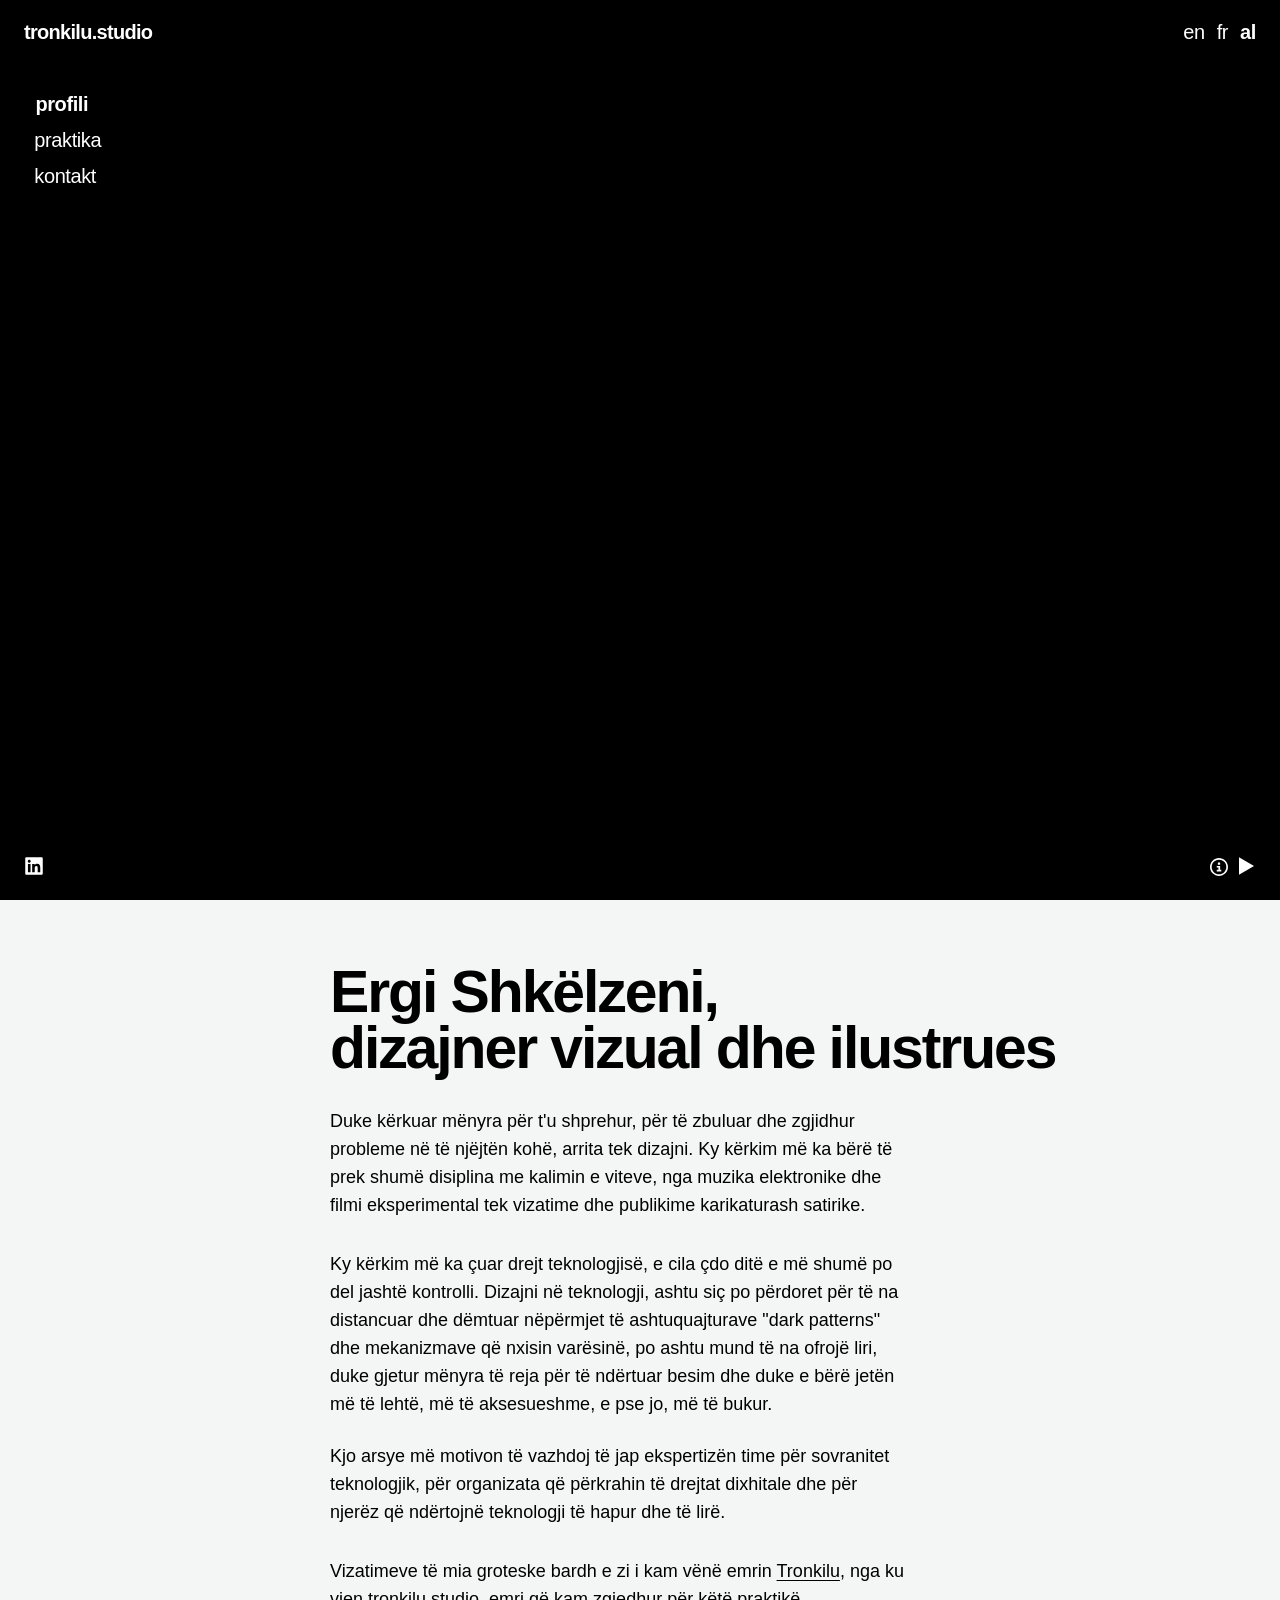
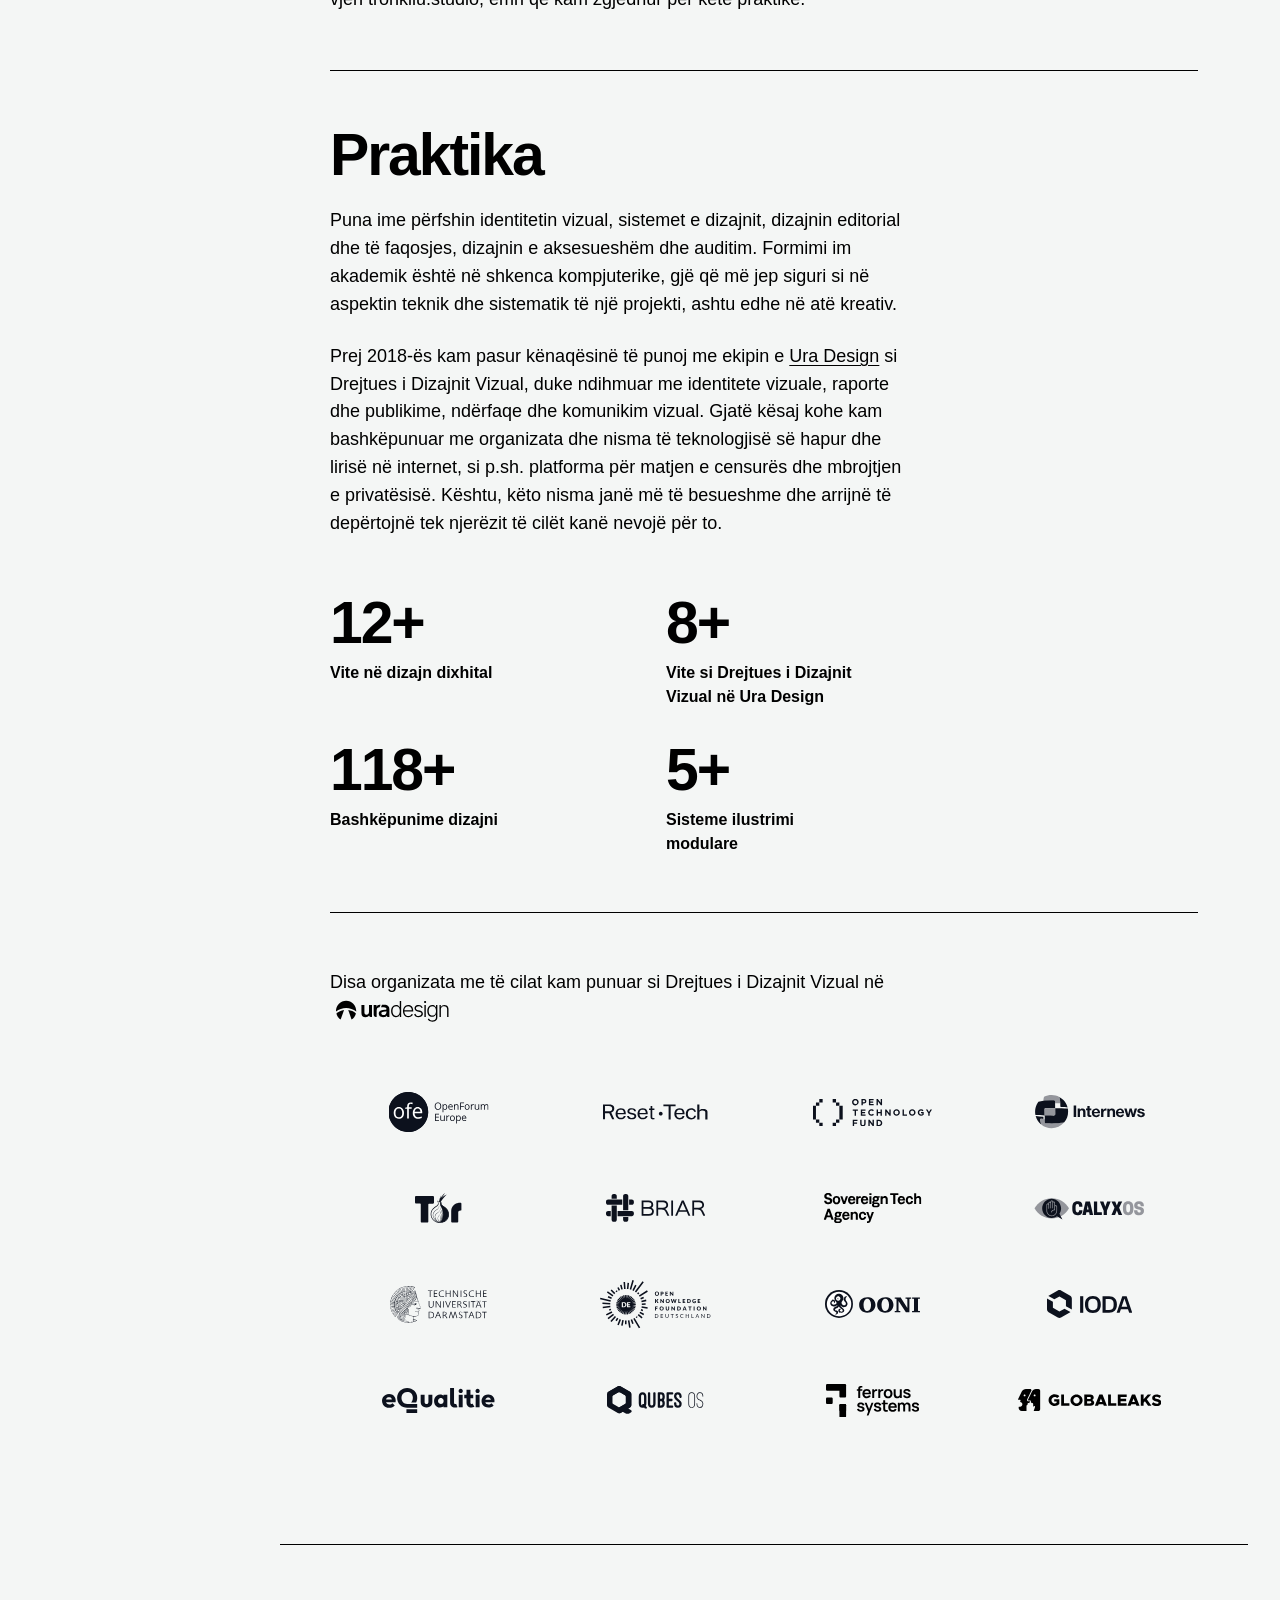
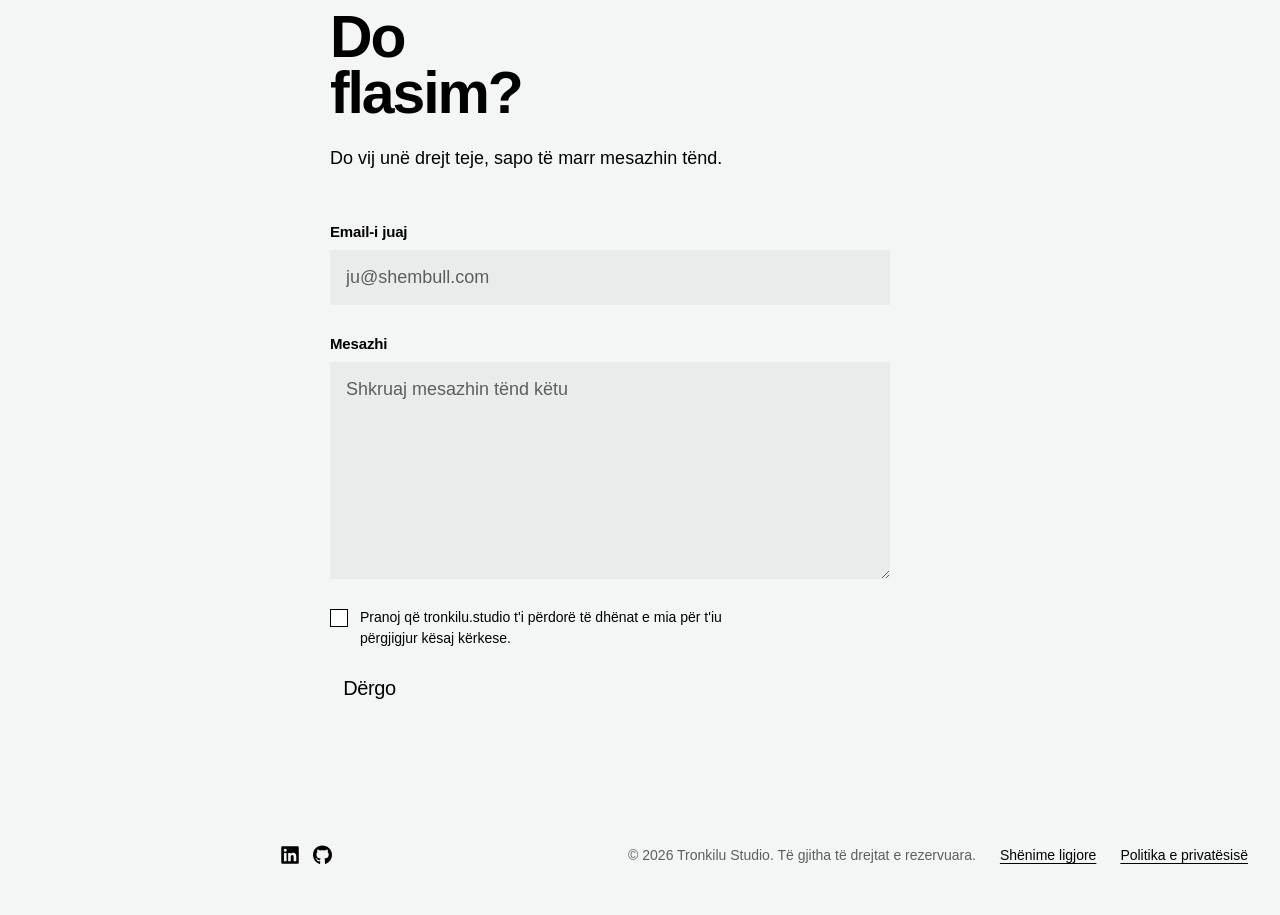
==== al/index.html @ 5b5ed20d "final-final" ====
<!DOCTYPE html>
<html lang="sq"><head>
<meta charset="utf-8">
<meta name="viewport" content="width=device-width, initial-scale=1">
<title>Ergi Shkëlzeni — Visual Designer &amp; Illustrator · tronkilu.studio</title>
<meta name="description" content="Ergi Shkëlzeni (Tronkilu) is a visual designer and illustrator based in Grenoble, France, working on brand identity, editorial design, and open source and digital rights projects.">
<meta name="keywords" content="Ergi Shkëlzeni, Ergi Shkelzeni, Ergi, Tronkilu, tronkilu studio, Tron Kilu Studio, open source design, open source designer, visual designer, illustrator, design France, Grenoble designer, digital rights design">
<meta name="robots" content="index,follow,max-image-preview:large,max-snippet:-1">
<meta name="author" content="Ergi Shkëlzeni">
<link rel="icon" href="../assets/favicon.svg" type="image/svg+xml">
<link rel="icon" href="../assets/favicon-32.png" sizes="32x32" type="image/png">
<link rel="apple-touch-icon" href="../assets/apple-touch-icon.png">
<link rel="canonical" href="https://tronkilu.studio/al/">
<link rel="alternate" hreflang="en" href="https://tronkilu.studio/en/">
<link rel="alternate" hreflang="fr" href="https://tronkilu.studio/fr/">
<link rel="alternate" hreflang="sq" href="https://tronkilu.studio/al/">
<link rel="alternate" hreflang="x-default" href="https://tronkilu.studio/en/">
<link rel="sitemap" type="application/xml" href="/sitemap.xml">
<meta property="og:type" content="website">
<meta property="og:title" content="Ergi Shkëlzeni — Visual Designer &amp; Illustrator · tronkilu.studio">
<meta property="og:description" content="Visual designer and illustrator based in Grenoble, France, working on brand identity, editorial design, and open source and digital rights projects.">
<meta property="og:url" content="https://tronkilu.studio/al/">
<meta property="og:site_name" content="tronkilu.studio">
<meta property="og:locale" content="sq_AL">
<meta property="og:locale:alternate" content="fr_FR">
<meta property="og:locale:alternate" content="sq_AL">
<meta property="og:image" content="https://tronkilu.studio/assets/share.png">
<meta property="og:image:width" content="1200">
<meta property="og:image:height" content="630">
<meta property="og:image:type" content="image/png">
<meta property="og:image:alt" content="Ergi Shkëlzeni — visual designer and illustrator, tronkilu.studio">
<meta name="twitter:card" content="summary_large_image">
<meta name="twitter:image" content="https://tronkilu.studio/assets/share.png">
<meta name="twitter:title" content="Ergi Shkëlzeni — Visual Designer &amp; Illustrator">
<meta name="twitter:description" content="Visual designer and illustrator based in Grenoble, France.">
<script type="application/ld+json">{"@context":"https://schema.org","@graph":[{"@type":"ProfilePage","@id":"https://tronkilu.studio/al/#page","url":"https://tronkilu.studio/al/","name":"Ergi Shkëlzeni — Visual Designer & Illustrator","inLanguage":"en","isPartOf":{"@id":"https://tronkilu.studio/#website"},"about":{"@id":"https://tronkilu.studio/#ergi"},"mainEntity":{"@id":"https://tronkilu.studio/#ergi"},"primaryImageOfPage":{"@id":"https://tronkilu.studio/#shareimage"}},{"@type":"Person","@id":"https://tronkilu.studio/#ergi","name":"Ergi Shkëlzeni","alternateName":["Ergi Shkelzeni","Ergi Shkelzeni Tronkilu","Tronkilu"],"givenName":"Ergi","familyName":"Shkëlzeni","url":"https://tronkilu.studio/","image":{"@id":"https://tronkilu.studio/#shareimage"},"jobTitle":"Visual Designer and Illustrator","description":"Visual designer and illustrator working with open source technology, internet freedom and digital rights organisations.","knowsAbout":["Open source design","Brand identity","Visual identity","Editorial design","Design systems","Accessible design","Illustration","Digital rights"],"knowsLanguage":["English","French","Albanian"],"address":{"@type":"PostalAddress","addressLocality":"Grenoble","addressCountry":"FR"},"worksFor":{"@id":"https://tronkilu.studio/#studio"},"sameAs":["https://www.linkedin.com/in/ergishkëlzeni","https://github.com/tronkilu-studio"]},{"@type":"Organization","@id":"https://tronkilu.studio/#studio","name":"Tronkilu Studio","legalName":"Tronkilu Studio","alternateName":["tronkilu.studio","Tron Kilu Studio","Tronkilu"],"url":"https://tronkilu.studio/","logo":{"@id":"https://tronkilu.studio/#shareimage"},"image":{"@id":"https://tronkilu.studio/#shareimage"},"description":"Design practice of Ergi Shkëlzeni, working on visual identity, design systems and editorial design for open source and digital rights projects.","founder":{"@id":"https://tronkilu.studio/#ergi"},"email":"hi@tronkilu.studio","areaServed":"Worldwide","address":{"@type":"PostalAddress","addressLocality":"Grenoble","addressCountry":"FR"},"sameAs":["https://github.com/tronkilu-studio/tronkilu-studio-website"]},{"@type":"WebSite","@id":"https://tronkilu.studio/#website","url":"https://tronkilu.studio/","name":"tronkilu.studio","alternateName":"Tronkilu Studio","inLanguage":["en","fr","sq"],"publisher":{"@id":"https://tronkilu.studio/#studio"}},{"@type":"ImageObject","@id":"https://tronkilu.studio/#shareimage","url":"https://tronkilu.studio/assets/share.png","contentUrl":"https://tronkilu.studio/assets/share.png","width":1200,"height":630}]}</script>
<style>
:root{
/* Ink — the only real colour in the system */
--ink-900:#000000;--ink-800:#101010;--ink-700:#1c1c1c;--ink-600:#3a3a3a;--ink-500:#5e5e5e;--ink-400:#8a8a8a;--ink-300:#b4b4b4;--ink-200:#d6d6d6;--ink-100:#e8e8e8;--ink-050:#f2f2f1;--paper:#ffffff;
/* Semantic */
--text-primary:var(--ink-900);--text-secondary:var(--ink-500);--text-muted:var(--ink-400);--text-inverse:var(--paper);
--surface-page:var(--paper);--surface-card:var(--paper);--surface-sunken:var(--ink-050);--surface-inverse:var(--ink-900);
--border-hairline:var(--ink-200);--border-strong:var(--ink-900);--border-subtle:var(--ink-100);
--action-fill:var(--ink-900);--action-fill-hover:var(--ink-700);--action-text:var(--paper);
--focus-ring:var(--ink-900);
/* Semantic status: expressed as ink + pattern, never hue. Kept as aliases so consumers
   have a single place to opt into colour if a product ever needs it. */
--status-info:var(--ink-900);--status-success:var(--ink-900);--status-warning:var(--ink-900);--status-danger:var(--ink-900);
--selection-bg:var(--ink-900);--selection-text:var(--paper)}
[data-theme="inverse"]{--text-primary:var(--paper);--text-secondary:var(--ink-300);--text-muted:var(--ink-400);--text-inverse:var(--ink-900);--surface-page:var(--ink-900);--surface-card:var(--ink-900);--surface-sunken:var(--ink-800);--surface-inverse:var(--paper);--border-hairline:var(--ink-600);--border-strong:var(--paper);--border-subtle:var(--ink-700);--action-fill:var(--paper);--action-fill-hover:var(--ink-100);--action-text:var(--ink-900);--focus-ring:var(--paper)}

:root{
--space-0:0px;--space-1:4px;--space-2:8px;--space-3:12px;--space-4:16px;--space-5:24px;--space-6:32px;--space-7:48px;--space-8:64px;--space-9:96px;--space-10:128px;
--gutter:24px;--page-margin:32px;--section-y:96px;--max-width:1280px;--rail:280px}

:root{
--ease-standard:cubic-bezier(0.2,0,0,1); /* @kind other */
--ease-out:cubic-bezier(0,0,0,1); /* @kind other */
--ease-step:steps(3,end); /* @kind other */
--dur-instant:80ms; /* @kind other */
--dur-fast:120ms; /* @kind other */
--dur-base:180ms; /* @kind other */
--dur-slow:320ms /* @kind other */}

:root{
/* Grain: a tiled SVG fractal-noise mask. Applied as an ::after overlay, never baked into art. */
--grain-url:url("data:image/svg+xml,%3Csvg xmlns='http://www.w3.org/2000/svg' width='160' height='160'%3E%3Cfilter id='n'%3E%3CfeTurbulence type='fractalNoise' baseFrequency='0.8' numOctaves='3' stitchTiles='stitch'/%3E%3C/filter%3E%3Crect width='160' height='160' filter='url(%23n)' opacity='0.55'/%3E%3C/svg%3E"); /* @kind other */
--grain-opacity:0.28; /* @kind other */
--grain-opacity-strong:0.45; /* @kind other */
--grain-size:160px; /* @kind spacing */
--halftone-url:url("data:image/svg+xml,%3Csvg xmlns='http://www.w3.org/2000/svg' width='6' height='6'%3E%3Ccircle cx='1.5' cy='1.5' r='1' fill='%23000'/%3E%3C/svg%3E"); /* @kind other */
--image-filter:grayscale(1) contrast(1.12); /* @kind other */
--image-filter-hard:grayscale(1) contrast(1.6) brightness(1.05) /* @kind other */}

</style>
<style>
@font-face{font-family:"Geist";src:url("../assets/fonts/Geist.woff2") format("woff2-variations"),url("../assets/fonts/Geist.woff2") format("woff2");font-weight:100 900;font-style:normal;font-display:swap}
</style>
<style>
*{box-sizing:border-box}
html{scroll-behavior:smooth;overflow-x:hidden}
/* Type audit — four sizes only:
   --t-label 11px mono uppercase · --t-body 16px · --t-nav 20px mono · --t-mid clamp 28-44 · --t-head clamp 40-88
   Two weights only: 400 and 600. Two families: Geist, Geist Mono. */
:root{--t-label:11px;--t-body:15px;--t-nav:20px;--t-mid:clamp(28px,3.4vw,44px);--t-head:clamp(40px,4.6vw,64px)}
body{margin:0;background:#F4F6F5;color:var(--ink-900);font-family:Geist,-apple-system,"Segoe UI",Roboto,Helvetica,Arial,sans-serif;font-size:var(--t-body);font-weight:400;line-height:1.6;-webkit-font-smoothing:antialiased}
.mono,button,input,textarea{font-family:Geist,-apple-system,"Segoe UI",Roboto,Helvetica,Arial,sans-serif}
.mono{font-size:var(--t-label);font-weight:400;letter-spacing:.14em;text-transform:uppercase;line-height:1.4;font-family:ui-monospace,"SF Mono","Cascadia Mono","Roboto Mono",Consolas,monospace}
a{color:var(--ink-900);text-decoration:underline;text-decoration-thickness:1px;text-underline-offset:3px}
a:hover{text-decoration-thickness:2px}
.quiet-hover:hover{text-decoration:none}
h1,h2,.mark,.name,.stats b,.wordmark{font-weight:600;letter-spacing:-.035em;line-height:.95;margin:0}
h1,h2{font-size:var(--t-head);text-wrap:balance}
.name,.stats b{font-size:var(--t-mid);line-height:1}
.bio{font-size:18px;line-height:1.55;max-width:58ch}
p{max-width:58ch;margin:0}
.layout{display:block;padding-left:280px}
/* sidebar overlaid on the hero, inverting against whatever is behind it */
.rail{position:fixed;top:0;left:0;width:280px;height:100vh;color:#fff;mix-blend-mode:difference;padding:88px 24px 24px;display:flex;flex-direction:column;gap:clamp(16px,4vh,48px);z-index:20;pointer-events:none;overflow-y:auto;overflow-x:hidden;scrollbar-width:none}
.rail::-webkit-scrollbar{display:none}
@media(max-height:700px){.rail{padding-top:64px}.rail nav a{font-size:18px}}
.rail a{color:inherit;pointer-events:auto}
.rail nav{display:flex;flex-direction:column;gap:4px}
.rail nav a{font-family:Geist,-apple-system,"Segoe UI",Roboto,Helvetica,Arial,sans-serif;font-size:var(--t-nav);letter-spacing:-.02em;white-space:nowrap;text-decoration:none;transition:font-weight 120ms cubic-bezier(.2,0,0,1),opacity 120ms cubic-bezier(.2,0,0,1)}
.rail nav a::before{content:"[ ";opacity:0;transition:opacity 120ms cubic-bezier(.2,0,0,1)}
.rail nav a::after{content:" ]";opacity:0;transition:opacity 120ms cubic-bezier(.2,0,0,1)}
.rail nav a:hover{text-decoration:none}
.rail nav a:hover::before,.rail nav a:hover::after{opacity:1}
.rail nav a:hover{font-weight:600}
.rail nav:not(:hover) a.active{font-weight:600}
.rail nav a:active{opacity:.6}
/* top bar: wordmark + languages on one level; inverts over the video, turns to paper below it */
.topbar{position:fixed;top:0;left:0;right:0;z-index:30;height:64px;display:flex;align-items:center;justify-content:space-between;padding:0 24px;color:#fff;mix-blend-mode:difference;transition:none}
.topbar.solid{color:var(--ink-900);background:#F4F6F5;mix-blend-mode:normal}
.topbar .mark{font-size:var(--t-nav);color:inherit;text-decoration:none}
.lang{display:flex;gap:12px}
.lang button{background:none;border:0;padding:0;color:inherit;font-family:Geist,-apple-system,"Segoe UI",Roboto,Helvetica,Arial,sans-serif;font-size:var(--t-nav);font-weight:400;letter-spacing:-.02em;cursor:pointer}
.lang button[aria-pressed=true]{font-weight:600}
.reel .li-btn{position:absolute;bottom:24px;left:24px;z-index:2;width:20px;height:20px;background:var(--paper);-webkit-mask:var(--i) center/contain no-repeat;mask:var(--i) center/contain no-repeat;mix-blend-mode:difference}
/* main */
main{min-width:0;container-type:inline-size}
section{border-bottom:0}
section::after{content:"";display:block;border-top:1px solid var(--ink-900);margin-right:32px}
#about::after,section:last-of-type::after{display:none}
.sechead{display:flex;justify-content:space-between;align-items:baseline;gap:24px;padding:16px 32px 16px 0;border-bottom:1px solid var(--ink-900)}
.body{padding:64px 32px 96px 0;max-width:900px;margin:0 auto}
.indent{padding-left:0}
/* full-bleed video header */
.reel{position:relative;margin:0;overflow:hidden;background:var(--ink-900);width:100%;height:100vh;cursor:pointer}
@supports(height:100svh){@media(max-width:860px){.reel{height:100svh}.rail{height:100svh}}}
.reel-cursor{position:fixed;z-index:15;width:52px;height:52px;border-radius:50%;border:1px solid var(--paper);display:flex;align-items:center;justify-content:center;pointer-events:none;mix-blend-mode:difference;opacity:0;transform:translate(-50%,-50%) scale(.5);transition:opacity 260ms cubic-bezier(.2,0,0,1),transform 260ms cubic-bezier(.34,1.56,.64,1)}
.reel-cursor.show{opacity:1;transform:translate(-50%,-50%) scale(1)}
.reel-cursor svg{width:18px;height:18px}
.reel video{width:100%;height:100%;object-fit:cover;object-position:50% 0%;display:block;filter:var(--image-filter-hard)}
.reel::after{content:"";position:absolute;inset:0;background-image:var(--grain-url);background-size:var(--grain-size);mix-blend-mode:multiply;opacity:var(--grain-opacity-strong);pointer-events:none}
.reel button{position:absolute;bottom:24px;right:24px;z-index:2;border:0;padding:0;width:20px;height:20px;background:var(--paper);-webkit-mask:var(--i) center/contain no-repeat;mask:var(--i) center/contain no-repeat;cursor:pointer;mix-blend-mode:difference;transition:opacity 200ms cubic-bezier(.2,0,0,1)}
.reel button.hide{opacity:0;pointer-events:none}
.reel .li-btn{transition:opacity 200ms cubic-bezier(.2,0,0,1)}
.reel .li-btn.hide{opacity:0;pointer-events:none}
.reel button:focus-visible{outline:2px solid var(--paper);outline-offset:2px}
.reel .credit-toggle{right:52px;width:18px;height:18px;background:var(--paper);-webkit-mask:var(--ci) center/contain no-repeat;mask:var(--ci) center/contain no-repeat;border:0;padding:0;cursor:pointer;mix-blend-mode:difference}
.reel .credit{position:absolute;left:24px;right:24px;bottom:54px;z-index:2;font-size:13px;line-height:1.6;max-width:520px;margin-left:auto;text-align:right;opacity:0;transform:translateY(6px);pointer-events:none;transition:opacity 180ms cubic-bezier(.2,0,0,1),transform 180ms cubic-bezier(.2,0,0,1);text-wrap:balance}
.reel .credit .hl{background:var(--credit-hl,#F4F6F5);color:var(--ink-900);padding:2px 6px;box-decoration-break:clone;-webkit-box-decoration-break:clone}
.reel .credit.show{opacity:1;transform:translateY(0);pointer-events:auto}
/* about */
.about{margin-top:32px}
.lead{font-size:var(--t-mid);line-height:1.25;letter-spacing:-.01em;max-width:44ch}
.stats{display:grid;grid-template-columns:repeat(2,minmax(0,1fr));gap:32px;margin-top:56px;max-width:640px}
.stats b{display:block;font-size:var(--t-head)}
.stat-label{margin-top:8px;display:block;max-width:22ch;line-height:1.5;font-family:Geist,-apple-system,"Segoe UI",Roboto,Helvetica,Arial,sans-serif;font-size:16px;font-weight:600;text-transform:none;letter-spacing:0}
/* worked with */
.clients{margin-top:40px;display:grid;grid-template-columns:repeat(4,minmax(0,1fr));gap:0}
.clients>div{display:flex;align-items:center;justify-content:center;min-height:96px;padding:16px}
.clients>div svg{height:28px;width:auto;max-width:100%}
.orgs-logo{display:inline-flex;align-items:center;height:0.558em;vertical-align:middle;margin:0 0 0 6px}
.orgs-logo svg{height:100%;width:auto;display:block}
@media(max-width:860px){.orgs-logo{margin:0 0 0 6px}}
/* contact */
form{display:flex;flex-direction:column;gap:28px;max-width:560px;margin-top:48px}
.field{display:flex;flex-direction:column;gap:8px}
.consent{display:grid;grid-template-columns:18px 1fr;gap:12px;align-items:start;font-size:14px;line-height:1.5;max-width:58ch;cursor:pointer}
.consent input{width:18px;height:18px;margin:2px 0 0;padding:0;appearance:none;border:1px solid var(--ink-900);background:var(--paper);flex:none;cursor:pointer;display:grid;place-content:center;transition:background 260ms cubic-bezier(.2,0,0,1)}
.consent:hover input{background:var(--ink-100,#E8E8E8)}
.consent input:active{transform:translateY(1px)}
.consent input:checked{background:var(--ink-900)}
.consent input:checked:hover{background:var(--ink-900)}
.consent input::after{content:"";width:9px;height:5px;border-left:1.5px solid var(--paper);border-bottom:1.5px solid var(--paper);transform:translateY(-1px) rotate(-45deg) scale(.4);opacity:0;transition:opacity 200ms cubic-bezier(.2,0,0,1),transform 260ms cubic-bezier(.2,0,0,1)}
.consent input:checked::after{opacity:1;transform:translateY(-1px) rotate(-45deg) scale(1)}
.consent input:focus{outline:none;box-shadow:none}.consent input:focus-visible{outline:2px solid var(--ink-900);outline-offset:2px}
.field .flabel{font-size:15px;font-weight:600;font-family:Geist,-apple-system,"Segoe UI",Roboto,Helvetica,Arial,sans-serif;letter-spacing:-.01em;text-transform:none;line-height:1.4}
input,textarea{width:100%;border:0;border-radius:0;padding:14px 16px;font-size:18px;line-height:1.5;font-family:Geist,-apple-system,"Segoe UI",Roboto,Helvetica,Arial,sans-serif;background:#E9ECEA;color:var(--ink-900);resize:vertical;transition:background 260ms cubic-bezier(.2,0,0,1)}
textarea{min-height:168px;display:block}
input::placeholder,textarea::placeholder{color:var(--ink-500,#5e5e5e)}
input:not([type=checkbox]):focus,textarea:focus{outline:none;box-shadow:inset 0 0 0 2px var(--ink-900);background:#E2E5E3}
button[type=submit]{align-self:start;font-family:Geist,-apple-system,"Segoe UI",Roboto,Helvetica,Arial,sans-serif;font-size:var(--t-nav);letter-spacing:-.02em;text-transform:none;background:none;color:var(--ink-900);padding:0;display:flex;align-items:center;gap:8px;border:0;cursor:pointer;font-weight:400;transition:font-weight 120ms cubic-bezier(.2,0,0,1),opacity 120ms cubic-bezier(.2,0,0,1)}
button[type=submit]::before{content:"[ ";opacity:0}
button[type=submit]::after{content:" ]";opacity:0}
button[type=submit] svg{width:16px;height:16px;transition:transform 220ms cubic-bezier(.2,0,0,1)}
button[type=submit]:hover{font-weight:600}
button[type=submit]:hover::before,button[type=submit]:hover::after{opacity:1}
button[type=submit]:hover svg{transform:translateX(3px)}
button[type=submit]:active{opacity:.6}
.toast-overlay{position:fixed;inset:0;z-index:40;display:flex;align-items:center;justify-content:center;background:rgba(0,0,0,0);pointer-events:none;transition:background 240ms cubic-bezier(.2,0,0,1)}
.toast-overlay.show{background:rgba(0,0,0,.12);pointer-events:auto}
.toast-card{background:var(--paper);border-radius:16px;box-shadow:0 12px 40px rgba(0,0,0,.18);padding:32px 36px;max-width:340px;text-align:center;display:flex;flex-direction:column;align-items:center;gap:14px;position:relative;opacity:0;transform:translateY(12px) scale(.96);transition:opacity 260ms cubic-bezier(.2,0,0,1),transform 260ms cubic-bezier(.2,0,0,1)}
.toast-overlay.show .toast-card{opacity:1;transform:translateY(0) scale(1)}
.toast-text{font-family:Geist,-apple-system,"Segoe UI",Roboto,Helvetica,Arial,sans-serif;font-size:15px;font-weight:500;line-height:1.5;color:var(--ink-900)}
.toast-close{position:absolute;top:14px;right:14px;background:none;border:0;padding:4px;cursor:pointer;color:var(--ink-900)}
.toast-close:hover svg path{stroke-width:3}
.direct{margin-top:24px}
.wordmark{padding:48px 32px 32px;letter-spacing:-.045em;line-height:.85;font-size:min(13.2cqw,220px)}
.privacy-link{display:flex;justify-content:space-between;align-items:center;padding:48px 32px 48px 0}
.privacy-link .icons{display:flex;align-items:center;gap:12px;margin-right:auto}
.privacy-link .legal-links{display:flex;flex-wrap:wrap;align-items:center;gap:8px 24px}
.privacy-link .legal-links a{white-space:nowrap}
.copyright{font-size:14px;color:var(--ink-500);margin-right:24px}
@media(max-width:860px){.privacy-link{flex-wrap:wrap;gap:12px}.copyright{width:100%;margin-right:0;order:2}}
.privacy-link .gh-icon{order:1;width:20px;height:20px;background:currentColor;-webkit-mask:var(--i) center/contain no-repeat;mask:var(--i) center/contain no-repeat;transition:-webkit-mask-size 200ms cubic-bezier(.2,0,0,1),mask-size 200ms cubic-bezier(.2,0,0,1)}
.privacy-link .gh-icon:hover{-webkit-mask-size:85%;mask-size:85%}
.privacy-link .li-icon{width:20px;height:20px;background:currentColor;-webkit-mask:var(--i) center/contain no-repeat;mask:var(--i) center/contain no-repeat}
.privacy-link .li-icon:hover{-webkit-mask-size:85%;mask-size:85%}
.privacy-link a{font-family:Geist,-apple-system,"Segoe UI",Roboto,Helvetica,Arial,sans-serif;font-size:14px;text-decoration:underline;text-decoration-thickness:1px;text-underline-offset:3px;transition:none}
.privacy-link a:hover{font-weight:400;text-decoration:none}
.mobile-menu-row{position:fixed;top:8px;right:16px;z-index:35;display:flex;align-items:center;gap:0}
.mobile-menu-btn{display:none;background:none;border:0;padding:0;cursor:pointer;width:auto;height:auto;align-items:center;justify-content:center;font-family:Geist,-apple-system,"Segoe UI",Roboto,Helvetica,Arial,sans-serif;font-size:16px;font-weight:600;letter-spacing:0;color:var(--ink-900);transition:transform 200ms cubic-bezier(.2,0,0,1)}
.mobile-menu-btn.spin{transform:rotate(180deg)}
.mobile-menu-row .lang{display:flex;gap:0;overflow:hidden;max-width:0;opacity:0;transition:max-width 260ms cubic-bezier(.2,0,0,1),opacity 200ms cubic-bezier(.2,0,0,1)}
.mobile-menu-row .lang.open{max-width:140px;opacity:1;margin-right:12px}
.mobile-menu-row .lang button{font-family:Geist,-apple-system,"Segoe UI",Roboto,Helvetica,Arial,sans-serif;font-size:14px;font-weight:400;letter-spacing:0;background:none;border:0;padding:0 8px;cursor:pointer;color:var(--ink-900);white-space:nowrap}
.mobile-menu-row .lang button[aria-pressed=true]{font-weight:600}
/* mobile */
@media(max-width:860px){
.clients{grid-template-columns:repeat(2,minmax(0,1fr))}
section::after{margin:0 32px}
:root{--t-nav:22px}
.layout{padding-left:0}
.rail{width:auto;padding:16px;gap:32px;height:100vh;transition:opacity 200ms cubic-bezier(.2,0,0,1)}
.rail.hide{opacity:0;pointer-events:none;visibility:hidden}
.rail.hide a,.rail.hide button{pointer-events:none}
.topbar{height:52px;padding:0 16px}
.rail{padding-top:72px}
.reel video{object-position:90% 0%}
.sechead,.wordmark{padding-left:0;padding-right:20px}
.privacy-link{padding-left:32px;padding-right:32px}
.body{padding-left:32px;padding-right:32px;padding-top:40px;padding-bottom:64px}
h1,h2{line-height:1.08}
.topbar .lang{display:flex}
.topbar .lang button{display:none}
.topbar .lang button[aria-pressed=true]{display:inline-block}
.topbar .lang.expanded button{display:inline-block}
}
@media(prefers-reduced-motion:reduce){*,*::before,*::after{transition-duration:1ms!important;animation-duration:1ms!important;scroll-behavior:auto!important}}
</style>
<script>if(location.pathname.endsWith("/index.html"))history.replaceState(null,"",location.pathname.slice(0,-10)+location.search+location.hash);</script>
</head>
<body>
<figure class="reel" id="reel">
<div class="reel-cursor" id="reelCursor"><svg xmlns="http://www.w3.org/2000/svg" viewBox="0 0 24 24" fill="none"><path id="cursorIcon" d="M8 5v14l11-7z" fill="var(--paper)"></path></svg></div>
<video role="img" aria-label="Portret bardh e zi i Ergi Shkëlzenit, i bërë në Grenoble dhe i animuar me efekt glitch" src="../assets/video/hero.mp4" autoplay="" loop="" muted="" playsinline=""></video>
<button type="button" class="credit-toggle" id="creditBtn" aria-label="Photo credit" aria-expanded="false" style="--ci:url('data:image/svg+xml;utf8,%3Csvg%20xmlns%3D%22http%3A%2F%2Fwww.w3.org%2F2000%2Fsvg%22%20viewBox%3D%220%200%2032%2032%22%3E%3Cpath%20d%3D%22M16%203C19.4478%203%2022.7544%204.36964%2025.1924%206.80761C27.6304%209.24558%2029%2012.5522%2029%2016C29%2019.4478%2027.6304%2022.7544%2025.1924%2025.1924C22.7544%2027.6304%2019.4478%2029%2016%2029C12.5522%2029%209.24558%2027.6304%206.80761%2025.1924C4.36964%2022.7544%203%2019.4478%203%2016C3%2012.5522%204.36964%209.24558%206.80761%206.80761C9.24558%204.36964%2012.5522%203%2016%203ZM16%2032C20.2435%2032%2024.3131%2030.3143%2027.3137%2027.3137C30.3143%2024.3131%2032%2020.2435%2032%2016C32%2011.7565%2030.3143%207.68687%2027.3137%204.68629C24.3131%201.68571%2020.2435%200%2016%200C11.7565%200%207.68687%201.68571%204.68629%204.68629C1.68571%207.68687%200%2011.7565%200%2016C0%2020.2435%201.68571%2024.3131%204.68629%2027.3137C7.68687%2030.3143%2011.7565%2032%2016%2032ZM13.5%2021H12V24H13.5H18.5H20V21H18.5H18V15.5V14H16.5H13.5H12V17H13.5H15V21H13.5ZM18%2012V8H14V12H18Z%22%2F%3E%3C%2Fsvg%3E')"></button>
<a href="https://www.linkedin.com/in/ergishkëlzeni" target="_blank" rel="me noopener" aria-label="LinkedIn" class="li-btn" style="--i:url('data:image/svg+xml;utf8,%3Csvg%20xmlns%3D%22http%3A%2F%2Fwww.w3.org%2F2000%2Fsvg%22%20viewBox%3D%220%200%2028%2032%22%3E%3Cpath%20d%3D%22M26%202H1.99375C0.89375%202%200%202.90625%200%204.01875V27.9813C0%2029.0938%200.89375%2030%201.99375%2030H26C27.1%2030%2028%2029.0938%2028%2027.9813V4.01875C28%202.90625%2027.1%202%2026%202ZM8.4625%2026H4.3125V12.6375H8.46875V26H8.4625ZM6.3875%2010.8125C5.05625%2010.8125%203.98125%209.73125%203.98125%208.40625C3.98125%207.08125%205.05625%206%206.3875%206C7.7125%206%208.79375%207.08125%208.79375%208.40625C8.79375%209.7375%207.71875%2010.8125%206.3875%2010.8125ZM24.0187%2026H19.8687V19.5C19.8687%2017.95%2019.8375%2015.9563%2017.7125%2015.9563C15.55%2015.9563%2015.2188%2017.6438%2015.2188%2019.3875V26H11.0688V12.6375H15.05V14.4625H15.1062C15.6625%2013.4125%2017.0188%2012.3062%2019.0375%2012.3062C23.2375%2012.3062%2024.0187%2015.075%2024.0187%2018.675V26Z%22%2F%3E%3C%2Fsvg%3E')"></a>
<button type="button" id="reelBtn" aria-label="Pause video" style="--i:url('data:image/svg+xml;utf8,%3Csvg%20xmlns%3D%22http%3A%2F%2Fwww.w3.org%2F2000%2Fsvg%22%20viewBox%3D%220%200%2020%2032%22%3E%3Cpath%20d%3D%22M8%204H0V28H8V4ZM20%204H12V28H20V4Z%22%2F%3E%3C%2Fsvg%3E')"></button>
<p class="credit mono" id="creditBox" style="text-transform:none;letter-spacing:0;max-width:400px"><span class="hl" id="creditText">Faleminderit mikut tim Jérémie Pontin, <a href="https://www.theblackbearstudio.fr/" target="_blank" rel="noopener" class="quiet-hover" style="color:inherit">Black Bear Studio</a>, për fotografinë e bukur të përdorur këtu, të bërë në Grenoble, Francë.<br>E kthyer në video duke përdorur <a href="https://moshpro.app/lite/" target="_blank" rel="noopener" class="quiet-hover" style="color:inherit">Mosh</a>.</span></p>
</figure>
<header class="topbar" id="topbar">
<a class="mark" href="#">tronkilu.studio</a>
<div class="lang"><noscript><style>.lang button{display:none!important}.nojs-lang{display:flex;gap:12px}.nojs-lang a{color:inherit;text-decoration:none;font-size:var(--t-nav);letter-spacing:-.02em}.nojs-lang a[aria-current]{font-weight:600}@media(max-width:860px){.rail{position:absolute}}</style><div class="nojs-lang"><a href="../en/">en</a><a href="../fr/">fr</a><a href="../al/" aria-current="page">al</a></div></noscript>
<button type="button" data-lang="en" aria-pressed="false">en</button>
<button type="button" data-lang="fr" aria-pressed="false">fr</button>
<button type="button" data-lang="al" aria-pressed="true">al</button>
</div>
</header>
<div class="layout">
<aside class="rail">
<nav>
<a href="#about" data-en="profile" data-fr="profil" data-al="profili">profili</a>
<a href="#work" data-en="practice" data-fr="pratique" data-al="praktika">praktika</a>
<a href="#contact" data-en="contact" data-fr="contact" data-al="kontakt">kontakt</a>
</nav>
</aside>
<main id="top">
<section id="about" data-screen-label="01 About">
<div class="body" style="padding-bottom:0">
<h1 id="heroH1">Ergi Shkëlzeni,<br>dizajner vizual dhe ilustrues</h1>
<div class="about" style="margin-top:32px">
<p class="bio" id="bio1">Duke kërkuar mënyra për t'u shprehur, për të zbuluar dhe zgjidhur probleme në të njëjtën kohë, arrita tek dizajni. Ky kërkim më ka bërë të prek shumë disiplina me kalimin e viteve, nga muzika elektronike dhe filmi eksperimental tek vizatime dhe publikime karikaturash satirike.</p>
<p class="bio" id="bio2" style="margin-top:32px">Ky kërkim më ka çuar drejt teknologjisë, e cila çdo ditë e më shumë po del jashtë kontrolli. Dizajni në teknologji, ashtu siç po përdoret për të na distancuar dhe dëmtuar nëpërmjet të ashtuquajturave "dark patterns" dhe mekanizmave që nxisin varësinë, po ashtu mund të na ofrojë liri, duke gjetur mënyra të reja për të ndërtuar besim dhe duke e bërë jetën më të lehtë, më të aksesueshme, e pse jo, më të bukur.</p>
<p class="bio" id="bio3" style="margin-top:24px">Kjo arsye më motivon të vazhdoj të jap ekspertizën time për sovranitet teknologjik, për organizata që përkrahin të drejtat dixhitale dhe për njerëz që ndërtojnë teknologji të hapur dhe të lirë.</p>
<p class="bio" id="bio4" style="margin-top:32px">Vizatimeve të mia groteske bardh e zi i kam vënë emrin <a href="https://www.instagram.com/tronkilu" target="_blank" rel="me noopener" class="quiet-hover">Tronkilu</a>, nga ku vjen tronkilu.studio, emri që kam zgjedhur për këtë praktikë.</p>
</div>
</div>
</section>
<section id="work" data-screen-label="02 Worked with">
<div class="body" style="padding-top:0">
<hr style="margin:56px 0;border:0;border-top:1px solid var(--ink-900)">
<h2 id="practiceLabel" style="margin-bottom:24px">Praktika</h2>
<p class="bio" id="workBio1">Puna ime përfshin identitetin vizual, sistemet e dizajnit, dizajnin editorial dhe të faqosjes, dizajnin e aksesueshëm dhe auditim. Formimi im akademik është në shkenca kompjuterike, gjë që më jep siguri si në aspektin teknik dhe sistematik të një projekti, ashtu edhe në atë kreativ.</p>
<p class="bio" id="workBio2" style="margin-top:24px">Prej 2018-ës kam pasur kënaqësinë të punoj me ekipin e <a href="https://ura.design" target="_blank" rel="noopener" class="quiet-hover">Ura Design</a> si Drejtues i Dizajnit Vizual, duke ndihmuar me identitete vizuale, raporte dhe publikime, ndërfaqe dhe komunikim vizual. Gjatë kësaj kohe kam bashkëpunuar me organizata dhe nisma të teknologjisë së hapur dhe lirisë në internet, si p.sh. platforma për matjen e censurës dhe mbrojtjen e privatësisë. Kështu, këto nisma janë më të besueshme dhe arrijnë të depërtojnë tek njerëzit të cilët kanë nevojë për to.</p>
<div class="stats">
<div><b data-count="12">12+</b><span class="stat-label" id="stat1">Vite në dizajn dixhital</span></div>
<div><b data-count="8">8+</b><span class="stat-label" id="stat3">Vite si Drejtues i Dizajnit Vizual në Ura Design</span></div>
<div><b data-count="120">120+</b><span class="stat-label" id="stat2">Bashkëpunime dizajni</span></div>
<div><b data-count="5">5+</b><span class="stat-label" id="stat4">Sisteme ilustrimi modulare</span></div>
</div>
<hr style="margin:56px 0;border:0;border-top:1px solid var(--ink-900)">
<p class="bio" style="margin-top:24px"><span id="orgsLine">Disa organizata me të cilat kam punuar si Drejtues i Dizajnit Vizual në</span> <span class="orgs-logo"><svg width="666" height="124" viewBox="0 0 666 124" fill="none" xmlns="http://www.w3.org/2000/svg" style="width:112.5px;height:22.5px">
<path d="M174.604 97.2825C186.308 97.2825 189.842 95.5159 196.246 87.5659C196.246 92.2005 200.003 95.9575 204.637 95.9575H213.029V25.5122H195.362V64.8203C195.362 76.3035 189.4 82.9285 180.125 82.9285C171.513 82.9285 168.2 78.0702 168.2 68.5744V25.5122H150.534V72.1077C150.754 89.1117 158.704 97.2825 174.604 97.2825Z" fill="black"></path>
<path d="M284.873 24.1908L272.213 24.1906L266.433 38.5175C266.433 38.5175 266.845 38.4837 267.616 38.4401C273.533 38.1062 299.154 37.2015 298.555 46.6323V48.1782C298.334 51.4906 296.126 53.2573 289.501 53.6989L277.355 55.024C259.689 56.3489 253.064 64.9614 253.064 75.7821C253.064 88.8112 261.897 97.2028 278.46 97.2028C289.943 97.2028 294.801 95.8778 298.555 88.8112C298.776 88.5904 298.997 88.1487 299.218 87.7071C299.218 92.2197 302.876 95.8778 307.388 95.8778H316.001V49.724C316.222 35.3699 306.514 24.4116 284.873 24.1908ZM298.555 66.2864C298.555 76.4446 292.372 84.8362 281.551 84.8362C272.497 84.8362 268.522 80.6404 268.522 74.2363C268.522 69.1572 272.055 65.403 280.889 64.7405L289.28 64.078C294.139 63.6364 297.23 62.7531 298.555 61.4281V66.2864Z" fill="black"></path>
<path d="M263.819 24.1922H259.541C249.824 24.1922 242.659 29.257 239.788 37.207V25.5029H223.005V83.4315C223.005 90.3443 228.609 95.9482 235.522 95.9482H240.672V57.9651C240.672 43.1599 247.518 38.5319 258.061 38.5319L263.819 24.1922Z" fill="black"></path>
<path d="M27.5134 111.039L47.6578 54.5367C30.7071 56.7477 15.2303 63.8719 2.2101 74.6811C5.40373 89.6666 14.7389 102.441 27.5134 111.039Z" fill="black"></path>
<path d="M92.1228 111.039C105.143 102.932 114.478 89.9122 117.917 74.6811C104.897 63.3806 89.4205 56.2563 72.4698 54.5367L92.1228 111.039Z" fill="black"></path>
<path d="M119.884 63.1355V60.4332C119.884 26.7773 93.1065 0 60.1876 0C27.2686 0 0 26.7773 0 60.4332V63.1355C17.4421 50.1154 38.3235 42.9911 60.1876 42.9911C81.5603 42.9911 102.442 50.1154 119.884 63.1355Z" fill="black"></path>
<path d="M620.848 51.8554V95.9063H612.68V25.4248H620.618V36.4835H621.352C623.004 32.8737 625.574 29.9829 629.061 27.8109C632.579 25.6084 636.923 24.5071 642.093 24.5071C646.835 24.5071 650.995 25.5013 654.574 27.4897C658.184 29.4475 660.983 32.3384 662.971 36.1623C664.99 39.9861 666 44.6818 666 50.2494V95.9063H657.832V50.7541C657.832 44.9724 656.211 40.3991 652.968 37.0341C649.756 33.6691 645.443 31.9866 640.028 31.9866C636.327 31.9866 633.038 32.782 630.163 34.3727C627.287 35.9634 625.008 38.2577 623.325 41.2556C621.674 44.223 620.848 47.7562 620.848 51.8554Z" fill="black"></path>
<path d="M571.008 123.805C566.205 123.805 561.999 123.178 558.389 121.924C554.78 120.7 551.736 119.018 549.258 116.876C546.78 114.735 544.853 112.334 543.476 109.672L550.176 105.267C551.185 107.041 552.531 108.785 554.214 110.498C555.927 112.211 558.145 113.634 560.867 114.766C563.621 115.897 567.001 116.463 571.008 116.463C577.249 116.463 582.281 114.903 586.105 111.783C589.959 108.663 591.887 103.814 591.887 97.237V81.3603H591.152C590.204 83.5016 588.843 85.643 587.068 87.7844C585.294 89.8951 582.969 91.6541 580.094 93.0613C577.249 94.4685 573.716 95.1721 569.494 95.1721C563.865 95.1721 558.864 93.7802 554.489 90.9964C550.145 88.2126 546.719 84.2358 544.211 79.066C541.733 73.8655 540.494 67.6708 540.494 60.482C540.494 53.3543 541.702 47.0832 544.119 41.6686C546.566 36.254 549.977 32.0324 554.351 29.0039C558.726 25.9754 563.819 24.4612 569.632 24.4612C573.945 24.4612 577.524 25.2259 580.369 26.7555C583.214 28.2544 585.493 30.1205 587.206 32.3536C588.95 34.5868 590.311 36.7587 591.29 38.8695H592.116V25.4248H600.1V97.7417C600.1 103.707 598.831 108.617 596.292 112.471C593.753 116.326 590.296 119.171 585.921 121.006C581.547 122.872 576.576 123.805 571.008 123.805ZM570.458 87.6926C574.985 87.6926 578.855 86.6066 582.067 84.4347C585.279 82.2321 587.741 79.0813 589.455 74.9821C591.168 70.8829 592.024 66.0036 592.024 60.3443C592.024 54.838 591.183 49.9587 589.5 45.7066C587.818 41.4238 585.371 38.0588 582.159 35.6116C578.977 33.1337 575.077 31.8948 570.458 31.8948C565.747 31.8948 561.77 33.1643 558.527 35.7033C555.285 38.2424 552.837 41.6686 551.185 45.9819C549.533 50.2646 548.707 55.0521 548.707 60.3443C548.707 65.7283 549.549 70.4852 551.231 74.615C552.914 78.7142 555.376 81.9262 558.619 84.2511C561.862 86.5454 565.808 87.6926 570.458 87.6926Z" fill="black"></path>
<path d="M523.349 95.9063V25.4248H531.563V95.9063H523.349ZM527.525 13.3108C525.842 13.3108 524.404 12.7449 523.211 11.613C522.018 10.4506 521.422 9.05867 521.422 7.43735C521.422 5.81603 522.018 4.43944 523.211 3.30758C524.404 2.14512 525.842 1.56389 527.525 1.56389C529.207 1.56389 530.645 2.14512 531.838 3.30758C533.031 4.43944 533.627 5.81603 533.627 7.43735C533.627 9.05867 533.031 10.4506 531.838 11.613C530.645 12.7449 529.207 13.3108 527.525 13.3108Z" fill="black"></path>
<path d="M513.409 40.8885L505.929 42.9993C505.195 40.8885 504.155 38.9766 502.809 37.2635C501.463 35.5504 499.704 34.1891 497.532 33.1796C495.391 32.1701 492.729 31.6653 489.548 31.6653C484.776 31.6653 480.86 32.7972 477.801 35.0609C474.742 37.3247 473.212 40.2461 473.212 43.8252C473.212 46.8537 474.253 49.3163 476.333 51.2129C478.443 53.079 481.686 54.5626 486.061 55.6639L496.706 58.2794C502.61 59.7172 507.031 61.9962 509.967 65.1165C512.935 68.2368 514.418 72.1524 514.418 76.8634C514.418 80.8402 513.317 84.3735 511.115 87.4632C508.912 90.5528 505.838 92.9848 501.891 94.7591C497.976 96.5028 493.433 97.3746 488.263 97.3746C481.38 97.3746 475.706 95.8298 471.239 92.7401C466.773 89.6198 463.913 85.123 462.659 79.2495L470.505 77.3223C471.515 81.5132 473.488 84.6794 476.424 86.8208C479.392 88.9621 483.292 90.0328 488.126 90.0328C493.54 90.0328 497.869 88.8245 501.111 86.4078C504.354 83.9605 505.975 80.9014 505.975 77.2305C505.975 74.3855 505.027 71.9995 503.13 70.0722C501.234 68.1144 498.358 66.6766 494.504 65.7589L482.986 63.0057C476.868 61.5374 472.341 59.2125 469.404 56.031C466.467 52.8495 464.999 48.9033 464.999 44.1923C464.999 40.3073 466.054 36.8964 468.165 33.9596C470.276 30.9923 473.182 28.6674 476.883 26.9849C480.585 25.3024 484.806 24.4612 489.548 24.4612C496.003 24.4612 501.157 25.9295 505.012 28.8663C508.897 31.7724 511.696 35.7798 513.409 40.8885Z" fill="black"></path>
<path d="M428.514 97.3746C421.937 97.3746 416.247 95.8451 411.444 92.786C406.641 89.6963 402.925 85.4289 400.294 79.9837C397.694 74.5079 396.393 68.2062 396.393 61.0785C396.393 53.9814 397.694 47.6797 400.294 42.1733C402.925 36.6364 406.55 32.3077 411.169 29.1875C415.819 26.0366 421.187 24.4612 427.275 24.4612C431.099 24.4612 434.785 25.1648 438.334 26.5719C441.882 27.9485 445.064 30.0746 447.878 32.9502C450.723 35.7951 452.971 39.3895 454.623 43.7334C456.275 48.0468 457.101 53.1555 457.101 59.0595V63.0975H402.037V55.8933H448.75C448.75 51.3659 447.832 47.2973 445.997 43.6876C444.192 40.0472 441.668 37.1717 438.425 35.0609C435.213 32.9502 431.497 31.8948 427.275 31.8948C422.809 31.8948 418.878 33.0878 415.482 35.4739C412.087 37.86 409.425 41.0109 407.498 44.9265C405.601 48.8421 404.638 53.1249 404.607 57.7747V62.088C404.607 67.6861 405.571 72.5807 407.498 76.7716C409.456 80.932 412.224 84.1593 415.803 86.4537C419.383 88.748 423.619 89.8951 428.514 89.8951C431.848 89.8951 434.77 89.3751 437.278 88.335C439.817 87.2949 441.943 85.903 443.656 84.1593C445.4 82.3851 446.715 80.4426 447.603 78.3318L455.357 80.8555C454.287 83.8228 452.528 86.5607 450.081 89.0692C447.664 91.5776 444.635 93.5966 440.995 95.1262C437.385 96.6251 433.225 97.3746 428.514 97.3746Z" fill="black"></path>
<path d="M355.192 97.3748C349.411 97.3748 344.348 95.8452 340.004 92.7861C335.66 89.7271 332.265 85.4596 329.817 79.9838C327.401 74.5081 326.192 68.1299 326.192 60.8492C326.192 53.5992 327.401 47.2516 329.817 41.8064C332.265 36.3306 335.675 32.0785 340.05 29.05C344.424 25.9909 349.518 24.4613 355.33 24.4613C359.613 24.4613 363.177 25.2261 366.022 26.7557C368.867 28.2546 371.146 30.1207 372.859 32.3538C374.572 34.5869 375.902 36.7589 376.851 38.8697H377.585V1.93112H385.799V95.9064H377.814V82.8288H376.851C375.902 84.9702 374.556 87.1727 372.813 89.4364C371.069 91.6696 368.76 93.5509 365.884 95.0805C363.039 96.61 359.475 97.3748 355.192 97.3748ZM356.156 89.8953C360.714 89.8953 364.599 88.6564 367.811 86.1785C371.023 83.6701 373.471 80.2286 375.153 75.8541C376.866 71.449 377.723 66.4015 377.723 60.7116C377.723 55.0828 376.881 50.1118 375.199 45.7985C373.516 41.4546 371.069 38.059 367.857 35.6117C364.645 33.1339 360.745 31.8949 356.156 31.8949C351.445 31.8949 347.468 33.1797 344.226 35.7494C341.014 38.2884 338.566 41.7299 336.884 46.0738C335.232 50.4177 334.406 55.297 334.406 60.7116C334.406 66.1873 335.247 71.1278 336.93 75.5329C338.612 79.938 341.059 83.4406 344.271 86.0408C347.514 88.6105 351.476 89.8953 356.156 89.8953Z" fill="black"></path>
</svg></span></p>
<div class="clients">
<div title="OpenForum Europe" role="img" aria-label="OpenForum Europe"><svg aria-hidden="true" width="145" height="58" viewBox="0 0 145 58" fill="none" xmlns="http://www.w3.org/2000/svg" style="width:101px;height:40px">
<g clip-path="url(#clip0_1332_1775)">
<mask id="mask0_1332_1775" style="mask-type:luminance" maskUnits="userSpaceOnUse" x="0" y="0" width="134" height="58">
<path d="M133.952 0H0V58H133.952V0Z" fill="white"></path>
</mask>
<g mask="url(#mask0_1332_1775)">
<path d="M28.7547 58C44.6355 58 57.5094 45.0163 57.5094 29C57.5094 12.9837 44.6355 0 28.7547 0C12.8739 0 0 12.9837 0 29C0 45.0163 12.8739 58 28.7547 58Z" fill="#0C111D"></path>
<path d="M22.4426 30.3278C22.4426 32.9854 21.7784 35.0607 20.4499 36.5535C19.7505 37.3094 18.8951 37.9016 17.944 38.2885C16.9929 38.6751 15.9693 38.847 14.9452 38.792C13.5917 38.8169 12.258 38.4616 11.0936 37.7658C9.95724 37.0652 9.05305 36.0401 8.49575 34.8207C7.85852 33.4121 7.54572 31.8764 7.58078 30.3287C7.58078 27.6712 8.24008 25.6009 9.55868 24.1182C10.257 23.3657 11.1104 22.7767 12.0589 22.3926C13.0074 22.0084 14.0278 21.8384 15.0485 21.8947C16.0586 21.8487 17.0662 22.0291 17.9989 22.4226C18.9316 22.8162 19.766 23.4131 20.4425 24.1706C21.8483 25.8995 22.5617 28.0958 22.4426 30.3278ZM10.1191 30.3278C10.0074 32.0083 10.4427 33.6796 11.3589 35.0882C11.8196 35.6027 12.3823 36.0141 13.0105 36.2959C13.6388 36.5779 14.3187 36.7239 15.0064 36.7246C15.694 36.7253 16.3742 36.5807 17.0031 36.3001C17.6319 36.0195 18.1953 35.6091 18.6571 35.0957C19.5803 33.6871 20.0184 32.0119 19.9044 30.3278C20.0177 28.658 19.5792 26.9973 18.6571 25.6051C18.2155 25.0598 17.6507 24.6287 17.0103 24.3481C16.3697 24.0673 15.6719 23.945 14.9749 23.9916C14.2876 23.9452 13.5992 24.0656 12.9674 24.3425C12.3357 24.6196 11.779 25.0451 11.344 25.5835C10.431 26.987 10.0006 28.6538 10.1191 30.3278Z" fill="white"></path>
<path d="M33.607 24.1108H29.4892V38.4955H27.0394V24.1108H24.1465V22.9952L27.0394 22.1031V21.1958C27.0394 17.1892 28.7751 15.1859 32.2466 15.1859C33.2697 15.2137 34.2837 15.3891 35.2576 15.7066L34.6229 17.6852C33.8442 17.408 33.0281 17.2524 32.2028 17.2236C31.8113 17.1944 31.4188 17.2642 31.0609 17.4265C30.7029 17.5888 30.3908 17.8388 30.1529 18.1533C29.6404 19.058 29.4102 20.0973 29.4918 21.1357V22.1921H33.6095L33.607 24.1108Z" fill="white"></path>
<path d="M42.9695 38.7916C41.9255 38.8466 40.8817 38.6789 39.9064 38.2995C38.9309 37.9202 38.0461 37.3375 37.3093 36.5898C35.8486 34.9052 35.1038 32.7092 35.2357 30.4758C35.1157 28.2237 35.7987 26.0025 37.1614 24.2135C37.7892 23.4524 38.5824 22.8471 39.4795 22.4446C40.3766 22.0423 41.3536 21.8533 42.3348 21.8925C43.2346 21.8496 44.1326 22.008 44.9645 22.3565C45.7963 22.7048 46.5413 23.2347 47.146 23.9077C48.3766 25.3939 49.0088 27.2917 48.9173 29.2254V30.7874H37.7749C37.7086 32.3689 38.2206 33.9199 39.2138 35.1461C39.712 35.6562 40.3129 36.0528 40.9761 36.3096C41.6391 36.5661 42.3489 36.6767 43.0581 36.6339C44.8364 36.6264 46.5945 36.2519 48.2239 35.5335V37.7352C47.4336 38.0874 46.6104 38.3589 45.7665 38.5458C44.8448 38.7233 43.9077 38.8057 42.9695 38.7916ZM42.3084 23.9627C41.7294 23.9366 41.1518 24.0374 40.6153 24.2583C40.0788 24.4793 39.5964 24.8149 39.2014 25.2424C38.3713 26.2385 37.8912 27.4833 37.836 28.783H46.2922C46.377 27.5051 46.0112 26.2379 45.2589 25.2056C44.8935 24.785 44.4375 24.4541 43.9256 24.2383C43.4137 24.0226 42.8597 23.9277 42.3058 23.9611L42.3084 23.9627Z" fill="white"></path>
<path d="M28.7725 1.46872C30.6219 1.46817 32.4667 1.65544 34.2789 2.02772C37.772 2.74892 41.0901 4.15637 44.0436 6.16979C48.4359 9.15824 51.8739 13.3664 53.9414 18.2845C54.6395 19.949 55.1725 21.6791 55.5324 23.4496C56.2723 27.112 56.2723 30.8872 55.5324 34.5495C54.8171 38.0703 53.4209 41.4146 51.4237 44.3916C48.4587 48.8186 44.2835 52.284 39.4043 54.3678C37.7528 55.0714 36.0361 55.6086 34.2797 55.9714C30.6461 56.7172 26.9006 56.7172 23.267 55.9714C19.7739 55.2503 16.4558 53.8428 13.5023 51.8294C9.11006 48.8409 5.67197 44.6327 3.60454 39.7147C2.90634 38.0501 2.37339 36.32 2.01348 34.5495C1.27346 30.8872 1.27346 27.112 2.01348 23.4496C2.72878 19.9288 4.1249 16.5846 6.12219 13.6075C9.08731 9.18067 13.2624 5.71535 18.1416 3.63139C19.7932 2.92771 21.5097 2.39054 23.2661 2.02772C25.0783 1.65544 26.923 1.46817 28.7725 1.46872ZM28.7725 0C23.0819 0 17.5189 1.70084 12.7874 4.88745C8.05577 8.07405 4.36792 12.6033 2.19019 17.9025C0.0124733 23.2016 -0.557326 29.0326 0.552866 34.6581C1.66306 40.2837 4.40339 45.4511 8.4273 49.5067C12.4512 53.5626 17.578 56.3246 23.1593 57.4435C28.7406 58.5626 34.5259 57.9883 39.7833 55.7934C45.0408 53.5983 49.5344 49.8812 52.6959 45.1122C55.8576 40.3431 57.545 34.7361 57.545 29.0004C57.545 21.309 54.5136 13.9326 49.1177 8.49402C43.7218 3.05538 36.4035 0 28.7725 0Z" fill="#0C111D"></path>
</g>
<path d="M76.4867 20.5125C76.5676 21.9334 76.1207 23.3336 75.2333 24.4405C74.7931 24.9231 74.2525 25.3016 73.6502 25.5487C73.0477 25.7961 72.3987 25.906 71.7493 25.8706C71.0965 25.9107 70.4429 25.8056 69.835 25.5627C69.2268 25.3199 68.6791 24.945 68.2308 24.465C67.343 23.344 66.9015 21.9297 66.9921 20.4982C66.903 19.075 67.3465 17.6698 68.2346 16.5598C68.6862 16.0814 69.2361 15.7084 69.846 15.467C70.4557 15.2255 71.1104 15.1213 71.7643 15.1619C72.411 15.126 73.0574 15.2346 73.6576 15.4799C74.2576 15.7251 74.7967 16.101 75.236 16.5806C76.1238 17.6886 76.5699 19.0905 76.4867 20.5125ZM68.2626 20.5125C68.1832 21.653 68.4989 22.786 69.1559 23.718C69.4951 24.0634 69.8988 24.3377 70.3438 24.5249C70.7889 24.7122 71.2663 24.8085 71.7484 24.8085C72.2306 24.8085 72.708 24.7122 73.153 24.5249C73.5981 24.3377 74.0018 24.0634 74.3408 23.718C74.9127 22.7511 75.2146 21.6465 75.2146 20.521C75.2146 19.3955 74.9127 18.2907 74.3408 17.3241C74.0239 16.9537 73.6257 16.6628 73.1779 16.4745C72.73 16.2862 72.2447 16.2056 71.7605 16.2392C71.2717 16.2067 70.7821 16.2884 70.3297 16.4779C69.8773 16.6674 69.4742 16.9595 69.1521 17.3316C68.4982 18.2555 68.1837 19.3802 68.2626 20.5125Z" fill="#0C111D"></path>
<path d="M82.0066 25.8706C81.5317 25.8756 81.0611 25.779 80.6263 25.5869C80.2072 25.3974 79.8454 25.099 79.5782 24.7223H79.4937C79.5485 25.1518 79.5766 25.5843 79.5782 26.0173V29.233H78.4062V17.9284H79.3596L79.5219 18.9963H79.5782C79.8431 18.6009 80.2056 18.2822 80.6301 18.0713C81.0623 17.875 81.5326 17.7781 82.0066 17.7875C82.4574 17.7626 82.9078 17.8457 83.3207 18.03C83.7336 18.2142 84.0975 18.4945 84.3823 18.8477C84.9312 19.7435 85.2209 20.7762 85.2183 21.8291C85.2159 22.8821 84.9214 23.9134 84.3682 24.8066C84.0849 25.1582 83.7236 25.4378 83.3133 25.6226C82.903 25.8074 82.4554 25.8924 82.0066 25.8706ZM81.8367 18.7901C81.5196 18.7605 81.1999 18.8047 80.9025 18.9195C80.6051 19.0343 80.3379 19.2166 80.1214 19.4521C79.7166 20.0755 79.5259 20.8154 79.5782 21.5586V21.8214C79.5079 22.6437 79.6981 23.4673 80.1214 24.1738C80.3356 24.4225 80.6054 24.6164 80.9085 24.7395C81.2117 24.8628 81.5395 24.9116 81.8648 24.8822C82.1742 24.8923 82.4809 24.8224 82.7559 24.6792C83.0307 24.5361 83.2648 24.3243 83.4355 24.0641C83.8496 23.3884 84.0483 22.6012 84.0041 21.8082C84.054 21.0204 83.8548 20.2371 83.4355 19.5704C83.2541 19.3168 83.0131 19.1126 82.734 18.9764C82.4549 18.8402 82.1466 18.7761 81.8367 18.7901Z" fill="#0C111D"></path>
<path d="M90.3328 25.8706C89.8335 25.8967 89.3342 25.8164 88.8678 25.6349C88.4014 25.4534 87.9781 25.1746 87.6258 24.817C86.9272 24.0111 86.5709 22.9606 86.6341 21.8924C86.5768 20.8152 86.9036 19.7527 87.5554 18.897C87.8556 18.5328 88.235 18.2433 88.664 18.0507C89.0931 17.8582 89.5605 17.7678 90.0297 17.7864C90.4602 17.7661 90.8899 17.8418 91.2878 18.0087C91.6858 18.1756 92.0423 18.4292 92.3314 18.7512C92.9192 19.4627 93.2206 20.3708 93.1757 21.2955V22.0427H87.8463C87.8155 22.7978 88.0603 23.538 88.5341 24.1236C88.7725 24.3676 89.0601 24.5573 89.3772 24.6801C89.6945 24.8027 90.034 24.8555 90.3731 24.8349C91.2237 24.8311 92.0644 24.6519 92.8436 24.3081V25.3608C92.4655 25.5292 92.0718 25.6591 91.668 25.7486C91.2282 25.8349 90.7808 25.8756 90.3328 25.8706ZM90.0147 18.7768C89.738 18.7643 89.4618 18.8125 89.2053 18.9182C88.9489 19.024 88.7183 19.1844 88.5295 19.3889C88.1309 19.8649 87.8999 20.4605 87.8725 21.0827H91.9176C91.9579 20.4715 91.7828 19.8656 91.4231 19.3718C91.2488 19.171 91.0312 19.013 90.7872 18.9097C90.5431 18.8066 90.279 18.7608 90.0147 18.7759V18.7768Z" fill="#0C111D"></path>
<path d="M100.266 25.728V20.6828C100.305 20.1722 100.151 19.6657 99.8356 19.2642C99.6564 19.0944 99.4436 18.9646 99.2114 18.8831C98.979 18.8018 98.7324 18.7704 98.4872 18.7911C98.1601 18.762 97.8304 18.8061 97.5223 18.9207C97.214 19.0352 96.9347 19.217 96.7046 19.4533C96.271 20.0936 96.0721 20.8661 96.1415 21.6382V25.7299H94.9688V17.9305H95.9219L96.1096 18.9984H96.166C96.411 18.6096 96.7614 18.2998 97.1757 18.1054C97.6278 17.8901 98.1225 17.7818 98.6224 17.7886C99.3847 17.7309 100.139 17.9748 100.726 18.4687C100.984 18.7638 101.18 19.109 101.301 19.483C101.423 19.8571 101.467 20.2521 101.432 20.6442V25.7318L100.266 25.728Z" fill="#0C111D"></path>
<path d="M105.02 25.7289H103.82V15.3246H109.574V16.3991H105.02V20.206H109.298V21.2805H105.02V25.7289Z" fill="#0C111D"></path>
<path d="M117.58 21.8217C117.645 22.9 117.304 23.9632 116.627 24.8003C116.292 25.1619 115.883 25.4452 115.428 25.6302C114.973 25.8152 114.483 25.8974 113.993 25.8709C113.346 25.8829 112.707 25.7129 112.15 25.3799C111.607 25.0446 111.175 24.5542 110.908 23.9707C110.603 23.2968 110.454 22.5621 110.471 21.8217C110.406 20.7469 110.743 19.6867 111.417 18.8508C111.751 18.4906 112.159 18.2088 112.613 18.0249C113.067 17.8411 113.555 17.7598 114.044 17.7868C114.527 17.7648 115.009 17.8511 115.455 18.0393C115.901 18.2276 116.301 18.5131 116.624 18.8754C117.297 19.7029 117.637 20.7539 117.58 21.8217ZM111.686 21.8217C111.632 22.6257 111.841 23.4255 112.279 24.0994C112.5 24.3451 112.769 24.5418 113.069 24.6763C113.37 24.8107 113.695 24.8802 114.024 24.8802C114.353 24.8802 114.678 24.8107 114.979 24.6763C115.28 24.5418 115.549 24.3451 115.769 24.0994C116.211 23.4257 116.421 22.6245 116.366 21.8189C116.42 21.02 116.211 20.2254 115.769 19.5594C115.558 19.2985 115.288 19.0924 114.982 18.9581C114.675 18.8238 114.341 18.7653 114.008 18.7874C113.679 18.7655 113.35 18.8231 113.048 18.9555C112.746 19.0881 112.48 19.2915 112.271 19.5489C111.834 20.2211 111.627 21.0196 111.684 21.8217H111.686Z" fill="#0C111D"></path>
<path d="M122.962 17.7877C123.272 17.7846 123.581 17.813 123.886 17.8729L123.724 18.969C123.447 18.9031 123.164 18.8674 122.879 18.8622C122.571 18.8615 122.267 18.9303 121.99 19.0634C121.712 19.1964 121.467 19.3903 121.273 19.6312C120.821 20.1627 120.583 20.8457 120.606 21.5455V25.7299H119.434V17.9305H120.401L120.535 19.3748H120.592C120.843 18.9078 121.198 18.506 121.629 18.201C122.021 17.9298 122.486 17.7856 122.962 17.7877Z" fill="#0C111D"></path>
<path d="M126.234 17.9292V22.9886C126.195 23.4993 126.349 24.0058 126.664 24.4073C126.844 24.5771 127.056 24.7069 127.288 24.7884C127.521 24.8699 127.768 24.9011 128.012 24.8802C128.339 24.9093 128.668 24.8643 128.975 24.7485C129.282 24.6328 129.56 24.4494 129.788 24.2115C130.219 23.57 130.418 22.7984 130.351 22.0267V17.9275H131.523V25.7268H130.55L130.38 24.6807H130.316C130.075 25.066 129.728 25.3726 129.318 25.5631C128.861 25.774 128.362 25.8787 127.86 25.8697C127.095 25.9292 126.337 25.6866 125.746 25.1933C125.489 24.8999 125.294 24.5567 125.173 24.1849C125.052 23.8128 125.008 23.4201 125.043 23.0303V17.9284L126.234 17.9292Z" fill="#0C111D"></path>
<path d="M143.663 25.7278V20.6545C143.7 20.1557 143.56 19.6598 143.268 19.2555C143.111 19.0908 142.919 18.9634 142.706 18.8828C142.494 18.8021 142.266 18.7703 142.04 18.7893C141.74 18.7645 141.439 18.8088 141.159 18.9185C140.879 19.0284 140.628 19.2008 140.423 19.4229C140.032 19.9928 139.847 20.6813 139.901 21.3724V25.7231H138.729V20.6545C138.766 20.1557 138.626 19.6598 138.334 19.2555C138.175 19.0904 137.982 18.9627 137.768 18.8821C137.554 18.8014 137.325 18.7698 137.098 18.7893C136.796 18.7631 136.493 18.8095 136.212 18.9246C135.932 19.0397 135.683 19.2202 135.485 19.4513C135.089 20.105 134.909 20.8691 134.973 21.6325V25.7242H133.801V17.9248H134.754L134.942 18.9927H134.998C135.221 18.6123 135.546 18.304 135.936 18.1035C136.354 17.8862 136.818 17.7761 137.289 17.7829C137.772 17.7216 138.262 17.8168 138.689 18.0549C139.115 18.2929 139.455 18.6614 139.661 19.1071H139.717C139.952 18.6945 140.301 18.3587 140.72 18.1394C141.18 17.8989 141.693 17.7784 142.212 17.7886C142.569 17.7601 142.928 17.8057 143.267 17.9227C143.606 18.0396 143.917 18.2255 144.182 18.4686C144.672 19.0808 144.907 19.8606 144.839 20.644V25.7317L143.663 25.7278Z" fill="#0C111D"></path>
<path d="M73.2809 42.0364H67.5273V31.6323H73.2809V32.7068H68.7274V36.0588H73.0051V37.1266H68.7274V40.9555H73.2809V42.0364Z" fill="#0C111D"></path>
<path d="M76.2877 34.2373V39.2965C76.249 39.8072 76.4028 40.3139 76.7182 40.7152C76.8975 40.885 77.1102 41.0147 77.3425 41.0962C77.5747 41.1776 77.8216 41.2089 78.0667 41.1882C78.3933 41.2171 78.7221 41.1722 79.0292 41.0564C79.3365 40.9407 79.614 40.7573 79.8419 40.5194C80.2728 39.8779 80.4714 39.1063 80.4048 38.3345V34.2354H81.5767V42.0347H80.6121L80.4423 40.9886H80.3786C80.1372 41.3741 79.7901 41.6806 79.3793 41.871C78.9224 42.0819 78.4243 42.1866 77.922 42.1775C77.157 42.2371 76.3992 41.9945 75.8081 41.5012C75.5513 41.2077 75.3564 40.8646 75.2354 40.4927C75.1145 40.1207 75.0704 39.7279 75.1054 39.3381V34.2362L76.2877 34.2373Z" fill="#0C111D"></path>
<path d="M87.3902 34.0942C87.7006 34.0911 88.0106 34.1197 88.3155 34.1794L88.153 35.2757C87.876 35.2098 87.5931 35.1739 87.3086 35.1689C87.001 35.1682 86.697 35.237 86.4189 35.3699C86.141 35.5029 85.8962 35.697 85.7022 35.9379C85.2504 36.4694 85.0124 37.1524 85.035 37.8522V42.0366H83.8633V34.2371H84.8306L84.9648 35.6815H85.0209C85.272 35.2145 85.6273 34.8125 86.0588 34.5077C86.4505 34.2367 86.915 34.0925 87.3902 34.0942Z" fill="#0C111D"></path>
<path d="M96.2347 38.1262C96.2989 39.2042 95.9585 40.2672 95.2813 41.1037C94.9468 41.4653 94.5377 41.7485 94.0828 41.9335C93.628 42.1187 93.1382 42.2009 92.6485 42.1746C92.0009 42.1864 91.3628 42.0164 90.8056 41.6836C90.2621 41.3483 89.8297 40.8578 89.5633 40.2743C89.2585 39.6004 89.1086 38.8658 89.1252 38.1254C89.0598 37.0505 89.3974 35.9902 90.071 35.1545C90.4052 34.7943 90.8136 34.5123 91.2674 34.3284C91.7214 34.1446 92.2097 34.0633 92.6982 34.0904C93.1814 34.0685 93.6633 34.1547 94.1096 34.343C94.5556 34.5311 94.9549 34.8167 95.2785 35.179C95.9512 36.0065 96.2922 37.058 96.2347 38.1262ZM90.3403 38.1262C90.2869 38.93 90.4951 39.7293 90.9332 40.4029C91.1538 40.6488 91.4233 40.8453 91.7238 40.9797C92.0243 41.1144 92.3495 41.1839 92.6784 41.1839C93.0074 41.1839 93.3326 41.1144 93.6333 40.9797C93.9338 40.8453 94.2031 40.6488 94.4237 40.4029C94.8649 39.729 95.0745 38.928 95.0205 38.1224C95.0747 37.3235 94.8648 36.5291 94.4237 35.8628C94.2124 35.6021 93.9423 35.3959 93.6359 35.2618C93.3297 35.1275 92.9958 35.069 92.6625 35.0911C92.3338 35.0691 92.0046 35.1268 91.7024 35.2591C91.4003 35.3917 91.134 35.5951 90.9258 35.8526C90.4884 36.525 90.2826 37.3242 90.3403 38.1262Z" fill="#0C111D"></path>
<path d="M101.688 42.178C101.213 42.1831 100.743 42.0864 100.308 41.8943C99.8888 41.7046 99.5272 41.4064 99.2598 41.0299H99.1752C99.2299 41.4592 99.2582 41.8917 99.2598 42.3247V45.5338H98.0879V34.2359H99.0411L99.2035 35.3027H99.2598C99.5246 34.9075 99.8871 34.5887 100.312 34.3778C100.744 34.1815 101.214 34.0845 101.688 34.0939C102.139 34.069 102.589 34.1523 103.002 34.3365C103.415 34.5208 103.779 34.8011 104.064 35.1543C104.613 36.0501 104.903 37.0827 104.9 38.1356C104.898 39.1887 104.603 40.22 104.05 41.113C103.767 41.4648 103.405 41.7447 102.995 41.9297C102.585 42.1146 102.137 42.1996 101.688 42.178ZM101.518 35.0975C101.201 35.0679 100.882 35.1121 100.584 35.2271C100.287 35.3419 100.019 35.5241 99.803 35.7597C99.3982 36.3829 99.2075 37.1228 99.2598 37.866V38.129C99.1895 38.9513 99.3798 39.7748 99.803 40.4812C100.017 40.73 100.287 40.924 100.59 41.0471C100.893 41.1703 101.221 41.219 101.546 41.1896C101.856 41.1997 102.163 41.1299 102.437 40.9867C102.712 40.8435 102.946 40.6317 103.117 40.3715C103.531 39.6961 103.73 38.9086 103.686 38.1156C103.735 37.328 103.536 36.5445 103.117 35.8778C102.936 35.6246 102.694 35.4206 102.415 35.2846C102.136 35.1485 101.828 35.0836 101.518 35.0975Z" fill="#0C111D"></path>
<path d="M110.012 42.1784C109.513 42.2047 109.014 42.1244 108.547 41.9427C108.081 41.7612 107.658 41.4825 107.305 41.1248C106.607 40.319 106.251 39.2684 106.314 38.2002C106.256 37.123 106.583 36.0605 107.235 35.2048C107.535 34.8407 107.915 34.5511 108.344 34.3586C108.773 34.166 109.24 34.0756 109.709 34.0944C110.14 34.0737 110.569 34.1494 110.967 34.3161C111.365 34.4828 111.722 34.7362 112.011 35.0581C112.599 35.7698 112.9 36.6778 112.856 37.6025V38.3497H107.526C107.496 39.1049 107.74 39.8451 108.215 40.4305C108.453 40.6745 108.741 40.8644 109.058 40.987C109.375 41.1096 109.715 41.1626 110.054 41.1418C110.904 41.138 111.745 40.9586 112.524 40.615V41.6677C112.146 41.8361 111.752 41.966 111.349 42.0556C110.909 42.1421 110.461 42.1832 110.012 42.1784ZM109.694 35.0846C109.417 35.072 109.141 35.1203 108.885 35.226C108.628 35.3316 108.397 35.4922 108.208 35.6966C107.81 36.1727 107.579 36.7683 107.551 37.3907H111.596C111.637 36.7793 111.462 36.1734 111.102 35.6796C110.928 35.4791 110.711 35.3211 110.467 35.218C110.223 35.1147 109.959 35.0687 109.695 35.0837L109.694 35.0846Z" fill="#0C111D"></path>
</g>
<defs>
<clipPath id="clip0_1332_1775">
<rect width="145" height="58" fill="white"></rect>
</clipPath>
</defs>
</svg></div>
<div title="Reset Tech" role="img" aria-label="Reset Tech"><svg aria-hidden="true" width="167" height="24" viewBox="0 0 167 24" fill="none" xmlns="http://www.w3.org/2000/svg" style="width:104.8px;height:16px">
<path d="M0 23.7231V0H9.76275C11.5758 0 13.0925 0.262497 14.3129 0.787489C15.5332 1.30155 16.4455 2.04529 17.0499 3.01871C17.6543 3.9812 17.9565 5.13509 17.9565 6.48039C17.9565 7.77099 17.7124 8.84285 17.2243 9.69597C16.7477 10.5491 16.1376 11.2381 15.3938 11.7631C14.6499 12.2772 13.8771 12.6764 13.0751 12.9608L18.0262 23.7231H14.6093L10.0068 14.1356H3.22519V23.7231H0ZM3.22519 10.992H8.71674C10.6112 10.992 12.0756 10.6311 13.1099 9.90925C14.1443 9.17644 14.6616 8.09365 14.6616 6.66086C14.6616 5.26087 14.1967 4.21636 13.2669 3.5273C12.3487 2.82731 11.0877 2.47731 9.48381 2.47731H3.22519V10.992Z" fill="#0C111D"></path>
<path d="M28.5868 23.7231C26.9034 23.7231 25.4186 23.3746 24.1326 22.6777C22.8466 21.9806 21.8413 20.9793 21.1163 19.6739C20.3915 18.3685 20.0291 16.803 20.0291 14.9775C20.0291 13.1742 20.3565 11.5921 21.0112 10.2313C21.6659 8.87054 22.6128 7.80846 23.8521 7.04508C25.103 6.28172 26.6052 5.90003 28.3589 5.90003C30.0657 5.90003 31.5096 6.24852 32.6903 6.94552C33.8711 7.64251 34.7654 8.62715 35.3733 9.89943C35.993 11.1607 36.3028 12.6598 36.3028 14.3967V15.5252H23.3084C23.3084 16.6094 23.4954 17.594 23.8696 18.4791C24.2554 19.3531 24.8341 20.05 25.6056 20.5701C26.3772 21.09 27.3534 21.35 28.5343 21.35C29.6917 21.35 30.6854 21.0956 31.5153 20.5866C32.3572 20.0777 32.895 19.342 33.1287 18.3796H36.18C35.9696 19.5412 35.4786 20.5203 34.707 21.3169C33.9471 22.1134 33.0294 22.7164 31.9539 23.1257C30.8899 23.5239 29.7677 23.7231 28.5868 23.7231ZM23.3259 13.4507H33.1814C33.1814 12.4662 33.006 11.5811 32.6552 10.7956C32.3045 9.999 31.7667 9.37393 31.0419 8.92033C30.3287 8.45567 29.4286 8.22333 28.3413 8.22333C27.2073 8.22333 26.2662 8.48332 25.518 9.00331C24.7698 9.51222 24.2145 10.1705 23.8521 10.9781C23.4897 11.7747 23.3143 12.5989 23.3259 13.4507Z" fill="#0C111D"></path>
<path d="M63.5126 23.7231C61.8292 23.7231 60.3444 23.3746 59.0584 22.6777C57.7724 21.9806 56.767 20.9793 56.0421 19.6739C55.3173 18.3685 54.9549 16.803 54.9549 14.9775C54.9549 13.1742 55.2823 11.5921 55.937 10.2313C56.5917 8.87054 57.5385 7.80846 58.7778 7.04508C60.0288 6.28172 61.531 5.90003 63.2846 5.90003C64.9915 5.90003 66.4354 6.24852 67.6161 6.94552C68.7969 7.64251 69.6912 8.62715 70.2991 9.89943C70.9188 11.1607 71.2286 12.6598 71.2286 14.3967V15.5252H58.2342C58.2342 16.6094 58.4212 17.594 58.7954 18.4791C59.1812 19.3531 59.7599 20.05 60.5314 20.5701C61.303 21.09 62.2792 21.35 63.46 21.35C64.6175 21.35 65.6112 21.0956 66.4411 20.5866C67.283 20.0777 67.8207 19.342 68.0545 18.3796H71.1058C70.8953 19.5412 70.4044 20.5203 69.6328 21.3169C68.8729 22.1134 67.9552 22.7164 66.8796 23.1257C65.8157 23.5239 64.6934 23.7231 63.5126 23.7231ZM58.2517 13.4507H68.1072C68.1072 12.4662 67.9318 11.5811 67.581 10.7956C67.2303 9.999 66.6925 9.37393 65.9677 8.92033C65.2545 8.45567 64.3543 8.22333 63.2671 8.22333C62.1331 8.22333 61.192 8.48332 60.4438 9.00331C59.6956 9.51222 59.1402 10.1705 58.7778 10.9781C58.4154 11.7747 58.2401 12.5989 58.2517 13.4507Z" fill="#0C111D"></path>
<path d="M45.9119 23.7231C44.6383 23.7231 43.4532 23.5406 42.3565 23.1755C41.2715 22.7993 40.3694 22.2185 39.65 21.433C38.9307 20.6364 38.4826 19.6241 38.3057 18.3961H41.2774C41.4307 19.0709 41.7255 19.6352 42.1618 20.0888C42.5982 20.5314 43.1347 20.8688 43.7715 21.1011C44.4201 21.3223 45.1276 21.433 45.8942 21.433C47.1324 21.433 48.1289 21.2173 48.8836 20.7857C49.6383 20.3543 50.0156 19.6905 50.0156 18.7944C50.0156 18.1638 49.8152 17.6603 49.4142 17.2842C49.025 16.897 48.4119 16.6149 47.5746 16.4378L43.7892 15.5583C42.3151 15.2264 41.1359 14.7065 40.2514 13.9984C39.3788 13.2904 38.9366 12.3002 38.9248 11.0279C38.9248 10.0211 39.1842 9.13607 39.7031 8.37269C40.222 7.60932 40.9944 7.00636 42.0203 6.56383C43.0581 6.12129 44.3494 5.90003 45.8942 5.90003C47.8871 5.90003 49.4908 6.32044 50.7055 7.16126C51.9201 7.99101 52.5569 9.21351 52.6159 10.8288H49.7149C49.597 10.0101 49.2079 9.36286 48.5475 8.88714C47.8871 8.40035 46.9908 8.15695 45.8588 8.15695C44.7031 8.15695 43.7539 8.37823 43.0109 8.82076C42.2797 9.25223 41.9142 9.9271 41.9142 10.8454C41.9142 11.4538 42.1737 11.9351 42.6924 12.2891C43.2232 12.6321 43.9897 12.9197 44.992 13.1521L48.6713 14.015C49.5086 14.2253 50.2044 14.5018 50.7586 14.8448C51.3129 15.1877 51.7491 15.5694 52.0676 15.9899C52.3859 16.4102 52.61 16.8528 52.7397 17.3174C52.8813 17.771 52.952 18.208 52.952 18.6285C52.952 19.6794 52.6748 20.5866 52.1207 21.35C51.5664 22.1023 50.7644 22.6886 49.7149 23.1091C48.6654 23.5184 47.3977 23.7231 45.9119 23.7231Z" fill="#0C111D"></path>
<path d="M79.7656 23.7846C78.7266 23.7846 77.9207 23.6311 77.3477 23.3244C76.7748 23.0175 76.3718 22.5627 76.1387 21.9596C75.9154 21.3566 75.8037 20.616 75.8037 19.7378V8.66568H73.3567V6.37454H75.8766V2.58124H78.5131V6.35867H81.9069V8.66568H78.5131V19.6427C78.5131 20.2245 78.5664 20.653 78.6732 20.9281C78.7897 21.1925 78.9791 21.3619 79.2412 21.4359C79.5035 21.51 79.8725 21.547 80.3484 21.547H81.9943V23.5148C81.8097 23.5889 81.5282 23.6523 81.1494 23.7052C80.7805 23.7581 80.3192 23.7846 79.7656 23.7846Z" fill="#0C111D"></path>
<path d="M92.0088 17.6228C93.6694 17.6228 95.0132 16.2969 95.0132 14.667C95.0132 13.0372 93.6655 11.7074 92.0088 11.7074C90.3522 11.7074 89.0045 13.0333 89.0045 14.667C89.0045 16.3007 90.3522 17.6228 92.0088 17.6228Z" fill="#0C111D"></path>
<path d="M104.548 23.7846V2.79625H96.265V0H115.668V2.79625H107.847V23.7846H104.548Z" fill="#0C111D"></path>
<path d="M140.636 23.7846C138.931 23.7846 137.421 23.4463 136.107 22.7696C134.804 22.093 133.781 21.0947 133.037 19.7748C132.307 18.4548 131.942 16.8354 131.942 14.9165C131.942 13.1196 132.276 11.5501 132.946 10.2079C133.628 8.85469 134.615 7.80096 135.905 7.04669C137.208 6.29244 138.786 5.91531 140.636 5.91531C141.988 5.91531 143.2 6.15379 144.27 6.63075C145.354 7.09662 146.243 7.76213 146.937 8.62731C147.631 9.49249 148.058 10.513 148.216 11.6887H145.22C145.111 11.0897 144.854 10.5407 144.453 10.0415C144.063 9.5424 143.546 9.14309 142.9 8.8436C142.267 8.54413 141.518 8.39438 140.655 8.39438C139.035 8.39438 137.714 8.9268 136.69 9.99163C135.68 11.0565 135.174 12.687 135.174 14.8832C135.174 16.8687 135.637 18.4604 136.562 19.6584C137.5 20.8451 138.876 21.4386 140.691 21.4386C141.555 21.4386 142.309 21.2889 142.955 20.9893C143.601 20.6788 144.118 20.2739 144.508 19.7748C144.897 19.2645 145.147 18.721 145.256 18.1443H148.197C148.039 19.2978 147.607 20.2961 146.9 21.1392C146.206 21.9821 145.318 22.6365 144.234 23.1025C143.162 23.5572 141.963 23.7846 140.636 23.7846Z" fill="#0C111D"></path>
<path d="M150.219 23.7846V0H153.608V9.66749C153.935 9.20866 154.375 8.78184 154.928 8.38703C155.48 7.98156 156.152 7.6561 156.943 7.41068C157.733 7.15459 158.651 7.02654 159.692 7.02654C160.96 7.02654 162.11 7.22928 163.14 7.63476C164.169 8.02957 164.985 8.59511 165.588 9.33137C166.19 10.0676 166.492 10.9426 166.492 11.9563V23.7846H163.007V12.5485C163.007 11.5562 162.605 10.7932 161.802 10.2597C161.012 9.71551 159.975 9.44341 158.695 9.44341C157.828 9.44341 157.012 9.56613 156.246 9.81155C155.48 10.0463 154.858 10.4091 154.381 10.8999C153.916 11.3801 153.685 11.9937 153.685 12.7407V23.7846H150.219Z" fill="#0C111D"></path>
<path d="M122.223 23.7846C120.54 23.7846 119.055 23.4352 117.769 22.7363C116.483 22.0376 115.478 21.0337 114.753 19.7249C114.028 18.416 113.665 16.8465 113.665 15.0163C113.665 13.2083 113.993 11.6222 114.647 10.2578C115.302 8.89352 116.249 7.82869 117.488 7.06333C118.739 6.29799 120.241 5.91531 121.995 5.91531C123.702 5.91531 125.146 6.26471 126.326 6.96351C127.507 7.66231 128.402 8.64949 129.01 9.92507C129.63 11.1896 129.939 12.6926 129.939 14.434V15.5653H116.945C116.945 16.6524 117.132 17.6396 117.506 18.5269C117.892 19.4033 118.47 20.102 119.242 20.6233C120.013 21.1447 120.99 21.4054 122.17 21.4054C123.328 21.4054 124.322 21.1503 125.152 20.64C125.993 20.1298 126.532 19.3922 126.764 18.4271H129.816C129.606 19.5918 129.115 20.5734 128.343 21.3721C127.583 22.1707 126.666 22.7751 125.59 23.1856C124.526 23.5849 123.404 23.7846 122.223 23.7846ZM116.962 13.4856H126.817C126.817 12.4985 126.642 11.6111 126.291 10.8235C125.941 10.0249 125.402 9.3982 124.678 8.94344C123.965 8.47757 123.065 8.24464 121.978 8.24464C120.844 8.24464 119.902 8.50529 119.154 9.02662C118.406 9.53686 117.851 10.1968 117.488 11.0065C117.126 11.8052 116.951 12.6316 116.962 13.4856Z" fill="#0C111D"></path>
</svg></div>
<div title="Open Technology Fund" role="img" aria-label="Open Technology Fund"><svg aria-hidden="true" width="178" height="40" viewBox="0 0 178 40" fill="none" xmlns="http://www.w3.org/2000/svg" style="width:119.7px;height:27px">
<g clip-path="url(#clip0_1332_1716)">
<path d="M14.3427 0.0394287H9.36914V5.09081H14.3427V0.0394287Z" fill="#0C111D"></path>
<path d="M14.3427 35.4034H9.36914V40.4548H14.3427V35.4034Z" fill="#0C111D"></path>
<path d="M9.36809 5.09216H4.39453V10.1428H9.36809V5.09216Z" fill="#0C111D"></path>
<path d="M9.36809 30.3508H4.39453V35.4022H9.36809V30.3508Z" fill="#0C111D"></path>
<path d="M4.39418 10.142H-0.580078V30.3503H4.39418V10.142Z" fill="#0C111D"></path>
<path d="M65.8018 4.57924V4.55221C65.8018 2.94303 64.6398 1.60204 63.0015 1.60204C61.3638 1.60204 60.2277 2.916 60.2277 4.52657V4.55221C60.2277 6.16278 61.3898 7.50446 63.0281 7.50446C64.6664 7.50446 65.8018 6.18842 65.8018 4.57924ZM58.1016 4.57924V4.55221C58.1016 1.88271 60.1752 -0.302368 63.0287 -0.302368C65.8809 -0.302368 67.9286 1.85776 67.9286 4.52657V4.55221C67.9286 7.2231 65.855 9.40956 63.0021 9.40956C60.1486 9.40956 58.1016 7.24874 58.1016 4.57924Z" fill="#0C111D"></path>
<path d="M75.6965 4.62332C76.7132 4.62332 77.3068 4.00654 77.3068 3.20125V3.17353C77.3068 2.24835 76.6736 1.75285 75.6563 1.75285H74.0842V4.62332H75.6965ZM72.0508 -0.112061H75.8282C78.0335 -0.112061 79.3682 1.21576 79.3682 3.13472V3.16036C79.3682 5.33505 77.7033 6.46189 75.6303 6.46189H74.0842V9.27831H72.0508V-0.112061Z" fill="#0C111D"></path>
<path d="M83.1738 -0.112061H90.1473V1.72651H85.1949V3.63092H89.553V5.4688H85.1949V7.43974H90.2135V9.27762H83.1738V-0.112061Z" fill="#0C111D"></path>
<path d="M94.4746 -0.112061H96.3504L100.681 5.66977V-0.112061H102.689V9.27762H100.959L96.4814 3.30867V9.27762H94.4746V-0.112061Z" fill="#0C111D"></path>
<path d="M61.9324 17.2991H59.1191V15.394H66.7798V17.2991H63.9658V24.7851H61.9324V17.2991Z" fill="#0C111D"></path>
<path d="M71.1152 15.3937H78.0894V17.2322H73.1363V19.138H77.4944V20.9745H73.1363V22.9469H78.1549V24.7847H71.1152V15.3937Z" fill="#0C111D"></path>
<path d="M82.0332 20.1167V20.0883C82.0332 17.4195 84.014 15.233 86.8539 15.233C88.5973 15.233 89.6413 15.8242 90.4997 16.6828L89.2046 18.1984C88.4922 17.5422 87.7649 17.1388 86.841 17.1388C85.2825 17.1388 84.1601 18.4528 84.1601 20.064V20.089C84.1601 21.6996 85.2559 23.0412 86.841 23.0412C87.8979 23.0412 88.5448 22.6123 89.2715 21.9407L90.5652 23.2699C89.6147 24.3018 88.5577 24.9463 86.7748 24.9463C84.0543 24.9457 82.0332 22.8119 82.0332 20.1167Z" fill="#0C111D"></path>
<path d="M94.6328 15.3937H96.6669V19.111H100.418V15.3937H102.452V24.7847H100.418V21.0147H96.6669V24.7847H94.6328V15.3937Z" fill="#0C111D"></path>
<path d="M107.303 15.3937H109.178L113.511 21.1755V15.3937H115.518V24.7847H113.788L109.311 18.8158V24.7847H107.303V15.3937Z" fill="#0C111D"></path>
<path d="M127.05 20.1167V20.0883C127.05 18.4798 125.887 17.1381 124.249 17.1381C122.612 17.1381 121.475 18.4521 121.475 20.0634V20.0883C121.475 21.6989 122.638 23.0406 124.276 23.0406C125.913 23.0406 127.05 21.7259 127.05 20.1167ZM119.35 20.1167V20.0883C119.35 17.4195 121.423 15.233 124.276 15.233C127.128 15.233 129.175 17.3939 129.175 20.0634V20.0883C129.175 22.7592 127.102 24.9457 124.249 24.9457C121.397 24.9457 119.35 22.7855 119.35 20.1167Z" fill="#0C111D"></path>
<path d="M133.189 15.394H135.223V22.907H139.833V24.7851H133.189V15.394Z" fill="#0C111D"></path>
<path d="M150.366 20.1167V20.0883C150.366 18.4798 149.204 17.1381 147.565 17.1381C145.928 17.1381 144.792 18.4521 144.792 20.0634V20.0883C144.792 21.6989 145.954 23.0406 147.592 23.0406C149.23 23.0406 150.366 21.7259 150.366 20.1167ZM142.666 20.1167V20.0883C142.666 17.4195 144.74 15.233 147.593 15.233C150.445 15.233 152.493 17.3939 152.493 20.0634V20.0883C152.493 22.7592 150.419 24.9457 147.566 24.9457C144.712 24.9457 142.666 22.7855 142.666 20.1167Z" fill="#0C111D"></path>
<path d="M155.828 20.117V20.0885C155.828 17.4197 157.876 15.2333 160.675 15.2333C162.34 15.2333 163.343 15.69 164.308 16.5202L163.027 18.0906C162.313 17.4877 161.679 17.1384 160.61 17.1384C159.13 17.1384 157.954 18.4662 157.954 20.0636V20.0885C157.954 21.8065 159.117 23.0671 160.755 23.0671C161.494 23.0671 162.155 22.8793 162.67 22.5044V21.162H160.623V19.3789H164.638V23.4566C163.687 24.2751 162.379 24.9459 160.689 24.9459C157.809 24.9459 155.828 22.8932 155.828 20.117Z" fill="#0C111D"></path>
<path d="M171.434 21.0826L167.881 15.3937H170.259L172.464 19.1644L174.71 15.3937H177.021L173.468 21.0431V24.7847H171.434V21.0826Z" fill="#0C111D"></path>
<path d="M59.1152 30.917H66.1543V32.7951H61.1486V34.7944H65.5606V36.6725H61.1486V40.3081H59.1152V30.917Z" fill="#0C111D"></path>
<path d="M70.1895 36.283V30.917H72.2228V36.2303C72.2228 37.7578 72.9754 38.5499 74.2173 38.5499C75.4592 38.5499 76.2118 37.7862 76.2118 36.2976V30.917H78.2452V36.2158C78.2452 39.0599 76.6737 40.455 74.1907 40.455C71.7083 40.455 70.1895 39.0468 70.1895 36.283Z" fill="#0C111D"></path>
<path d="M82.3496 30.917H84.2247L88.5575 36.6995V30.917H90.5643V40.3081H88.8346L84.3571 34.337V40.3081H82.3496V30.917Z" fill="#0C111D"></path>
<path d="M98.1048 38.4425C99.769 38.4425 100.892 37.3018 100.892 35.6406V35.6115C100.892 33.9503 99.769 32.7812 98.1048 32.7812H96.5334V38.4425H98.1048V38.4425ZM94.5 30.917H98.1055C101.012 30.917 103.019 32.9441 103.019 35.5858V35.6115C103.019 38.2547 101.012 40.3074 98.1055 40.3074H94.5V30.917Z" fill="#0C111D"></path>
<path d="M34.2379 0.0394287H29.2637V5.09081H34.2379V0.0394287Z" fill="#0C111D"></path>
<path d="M39.2118 30.353H34.2383V35.4044H39.2118V30.353Z" fill="#0C111D"></path>
<path d="M34.2379 35.4058H29.2637V40.4564H34.2379V35.4058Z" fill="#0C111D"></path>
<path d="M39.2118 5.09216H34.2383V10.1435H39.2118V5.09216Z" fill="#0C111D"></path>
<path d="M44.1891 10.1445H39.2148V30.3529H44.1891V10.1445Z" fill="#0C111D"></path>
</g>
<defs>
<clipPath id="clip0_1332_1716">
<rect width="178" height="40" fill="white"></rect>
</clipPath>
</defs>
</svg></div>
<div title="Internews" role="img" aria-label="Internews"><svg aria-hidden="true" width="155" height="48" viewBox="0 0 155 48" fill="none" xmlns="http://www.w3.org/2000/svg" style="width:110px;height:34px">
<path d="M54.4512 14.7211H58.0032V31.0284H54.4512V14.7211ZM60.1064 19.2221H63.1577V20.8937H63.2275C63.6084 20.2848 64.136 19.7846 64.7604 19.4404C65.3848 19.0961 66.0853 18.9193 66.7958 18.9266C70.2438 18.9266 71.1064 20.8677 71.1064 23.7933V31.0544H67.8649V24.3765C67.8649 22.4353 67.2958 21.477 65.8044 21.477C64.0808 21.477 63.3215 22.4613 63.3215 24.8644V31.0457H60.1064V19.2221ZM77.0031 19.2221H79.3556V21.3643H77.0031V27.2059C77.0031 28.303 77.2702 28.5733 78.3564 28.5733C78.6888 28.5772 79.0209 28.5482 79.3478 28.4866V31.0197C78.7275 31.1064 78.1025 31.1434 77.4767 31.1332C75.5117 31.1332 73.7873 30.68 73.7873 28.3298V21.3643H71.8479V19.2221H73.7966V15.67H77.0109L77.0031 19.2221ZM83.2872 25.9173C83.382 27.9728 84.3734 28.9122 86.1576 28.9122C86.6822 28.9409 87.2033 28.8105 87.6547 28.5377C88.1061 28.2649 88.4673 27.8619 88.6925 27.3801H91.5201C90.8812 29.8627 88.5776 31.5296 86.0458 31.3421C82.3649 31.3421 80.0714 28.7822 80.0714 25.1252C80.0298 24.3482 80.1399 23.5705 80.3955 22.8369C80.651 22.1032 81.047 21.4281 81.5605 20.8504C82.6008 19.6802 84.0551 18.9758 85.6056 18.8911H86.0458C90.0287 18.8911 91.951 22.2698 91.7181 25.9087L83.2872 25.9173ZM88.5116 23.8627C88.2181 22.217 87.5202 21.3469 85.9254 21.3469C85.2536 21.3085 84.5941 21.5421 84.0916 21.9963C83.8436 22.2207 83.6418 22.4927 83.4979 22.7967C83.354 23.1007 83.2708 23.4305 83.2531 23.7673V23.8627H88.5116ZM93.1498 19.2655H96.201V21.4596H96.2437C96.5663 20.7093 97.0982 20.0712 97.7739 19.6242C98.4495 19.1771 99.2393 18.9406 100.046 18.9439C100.283 18.9455 100.519 18.9833 100.744 19.0566V22.0696C100.364 21.9926 99.9766 21.9546 99.5884 21.9562C97.236 21.9562 96.4254 23.6979 96.4254 25.7439V31.0638H93.149L93.1498 19.2655ZM101.908 19.2836H104.959V20.8937H105.029C105.416 20.2874 105.95 19.7916 106.579 19.4534C107.208 19.1152 107.912 18.9458 108.623 18.9612C112.071 18.9612 112.934 20.9024 112.934 23.828V31.0891H109.727V24.3765C109.727 22.4353 109.157 21.477 107.666 21.477C105.942 21.477 105.184 22.4613 105.184 24.8557V31.0457H101.968L101.908 19.2836ZM117.287 25.9173C117.373 27.9728 118.373 28.9122 120.157 28.9122C120.682 28.9421 121.204 28.8122 121.655 28.5392C122.107 28.2662 122.468 27.8626 122.692 27.3801H125.519C124.881 29.8627 122.578 31.5296 120.046 31.3421C116.365 31.3421 114.08 28.7822 114.08 25.1252C114.038 24.3482 114.148 23.5705 114.404 22.8369C114.659 22.1032 115.055 21.4281 115.569 20.8504C116.609 19.6802 118.064 18.9758 119.614 18.8911H120.046C124.029 18.8911 125.951 22.2698 125.727 25.9087L117.287 25.9173ZM122.511 23.8627C122.218 22.217 121.511 21.3469 119.925 21.3469C119.253 21.3181 118.598 21.5606 118.102 22.0216C117.857 22.2491 117.659 22.5235 117.519 22.8291C117.379 23.1346 117.3 23.4653 117.286 23.802V23.854L122.511 23.8627H122.511ZM140.244 31.0284H136.942L134.865 23.106H134.822L132.831 31.0292H129.503L125.796 19.2229H129.193L131.339 27.2422H131.383L133.322 19.2229H136.443L138.434 27.2154H138.486L140.633 19.2237H143.934L140.244 31.0284ZM147.097 27.1886C147.097 28.608 148.296 29.1747 149.563 29.1747C150.494 29.1747 151.667 28.8082 151.667 27.6678C151.667 26.6842 150.33 26.3437 148.028 25.8393C146.174 25.4295 144.321 24.7682 144.321 22.6875C144.321 19.6753 146.907 18.8911 149.407 18.8911C151.907 18.8911 154.313 19.762 154.58 22.6615H151.528C151.442 21.4076 150.485 21.0593 149.339 21.0593C148.615 21.0593 147.553 21.1988 147.553 22.1563C147.553 23.3228 149.364 23.4804 151.201 23.8981C153.037 24.3158 154.907 25.0212 154.907 27.2146C154.907 30.323 152.244 31.3247 149.571 31.3247C146.899 31.3247 144.209 30.297 144.08 27.1634L147.097 27.1886Z" fill="#0C111D"></path>
<path d="M9.2763 33.6668L11.7421 33.893C11.7421 31.899 11.8027 30.6278 11.8027 30.6278C8.11855 30.5554 4.44348 30.2297 0.802734 29.6528C2.08309 34.4342 4.81954 38.6823 8.62103 41.7901C6.62958 32.7266 7.17305 33.4233 9.2763 33.6668Z" fill="#0C111D"></path>
<path d="M34.1722 2.73248C30.8531 0.958705 27.1623 0.0216319 23.4114 0.000370083C19.6604 -0.0208917 15.9595 0.874282 12.6211 2.61032C12.0258 4.39819 11.7088 6.26938 11.6816 8.15642C15.9637 7.54151 20.2898 7.29972 24.6125 7.4337C27.6125 7.4337 27.8112 7.53853 28.2072 8.58359V11.6132C30.8454 11.6132 33.3795 11.6132 35.5868 11.744C35.5868 8.68369 35.1086 5.64227 34.1722 2.73248Z" fill="#94969C"></path>
<path d="M15.5183 39.9884C13.6565 39.7362 13.7341 38.9607 13.7248 38.4208C13.7248 38.2553 13.7248 36.4623 13.6472 34.0679C12.1952 33.9502 10.7441 33.8225 9.29391 33.6849C7.17358 33.4327 6.63088 32.7439 8.62155 41.7901C18.5128 49.8913 33.0135 48.4593 41.1649 38.5777C37.4576 39.5092 29.7511 40.667 15.5183 39.9884Z" fill="#94969C"></path>
<path d="M34.1738 2.73206C35.899 7.17241 35.6055 14.9214 35.649 15.3824C35.6917 15.8443 35.3299 17.1242 38.1055 17.0627C40.705 17.053 43.3006 17.2687 45.864 17.7074C45.0522 14.5217 43.5929 11.5436 41.5797 8.96458C39.5666 6.38552 37.0434 4.26254 34.1738 2.73206Z" fill="#0C111D"></path>
<path d="M14.8812 18.7524C15.8129 18.7524 21.4853 18.6476 28.3036 18.6909L28.1918 8.63434C27.7865 7.59006 27.597 7.51203 24.597 7.48603C17.9013 7.30713 11.2088 7.95312 4.66622 9.40986C2.68995 12.0684 1.29355 15.1234 0.569763 18.3718C-0.154024 21.6203 -0.188627 24.9879 0.468254 28.251C3.65768 28.5032 8.72676 28.6774 13.5365 28.7736L13.3906 20.067C13.3906 20.067 13.1406 18.7524 14.8812 18.7524Z" fill="#0C111D"></path>
<path d="M46.1849 19.1528C40.8914 18.7871 34.1764 18.6563 28.2968 18.6129L28.3915 27.0412C28.3915 27.0412 28.6244 28.7822 26.039 28.7822C24.7021 28.7822 19.3053 28.7822 13.5391 28.6774C13.6167 33.2833 13.7021 38.046 13.7021 38.3242C13.7021 38.8648 13.633 39.6309 15.4956 39.8926C29.7541 40.5798 37.4691 39.4134 41.1678 38.4991C44.6584 34.3049 46.5813 28.9962 46.5987 23.5057C46.5937 22.0448 46.4552 20.5876 46.1849 19.1528Z" fill="#0C111D"></path>
<path d="M28.3874 27.0846L28.2927 18.6562C21.4744 18.6562 15.802 18.6562 14.8704 18.7169C13.1468 18.7169 13.3797 20.0323 13.3797 20.0323L13.5256 28.7389C19.2927 28.8602 24.6809 28.8776 26.0256 28.8429C28.6289 28.7995 28.3874 27.0846 28.3874 27.0846Z" fill="#94969C"></path>
</svg></div>
<div title="Tor" role="img" aria-label="Tor"><svg aria-hidden="true" width="71" height="45" viewBox="0 0 71 45" fill="none" xmlns="http://www.w3.org/2000/svg" style="width:47px;height:30px">
<path d="M39.5201 3.33808L38.4029 8.05066C39.9855 4.71258 42.5457 2.20902 45.4783 0C43.3371 2.60174 41.382 5.20347 40.2183 7.8543C42.2199 4.85985 44.9197 3.2399 47.9454 2.11084C43.8956 5.89072 40.6838 10.0142 38.2632 14.0886L36.3082 13.205C36.634 9.91605 37.7978 6.57798 39.5201 3.33808Z" fill="#0C111D"></path>
<path d="M38.0312 13.8931L39.3812 14.6295C39.2415 15.5622 39.4277 17.6239 40.3121 18.1148C44.2222 20.6674 47.853 23.4164 49.296 26.2145C54.4164 35.9833 45.7118 45.0648 38.1243 44.1812C42.2206 40.9904 43.4309 34.4125 41.8948 27.1963C41.2897 24.3982 40.3121 21.8456 38.5898 18.9493C37.845 17.6239 38.1243 15.8567 38.0312 13.8931Z" fill="#0C111D"></path>
<path d="M36.5414 18.5556C36.2621 20.0774 35.9362 22.8264 34.6794 23.8572C34.1674 24.25 33.6088 24.6427 33.0502 25.0354C30.7693 26.6553 28.535 28.1771 27.5109 32.0552C27.2782 32.8897 27.4644 33.7733 27.6506 34.6078C28.2091 37.0132 29.7918 39.5658 31.0486 41.0876C31.0486 41.1367 31.2814 41.3331 31.2814 41.3821C32.3054 42.6585 32.6313 43.0512 36.5414 43.9839L36.4483 44.4257C34.0743 43.7875 32.1658 43.1494 30.909 41.6767C30.909 41.6276 30.6762 41.4312 30.6762 41.4312C29.3729 39.8604 27.7437 37.2095 27.1851 34.706C26.9523 33.7242 26.7661 32.9388 27.0454 31.9079C28.116 27.8826 30.4435 26.2626 32.7709 24.5936C33.283 24.25 33.9346 23.9063 34.4467 23.4645C35.5173 22.7282 36.0293 20.421 36.5414 18.5556Z" fill="#0C111D"></path>
<path d="M37.5654 24.937C37.612 26.6551 37.4258 27.5387 37.8447 28.7659C38.0774 29.5023 38.9619 30.4841 39.1946 31.4659C39.5204 32.7422 39.8928 34.1658 39.8928 35.0494C39.8928 36.0312 39.8463 37.8966 39.4274 39.8601C39.1015 41.4801 38.4033 42.9037 37.193 43.6891C35.9362 43.4437 34.4932 42.9528 33.6553 42.1673C31.9796 40.6456 30.5365 38.0929 30.3503 35.8839C30.2107 34.0676 31.7934 31.3677 34.0277 30.0423C35.8897 28.8641 36.3551 27.5878 36.7741 25.4279C36.2155 27.2933 35.6569 28.815 33.8415 29.8459C31.1882 31.3186 29.8383 33.724 29.978 36.0803C30.1642 39.0747 31.2813 41.0874 33.5157 42.7073C34.4466 43.3946 36.2155 44.1309 37.3327 44.3273V44.18C38.1705 44.0327 39.2412 42.5601 39.7997 40.6456C40.2652 38.8784 40.4514 36.6693 40.4049 35.2457C40.3583 34.4112 40.0325 32.644 39.3808 31.0241C39.055 30.1404 38.4964 29.2568 38.1705 28.6187C37.7516 27.8823 37.7516 26.5078 37.5654 24.937Z" fill="#0C111D"></path>
<path d="M37.2856 31.6628C37.3322 32.841 37.7511 34.3137 37.9373 35.8354C38.077 36.9645 38.0304 38.0935 37.9839 39.0753C37.9373 40.2044 37.6115 42.2661 37.0994 43.297C36.634 43.0516 36.4478 42.8061 36.1219 42.4134C35.7495 41.8734 35.4702 41.2843 35.2375 40.6462C35.0513 40.1553 34.8186 39.5662 34.7255 38.9281C34.5858 37.9463 34.6324 36.3754 35.703 34.8045C36.5409 33.5282 36.7271 33.43 37.0063 32.0065C36.634 33.2828 36.3547 33.43 35.4702 34.51C34.4927 35.6882 34.3531 37.4554 34.3531 38.879C34.3531 39.468 34.5858 40.1553 34.8186 40.7444C35.0513 41.3825 35.284 42.0698 35.6099 42.5607C36.1219 43.3461 36.7736 43.837 37.0994 43.8861V43.837C37.7046 43.1007 38.077 42.4134 38.2166 41.6771C38.3563 40.7934 38.4028 39.9589 38.4959 38.9281C38.589 38.0444 38.5425 36.9154 38.3097 35.7372C38.0304 34.2646 37.5184 32.7428 37.2856 31.6628Z" fill="#0C111D"></path>
<path d="M37.4727 17.1803C37.5192 18.8984 37.6123 22.0892 38.0778 23.3656C38.2175 23.8074 39.3812 25.6728 40.1725 27.98C40.7311 29.5508 40.8708 31.0235 40.9639 31.4653C41.3363 33.3307 40.8708 36.5215 40.2656 39.516C39.9398 41.1359 38.8692 43.1486 37.6589 43.934L37.4261 44.3758C38.1244 44.3267 39.8001 42.6086 40.4053 40.3996C41.4294 36.7179 41.8017 34.9997 41.3363 30.8762C41.2897 30.4835 41.1035 29.109 40.4984 27.6854C39.6139 25.4764 38.3571 23.3656 38.2175 22.9238C37.8916 22.2365 37.5192 19.193 37.4727 17.1803Z" fill="#0C111D"></path>
<path d="M38.0305 14.0385C37.9374 15.8057 37.9374 17.1802 38.2167 18.5056C38.5426 19.9292 40.3114 21.991 41.0562 24.3473C42.4527 28.8635 42.0803 34.7542 41.1028 39.3195C40.7304 40.9395 38.9615 43.2958 37.1461 44.0321L38.4495 44.3757C39.1477 44.3266 41.0097 42.5103 41.7544 40.4486C42.9181 37.1596 43.1509 33.2815 42.6854 29.158C42.6389 28.7653 42.0337 25.2309 41.4286 23.7582C40.5907 21.5492 39.2408 19.9783 38.7753 18.6038C38.4029 17.573 38.2633 14.8239 38.496 14.284L38.0305 14.0385Z" fill="#0C111D"></path>
<path d="M1.76885 4.31971H26.9517C27.8827 4.31971 28.7206 5.15423 28.7206 6.18511V14.0394C28.7206 15.0703 27.8827 15.9048 26.9517 15.9048H21.7848C20.6211 15.9048 20.109 16.5921 20.109 17.3775V43.0512C20.109 43.9348 19.4574 44.573 18.666 44.573H10.1011C9.30974 44.573 8.70461 43.9348 8.70461 43.0512V17.132C8.70461 16.3466 8.00638 15.8557 7.49434 15.8557H1.76885C0.791328 15.8557 0 15.0212 0 13.9903V6.13602C0 5.15423 0.791328 4.31971 1.76885 4.31971Z" fill="#0C111D"></path>
<path d="M66.378 14.7257H68.6124C69.4502 14.7257 70.1019 15.413 70.1019 16.2475V24.6418C70.1019 25.7217 70.1485 26.1635 68.8917 26.1635C66.4246 26.1635 65.3074 27.5381 65.3074 29.0598V43.2466C65.3074 43.8848 64.7023 44.4739 64.004 44.4739H55.9977C55.2994 44.4739 54.6943 43.9339 54.6943 43.2466V27.0962C54.6943 26.8017 54.6943 26.409 54.7408 26.1635C55.1598 20.1746 59.6285 15.413 65.2609 14.7748C65.4005 14.7748 66.0522 14.7257 66.378 14.7257Z" fill="#0C111D"></path>
<path d="M47.3389 22.728C45.989 21.4517 44.3132 20.3717 42.5444 19.3408C41.7531 18.899 39.3325 16.8863 40.1704 14.0392L34.0725 11.3883L33.6536 11.732C35.7017 15.61 34.6311 17.6718 33.607 18.359C31.5589 19.8317 28.5798 21.6971 27.1368 23.317C24.2973 26.4097 23.4594 29.355 23.7387 33.184C24.018 38.142 27.4161 42.2655 32.0244 43.8855C34.026 44.5727 35.8879 44.6709 37.9361 44.6709C41.241 44.6709 44.6856 43.7382 47.1527 41.5783C49.806 39.2711 51.3421 35.7857 51.3421 32.2022C51.3421 28.6187 49.8991 25.1824 47.3389 22.728ZM46.4545 40.8419C44.1736 42.8055 40.0773 44.18 37.8895 44.0818C35.469 43.9346 33.095 43.5419 31.0003 42.4619C27.323 40.5965 24.9024 36.5221 24.7162 33.2331C24.3904 26.5079 27.4626 24.5934 30.3021 22.1389C31.8847 20.7644 34.1191 20.0772 35.3759 17.6227C35.6086 17.0827 35.7483 15.9046 35.469 14.6773C35.3293 14.2355 34.7708 12.7628 34.538 12.4192L39.0998 14.5301C38.5412 16.7391 40.2635 19.0463 41.66 19.8808C43.0564 20.7153 45.2442 22.2862 46.5941 23.5625C48.9681 25.7715 50.1784 28.9132 50.1784 32.2022C50.1784 35.4912 48.875 38.7311 46.4545 40.8419Z" fill="#0C111D"></path>
</svg></div>
<div title="Briar" role="img" aria-label="Briar"><svg aria-hidden="true" width="132" height="37" viewBox="0 0 132 37" fill="none" xmlns="http://www.w3.org/2000/svg">
<path d="M47.1014 8.66824V28.6435H56.5296C60.9253 28.6435 63.2609 26.4469 63.2859 22.9724C63.2859 20.7509 62.2272 19.0599 60.1527 18.1379V18.0952C61.7193 17.1268 62.406 15.9164 62.406 14.051C62.406 11.2172 60.4854 8.66824 56.3114 8.66824H47.1014ZM66.6015 8.66824V28.6435H68.9621V20.6477L68.7189 20.4056H73.4866C76.137 20.4056 77.6606 21.3526 78.6299 23.396L81.1264 28.647H83.7732L80.7258 22.4063C80.0642 21.0001 79.0484 20.1208 78.097 19.7256V19.6794C80.3038 19.1062 82.1172 17.1731 82.1172 14.5601C82.1172 10.6262 79.0484 8.6718 75.3823 8.6718L66.6015 8.66824ZM86.2304 8.66824V28.6435H88.5946V8.66824H86.2304ZM100.183 8.66824L91.3486 28.6435H93.931L96.0519 23.8303L95.9196 23.5883H106.914L106.782 23.8303L108.903 28.6435H111.485L102.676 8.66824H100.183ZM114.053 8.66824V28.6435H116.414V20.6477L116.171 20.4056H120.942C123.592 20.4056 125.116 21.3526 126.085 23.396L128.578 28.647H131.229L128.181 22.4063C127.52 21.0001 126.504 20.1208 125.552 19.7256V19.6794C127.759 19.1062 129.573 17.1731 129.573 14.5601C129.573 10.6262 126.504 8.6718 122.838 8.6718L114.053 8.66824ZM49.2438 10.8897H56.0646C58.6255 10.8897 59.9739 11.9221 59.9739 14.0296C59.9739 15.8096 58.9331 17.2407 56.0646 17.2407H49.2438L49.4871 16.9987V11.1318L49.2438 10.8897ZM68.7189 10.8897H75.4073C77.8788 10.8897 79.7136 11.9007 79.7351 14.5351C79.7351 16.6462 78.0362 18.1628 75.1426 18.1628H68.7153L68.9585 17.9207V11.1318C68.9621 11.1318 68.7189 10.8897 68.7189 10.8897ZM116.192 10.8897H122.881C125.331 10.8897 127.187 11.9007 127.187 14.5351C127.187 16.6462 125.51 18.1628 122.616 18.1628H116.189L116.432 17.9207V11.1318C116.436 11.1318 116.192 10.8897 116.192 10.8897ZM101.421 11.1068H101.467L102.061 13.1076L105.595 21.1283L105.838 21.3704H97.0284L97.2716 21.1283L100.805 13.1076L101.421 11.1068ZM49.2224 19.4622H56.5117C59.4696 19.4622 60.8395 20.8221 60.8395 22.9546C60.8395 25.176 59.6019 26.4042 56.5331 26.4042H49.2224L49.4656 26.1621V19.7007L49.2224 19.4622Z" fill="#0C111D"></path>
<path d="M10.1768 0C8.65556 0 7.40143 1.24828 7.40143 2.76242V6.27396H14.2382V2.76242C14.2382 1.24828 12.9993 0 11.4781 0H10.1768ZM25.3876 0C23.8664 0 22.6122 1.24828 22.6122 2.76242V21.4139H29.449V2.76242C29.449 1.24828 28.2101 0 26.6889 0H25.3876ZM7.40143 15.2641V33.9156C7.40143 35.4297 8.64034 36.678 10.1768 36.678H11.4781C12.9993 36.678 14.2535 35.4297 14.2535 33.9156V15.2641H7.40143ZM22.6115 30.404V33.9156C22.6115 35.4297 23.8664 36.678 25.3868 36.678H26.6882C28.2094 36.678 29.4635 35.4297 29.4635 33.9156V30.404C29.4643 30.404 22.6115 30.404 22.6115 30.404Z" fill="#0C111D"></path>
<path d="M2.77536 7.36601C1.25412 7.36601 0 8.59914 0 10.1284V11.4237C0 12.9378 1.2389 14.1861 2.77536 14.1861H21.5142V7.36601H2.77536ZM30.5464 7.36601V14.1868H34.0744C35.5957 14.1868 36.8498 12.9537 36.8498 11.4244V10.1292C36.8498 8.5999 35.5957 7.36677 34.0744 7.36677L30.5464 7.36601ZM2.77536 22.5059C1.25412 22.5059 0 23.739 0 25.2683V26.5636C0 28.0777 1.2389 29.326 2.77536 29.326H6.30334V22.5059H2.77536ZM15.3356 22.5059V29.3267H34.0744C35.5957 29.3267 36.8498 28.0777 36.8498 26.5643V25.2691C36.8498 23.7398 35.5957 22.5067 34.0744 22.5067L15.3356 22.5059Z" fill="#0C111D"></path>
</svg></div>
<div title="Sovereign Tech Agency" role="img" aria-label="Sovereign Tech Agency"><svg aria-hidden="true" width="166" height="51" viewBox="0 0 166 51" fill="none" xmlns="http://www.w3.org/2000/svg" style="width:99px;height:30px">
<g clip-path="url(#clip0_1332_1952)">
<path d="M3.83236 18.3648C2.91544 17.8758 2.18102 17.1823 1.62909 16.2843C1.07716 15.3862 0.783386 14.3682 0.747778 13.2301H4.45996C4.49557 13.7636 4.6291 14.2304 4.86056 14.6305C5.09201 15.0306 5.39468 15.3462 5.76857 15.5774C6.14246 15.8086 6.58757 15.9242 7.10389 15.9242H8.33238C8.72407 15.9242 9.10241 15.8353 9.4674 15.6574C9.83239 15.4796 10.1262 15.2218 10.3487 14.8839C10.5713 14.546 10.6825 14.137 10.6825 13.6569C10.6825 13.1412 10.5268 12.7233 10.2152 12.4032C9.90361 12.0832 9.50746 11.8342 9.02675 11.6564C8.54603 11.4786 7.86947 11.2652 6.99706 11.0162C5.76857 10.7139 4.74928 10.3938 3.93919 10.056C3.12909 9.7181 2.43473 9.17129 1.85609 8.41553C1.27745 7.65978 0.988135 6.64174 0.988135 5.3614C0.988135 4.33002 1.2463 3.40533 1.76262 2.58734C2.27894 1.76935 2.97776 1.13363 3.85907 0.680178C4.74038 0.226726 5.69735 0 6.73 0H8.06532C9.09796 0 10.046 0.208944 10.9095 0.626831C11.773 1.04472 12.4719 1.66266 13.006 2.48065C13.5401 3.29864 13.8517 4.26778 13.9407 5.38808H10.2552C10.1484 4.67678 9.89915 4.12997 9.50746 3.74765C9.11577 3.36532 8.59054 3.17416 7.93179 3.17416H6.75671C6.41843 3.17416 6.08905 3.25418 5.76857 3.41423C5.4481 3.57427 5.19439 3.80099 5.00744 4.0944C4.8205 4.38781 4.72702 4.73013 4.72702 5.12134C4.72702 5.61925 4.88281 6.0238 5.19439 6.33499C5.50596 6.64618 5.8932 6.89069 6.35611 7.06851C6.81902 7.24634 7.48668 7.45084 8.35909 7.68201C9.62319 7.96653 10.6558 8.28217 11.457 8.62892C12.2582 8.97568 12.957 9.53583 13.5535 10.3094C14.1499 11.0829 14.4481 12.1365 14.4481 13.4702C14.4481 14.6083 14.1811 15.5996 13.6469 16.4443C13.1128 17.289 12.3784 17.9425 11.4437 18.4048C10.5089 18.8672 9.43624 19.0983 8.22556 19.0983H6.91694C5.77747 19.0983 4.74928 18.8538 3.83236 18.3648ZM18.2137 18.2048C17.3057 17.609 16.5935 16.7822 16.0772 15.7241C15.5609 14.6661 15.3027 13.4791 15.3027 12.1632C15.3027 10.8473 15.5609 9.6603 16.0772 8.60225C16.5935 7.54419 17.3057 6.71731 18.2137 6.1216C19.1217 5.52589 20.1366 5.22803 21.2583 5.22803H22.3265C23.4482 5.22803 24.463 5.52589 25.371 6.1216C26.279 6.71731 26.9912 7.54419 27.5075 8.60225C28.0239 9.6603 28.282 10.8473 28.282 12.1632C28.282 13.4791 28.0239 14.6661 27.5075 15.7241C26.9912 16.7822 26.2835 17.609 25.3844 18.2048C24.4853 18.8005 23.4749 19.0983 22.3532 19.0983H21.285C20.1455 19.0983 19.1217 18.8005 18.2137 18.2048ZM23.5283 15.6174C23.92 15.2707 24.2316 14.7905 24.463 14.177C24.6945 13.5635 24.8102 12.8923 24.8102 12.1632C24.8102 11.4341 24.6945 10.7628 24.463 10.1493C24.2316 9.53583 23.9155 9.0557 23.5149 8.70894C23.1143 8.36219 22.6737 8.18881 22.193 8.18881H21.3918C20.9111 8.18881 20.4704 8.35774 20.0698 8.69561C19.6692 9.03347 19.3532 9.50915 19.1217 10.1226C18.8903 10.7361 18.7746 11.4163 18.7746 12.1632C18.7746 12.91 18.8903 13.5902 19.1217 14.2037C19.3532 14.8172 19.6692 15.2929 20.0698 15.6308C20.4704 15.9686 20.9111 16.1376 21.3918 16.1376H22.2197C22.7004 16.1376 23.1366 15.9642 23.5283 15.6174ZM28.2976 5.44142H31.8228L34.4401 13.3635C34.5291 13.6302 34.6671 13.7636 34.854 13.7636C35.041 13.7636 35.1789 13.6302 35.268 13.3635L37.8051 5.44142H41.3303L36.5766 18.8849H33.0513L28.2976 5.44142ZM45.0425 13.1368C44.9179 13.2701 44.8822 13.4524 44.9357 13.6836C45.0069 14.1104 45.1493 14.5149 45.363 14.8972C45.5766 15.2795 45.8481 15.5952 46.1775 15.8441C46.5069 16.0931 46.8941 16.2176 47.3392 16.2176H48.3007C48.8526 16.2176 49.3289 16.0397 49.7295 15.6841C50.13 15.3285 50.3838 14.8839 50.4906 14.3504H53.7755C53.6864 15.2573 53.3838 16.0709 52.8674 16.7911C52.3511 17.5112 51.6924 18.0758 50.8912 18.4848C50.09 18.8938 49.2176 19.0983 48.274 19.0983H47.3125C46.1909 19.0983 45.176 18.8049 44.268 18.2181C43.36 17.6313 42.6478 16.8044 42.1315 15.7374C41.6152 14.6705 41.357 13.4702 41.357 12.1365C41.357 10.8028 41.633 9.55361 42.1849 8.49555C42.7368 7.4375 43.4624 6.6284 44.3615 6.06825C45.2606 5.50811 46.2265 5.22803 47.2591 5.22803H48.2472C49.3155 5.22803 50.2769 5.517 51.1315 6.09493C51.9861 6.67286 52.6582 7.45973 53.1479 8.45554C53.6375 9.45136 53.8823 10.545 53.8823 11.7364C53.8823 12.0387 53.8645 12.3588 53.8289 12.6967V12.9367H45.6033C45.3541 12.9367 45.1671 13.0034 45.0425 13.1368ZM45.2828 10.2293C45.3897 10.3983 45.5944 10.4827 45.8971 10.4827H49.6093C49.8941 10.4827 50.0989 10.4027 50.2235 10.2427C50.3481 10.0826 50.357 9.86925 50.2502 9.60251C50.1256 9.1046 49.8808 8.69561 49.5158 8.37552C49.1508 8.05544 48.7369 7.8954 48.274 7.8954H47.3392C46.9297 7.8954 46.538 8.04655 46.1642 8.34885C45.7903 8.65115 45.4965 9.06015 45.2828 9.57584C45.176 9.84257 45.176 10.0604 45.2828 10.2293ZM59.958 8.76229C59.5752 9.0557 59.2814 9.44247 59.0767 9.92259C58.8719 10.4027 58.7696 10.9095 58.7696 11.443V18.8849H55.3244V5.44142H58.7696V5.9749C58.7696 6.2772 58.8541 6.45058 59.0233 6.49503C59.1924 6.53949 59.4016 6.44613 59.6509 6.21496C59.9001 5.94822 60.1894 5.75262 60.5188 5.62814C60.8482 5.50366 61.2443 5.44142 61.7072 5.44142H63.1494V8.32218H61.3334C60.7992 8.32218 60.3408 8.46888 59.958 8.76229ZM66.915 13.1368C66.7904 13.2701 66.7548 13.4524 66.8082 13.6836C66.8794 14.1104 67.0218 14.5149 67.2355 14.8972C67.4491 15.2795 67.7206 15.5952 68.05 15.8441C68.3794 16.0931 68.7666 16.2176 69.2117 16.2176H70.1732C70.7251 16.2176 71.2014 16.0397 71.602 15.6841C72.0026 15.3285 72.2563 14.8839 72.3631 14.3504H75.648C75.5589 15.2573 75.2563 16.0709 74.7399 16.7911C74.2236 17.5112 73.5649 18.0758 72.7637 18.4848C71.9625 18.8938 71.0901 19.0983 70.1465 19.0983H69.185C68.0634 19.0983 67.0485 18.8049 66.1405 18.2181C65.2325 17.6313 64.5203 16.8044 64.004 15.7374C63.4877 14.6705 63.2295 13.4702 63.2295 12.1365C63.2295 10.8028 63.5055 9.55361 64.0574 8.49555C64.6093 7.4375 65.3349 6.6284 66.234 6.06825C67.1331 5.50811 68.099 5.22803 69.1316 5.22803H70.1198C71.188 5.22803 72.1494 5.517 73.004 6.09493C73.8586 6.67286 74.5307 7.45973 75.0204 8.45554C75.51 9.45136 75.7548 10.545 75.7548 11.7364C75.7548 12.0387 75.737 12.3588 75.7014 12.6967V12.9367H67.4758C67.2266 12.9367 67.0396 13.0034 66.915 13.1368ZM67.1553 10.2293C67.2622 10.3983 67.4669 10.4827 67.7696 10.4827H71.4818C71.7666 10.4827 71.9714 10.4027 72.096 10.2427C72.2207 10.0826 72.2296 9.86925 72.1227 9.60251C71.9981 9.1046 71.7533 8.69561 71.3883 8.37552C71.0233 8.05544 70.6094 7.8954 70.1465 7.8954H69.2117C68.8022 7.8954 68.4105 8.04655 68.0367 8.34885C67.6628 8.65115 67.369 9.06015 67.1553 9.57584C67.0485 9.84257 67.0485 10.0604 67.1553 10.2293ZM81.283 0.213389V3.30753H77.5975V0.213389H81.283ZM77.7044 5.44142H81.1495V18.8849H77.7044V5.44142ZM83.3661 23.2994C82.4759 22.6148 82.0308 21.6946 82.0308 20.5387C82.0308 20.0586 82.1109 19.6096 82.2711 19.1917C82.4314 18.7738 82.6628 18.4137 82.9655 18.1114C83.1079 17.9514 83.1881 17.7958 83.2059 17.6446C83.2237 17.4935 83.1703 17.3379 83.0456 17.1778C82.8676 16.9644 82.7341 16.7288 82.645 16.471C82.556 16.2131 82.5115 15.9508 82.5115 15.6841C82.5115 15.2395 82.6539 14.8217 82.9388 14.4304C83.2237 14.0392 83.5887 13.7369 84.0338 13.5235C84.2474 13.4168 84.372 13.2924 84.4076 13.1501C84.4433 13.0078 84.3809 12.8478 84.2207 12.67C83.8824 12.2788 83.6287 11.8475 83.4596 11.3763C83.2904 10.9051 83.2059 10.4116 83.2059 9.89592C83.2059 8.98902 83.424 8.18436 83.8602 7.48196C84.2964 6.77955 84.8795 6.22829 85.6094 5.82819C86.3394 5.42809 87.1673 5.22803 88.0931 5.22803H88.9744C89.2237 5.22803 89.4551 5.23692 89.6688 5.25471C89.8825 5.27249 90.105 5.29916 90.3365 5.33473C91.1911 5.40586 91.832 5.44142 92.2593 5.44142H95.2771V7.81538H94.0486C93.7816 7.81538 93.608 7.87762 93.5279 8.00209C93.4477 8.12657 93.4522 8.31328 93.5412 8.56224C93.6658 8.79341 93.7504 9.03347 93.7949 9.28243C93.8394 9.53138 93.8617 9.79812 93.8617 10.0826C93.8617 10.9006 93.6347 11.6564 93.1807 12.3499C92.7267 13.0434 92.1302 13.5902 91.3914 13.9903C90.6525 14.3904 89.8646 14.5905 89.0278 14.5905H86.7578C86.4907 14.5905 86.2637 14.6616 86.0768 14.8039C85.8898 14.9461 85.7964 15.1417 85.7964 15.3907C85.7964 15.6396 85.8943 15.8353 86.0901 15.9775C86.286 16.1198 86.5353 16.1909 86.8379 16.1909H90.924C92.2415 16.1909 93.292 16.551 94.0753 17.2712C94.8587 17.9914 95.2504 18.9294 95.2504 20.0853C95.2504 20.9388 95.0234 21.6857 94.5694 22.3258C94.1154 22.966 93.4967 23.4595 92.7133 23.8062C91.9299 24.153 91.0486 24.3264 90.0694 24.3264H87.0783C85.4937 24.3264 84.2563 23.984 83.3661 23.2994ZM91.4314 21.2322C91.7163 20.9655 91.8587 20.6098 91.8587 20.1653C91.8587 19.7563 91.7207 19.4273 91.4448 19.1783C91.1688 18.9294 90.7905 18.8049 90.3098 18.8049H87.0249C86.4373 18.8049 86.0278 18.9472 85.7964 19.2317C85.5649 19.5162 85.4492 19.8452 85.4492 20.2186C85.4492 20.6454 85.5961 20.9877 85.8898 21.2456C86.1836 21.5034 86.5976 21.6323 87.1317 21.6323H90.2296C90.746 21.6323 91.1465 21.499 91.4314 21.2322ZM89.7356 11.6297C89.9937 11.4341 90.1896 11.1851 90.3231 10.8828C90.4566 10.5805 90.5234 10.2516 90.5234 9.89592C90.5234 9.54027 90.4566 9.23797 90.3231 8.93567C90.1896 8.63337 89.9937 8.38441 89.7356 8.18881C89.4774 7.9932 89.1881 7.8954 88.8676 7.8954H88.1732C87.8884 7.8954 87.6258 7.97986 87.3854 8.1488C87.145 8.31773 86.9358 8.55335 86.7578 8.85565C86.5798 9.15795 86.4907 9.50471 86.4907 9.89592C86.4907 10.2871 86.5798 10.6606 86.7578 10.9629C86.9358 11.2652 87.145 11.5008 87.3854 11.6697C87.6258 11.8387 87.8795 11.9231 88.1465 11.9231H88.8676C89.1881 11.9231 89.4774 11.8253 89.7356 11.6297ZM96.7393 5.44142H100.184V6.00157C100.184 6.28609 100.278 6.45947 100.465 6.52171C100.652 6.58394 100.888 6.49948 101.173 6.26831C101.529 5.94822 101.916 5.69482 102.334 5.50811C102.753 5.32139 103.202 5.22803 103.683 5.22803H104.644C105.41 5.22803 106.118 5.45476 106.768 5.90821C107.417 6.36166 107.938 6.9796 108.33 7.76203C108.722 8.54446 108.917 9.4158 108.917 10.376V18.8849H105.472V10.9362C105.472 10.4561 105.392 10.0115 105.232 9.60251C105.072 9.19351 104.84 8.87343 104.538 8.64226C104.235 8.41109 103.879 8.2955 103.469 8.2955H102.615C102.152 8.2955 101.738 8.44665 101.373 8.74895C101.008 9.05126 100.719 9.46025 100.505 9.97594C100.291 10.4916 100.184 11.0696 100.184 11.7097V18.8849H96.7393V5.44142ZM117.944 3.60094C117.802 3.45868 117.606 3.38755 117.357 3.38755H113.03V0.213389H126.944V3.38755H122.671C122.422 3.38755 122.226 3.45868 122.084 3.60094C121.941 3.7432 121.87 3.93881 121.87 4.18776V18.8849H118.158V4.18776C118.158 3.93881 118.087 3.7432 117.944 3.60094ZM129.437 13.1368C129.312 13.2701 129.277 13.4524 129.33 13.6836C129.401 14.1104 129.544 14.5149 129.757 14.8972C129.971 15.2795 130.242 15.5952 130.572 15.8441C130.901 16.0931 131.288 16.2176 131.734 16.2176H132.695C133.247 16.2176 133.723 16.0397 134.124 15.6841C134.524 15.3285 134.778 14.8839 134.885 14.3504H138.17C138.081 15.2573 137.778 16.0709 137.262 16.7911C136.745 17.5112 136.087 18.0758 135.285 18.4848C134.484 18.8938 133.612 19.0983 132.668 19.0983H131.707C130.585 19.0983 129.57 18.8049 128.662 18.2181C127.754 17.6313 127.042 16.8044 126.526 15.7374C126.009 14.6705 125.751 13.4702 125.751 12.1365C125.751 10.8028 126.027 9.55361 126.579 8.49555C127.131 7.4375 127.857 6.6284 128.756 6.06825C129.655 5.50811 130.621 5.22803 131.653 5.22803H132.642C133.71 5.22803 134.671 5.517 135.526 6.09493C136.38 6.67286 137.053 7.45973 137.542 8.45554C138.032 9.45136 138.277 10.545 138.277 11.7364C138.277 12.0387 138.259 12.3588 138.223 12.6967V12.9367H129.998C129.748 12.9367 129.561 13.0034 129.437 13.1368ZM129.677 10.2293C129.784 10.3983 129.989 10.4827 130.291 10.4827H134.004C134.288 10.4827 134.493 10.4027 134.618 10.2427C134.742 10.0826 134.751 9.86925 134.645 9.60251C134.52 9.1046 134.275 8.69561 133.91 8.37552C133.545 8.05544 133.131 7.8954 132.668 7.8954H131.734C131.324 7.8954 130.932 8.04655 130.558 8.34885C130.185 8.65115 129.891 9.06015 129.677 9.57584C129.57 9.84257 129.57 10.0604 129.677 10.2293ZM142.352 18.1781C141.444 17.5646 140.745 16.7288 140.255 15.6708C139.765 14.6127 139.521 13.4435 139.521 12.1632C139.521 10.8828 139.77 9.69142 140.268 8.64226C140.767 7.5931 141.475 6.76177 142.392 6.14827C143.309 5.53478 144.372 5.22803 145.583 5.22803H146.438C147.452 5.22803 148.369 5.46365 149.188 5.93489C150.007 6.40612 150.657 7.05962 151.138 7.8954C151.619 8.73117 151.886 9.68253 151.939 10.7495H148.494C148.423 10.0026 148.196 9.38912 147.813 8.909C147.43 8.42887 146.954 8.18881 146.384 8.18881H145.583C145.049 8.18881 144.59 8.37108 144.208 8.73562C143.825 9.10016 143.531 9.58028 143.326 10.176C143.122 10.7717 143.019 11.4341 143.019 12.1632C143.019 12.8923 143.122 13.5591 143.326 14.1637C143.531 14.7683 143.82 15.2484 144.194 15.6041C144.568 15.9597 145.013 16.1376 145.53 16.1376H146.331C146.918 16.1376 147.403 15.9064 147.786 15.444C148.169 14.9817 148.423 14.3771 148.547 13.6302H151.966C151.859 14.6616 151.556 15.5952 151.058 16.431C150.559 17.2667 149.909 17.9202 149.108 18.3915C148.307 18.8627 147.39 19.0983 146.357 19.0983H145.53C144.319 19.0983 143.26 18.7916 142.352 18.1781ZM153.822 0.213389H157.267V6.00157C157.267 6.28609 157.36 6.45947 157.547 6.52171C157.734 6.58394 157.97 6.49948 158.255 6.26831C158.611 5.94822 158.998 5.69482 159.417 5.50811C159.835 5.32139 160.285 5.22803 160.766 5.22803H161.727C162.493 5.22803 163.2 5.45476 163.85 5.90821C164.5 6.36166 165.021 6.9796 165.412 7.76203C165.804 8.54446 166 9.4158 166 10.376V18.8849H162.555V10.9362C162.555 10.4561 162.475 10.0115 162.315 9.60251C162.154 9.19351 161.923 8.87343 161.62 8.64226C161.317 8.41109 160.961 8.2955 160.552 8.2955H159.697C159.234 8.2955 158.82 8.44665 158.455 8.74895C158.09 9.05126 157.801 9.46025 157.588 9.97594C157.374 10.4916 157.267 11.0696 157.267 11.7097V18.8849H153.822V0.213389ZM6.64988 26.887H10.4155L17.0921 45.5586H13.1929L12.0179 42.091C11.9288 41.8421 11.8087 41.6642 11.6573 41.5575C11.506 41.4508 11.3057 41.3975 11.0564 41.3975H6.00893C5.51041 41.3975 5.18993 41.6287 5.0475 42.091L3.87242 45.5586H0L6.64988 26.887ZM6.503 37.9966C6.61872 38.13 6.79232 38.1967 7.02377 38.1967H10.0149C10.2463 38.1967 10.4155 38.13 10.5223 37.9966C10.6291 37.8632 10.6469 37.6721 10.5757 37.4231L8.97333 32.7019C8.91992 32.5063 8.83535 32.3774 8.71962 32.3151C8.6039 32.2529 8.48372 32.2573 8.35909 32.3285C8.23446 32.3996 8.14544 32.5241 8.09202 32.7019L6.46294 37.4231C6.37392 37.6721 6.38727 37.8632 6.503 37.9966ZM19.0327 49.9731C18.1425 49.2884 17.6974 48.3682 17.6974 47.2123C17.6974 46.7322 17.7775 46.2832 17.9378 45.8653C18.098 45.4474 18.3295 45.0873 18.6321 44.785C18.7746 44.625 18.8547 44.4694 18.8725 44.3183C18.8903 44.1671 18.8369 44.0115 18.7123 43.8515C18.5342 43.6381 18.4007 43.4025 18.3117 43.1446C18.2226 42.8868 18.1781 42.6245 18.1781 42.3577C18.1781 41.9132 18.3206 41.4953 18.6054 41.1041C18.8903 40.7129 19.2553 40.4106 19.7004 40.1972C19.914 40.0905 20.0387 39.966 20.0743 39.8237C20.1099 39.6815 20.0476 39.5214 19.8873 39.3436C19.549 38.9524 19.2953 38.5212 19.1262 38.0499C18.9571 37.5787 18.8725 37.0853 18.8725 36.5696C18.8725 35.6627 19.0906 34.858 19.5268 34.1556C19.963 33.4532 20.5461 32.9019 21.2761 32.5018C22.006 32.1017 22.8339 31.9017 23.7598 31.9017H24.6411C24.8903 31.9017 25.1218 31.9106 25.3354 31.9283C25.5491 31.9461 25.7716 31.9728 26.0031 32.0084C26.8577 32.0795 27.4986 32.1151 27.9259 32.1151H30.9438V34.489H29.7153C29.4482 34.489 29.2746 34.5513 29.1945 34.6757C29.1144 34.8002 29.1188 34.9869 29.2078 35.2359C29.3325 35.4671 29.417 35.7071 29.4616 35.9561C29.5061 36.205 29.5283 36.4718 29.5283 36.7563C29.5283 37.5743 29.3013 38.33 28.8473 39.0235C28.3933 39.7171 27.7969 40.2639 27.058 40.664C26.3191 41.0641 25.5313 41.2641 24.6945 41.2641H22.4244C22.1574 41.2641 21.9304 41.3353 21.7434 41.4775C21.5565 41.6198 21.463 41.8154 21.463 42.0643C21.463 42.3133 21.5609 42.5089 21.7568 42.6512C21.9526 42.7934 22.2019 42.8645 22.5046 42.8645H26.5906C27.9081 42.8645 28.9586 43.2246 29.742 43.9448C30.5254 44.665 30.9171 45.603 30.9171 46.7589C30.9171 47.6124 30.69 48.3593 30.236 48.9995C29.782 49.6396 29.1633 50.1331 28.3799 50.4799C27.5966 50.8266 26.7153 51 25.736 51H22.7449C21.1603 51 19.9229 50.6577 19.0327 49.9731ZM27.098 47.9059C27.3829 47.6391 27.5253 47.2835 27.5253 46.8389C27.5253 46.4299 27.3874 46.1009 27.1114 45.852C26.8354 45.603 26.4571 45.4786 25.9764 45.4786H22.6915C22.104 45.4786 21.6945 45.6208 21.463 45.9053C21.2315 46.1899 21.1158 46.5188 21.1158 46.8923C21.1158 47.319 21.2627 47.6614 21.5565 47.9192C21.8502 48.177 22.2642 48.306 22.7983 48.306H25.8963C26.4126 48.306 26.8132 48.1726 27.098 47.9059ZM25.4022 38.3033C25.6604 38.1077 25.8562 37.8588 25.9897 37.5565C26.1233 37.2542 26.19 36.9252 26.19 36.5696C26.19 36.2317 26.1233 35.9116 25.9897 35.6093C25.8562 35.307 25.6604 35.0581 25.4022 34.8624C25.144 34.6668 24.8547 34.569 24.5342 34.569H23.8399C23.555 34.569 23.2924 34.6535 23.052 34.8224C22.8117 34.9914 22.6025 35.227 22.4244 35.5293C22.2464 35.8316 22.1574 36.1783 22.1574 36.5696C22.1574 36.9608 22.2464 37.3342 22.4244 37.6365C22.6025 37.9388 22.8117 38.1744 23.052 38.3434C23.2924 38.5123 23.5461 38.5968 23.8132 38.5968H24.5342C24.8547 38.5968 25.144 38.499 25.4022 38.3033ZM35.1233 39.8104C34.9987 39.9438 34.9631 40.126 35.0165 40.3572C35.0877 40.784 35.2301 41.1885 35.4438 41.5709C35.6574 41.9532 35.9289 42.2688 36.2583 42.5178C36.5877 42.7667 36.9749 42.8912 37.42 42.8912H38.3815C38.9334 42.8912 39.4097 42.7134 39.8103 42.3577C40.2109 42.0021 40.4646 41.5575 40.5714 41.0241H43.8563C43.7673 41.931 43.4646 42.7445 42.9483 43.4647C42.4319 44.1849 41.7732 44.7495 40.972 45.1585C40.1708 45.5675 39.2984 45.772 38.3548 45.772H37.3933C36.2717 45.772 35.2568 45.4786 34.3488 44.8917C33.4408 44.3049 32.7286 43.478 32.2123 42.4111C31.696 41.3441 31.4378 40.1438 31.4378 38.8101C31.4378 37.4765 31.7138 36.2272 32.2657 35.1692C32.8177 34.1111 33.5432 33.302 34.4423 32.7419C35.3414 32.1817 36.3073 31.9017 37.3399 31.9017H38.3281C39.3963 31.9017 40.3577 32.1906 41.2123 32.7686C42.067 33.3465 42.7391 34.1334 43.2287 35.1292C43.7183 36.125 43.9631 37.2186 43.9631 38.41C43.9631 38.7123 43.9453 39.0324 43.9097 39.3703V39.6104H35.6841C35.4349 39.6104 35.2479 39.677 35.1233 39.8104ZM35.3637 36.903C35.4705 37.0719 35.6752 37.1564 35.9779 37.1564H39.6901C39.975 37.1564 40.1797 37.0764 40.3043 36.9163C40.429 36.7563 40.4379 36.5429 40.331 36.2762C40.2064 35.7782 39.9616 35.3692 39.5966 35.0492C39.2316 34.7291 38.8177 34.569 38.3548 34.569H37.42C37.0106 34.569 36.6189 34.7202 36.245 35.0225C35.8711 35.3248 35.5773 35.7338 35.3637 36.2495C35.2568 36.5162 35.2568 36.734 35.3637 36.903ZM45.8993 32.1151H49.3444V32.6752C49.3444 32.9597 49.4379 33.1331 49.6249 33.1953C49.8118 33.2576 50.0477 33.1731 50.3326 32.9419C50.6887 32.6219 51.0759 32.3685 51.4943 32.1817C51.9127 31.995 52.3623 31.9017 52.843 31.9017H53.8044C54.57 31.9017 55.2777 32.1284 55.9276 32.5819C56.5774 33.0353 57.0982 33.6532 57.4899 34.4357C57.8816 35.2181 58.0774 36.0894 58.0774 37.0497V45.5586H54.6323V37.6098C54.6323 37.1297 54.5522 36.6851 54.3919 36.2762C54.2317 35.8672 54.0002 35.5471 53.6976 35.3159C53.3949 35.0847 53.0388 34.9691 52.6293 34.9691H51.7747C51.3118 34.9691 50.8979 35.1203 50.5329 35.4226C50.1679 35.7249 49.8786 36.1339 49.6649 36.6496C49.4513 37.1653 49.3444 37.7432 49.3444 38.3834V45.5586H45.8993V32.1151ZM62.6798 44.8517C61.7718 44.2382 61.073 43.4025 60.5834 42.3444C60.0937 41.2864 59.8489 40.1172 59.8489 38.8368C59.8489 37.5565 60.0982 36.3651 60.5967 35.3159C61.0952 34.2667 61.8029 33.4354 62.7199 32.8219C63.6368 32.2084 64.7006 31.9017 65.9113 31.9017H66.7659C67.7807 31.9017 68.6976 32.1373 69.5166 32.6085C70.3356 33.0798 70.9855 33.7333 71.4662 34.569C71.9469 35.4048 72.214 36.3562 72.2674 37.4231H68.8223C68.751 36.6763 68.524 36.0628 68.1413 35.5826C67.7585 35.1025 67.2822 34.8624 66.7125 34.8624H65.9113C65.3771 34.8624 64.9187 35.0447 64.5359 35.4093C64.1531 35.7738 63.8593 36.2539 63.6546 36.8496C63.4498 37.4453 63.3475 38.1077 63.3475 38.8368C63.3475 39.5659 63.4498 40.2327 63.6546 40.8373C63.8593 41.4419 64.1487 41.9221 64.5225 42.2777C64.8964 42.6334 65.3415 42.8112 65.8579 42.8112H66.659C67.2466 42.8112 67.7318 42.58 68.1145 42.1177C68.4973 41.6553 68.7511 41.0507 68.8757 40.3039H72.2941C72.1873 41.3353 71.8846 42.2688 71.3861 43.1046C70.8876 43.9404 70.2377 44.5939 69.4365 45.0651C68.6353 45.5364 67.7184 45.772 66.6858 45.772H65.8579C64.6472 45.772 63.5878 45.4652 62.6798 44.8517ZM76.24 47.7058C76.5248 47.4302 76.7296 47.1012 76.8542 46.7189C76.9788 46.3366 77.0411 45.9676 77.0411 45.6119C77.0411 45.3452 77.0189 45.0873 76.9744 44.8384C76.9299 44.5894 76.8364 44.2782 76.694 43.9048V43.8781L72.3942 32.1151H75.9195L78.5634 39.9838C78.6524 40.215 78.7771 40.3305 78.9373 40.3305C79.0975 40.3305 79.2133 40.215 79.2845 39.9838L81.9017 32.1151H85.4269L79.8186 47.6391C79.3913 48.795 78.8305 49.6441 78.1361 50.1865C77.4417 50.7288 76.5782 51 75.5456 51H73.6761V48.1192H75.145C75.5901 48.1192 75.9551 47.9814 76.24 47.7058Z" fill="black"></path>
</g>
<defs>
<clipPath id="clip0_1332_1952">
<rect width="166" height="51" fill="white"></rect>
</clipPath>
</defs>
</svg></div>
<div title="CalyxOS" role="img" aria-label="CalyxOS"><svg aria-hidden="true" width="187" height="57" viewBox="0 0 187 57" fill="none" xmlns="http://www.w3.org/2000/svg" style="width:126.5px;height:38.5px">
<path d="M76.0218 34.6691H76.2751C77.9676 34.6691 78.5494 33.3808 78.5494 31.5772H83.3506V31.8092C83.3506 36.989 80.8479 38.8955 76.0216 38.8955C70.7155 38.8955 68.3906 35.9585 68.3906 29V27.97C68.3906 21.0131 70.7155 18.0741 76.0216 18.0741C80.8479 18.0741 83.3506 19.9824 83.3506 25.1599V26.1662H78.5494C78.5494 23.8468 78.1697 22.3009 76.2751 22.3009H76.0218C73.6223 22.3009 73.2675 24.4917 73.2675 27.97V29C73.2677 32.4795 73.6223 34.6691 76.0218 34.6691Z" fill="#0C111D"></path>
<path d="M90.0648 30.2371H92.4911L91.2779 24.1041L90.0648 30.2371ZM94.5627 18.4348L99.2631 38.5354H94.1327L93.3245 34.4632H89.2313L88.4476 38.5354H83.293L87.9927 18.4348H94.5627Z" fill="#0C111D"></path>
<path d="M100.428 38.5358V18.4344H105.229V34.3093H112.178V38.5358H100.428Z" fill="#0C111D"></path>
<path d="M119.634 38.5358H114.832V32.3502L109.248 18.4344H114.504L117.233 26.3202L119.962 18.4344H125.218L119.634 32.3502V38.5358Z" fill="#0C111D"></path>
<path d="M130.927 27.8924L126.379 18.4348H131.938L134.339 24.568L136.739 18.4348H142.298L137.724 27.8924L142.298 38.5358H136.992L134.339 31.7057L131.685 38.5358H126.379L130.927 27.8924Z" fill="#0C111D"></path>
<path d="M63.517 28.6178C58.4556 37.6409 48.9246 43.7216 38.0007 43.7216C27.077 43.7216 17.546 37.6407 12.4844 28.6178C17.546 19.5941 27.077 13.5132 38.0007 13.5132C48.9246 13.5132 58.4556 19.5941 63.517 28.6178Z" fill="#94969C"></path>
<path d="M53.8331 45.0829L49.3612 36.6948C50.9083 34.3975 51.8138 31.6158 51.8138 28.6186C51.8138 20.7306 45.5438 14.3364 37.8093 14.3364C30.0747 14.3364 23.8047 20.7304 23.8047 28.6186C23.8047 36.5066 30.0747 42.9005 37.8093 42.9005C40.7368 42.9005 43.4546 41.9844 45.7022 40.4175L53.8313 45.085L53.8331 45.0829Z" fill="#0C111D"></path>
<path d="M151.243 34.6489C153.517 34.6489 153.997 32.4584 153.997 28.9793V27.9488C153.997 24.4705 153.517 22.2802 151.243 22.2802H150.99C148.716 22.2802 148.236 24.4705 148.236 27.9488V28.9793C148.236 32.4584 148.716 34.6489 150.99 34.6489H151.243ZM143.359 28.9791V27.9486C143.359 20.9912 145.81 18.0532 151.116 18.0532C156.423 18.0532 158.874 20.9912 158.874 27.9486V28.9791C158.874 35.9371 156.423 38.875 151.116 38.875C145.81 38.875 143.359 35.9372 143.359 28.9791Z" fill="#94969C"></path>
<path d="M160.02 24.5213V24.2381C160.02 20.5013 162.472 18.0533 167.222 18.0533C172.2 18.0533 174.423 20.218 174.423 25.0883V25.6299H169.623C169.623 23.3615 168.991 22.2794 167.222 22.2794H166.969C165.58 22.2794 164.897 23.0781 164.897 24.1088V24.2123C164.897 25.4487 165.301 26.0672 167.955 26.428C172.25 27.021 174.549 28.4124 174.549 32.3551V32.6385C174.549 36.581 172.048 38.8742 167.222 38.8742C162.421 38.8742 159.895 36.8386 159.895 31.7877V31.5555H164.695C164.695 33.7721 165.454 34.6483 167.096 34.6483H167.349C168.991 34.6483 169.673 33.7467 169.673 32.767V32.6645C169.673 31.5043 169.143 30.8091 166.489 30.448C162.194 29.8556 160.02 28.4643 160.02 24.5213Z" fill="#94969C"></path>
<path d="M44.872 32.1605C44.872 36.0257 41.7892 39.1693 37.9996 39.1693C34.2095 39.1693 31.1266 36.0255 31.1266 32.1605V29.9008V24.0004V23.5397C31.1266 23.0038 31.5543 22.568 32.0798 22.568C32.6051 22.568 33.0326 23.0038 33.0326 23.5397V28.7582C33.0326 29.0409 33.2569 29.2695 33.5346 29.2695C33.5401 29.2695 33.5455 29.2681 33.5514 29.2681C33.5569 29.2681 33.5621 29.2695 33.5678 29.2695C33.845 29.2695 34.0694 29.0409 34.0694 28.7582V20.8458C34.0694 20.3095 34.4968 19.8734 35.0226 19.8734C35.5485 19.8734 35.9758 20.3095 35.9758 20.8458V28.1444V28.2978C35.9758 28.5807 36.2005 28.8092 36.4776 28.8092C36.7541 28.8092 36.979 28.5805 36.979 28.2978V28.1444V20.8458V19.0376C36.979 18.5017 37.4069 18.0662 37.932 18.0662C38.4579 18.0662 38.8854 18.5017 38.8854 19.0376V20.6409V28.2295C38.8854 28.5125 39.11 28.7414 39.387 28.7414C39.6639 28.7414 39.8886 28.5124 39.8886 28.2295V20.6409C39.8886 20.1049 40.3163 19.6689 40.8418 19.6689C41.3675 19.6689 41.7946 20.105 41.7946 20.6409V25.9788V29.8326V30.3548C40.6536 30.463 37.9651 31.0532 36.8583 34.1737C36.7643 34.4393 36.899 34.7327 37.1596 34.8293C37.2157 34.85 37.2735 34.8597 37.3298 34.8597C37.5352 34.8597 37.7274 34.7297 37.8018 34.5224C38.9623 31.2502 42.1388 31.3493 42.2723 31.3548L42.7982 31.3805V29.8326V25.9788C42.7982 25.4429 43.2636 25.0067 43.835 25.0067C44.4069 25.0067 44.8716 25.4429 44.8716 25.9788V26.635V30.5492V32.1605H44.872ZM43.8353 23.9831C43.4567 23.9831 43.1029 24.0869 42.7985 24.2631V20.6408C42.7985 19.5405 41.921 18.6452 40.8421 18.6452C40.4932 18.6452 40.1663 18.7404 39.8824 18.9039C39.8143 17.8662 38.9668 17.0426 37.9322 17.0426C36.8535 17.0426 35.976 17.9375 35.976 19.0374V19.1042C35.6934 18.9431 35.3689 18.8499 35.0228 18.8499C33.9443 18.8499 33.0666 19.7448 33.0666 20.8454V21.8194C32.7764 21.6457 32.4399 21.5443 32.0798 21.5443C31.0009 21.5443 30.123 22.4389 30.123 23.5393V24V29.9004V32.1601C30.123 36.5889 33.6563 40.1922 37.9996 40.1922C42.3423 40.1922 45.8752 36.5889 45.8752 32.1601V30.5485V26.6342V25.9781C45.8752 24.878 44.9603 23.9831 43.8353 23.9831Z" fill="#94969C"></path>
</svg></div>
<div title="Technische Universitat Darmstadt" role="img" aria-label="Technische Universitat Darmstadt"><svg aria-hidden="true" width="149" height="57" viewBox="0 0 149 57" fill="none" xmlns="http://www.w3.org/2000/svg" style="width:97px;height:37px">
<path d="M38.554 54.1043C37.9039 53.8147 36.8203 53.5251 35.6645 53.2355C35.7367 53.8871 35.809 54.4663 35.8812 54.9731C36.8203 54.6835 37.6872 54.3939 38.554 54.1043ZM35.6645 52.6563C37.1093 53.0183 38.6263 53.4527 39.2042 53.8147C39.7099 53.5975 40.2155 53.3803 40.7212 53.1631C39.8544 52.6563 37.6872 52.0047 35.7367 51.4255C35.6645 51.8599 35.6645 52.2943 35.6645 52.6563ZM39.3487 54.3939C39.2764 54.3939 39.2764 54.3939 39.3487 54.3939C37.6872 55.0455 36.0979 55.48 34.5087 55.842H34.4364C32.9916 56.1316 31.5468 56.3488 30.1021 56.4212H30.0298C25.262 56.7108 20.7832 55.7696 17.388 54.2491L17.2435 54.1767C17.2435 54.1767 17.1712 54.1767 17.1712 54.1043C11.4644 51.4255 8.86374 46.7194 14.4984 42.9545C13.9205 42.0133 13.1981 41.072 12.4035 40.1308C12.1867 39.8412 11.8978 39.4792 11.6811 39.1896C11.2476 40.348 11.1754 41.1444 11.8978 42.1581C11.97 42.3029 11.97 42.3753 11.8978 42.5201L7.92463 47.2986C7.85239 47.4434 7.63567 47.4434 7.56343 47.2986C-12.3746 25.3609 10.3808 -7.87144 37.8317 1.68557C37.9761 1.75797 38.0484 1.90278 37.9761 2.04758L33.6418 9.21534C33.5695 9.28774 33.4973 9.36014 33.3528 9.36014C31.9803 9.14293 31.1856 9.21534 30.6077 9.72215C31.8358 9.93935 33.1361 10.229 34.4364 10.7358C35.5922 9.43254 36.8925 8.20171 38.1929 7.11569C38.1929 7.11569 38.2651 7.11569 38.2651 7.04329C38.3373 6.97089 38.4096 6.97089 38.4818 7.04329C38.554 7.04329 38.6263 7.11569 38.6263 7.18809V7.26049L41.0824 14.6455C41.0824 14.7179 41.0824 14.7903 41.0824 14.8627C41.0824 14.9351 41.0102 15.0075 40.9379 15.0075C40.8657 15.0799 40.7935 15.0799 40.7212 15.1523C41.2269 16.6727 44.7666 27.3881 45.8502 30.2842C46.2114 31.153 46.9338 32.8183 46.9338 33.7595C46.9338 34.7007 46.2836 35.2075 44.9111 35.2799C44.1887 35.9315 44.1165 36.2211 44.4777 36.6555C45.2001 37.6692 44.8389 38.1036 43.972 38.7552C44.7666 39.4068 44.6221 40.5652 44.1887 40.5652C43.6108 40.5652 43.3941 40.7824 43.0329 41.2168C45.5612 43.6785 43.4663 45.8505 40.0711 46.5746C38.9875 46.7918 37.7594 46.9366 36.4591 46.8642C36.4591 46.8642 36.4591 46.8642 36.4591 46.9366C36.0257 48.3846 35.7367 49.7602 35.6645 50.9911C37.9039 51.6427 40.5767 52.4391 41.2991 53.0183L41.3714 53.0907C41.4436 53.1631 41.4436 53.2355 41.4436 53.3079C41.4436 53.3803 41.3714 53.4527 41.2991 53.4527C41.2991 53.4527 41.2269 53.4527 41.2269 53.5251C40.649 53.8147 39.9988 54.1043 39.3487 54.3939ZM15.7265 44.5473V44.6197C15.8709 45.2713 15.9432 45.9229 15.9432 46.647C17.5324 45.5609 17.099 43.7509 16.6656 42.8821C16.2321 43.1717 15.8709 43.3889 15.4375 43.6785C15.5097 43.9681 15.582 44.2577 15.7265 44.5473ZM15.293 45.0541C14.1372 45.7781 13.6315 46.5746 13.5593 47.4434C14.2817 47.371 14.9318 47.1538 15.3653 46.9366C15.4375 46.285 15.3653 45.6333 15.293 45.0541ZM13.487 47.9502C13.487 48.3122 13.6315 48.6018 13.776 48.9638C17.388 48.8914 20.0608 45.3437 18.1104 41.7961C17.7492 42.0857 17.388 42.3753 17.0268 42.5925C17.7492 43.9681 18.3993 47.4434 13.487 47.9502ZM14.1372 49.4706C14.4262 49.905 14.7874 50.267 15.2208 50.629C20.4942 49.1086 21.5778 44.6921 19.4829 40.71C19.1939 40.9996 18.905 41.2168 18.5438 41.5064C20.7832 45.3437 17.8936 49.181 14.1372 49.4706ZM15.7265 50.9911C16.2321 51.2807 16.8101 51.5703 17.388 51.7875C23.8895 48.5294 22.3002 41.7961 20.8554 39.4792C20.5665 39.7688 20.2053 40.0584 19.9163 40.348C22.0835 44.5473 21.0722 49.2534 15.7265 50.9911ZM35.9534 24.6369C38.1929 23.7681 41.0102 23.3336 43.1774 23.9853C42.2382 21.0892 41.2269 18.1207 40.649 16.3831C40.649 19.2792 39.2764 22.0304 36.4591 23.1888C36.3146 23.6957 36.1702 24.2025 35.9534 24.6369ZM35.1588 25.0713C35.1588 25.0713 35.1588 24.9989 35.231 24.9989C35.5922 24.4197 35.8812 23.7681 36.0257 23.044V22.9716C36.1702 22.3924 36.1702 21.7408 36.1702 21.0892V21.0168C36.1702 20.5824 36.0979 20.0756 35.9534 19.5688C35.5922 19.9308 35.3033 20.2928 35.0143 20.7272C35.1588 22.3924 34.7976 24.2025 32.9916 25.7953C33.0639 26.3021 33.0639 26.8089 32.9916 27.3157C33.9307 26.5917 34.6531 25.8677 35.1588 25.0713ZM21.8668 40.4204C22.0113 39.8412 22.3002 39.4068 22.7337 38.9724C22.5169 38.6104 22.4447 38.176 22.3725 37.814C22.0113 38.2484 21.6501 38.6104 21.2166 39.0448C21.4334 39.4792 21.6501 39.9136 21.8668 40.4204ZM23.0949 38.6828C23.3838 38.4656 23.745 38.3208 24.1062 38.176C23.8895 37.6692 23.745 37.0175 23.6728 36.2935C23.3838 36.6555 23.0226 37.0175 22.7337 37.3796C22.8059 37.814 22.9504 38.2484 23.0949 38.6828ZM10.8142 40.6376C10.8142 40.0584 11.0309 39.4068 11.3199 38.6828C10.0196 36.8003 8.86374 34.3387 8.50254 30.7186V30.6462C8.50254 30.2842 8.4303 29.9222 8.4303 29.5602V29.4878C8.4303 29.343 8.4303 29.2706 8.4303 29.1258C8.35806 27.9673 8.4303 26.7365 8.64702 25.5781V25.5057C8.71926 25.1437 8.7915 24.7817 8.86374 24.4197V24.3473C9.65837 21.0168 11.3199 17.8311 13.7038 15.2247L13.776 15.1523C14.4984 14.4283 15.293 13.7042 16.0877 13.0526C17.388 12.039 18.8327 11.2426 20.422 10.6634C20.422 10.6634 20.422 10.6634 20.4942 10.6634C22.4447 9.93935 24.6119 9.50494 26.9235 9.50494C27.068 9.50494 27.2125 9.50494 27.357 9.50494C28.2238 9.50494 29.0907 9.57734 30.0298 9.72215C30.4633 9.21534 30.8967 8.92573 31.5468 8.85333C31.4746 8.85333 31.4746 8.85333 31.4024 8.78093C30.2465 8.49132 29.163 8.27412 28.0071 8.20171C22.0835 7.83971 16.3044 10.4462 12.4035 14.7903C11.6088 15.6591 10.8864 16.6003 10.2363 17.6139C10.2363 17.6139 10.2363 17.6139 10.2363 17.6863C9.65837 18.6275 9.1527 19.6412 8.71926 20.6548C8.28583 21.6684 7.92463 22.7544 7.70791 23.8405C6.69656 28.1122 7.05776 32.8183 9.36941 37.5968C9.58613 38.6104 10.164 39.624 10.8142 40.6376ZM11.7533 38.4656L11.8255 38.538C12.0423 38.8276 12.1867 39.0448 12.4035 39.3344C13.4148 38.538 14.3539 37.7416 15.293 36.8727C14.8596 36.6555 14.4262 36.4383 14.065 36.2211C13.3426 36.9451 12.9091 37.2348 11.6811 37.2348C11.4643 37.2348 11.3921 37.0899 11.4644 36.8727C11.6811 36.2211 11.4644 34.5559 11.4644 33.6871C11.3921 33.5423 11.2476 33.3251 11.1754 33.1803C10.8864 33.2527 10.453 33.2527 9.94733 33.2527C9.65837 33.2527 9.58613 33.0355 9.80285 32.8183C10.5975 32.0942 10.453 31.0806 10.6697 29.705C10.2363 29.9222 9.36941 30.5014 9.08046 30.7186C9.36941 34.2663 10.5252 36.6555 11.7533 38.4656ZM14.2817 41.7961C24.8286 34.7007 29.0185 21.8856 38.4818 13.7766L37.1093 13.487C36.8203 13.4146 36.8203 13.4146 36.8925 13.125L37.1093 11.1702C28.2961 20.0756 23.4561 34.7007 13.6315 40.9272C13.8482 41.2168 14.065 41.5064 14.2817 41.7961ZM38.7708 9.50494C38.3373 9.86695 37.9761 10.229 37.6149 10.591L37.326 13.0526L38.9152 13.4146C39.2042 13.1974 39.4932 12.9078 39.8544 12.6906L39.6376 11.9666C39.2042 12.1114 38.6985 11.8942 38.4818 11.3874C38.3373 10.953 38.554 10.4462 39.0597 10.229L38.7708 9.50494ZM15.8709 37.0175C14.8596 37.9588 13.8482 38.9 12.6924 39.7688L12.7647 39.8412C12.9091 40.0584 13.1259 40.2756 13.2703 40.4928C18.4716 37.2348 22.228 31.5874 25.9844 25.6505C29.2352 20.4376 32.7027 14.6455 37.1093 10.3014L37.1815 10.229C37.6149 9.79455 38.1206 9.36014 38.554 8.92573L38.1929 7.83971C36.4591 9.28774 34.9421 10.8806 33.4251 12.6182C33.4251 12.6182 33.4251 12.6906 33.3528 12.6906C30.5355 16.0935 28.1516 19.9308 25.9122 23.4784C24.6841 25.3609 23.5283 27.2433 22.228 29.1258C22.228 29.1258 22.228 29.1982 22.1558 29.1982C21.6501 29.9222 21.0722 30.6462 20.5665 31.4426C20.5665 31.4426 20.5665 31.515 20.4942 31.515C20.1331 32.0218 19.6996 32.5287 19.2662 33.0355C19.2662 33.0355 19.2662 33.1079 19.1939 33.1079C18.616 33.8319 17.9659 34.5559 17.3157 35.2799C17.3157 35.2799 17.3157 35.3523 17.2435 35.3523C16.9545 35.8591 16.3766 36.4383 15.8709 37.0175ZM15.6542 36.5107C16.0154 36.1487 16.4489 35.7143 16.8101 35.3523C14.4262 34.9903 13.0536 33.8319 12.5479 32.3838C12.1867 32.6735 11.97 32.8907 11.6811 33.0355C11.7533 33.1803 11.8255 33.3251 11.8978 33.4699C11.8978 33.4699 11.97 33.5423 11.97 33.6147C12.9091 35.1351 13.9927 35.6419 15.6542 36.5107ZM17.1712 34.8455C17.5324 34.4111 17.9659 33.9767 18.3271 33.5423C13.9205 34.7731 11.1032 27.8225 18.6883 24.9989C18.1104 24.7817 17.6047 24.6369 17.099 24.3473C12.1867 26.5193 10.5252 33.9767 17.1712 34.8455ZM19.0495 32.6735C19.4107 32.1666 19.8441 31.7322 20.2053 31.2254C20.3498 29.9222 20.0608 28.4742 18.3993 27.7501C17.9659 27.9673 17.5324 28.257 17.1712 28.619C19.5551 28.981 19.4829 32.0218 17.3157 32.0218C15.5097 32.0218 15.582 29.7774 16.3766 28.6914C16.3766 28.6914 16.3766 28.619 16.4489 28.619C16.8101 28.1121 17.388 27.6777 18.1826 27.2433C18.1826 27.2433 18.2548 27.2433 18.2548 27.1709C18.8327 26.8813 19.5551 26.6641 20.3498 26.4469H20.422C20.9277 26.3021 21.4334 26.2297 22.0835 26.1573C21.6501 25.9401 21.0722 25.7953 20.5665 25.5781C20.2053 25.4333 19.8441 25.3609 19.4107 25.2161C11.3921 27.8225 14.6429 34.9903 19.0495 32.6735ZM20.711 30.429C21.0722 29.9222 21.4334 29.4154 21.7946 28.9086C21.7223 28.4018 21.1444 27.4605 20.4942 26.9537C19.9886 27.0985 19.4829 27.2433 18.9772 27.4605C20.2775 28.1846 20.711 29.343 20.711 30.429ZM22.1558 28.4018C22.5169 27.8225 22.8781 27.3157 23.2393 26.7365C23.1671 26.6641 23.0226 26.5917 22.9504 26.5193C22.4447 26.5917 21.7946 26.6641 21.0722 26.8089C21.5778 27.3157 21.939 27.8949 22.1558 28.4018ZM23.5283 26.3745C23.8895 25.7953 24.2507 25.2161 24.6841 24.6369C23.2393 24.2749 20.711 24.4921 19.0495 24.4921C19.6274 24.7093 20.2053 24.8541 20.7832 25.0713C21.6501 25.3609 22.4447 25.6505 23.1671 26.0849C23.1671 26.0849 23.2393 26.0849 23.2393 26.1573C23.3116 26.2297 23.4561 26.3021 23.5283 26.3745ZM24.9731 24.1301C25.262 23.6957 25.4788 23.2612 25.7677 22.8992C24.1784 22.3924 21.6501 22.5372 20.0608 22.5372C18.1826 22.5372 16.1599 22.6096 14.6429 22.1752C15.4375 22.8992 16.4489 23.4784 17.5324 23.9129C18.3271 24.0577 20.2775 23.9129 20.9277 23.9129C22.3725 23.9129 23.9617 23.9129 24.9731 24.1301ZM26.0567 22.4648C26.2734 22.1028 26.4901 21.7408 26.7068 21.3788C24.6841 20.5824 21.4334 20.872 19.3384 20.872C16.9545 20.872 14.4984 20.7272 12.9091 19.424C13.1259 20.2204 13.487 20.872 13.9205 21.4512C16.2321 22.4648 20.711 21.958 23.3838 22.0304C24.3952 22.1028 25.3343 22.1752 26.0567 22.4648ZM26.9958 20.9444C27.2125 20.5824 27.4292 20.2204 27.7182 19.8584C26.9235 19.5688 26.1289 19.424 25.3343 19.2792H25.262C23.2393 18.9896 21.2166 19.062 19.0495 19.062C17.6769 19.062 16.4489 18.9896 15.293 18.6999H15.2208C14.2817 18.4103 13.487 17.9035 12.8369 16.9623C12.7647 17.0347 12.6924 17.1071 12.6202 17.2519C12.6202 17.6863 12.6924 18.0483 12.7647 18.4827C14.065 20.2204 16.5933 20.4376 19.4107 20.4376C21.5778 20.3652 24.9008 20.0756 26.9958 20.9444ZM33.2806 12.1114C33.4973 11.8218 33.7863 11.5322 34.003 11.2426C32.6304 10.8082 31.3301 10.4462 30.0298 10.3014H29.9576C29.3797 10.229 28.8018 10.1566 28.2238 10.0842C28.4406 10.3738 28.585 10.8806 28.585 11.4598C28.874 11.7494 29.0907 12.1114 29.0907 12.4734C29.4519 12.2562 29.9576 12.1838 30.5355 12.3286C30.9689 11.315 32.4137 11.0978 33.2806 12.1114ZM4.67387 42.8821L9.36941 39.3344C9.1527 38.9 8.93598 38.538 8.71926 38.1036L4.74611 40.4928C4.45715 40.6376 4.16819 40.2032 4.45715 40.0584L8.4303 37.5968C8.28583 37.2348 8.14135 36.9451 7.99687 36.5831L2.57893 39.1172C3.22908 40.4204 3.95148 41.6513 4.67387 42.8821ZM9.65837 39.7688L4.96282 43.3165C5.75745 44.4749 6.62433 45.6333 7.63567 46.7918L11.3199 42.3753C11.1032 42.0133 10.8142 41.7237 10.5975 41.3616L7.05776 44.8369C6.84104 45.0541 6.47985 44.6921 6.69656 44.4749L10.3085 40.9272C10.0918 40.5652 9.87509 40.1308 9.65837 39.7688ZM2.50669 38.6828L7.92463 36.1487C7.78015 35.7867 7.63567 35.4247 7.56343 35.0627L3.15684 36.3659C2.79565 36.4383 2.65117 35.9315 3.01236 35.8591L7.41896 34.5559C7.27448 34.0491 7.13 33.6147 7.05776 33.1079L1.20639 34.3387C1.4231 35.8591 1.92878 37.2348 2.50669 38.6828ZM0.989668 33.9043L6.84104 32.6735C6.7688 32.239 6.69656 31.8046 6.62432 31.4426L1.92878 31.877C1.56758 31.877 1.56758 31.3702 1.85654 31.3702L6.55209 30.9358C6.47985 30.5014 6.47985 29.9946 6.40761 29.5602L0.411755 29.4154C0.483994 30.8634 0.700711 32.3838 0.989668 33.9043ZM0.411755 28.8362L6.40761 28.981C6.40761 28.5466 6.40761 28.1846 6.40761 27.7501L1.7843 27.2433C1.4231 27.1709 1.49534 26.6641 1.85654 26.7365L6.47985 27.2433C6.47985 26.7365 6.55208 26.2297 6.62432 25.7229L0.772951 24.4921C0.556233 25.9401 0.411755 27.3881 0.411755 28.8362ZM0.845189 23.9853L6.69656 25.2161C6.7688 24.7817 6.84104 24.4197 6.91328 24.0577L2.43445 22.6096C2.07326 22.5372 2.28997 22.0304 2.57893 22.1028L6.98552 23.4784C7.05776 23.1164 7.20224 22.682 7.27448 22.32L1.85654 19.6412C1.49534 21.0168 1.06191 22.4648 0.845189 23.9853ZM2.1455 19.1344L7.49119 21.8132C7.63567 21.4512 7.78015 21.0168 7.92463 20.6548L3.807 18.1207C3.51804 17.9759 3.807 17.4691 4.09595 17.6863L8.14135 20.148C8.28583 19.7136 8.50254 19.3516 8.71926 18.9172L3.87924 15.2247C3.22908 16.5279 2.65117 17.8311 2.1455 19.1344ZM4.09595 14.8627L8.93598 18.5551C9.08046 18.2655 9.29717 17.9035 9.51389 17.6139L5.97417 14.211C5.75745 13.9938 6.11865 13.6318 6.33537 13.849L9.80285 17.1795C10.0918 16.7451 10.3085 16.3831 10.5975 16.0211L6.55209 11.315C5.68522 12.401 4.81834 13.5594 4.09595 14.8627ZM6.84104 10.8806L10.8864 15.5867C11.1754 15.2971 11.3921 14.9351 11.6811 14.6455L8.64702 10.5186C8.4303 10.229 8.86374 9.93935 9.08046 10.229L12.0423 14.2834C12.3312 13.9938 12.6202 13.6318 12.9814 13.3422L9.80285 7.83971C8.71926 8.70853 7.78015 9.72215 6.84104 10.8806ZM10.164 7.4053L13.3426 12.9078C13.6315 12.6906 13.9205 12.401 14.2094 12.1838L12.1145 7.3329C11.97 7.04329 12.4757 6.82608 12.6202 7.11569L14.6429 11.8218C15.0041 11.5322 15.3653 11.2426 15.7987 11.0254L13.7038 4.72644C12.4757 5.59526 11.2476 6.46408 10.164 7.4053ZM14.1372 4.50924L16.2321 10.8082C16.5933 10.591 16.8823 10.3738 17.2435 10.229L16.0154 4.94364C15.9432 4.58164 16.4489 4.50923 16.5211 4.79884L17.7492 9.86695C18.1104 9.64975 18.4716 9.50494 18.8327 9.28774L17.8936 2.48199C16.5933 3.1336 15.3653 3.78522 14.1372 4.50924ZM18.3993 2.33719L19.3384 9.14294C19.6996 8.99813 20.1331 8.85333 20.5665 8.70853L20.3498 3.0612C20.3498 2.6992 20.8554 2.6992 20.8554 3.0612L20.9999 8.56372C21.3611 8.41892 21.7946 8.34652 22.228 8.20171L22.7337 1.10636C21.2166 1.39597 19.7719 1.83038 18.3993 2.33719ZM23.2393 1.03396L22.7337 8.12931C23.1671 8.05691 23.6728 7.91211 24.1062 7.91211L24.9731 2.33719C25.0453 1.97518 25.551 2.04758 25.4788 2.40959L24.6841 7.83971C25.0453 7.76731 25.4065 7.76731 25.7677 7.76731L27.5737 0.671949C26.1289 0.599547 24.6841 0.74435 23.2393 1.03396ZM28.1516 0.599548L26.3456 7.6949C26.7791 7.6949 27.2847 7.6949 27.7182 7.6949L29.4519 2.11998C29.5241 1.75797 30.0298 1.97518 29.9576 2.26478L28.2238 7.6949C28.6573 7.7673 29.0907 7.76731 29.5241 7.83971L32.486 0.889156C31.0412 0.671951 29.5964 0.599548 28.1516 0.599548ZM32.9916 1.03396L30.0298 7.98451C30.391 8.05691 30.8245 8.12931 31.1857 8.27412L34.0752 2.62679C34.2197 2.33719 34.7254 2.55439 34.5087 2.844L31.6191 8.34652C32.1248 8.49132 32.6304 8.63613 33.1361 8.85333L37.1815 2.11998C35.809 1.61317 34.4364 1.25116 32.9916 1.03396ZM23.6728 16.6003C23.6728 16.6727 23.6728 16.6727 23.6005 16.7451C23.6005 16.8175 23.5283 16.8175 23.4561 16.8175C23.4561 16.8175 23.4561 16.8175 23.3838 16.8175C22.9504 16.8899 22.5169 16.8899 22.0835 16.8175C22.0113 16.8899 22.0113 16.8899 21.939 16.9623C22.0113 17.4691 22.228 18.0483 22.8059 18.6275C23.1671 18.6275 23.6005 18.6275 23.9617 18.6999L25.1176 13.9938C23.8173 13.6318 23.5283 11.3874 25.1898 11.0978C25.1898 10.7358 25.3343 10.3738 25.551 10.1566C24.6841 10.229 23.8173 10.3014 22.9504 10.5186L23.1671 13.1974V13.2698V13.5594C23.1671 13.9214 22.6614 13.9214 22.6614 13.6318V13.4146L21.5778 12.6906C21.2889 12.9078 21.1444 13.2698 21.1444 13.6318C21.1444 14.3558 21.7223 14.9351 22.4447 14.9351C22.5892 14.9351 22.6614 14.9351 22.8059 14.8627V14.7903C22.8059 14.4283 23.3116 14.4283 23.3116 14.7179V15.0075V15.0799L23.6728 16.6003C23.6728 16.6003 23.6728 16.5279 23.6728 16.6003ZM21.7946 11.8218L21.939 11.8942C21.939 11.8942 21.939 11.8942 22.0113 11.8942L22.8781 12.4734L22.6614 10.3738C22.0113 10.5186 21.3611 10.7358 20.711 10.953C19.3384 12.401 19.5551 13.9938 20.3498 15.0075L20.422 15.0799C21.0722 15.8763 22.1558 16.3107 23.1671 16.1659L23.0226 15.2247C22.8781 15.2247 22.7337 15.2971 22.5892 15.2971C21.5778 15.2971 20.7832 14.5007 20.7832 13.487C20.7832 12.9802 20.9999 12.5458 21.3611 12.1838C21.2889 11.9666 21.5056 11.677 21.7946 11.8218ZM21.5056 16.6003C20.9277 16.3831 20.422 16.0211 20.0608 15.6591C18.2548 16.0935 16.6656 14.7903 16.0877 13.6318C15.4375 14.1386 14.8596 14.6455 14.3539 15.1523L15.4375 15.4419C15.4375 15.4419 15.4375 15.4419 15.5097 15.4419L15.7987 15.5143C15.8709 15.5143 15.8709 15.5143 15.9432 15.5867C16.0154 15.5867 16.0154 15.6591 16.0154 15.6591C17.2435 17.1795 20.3498 17.1795 21.5056 16.6003ZM19.6996 15.1523C18.9772 14.1386 18.8327 12.8354 19.6996 11.4598C18.5438 11.9666 17.4602 12.6182 16.5211 13.3422C16.9545 14.2834 18.2548 15.3695 19.6996 15.1523ZM15.582 16.0211C15.3653 16.5279 15.3653 17.6139 15.5097 18.1931C16.5211 18.4827 17.6769 18.5551 18.9772 18.5551C20.0608 18.5551 21.1444 18.5551 22.1558 18.5551C21.7946 18.1207 21.5778 17.6139 21.5056 17.1795C19.9886 17.7587 16.9545 17.5415 15.582 16.0211ZM16.4489 24.0577C16.0877 23.9129 15.7987 23.6957 15.5097 23.4784C15.1485 23.7681 14.7874 24.0577 14.4262 24.2749C14.4262 24.2749 14.4262 24.2749 14.3539 24.2749C13.7038 24.8541 13.1259 25.3609 12.6924 25.8677C12.6924 25.8677 12.6924 25.8677 12.6202 25.9401C12.4035 26.1573 12.259 26.3745 12.1145 26.6641C12.1145 26.6641 12.1145 26.7365 12.0423 26.7365C11.4643 27.6777 11.1754 28.4742 11.0309 29.2706C10.8142 30.3566 10.9587 31.8046 10.3085 32.7459C11.3199 32.6735 11.6088 32.3838 12.1867 31.8046C11.7533 29.0534 13.7038 25.5057 16.4489 24.0577ZM16.8101 29.0534C16.7378 29.1258 16.6656 29.2706 16.5933 29.343C16.0154 30.5014 16.6656 31.4426 17.3157 31.4426C18.9772 31.4426 18.8327 29.1982 16.8101 29.0534ZM13.8482 24.1301C12.9814 23.406 11.97 22.682 11.4644 21.596C11.3921 22.1752 11.3921 22.7544 11.5366 23.2612C11.7533 24.1301 12.1867 24.8541 12.5479 25.3609C12.9091 24.9989 13.3426 24.5645 13.8482 24.1301ZM11.97 34.5559C12.0423 35.2799 12.1145 36.0039 11.97 36.7279C12.7647 36.6555 13.1259 36.4383 13.5593 36.0039C12.9814 35.5695 12.4757 35.1351 11.97 34.5559ZM11.6811 24.9265L10.742 25.4333L11.2476 26.5193C11.4644 26.4469 11.6088 26.3745 11.8255 26.3021C11.97 26.1573 12.1145 25.9401 12.259 25.7229C12.0423 25.5057 11.8978 25.2161 11.6811 24.9265ZM8.86374 29.5602C8.86374 29.7774 8.86374 29.9946 8.93598 30.2118C9.44165 29.8498 10.2363 29.343 10.6697 29.1982C10.8142 28.5466 11.0309 27.8949 11.3921 27.1709C11.3199 27.1709 11.3199 27.2433 11.2476 27.2433C10.0918 27.8225 9.08046 29.1258 8.86374 29.5602ZM8.93598 26.2297C8.86374 27.0261 8.7915 27.8225 8.7915 28.619C9.00822 28.257 9.36941 27.8949 9.73061 27.5329L8.93598 26.2297ZM9.22494 24.5645C9.1527 24.8541 9.08046 25.2161 9.08046 25.5057L10.164 27.3157C10.3808 27.1709 10.5252 27.0261 10.742 26.8813C9.87509 24.9989 9.65837 25.4333 11.4644 24.5645C11.3199 24.2749 11.2476 23.9853 11.1032 23.6957C10.6697 23.7681 9.87509 24.0577 9.22494 24.5645ZM12.1145 17.9035C10.8864 19.7136 9.94733 21.7408 9.44165 23.8405C10.0196 23.4784 10.5975 23.2612 11.0309 23.1164C10.8864 22.32 10.8864 21.5236 11.2476 20.5824C11.3921 20.2928 11.6811 20.2928 11.7533 20.6548C11.97 21.958 13.2703 22.9716 14.2817 23.7681C14.4984 23.5509 14.7874 23.3336 15.0763 23.1888C13.5593 22.1028 12.4035 20.51 12.1145 17.9035ZM13.9205 15.5867C13.6315 15.8763 13.3426 16.1659 13.1259 16.5279C13.6315 17.2519 14.2817 17.6863 15.0041 18.0483C14.9318 17.3967 14.9318 16.5279 15.0763 15.9487L13.9205 15.5867ZM28.4406 13.9214C28.2238 14.0662 27.9349 14.1386 27.5737 14.1386C27.5015 14.8627 27.357 15.6591 27.5015 16.3831L28.874 14.9351C28.585 14.5731 28.4406 14.211 28.4406 13.9214ZM26.8513 15.4419C26.4901 15.3695 26.0567 15.2247 25.9122 14.7903C25.8399 14.6455 26.4179 14.7179 26.4901 14.7179C26.6346 14.7179 26.7791 14.7179 26.9235 14.6455C26.9235 14.3559 26.9958 14.0662 27.068 13.7766C27.068 13.7042 27.068 13.5594 27.1403 13.487C27.2125 13.125 27.7182 13.1974 27.6459 13.5594C29.163 13.4146 28.874 11.2426 27.2847 11.6046C26.9235 11.677 26.8513 11.1702 27.2125 11.0978C27.5737 11.0254 27.8626 11.0254 28.1516 11.0978C28.0071 8.92573 24.6119 10.229 26.5623 11.8942C26.8513 12.1114 26.4901 12.5458 26.2011 12.2562C25.84 11.9666 25.6232 11.677 25.551 11.3874C24.3952 11.6046 24.6841 13.0526 25.4788 13.2698V13.1974C25.551 12.8354 26.0567 12.9802 25.9844 13.3422L25.9122 13.6318L24.6119 18.6999C24.8286 18.6999 25.0453 18.7723 25.262 18.7723L27.068 16.8175C26.9235 16.3831 26.8513 15.9487 26.8513 15.4419ZM29.4519 17.2519C29.163 16.8899 29.0907 16.3107 29.163 15.8039C29.2352 15.5867 29.4519 15.9487 29.5241 16.0211C29.6686 16.1659 29.8853 16.2383 30.1021 16.3831C30.5355 15.7315 30.9689 15.1523 31.4024 14.5007C31.908 13.849 32.4137 13.125 32.9916 12.4734C32.1248 11.3874 30.6077 12.039 31.0412 13.7042C31.1134 14.0662 30.6077 14.1386 30.5355 13.849C30.4633 13.487 30.391 13.125 30.4633 12.8354C29.3074 12.4734 28.5128 13.487 29.2352 14.5007C29.4519 14.2834 29.8131 14.6455 29.5964 14.8627L27.5737 17.0347L27.5015 17.1071L25.9122 18.8447C26.6346 18.9895 27.357 19.1344 28.0794 19.424C28.4406 18.6999 28.9462 17.9759 29.4519 17.2519ZM27.1403 31.7322C30.0298 30.5738 30.8967 28.257 30.7522 26.4469C30.1021 27.3881 29.4519 28.3294 28.874 29.2706C28.2961 30.067 27.7182 30.8634 27.1403 31.7322ZM32.8471 25.1437C34.0752 23.9129 34.4364 22.5372 34.4364 21.3064C33.7863 22.1752 33.1361 23.044 32.486 23.9129C32.6304 24.3473 32.7749 24.7093 32.8471 25.1437ZM36.6036 20.51C37.9039 19.424 38.4096 18.3379 38.4096 16.9623C37.6872 17.6139 37.037 18.2655 36.3869 18.9896C36.4591 19.5688 36.5314 20.0756 36.6036 20.51ZM36.5313 22.6096C39.2042 21.3788 40.2878 18.4827 40.0711 15.5143C39.6376 15.8039 39.2042 16.1659 38.843 16.5279C38.9875 18.3379 38.3373 19.786 36.6036 21.0892C36.6036 21.6684 36.6036 22.1752 36.5313 22.6096ZM26.1289 33.7595C29.163 33.4699 31.8358 31.0806 32.4137 27.8225V27.7501C32.486 27.0985 32.5582 26.4469 32.486 25.7229V25.6505C32.4137 25.2161 32.3415 24.8541 32.197 24.4197C31.908 24.8541 31.5468 25.2885 31.2579 25.7953C31.6913 28.1122 30.68 31.2978 26.7068 32.4562C26.4179 32.8907 26.0567 33.3251 25.6955 33.7595C25.8399 33.7595 25.9844 33.7595 26.1289 33.7595ZM15.0041 42.9545C15.0763 43.0993 15.1485 43.1717 15.1485 43.2441C16.1599 42.6649 17.099 42.0133 18.0381 41.2168C18.0381 41.2168 18.0381 41.2168 18.1104 41.2168C18.5438 40.8548 18.9772 40.4928 19.4107 40.1308L19.4829 40.0584C19.9163 39.6964 20.2775 39.262 20.711 38.9C20.711 38.9 20.711 38.8276 20.7832 38.8276C21.2889 38.3208 21.8668 37.7416 22.3725 37.1624L22.4447 37.09C22.8781 36.5831 23.3838 36.0039 23.8173 35.4971C23.8173 35.4247 23.8895 35.4247 23.8895 35.4247C24.2507 34.9179 24.6841 34.4111 25.0453 33.9043C25.0453 33.8319 25.0453 33.9043 25.1176 33.8319C25.551 33.2527 25.9844 32.6735 26.3456 32.0942C26.3456 32.0942 26.3456 32.0218 26.4179 32.0218C27.9349 29.9222 29.3797 27.7501 30.8245 25.5781C30.8245 25.5781 30.8245 25.5057 30.8967 25.5057C31.3301 24.9265 31.6913 24.2749 32.1248 23.6957C32.1248 23.6957 32.1248 23.6233 32.197 23.6233C32.9194 22.6096 33.6418 21.6684 34.3642 20.7272C34.4364 20.6548 34.5087 20.5824 34.5809 20.4376C34.5809 20.4376 34.5809 20.3652 34.6531 20.3652C35.0866 19.8584 35.52 19.2792 35.9534 18.7723C35.9534 18.7723 35.9534 18.6999 36.0257 18.6999C36.8203 17.8311 37.6872 16.9623 38.4818 16.1659L38.554 16.0935C39.132 15.5867 39.6376 15.1523 40.2156 14.7903L40.2878 14.7179L40.36 14.6455C40.36 14.6455 40.36 14.6455 40.4323 14.6455C40.5045 14.5731 40.5767 14.5007 40.649 14.5007L40.1433 13.0526C39.8544 13.2698 39.5654 13.487 39.3487 13.7042C39.3487 13.7042 39.3487 13.7042 39.2764 13.7766C29.4519 21.958 25.3343 35.0627 14.5706 42.2305C14.7151 42.4477 14.8596 42.6649 15.0041 42.9545ZM24.2507 43.8957C24.2507 43.8957 24.3229 43.8957 24.2507 43.8957C24.5396 43.9681 24.7564 43.9681 24.9731 43.9681C25.6232 43.9681 26.2011 43.7509 26.7068 43.3889C27.2847 42.8821 27.6459 42.1581 27.6459 41.3616C27.6459 40.9272 27.5737 40.5652 27.4292 40.2756V40.2032C26.9958 39.3344 26.0567 38.6828 25.0453 38.6828C24.9008 38.6828 24.7564 38.6828 24.6841 38.6828H24.6119C24.1062 38.7552 23.6728 38.9724 23.3116 39.262H23.2393C22.6614 39.7688 22.3002 40.4928 22.3002 41.2892C22.3002 42.5201 23.0949 43.6061 24.2507 43.8957ZM17.3157 53.6699C18.1104 53.3803 18.8327 53.0183 19.4107 52.6563L19.4829 52.5839C20.0608 52.2219 20.5665 51.7875 21.0722 51.3531C21.0722 51.3531 21.0722 51.2807 21.1444 51.2807C23.4561 48.9638 24.1062 45.9953 24.034 44.3301C23.5283 44.1853 23.0226 43.8233 22.6614 43.4613C22.9504 46.4298 22.0113 50.0498 17.6047 52.2219C17.5324 52.2943 17.5324 52.2943 17.4602 52.2943C17.4602 52.2943 17.388 52.2943 17.3157 52.2943C16.5933 52.0771 15.7987 51.6427 15.1485 51.2083C15.0763 51.1359 15.0763 51.1359 15.0041 51.0635C14.4262 50.629 13.9205 50.0498 13.5593 49.4706C13.487 49.3982 13.487 49.3982 13.487 49.3258C12.6202 47.8054 12.7647 46.0677 15.2208 44.6197C15.0763 44.2577 14.9318 43.8957 14.7874 43.5337C9.73061 46.8642 11.6811 51.0635 17.3157 53.6699ZM19.6274 53.0907C19.1217 53.3803 18.5438 53.6699 17.9659 53.9595C20.9277 55.1903 24.7564 55.9868 28.8018 55.9144C26.4179 54.9731 21.939 53.5975 19.6274 53.0907ZM21.3611 51.7875C20.9999 52.0771 20.6387 52.4391 20.2775 52.6563C23.1671 53.3079 28.2961 54.9731 30.1021 55.7696C31.1856 55.6972 32.3415 55.5524 33.4251 55.4075C30.3188 54.4663 24.1062 52.5115 21.3611 51.7875ZM24.4674 44.4749C24.4674 46.2125 23.8895 49.1086 21.7223 51.4255C24.9008 52.2219 31.8358 54.3939 34.3642 55.3351C34.7254 55.2627 35.0866 55.1903 35.3755 55.1179C34.9421 53.0907 34.9421 50.1222 35.9534 46.8642C33.0639 46.647 29.8131 45.7781 26.7791 43.8957C26.2734 44.2577 25.6232 44.5473 24.9008 44.5473C24.8286 44.4749 24.6119 44.4749 24.4674 44.4749ZM24.4674 37.452C24.5396 37.6692 24.6119 37.8864 24.6841 38.1036C24.7564 38.1036 24.9008 38.1036 24.9731 38.1036C25.4788 38.1036 25.9844 38.2484 26.4179 38.4656C26.7068 37.0175 25.3343 36.4383 24.4674 37.452ZM26.3456 34.8455C28.6573 35.4247 29.4519 38.3208 28.0071 40.0584C28.1516 40.4204 28.2238 40.8548 28.2238 41.2892C28.2238 42.1581 27.8626 42.9545 27.357 43.5337C31.8358 46.285 36.8925 46.7918 40.2156 46.0677C43.683 45.3437 44.9111 43.4613 42.7439 41.434C42.3827 41.072 43.3941 40.1308 44.1887 40.0584C44.2609 39.5516 44.0442 39.1896 43.683 38.9724C42.5994 38.9 40.8657 39.4068 39.7099 39.6964C39.6376 39.9136 39.2764 39.986 39.2042 39.6964C39.0597 39.3344 39.4209 38.7552 39.4932 38.6104C39.6376 38.2484 40.0711 38.4656 39.9266 38.8276C39.8544 38.9 39.7821 39.0448 39.7821 39.1896C40.9379 38.9 42.5272 38.3932 43.683 38.4656C43.972 38.2484 44.6944 37.7416 44.5499 37.3072C44.4777 37.2347 44.4054 37.0899 44.2609 36.8727C43.683 36.1487 43.972 35.6419 44.4777 35.0627C43.6108 34.9179 42.455 35.0627 41.877 35.7143C41.5159 36.0763 40.9379 35.0627 40.8657 34.9179C40.649 34.3387 40.649 33.6147 41.5159 32.8183C41.7326 32.6011 42.0938 32.9631 41.877 33.1803C41.2269 33.8319 41.0102 34.4835 41.6603 35.1351C42.5994 34.4111 43.8997 34.2663 44.9833 34.5559C46.9338 34.4111 46.7893 33.6147 46.2836 32.239C46.0669 31.6598 45.778 31.0082 45.5612 30.2842C45.1278 29.1982 44.3332 26.9537 43.5386 24.4921C41.2991 23.6233 38.1206 24.1301 35.7367 25.2161C35.1588 26.1573 34.2919 27.0261 33.0639 27.8949C32.486 31.2254 29.7409 33.7595 26.5623 34.1215L26.3456 34.8455ZM25.7677 34.7731L25.84 34.2663C25.6232 34.2663 25.4788 34.2663 25.262 34.2663C24.9008 34.7731 24.5396 35.2075 24.1784 35.6419C24.1784 36.0763 24.2507 36.4383 24.3229 36.8003C25.4065 35.8591 27.5015 36.5107 26.8513 38.6828C27.2125 38.9 27.5015 39.262 27.7182 39.5516C28.874 37.9588 27.8626 35.3523 25.6232 35.2799C25.262 35.2799 25.262 34.7731 25.6232 34.7731C25.6955 34.7731 25.7677 34.7731 25.7677 34.7731ZM34.7254 16.2383C34.7254 16.5279 34.5087 16.7451 34.2197 16.7451C33.9307 16.7451 33.714 16.5279 33.714 16.2383C33.714 15.9487 33.9307 15.7315 34.2197 15.7315C34.5087 15.8039 34.7254 16.0211 34.7254 16.2383ZM36.0979 14.6455C36.0979 14.9351 35.8812 15.1523 35.5922 15.1523C35.3033 15.1523 35.0866 14.9351 35.0866 14.6455C35.0866 14.3559 35.3033 14.1386 35.5922 14.1386C35.8812 14.1386 36.0979 14.3559 36.0979 14.6455ZM33.4251 17.9759C33.4251 18.1931 33.2083 18.4103 32.9916 18.4103C32.7749 18.4103 32.5582 18.1931 32.5582 17.9759C32.5582 17.7587 32.7749 17.5415 32.9916 17.5415C33.2083 17.5415 33.4251 17.7587 33.4251 17.9759ZM18.6883 13.3422C18.6883 13.6318 18.4716 13.849 18.1826 13.849C17.8936 13.849 17.6769 13.6318 17.6769 13.3422C17.6769 13.0526 17.8936 12.8354 18.1826 12.8354C18.4716 12.8354 18.6883 13.0526 18.6883 13.3422ZM24.9731 42.2305C25.4788 42.2305 25.9122 41.7961 25.9122 41.2892C25.9122 40.7824 25.4788 40.348 24.9731 40.348C24.4674 40.348 24.034 40.7824 24.034 41.2892C24.034 41.7961 24.4674 42.2305 24.9731 42.2305ZM24.9731 42.7373C24.1784 42.7373 23.5283 42.0857 23.5283 41.2892C23.5283 40.4928 24.1784 39.8412 24.9731 39.8412C25.7677 39.8412 26.4179 40.4928 26.4179 41.2892C26.4179 42.0857 25.7677 42.7373 24.9731 42.7373ZM37.2537 28.9086C37.1093 28.4742 37.037 27.9673 37.1093 27.3881C36.3146 27.6053 35.5922 27.9673 34.9421 28.4742C35.1588 28.5466 35.52 28.619 35.9534 28.7638C36.3146 28.8362 36.7481 28.9086 37.2537 28.9086ZM37.6149 27.2433C37.5427 27.9674 37.6149 28.4742 37.7594 28.9086C38.1206 28.9086 38.4096 28.9086 38.7708 28.8362C38.6263 28.619 38.4818 28.257 38.4818 27.9674C38.4818 27.6053 38.4818 27.3157 38.6263 27.0261C38.3373 27.0985 37.9761 27.1709 37.6149 27.2433ZM39.7821 26.4469C40.1433 26.4469 40.5045 26.3745 40.7212 26.4469C40.8657 26.4469 40.9379 26.5917 40.9379 26.7365C40.9379 27.0261 40.5045 27.2433 40.2156 27.3157C40.2878 27.4605 40.2878 27.6053 40.2878 27.8225C40.36 28.5466 40.0711 29.1982 39.5654 29.343C39.5654 29.343 39.5654 29.343 39.4932 29.343C38.9152 29.4154 38.2651 29.4878 37.5427 29.4878C37.4705 29.4878 37.4705 29.4878 37.3982 29.4878C36.3146 29.4878 35.231 29.2706 34.3642 28.9086C34.1475 29.1982 33.714 28.8362 34.003 28.5466C34.003 28.5466 34.0752 28.4742 34.1475 28.4018C34.1475 28.4018 34.1475 28.4018 34.2197 28.3294C34.8698 27.8225 36.6036 26.5193 39.7821 26.4469Z" fill="#0C111D"></path>
<path d="M58.2031 6.89787V7.83909H61.0927V16.8169H62.1763V7.83909H65.0658V6.89787H58.2031ZM67.3053 6.89787V16.8169H72.651V15.8757H68.3889V12.1832H72.2898V11.242H68.3889V7.83909H72.651V6.89787H67.3053ZM80.0194 7.54948C80.9585 7.54948 81.8253 7.76669 82.5477 8.2735L82.9812 7.47708C82.0421 6.97027 81.1029 6.75306 80.0194 6.75306C77.1298 6.75306 74.8181 8.85271 74.8181 11.8936C74.8181 15.1516 77.1298 17.0341 80.0194 17.0341C81.0307 17.0341 82.1143 16.6721 82.9812 16.1653L82.62 15.4413C81.8253 15.8757 80.9585 16.1653 80.0916 16.1653C77.7077 16.1653 75.974 14.2828 75.974 11.8936C75.9017 9.43192 77.5632 7.54948 80.0194 7.54948ZM85.5095 6.89787V16.8169H86.5931V12.0384H92.0111V16.8169H93.0947V6.89787H92.0111V11.1696H86.5931V6.89787H85.5095ZM97.7902 6.68066L96.6344 6.97027V16.8169H97.718V8.2735L103.497 17.0341L104.653 16.7445V6.89787H103.642V15.3689L97.7902 6.68066ZM108.626 6.89787V16.8169H109.71V6.89787H108.626ZM115.417 16.2377C114.622 16.2377 113.827 15.8757 113.322 15.5137L112.888 16.2377C113.683 16.7445 114.477 16.9617 115.489 16.9617C117.656 16.9617 118.667 15.5861 118.667 14.138C118.667 12.6176 117.584 11.966 116.5 11.4592L115.633 11.0248C114.911 10.6628 114.116 10.1559 114.116 9.28712C114.116 7.98389 115.2 7.40468 116.067 7.40468C117.006 7.40468 117.584 7.69429 118.162 8.1287L118.523 7.40468C117.728 6.97027 116.934 6.68066 115.994 6.68066C114.261 6.68066 113.033 7.76669 113.033 9.21472C113.033 11.3144 114.55 11.6764 115.994 12.4004C116.789 12.7624 117.439 13.2692 117.439 14.2828C117.512 15.4413 116.572 16.2377 115.417 16.2377ZM126.252 7.54948C127.192 7.54948 128.058 7.76669 128.781 8.2735L129.214 7.47708C128.275 6.97027 127.336 6.75306 126.252 6.75306C123.363 6.75306 121.051 8.85271 121.051 11.8936C121.051 15.1516 123.363 17.0341 126.252 17.0341C127.264 17.0341 128.347 16.6721 129.214 16.1653L128.853 15.4413C128.058 15.8757 127.192 16.1653 126.325 16.1653C123.941 16.1653 122.207 14.2828 122.207 11.8936C122.135 9.43192 123.869 7.54948 126.252 7.54948ZM132.032 6.89787V16.8169H133.115V12.0384H138.533V16.8169H139.617V6.89787H138.533V11.1696H133.115V6.89787H132.032ZM143.156 6.89787V16.8169H148.574V15.8757H144.312V12.1832H148.213V11.242H144.312V7.83909H148.574V6.89787H143.156ZM67.0163 29.7768V23.2606H65.9327V29.632C65.9327 31.8764 64.8491 32.528 63.1876 32.528C61.3094 32.528 60.5148 31.5144 60.5148 29.632V23.2606H59.359V29.8492C59.359 32.0936 60.6593 33.3244 63.1154 33.3244C64.9936 33.3968 67.0163 32.8176 67.0163 29.7768ZM71.2784 23.1158L70.1226 23.4054V33.252H71.2062V24.7087L76.9853 33.4693L78.1411 33.1796V23.333H77.1298V31.804L71.2784 23.1158ZM81.6809 23.333V33.252H82.7644V23.333H81.6809ZM85.943 23.1882L84.8594 23.5502L88.6158 33.252H89.6994L93.5281 23.5502L92.4445 23.1882L89.1937 32.0936L85.943 23.1882ZM95.6953 23.333V33.252H101.041V32.3108H96.7789V28.5459H100.608V27.6047H96.7789V24.2018H101.041V23.2606H95.6953V23.333ZM106.098 28.1115H104.797V24.1294H106.387C108.12 24.1294 108.626 24.9983 108.626 26.0843C108.626 27.7495 107.398 28.1115 106.098 28.1115ZM106.676 23.333H103.714V33.252H104.797V28.9804H105.737C106.459 28.9804 106.82 29.27 107.254 29.7768L107.687 30.356L109.999 33.5417L110.938 32.9624L108.987 30.2836C108.626 29.7768 108.048 28.908 107.47 28.6908V28.4735C108.843 28.2563 109.637 27.5323 109.637 25.8671C109.637 24.3467 108.554 23.333 106.676 23.333ZM114.911 32.6728C114.116 32.6728 113.322 32.3108 112.816 31.9488L112.383 32.6728C113.177 33.1796 113.972 33.3969 114.983 33.3969C117.15 33.3969 118.162 32.0212 118.162 30.5732C118.162 29.0528 117.078 28.4011 115.994 27.8943L115.128 27.4599C114.405 27.0979 113.611 26.5911 113.611 25.7223C113.611 24.4191 114.694 23.8398 115.561 23.8398C116.5 23.8398 117.078 24.2018 117.656 24.5639L118.017 23.8398C117.223 23.4054 116.428 23.1158 115.489 23.1158C113.755 23.1158 112.527 24.2018 112.527 25.6499C112.527 27.7495 114.044 28.1115 115.489 28.8356C116.283 29.1976 116.934 29.7044 116.934 30.718C117.006 31.9488 116.139 32.6728 114.911 32.6728ZM121.123 23.333V33.252H122.207V23.333H121.123ZM124.374 23.333V24.2742H127.264V33.252H128.347V24.2018H131.237V23.2606H124.374V23.333ZM136.294 24.2742L138.1 29.1976H134.415L136.294 24.2742ZM140.773 33.1072L136.872 23.333H135.716L131.67 33.1072L132.754 33.4693L134.054 29.994H138.389L139.689 33.4693L140.773 33.1072ZM139.111 22.6814H138.1V23.9846H139.111V22.6814ZM134.488 23.9846V22.6814H133.476V23.9846H134.488ZM141.784 23.333V24.2742H144.673V33.252H145.757V24.2742H148.647V23.333H141.784ZM61.8873 48.746H60.4425V40.5646H62.104C64.8491 40.5646 66.6551 41.9402 66.6551 44.6191C66.7274 47.2256 64.8491 48.746 61.8873 48.746ZM62.393 39.6958H59.359V49.6148H62.0318C65.427 49.6148 67.7387 47.8772 67.7387 44.5467C67.7387 42.085 66.3662 39.6958 62.393 39.6958ZM73.879 40.7094L75.685 45.6327H72.0008L73.879 40.7094ZM78.3579 49.47L74.4569 39.6958H73.3011L69.2557 49.47L70.3393 49.832L71.6396 46.3567H75.974L77.2743 49.832L78.3579 49.47ZM83.4146 44.5467H82.1143V40.5646H83.7036C85.4373 40.5646 85.943 41.4334 85.943 42.5195C85.943 44.1123 84.7149 44.5467 83.4146 44.5467ZM83.9925 39.6958H81.0307V49.6148H82.1143V45.3431H83.0534C83.7758 45.3431 84.137 45.6327 84.5704 46.1395L85.0039 46.7187L87.3155 49.9044L88.2546 49.3252L86.3042 46.7187C85.943 46.2119 85.3651 45.3431 84.7871 45.1983V44.9811C86.1597 44.7639 86.9543 44.0399 86.9543 42.3746C86.9543 40.7818 85.8707 39.6958 83.9925 39.6958ZM94.395 39.6958H93.1669L90.4218 49.47L91.5054 49.7596L93.817 41.1438L96.3454 49.5424H97.5735L100.102 41.0714L102.414 49.6872L103.497 49.3976L100.68 39.6958H99.4517L96.9233 48.3116L94.395 39.6958ZM108.193 49.0356C107.398 49.0356 106.603 48.6736 106.098 48.3116L105.664 49.0356C106.459 49.5424 107.254 49.7596 108.265 49.7596C110.432 49.7596 111.443 48.384 111.443 46.9359C111.443 45.4155 110.36 44.7639 109.276 44.2571L108.409 43.8227C107.687 43.4607 106.892 42.9539 106.892 42.085C106.892 40.7818 107.976 40.2026 108.843 40.2026C109.782 40.2026 110.36 40.4922 110.938 40.9266L111.299 40.2026C110.504 39.7682 109.71 39.4786 108.771 39.4786C107.037 39.4786 105.809 40.5646 105.809 42.0126C105.809 44.1123 107.326 44.4743 108.771 45.1983C109.565 45.5603 110.215 46.0671 110.215 47.0808C110.288 48.3116 109.421 49.0356 108.193 49.0356ZM113.249 39.6958V40.637H116.139V49.6148H117.223V40.637H120.112V39.6958H113.249ZM125.313 40.7094L127.119 45.6327H123.435L125.313 40.7094ZM129.792 49.5424L125.891 39.6958H124.735L120.69 49.47L121.774 49.832L123.074 46.3567H127.408L128.709 49.832L129.792 49.5424ZM134.632 48.746H133.187V40.5646H134.849C137.594 40.5646 139.4 41.9402 139.4 44.6191C139.4 47.2256 137.522 48.746 134.632 48.746ZM135.066 39.6958H132.032V49.6148H134.704C138.1 49.6148 140.411 47.8772 140.411 44.5467C140.411 42.085 139.039 39.6958 135.066 39.6958ZM141.784 39.6958V40.637H144.673V49.6148H145.757V40.637H148.647V39.6958H141.784Z" fill="#0C111D"></path>
</svg></div>
<div title="Open Knowledge Foundation Deutschland" role="img" aria-label="Open Knowledge Foundation Deutschland"><svg aria-hidden="true" width="172" height="75" viewBox="0 0 172 75" fill="none" xmlns="http://www.w3.org/2000/svg" style="height:48.38px;width:auto">
<path d="M88.2519 24.3444C86.3117 24.3444 85.0277 22.9759 85.0277 21.1797C85.0277 19.3835 86.3117 18.0149 88.2519 18.0149C90.1922 18.0149 91.4762 19.3835 91.4762 21.1797C91.4762 22.9759 90.1636 24.3444 88.2519 24.3444ZM88.2519 19.1839C87.1392 19.1839 86.5114 19.9252 86.5114 21.1511C86.5114 22.4056 87.1677 23.1184 88.2519 23.1184C89.3362 23.1184 89.9925 22.3771 89.9925 21.1511C89.9925 19.9537 89.3362 19.1839 88.2519 19.1839ZM95.4422 22.206V24.2874H94.0156V18.1005H96.2126C97.9531 18.1005 98.695 18.9843 98.695 20.1247C98.695 21.3507 97.9246 22.2346 96.2126 22.2346H95.4422V22.206ZM95.4422 21.1226H96.1841C96.9259 21.1226 97.2398 20.752 97.2398 20.0962C97.2398 19.526 96.8974 19.1554 96.1841 19.1554H95.4422V21.1226ZM101.32 24.2588H105.315V23.1469H102.775V21.6643H104.715V20.6094H102.775V19.1554H105.315V18.0434H101.32V24.2588ZM109.566 18.3C109.395 18.1005 109.338 18.0719 109.081 18.0719H108.311V24.2588H109.566V20.9516C109.566 20.7805 109.537 20.5524 109.537 20.3528L112.448 24.0308C112.59 24.2018 112.733 24.2588 112.961 24.2588H113.703V18.0719H112.448V21.3507C112.448 21.5503 112.448 21.7784 112.476 22.0065L109.566 18.3ZM86.7968 29.5619H85.3701V35.7488H86.7968V33.1258H87.1392C87.396 33.1258 87.5386 33.1828 87.6528 33.3539L89.0509 35.5207C89.165 35.6918 89.2791 35.7773 89.6215 35.7773H90.9055L89.0223 32.8977C88.8797 32.6696 88.7085 32.5271 88.4802 32.4415C88.6229 32.356 88.7655 32.2419 88.9082 32.0709L90.7343 29.5619H89.4789C89.1935 29.5619 89.0223 29.6189 88.8511 29.847L87.453 31.8713C87.3674 32.0139 87.1962 32.0709 86.9965 32.0709H86.7682V29.5619H86.7968ZM94.8716 29.79C94.7004 29.5904 94.6433 29.5619 94.3865 29.5619H93.6161V35.7488H94.8716V32.4415C94.8716 32.2705 94.8716 32.0424 94.843 31.8428L97.7534 35.5207C97.896 35.6918 98.0387 35.7488 98.267 35.7488H99.0088V29.5619H97.7534V32.8407C97.7534 33.0403 97.7534 33.2683 97.7819 33.4964L94.8716 29.79ZM105.001 35.8343C103.06 35.8343 101.776 34.4658 101.776 32.6696C101.776 30.8734 103.06 29.5049 105.001 29.5049C106.941 29.5049 108.225 30.8734 108.225 32.6696C108.225 34.4373 106.941 35.8343 105.001 35.8343ZM105.001 30.6738C103.888 30.6738 103.26 31.4151 103.26 32.6411C103.26 33.8956 103.916 34.6084 105.001 34.6084C106.085 34.6084 106.741 33.8671 106.741 32.6411C106.741 31.4436 106.085 30.6738 105.001 30.6738ZM111.706 35.7488H113.018L114.188 31.8998C114.217 31.7858 114.274 31.6432 114.302 31.4721C114.331 31.6432 114.388 31.7858 114.417 31.8998L115.586 35.7488H116.899L118.811 29.5619H117.669C117.441 29.5619 117.241 29.7045 117.213 29.8755L116.357 33.0973C116.3 33.2969 116.271 33.5249 116.214 33.7815C116.157 33.5249 116.1 33.2969 116.014 33.0973L115.016 29.8755C114.959 29.676 114.787 29.5619 114.531 29.5619H114.103C113.874 29.5619 113.675 29.7045 113.646 29.8755L112.647 33.0973C112.59 33.2969 112.505 33.5535 112.448 33.8101C112.419 33.5535 112.362 33.2969 112.305 33.0973L111.449 29.8755C111.392 29.676 111.221 29.5619 110.964 29.5619H109.766L111.706 35.7488ZM122.862 29.5619H121.436V35.7488H125.173V34.6084H122.862V29.5619ZM128.198 35.7488H132.192V34.6369H129.653V33.1543H131.593V32.0994H129.653V30.6453H132.192V29.5334H128.198V35.7488ZM137.614 35.7488H135.217V29.5619H137.614C139.554 29.5619 140.838 30.8734 140.838 32.6696C140.838 34.4373 139.554 35.7488 137.614 35.7488ZM137.614 30.6738H136.644V34.6654H137.614C138.698 34.6654 139.354 33.8956 139.354 32.6696C139.354 31.4436 138.726 30.6738 137.614 30.6738ZM147.286 34.5228C147.001 34.6369 146.716 34.7224 146.316 34.7224C145.289 34.7224 144.519 33.9811 144.519 32.6696C144.519 31.4721 145.203 30.7023 146.259 30.7023C146.83 30.7023 147.144 30.8164 147.6 31.1015C147.686 31.1585 147.771 31.187 147.857 31.187C148 31.187 148.085 31.1015 148.171 30.9875L148.599 30.3602C148.114 29.8755 147.343 29.5334 146.288 29.5334C144.29 29.5334 143.006 30.8449 143.006 32.6981C143.006 34.5228 144.347 35.8629 146.174 35.8629C147.201 35.8629 147.914 35.6633 148.542 35.2071V32.5556H146.345V33.3539C146.345 33.4964 146.459 33.6105 146.63 33.6105H147.229V34.5228H147.286ZM151.481 35.7488H155.475V34.6369H152.936V33.1543H154.876V32.0994H152.936V30.6453H155.475V29.5334H151.481V35.7488ZM85.3416 41.0519V47.2388H86.7968V44.8438H88.9082V43.7319H86.7968V42.1638H89.3362V41.0519H85.3416ZM98.752 44.1596C98.752 44.6158 98.6664 45.0149 98.5237 45.4141C98.3811 45.8132 98.1528 46.1268 97.8675 46.412C97.5822 46.6971 97.2398 46.9251 96.8403 47.0677C96.4409 47.2388 96.0129 47.3243 95.5278 47.3243C95.0427 47.3243 94.6148 47.2388 94.2153 47.0677C93.8158 46.8966 93.4735 46.6971 93.1881 46.412C92.9028 46.1268 92.6745 45.7847 92.5319 45.4141C92.3892 45.0149 92.3036 44.6158 92.3036 44.1596C92.3036 43.7034 92.3892 43.3042 92.5319 42.9051C92.6745 42.5059 92.9028 42.1923 93.1881 41.9072C93.4735 41.6221 93.8158 41.394 94.2153 41.2514C94.6148 41.0804 95.0427 41.0234 95.5278 41.0234C96.0129 41.0234 96.4409 41.1089 96.8403 41.28C97.2398 41.451 97.5822 41.6791 97.8675 41.9642C98.1528 42.2493 98.3526 42.5915 98.5237 42.9621C98.6664 43.2757 98.752 43.7034 98.752 44.1596ZM97.2968 44.1596C97.2968 43.846 97.2683 43.5893 97.1827 43.3327C97.0971 43.0761 96.983 42.8766 96.8403 42.7055C96.6977 42.5344 96.4979 42.3919 96.2982 42.3064C96.0985 42.2208 95.8417 42.1638 95.5564 42.1638C95.271 42.1638 95.0427 42.2208 94.8145 42.3064C94.5862 42.3919 94.415 42.5344 94.2724 42.7055C94.1297 42.8766 94.0156 43.0761 93.93 43.3327C93.8444 43.5893 93.8158 43.846 93.8158 44.1596C93.8158 44.4732 93.8444 44.7583 93.93 44.9864C94.0156 45.243 94.1297 45.4426 94.2724 45.6136C94.415 45.7847 94.6148 45.9273 94.8145 46.0128C95.0427 46.0983 95.271 46.1554 95.5564 46.1554C95.8417 46.1554 96.0699 46.0983 96.2982 46.0128C96.5265 45.9273 96.6977 45.7847 96.8403 45.6136C96.983 45.4426 97.0971 45.243 97.1827 44.9864C97.2398 44.7298 97.2968 44.4447 97.2968 44.1596ZM104.573 46.0983C104.373 46.0983 104.202 46.0698 104.059 46.0128C103.916 45.9558 103.774 45.8702 103.66 45.7277C103.546 45.6136 103.488 45.4711 103.431 45.3C103.374 45.129 103.346 44.9294 103.346 44.7298V41.0519H101.919V44.7298C101.919 45.1004 101.976 45.4711 102.09 45.7847C102.204 46.0983 102.404 46.3834 102.632 46.6115C102.861 46.8396 103.146 47.0107 103.46 47.1532C103.774 47.2958 104.173 47.3528 104.573 47.3528C104.972 47.3528 105.343 47.2958 105.685 47.1532C105.999 47.0392 106.285 46.8396 106.513 46.6115C106.741 46.3834 106.912 46.0983 107.055 45.7847C107.169 45.4711 107.255 45.129 107.255 44.7298V41.0519H105.828V44.7298C105.828 44.9579 105.8 45.129 105.743 45.3C105.685 45.4711 105.6 45.6136 105.514 45.7277C105.4 45.8417 105.286 45.9273 105.115 46.0128C104.944 46.0698 104.772 46.0983 104.573 46.0983ZM111.649 41.0519C111.592 41.0519 111.563 41.0519 111.478 41.0519H110.736V47.2388H111.991V43.9315C111.991 43.8459 111.991 43.7319 111.991 43.6464C111.991 43.5323 111.991 43.4468 111.963 43.3327L114.873 47.0107C114.93 47.0962 115.016 47.1532 115.101 47.2103C115.187 47.2388 115.273 47.2673 115.387 47.2673H116.128V41.0804H114.873V44.3592C114.873 44.4447 114.873 44.5587 114.873 44.6728C114.873 44.7868 114.873 44.9009 114.902 45.0149L111.963 41.3085C111.934 41.2514 111.877 41.2229 111.849 41.1944C111.82 41.1659 111.792 41.1374 111.763 41.1374C111.734 41.0804 111.677 41.0519 111.649 41.0519ZM125.345 44.1596C125.345 44.6158 125.259 45.0149 125.116 45.3855C124.974 45.7562 124.745 46.0983 124.46 46.3549C124.175 46.64 123.832 46.8396 123.433 47.0107C123.033 47.1532 122.605 47.2388 122.12 47.2388H119.724V41.0519H122.12C122.605 41.0519 123.033 41.1374 123.433 41.28C123.832 41.4225 124.175 41.6506 124.46 41.9357C124.745 42.2208 124.945 42.5344 125.116 42.9051C125.259 43.3042 125.345 43.7034 125.345 44.1596ZM123.861 44.1596C123.861 43.846 123.832 43.5893 123.747 43.3327C123.661 43.0761 123.547 42.8766 123.404 42.7055C123.262 42.5344 123.062 42.3919 122.862 42.3064C122.634 42.2208 122.406 42.1638 122.12 42.1638H121.15V46.1554H122.12C122.406 46.1554 122.634 46.0983 122.862 46.0128C123.062 45.9273 123.262 45.7847 123.404 45.6136C123.547 45.4426 123.661 45.243 123.747 44.9864C123.832 44.7298 123.861 44.4447 123.861 44.1596ZM134.361 47.2388H133.248C133.134 47.2388 133.02 47.2103 132.934 47.1532C132.849 47.0962 132.792 47.0107 132.763 46.9251L132.392 45.8417H130.024L129.653 46.9251C129.625 47.0107 129.567 47.0677 129.482 47.1532C129.396 47.2103 129.311 47.2388 129.168 47.2388H128.055L130.452 41.0519H131.907L134.361 47.2388ZM130.366 44.8724H132.05L131.479 43.1617C131.451 43.0476 131.394 42.9336 131.336 42.791C131.279 42.6485 131.251 42.4774 131.194 42.3064C131.137 42.4774 131.108 42.6485 131.051 42.791C130.994 42.9336 130.966 43.0762 130.908 43.1617L130.366 44.8724ZM136.986 41.0519V42.1923H138.726V47.2388H140.153V42.1923H141.894V41.0519H136.986ZM146.63 41.0519H145.175V47.2388H146.63V41.0519ZM156.445 44.1596C156.445 44.6158 156.36 45.0149 156.217 45.4141C156.074 45.8132 155.846 46.1268 155.561 46.412C155.275 46.6971 154.933 46.9251 154.534 47.0677C154.134 47.2388 153.706 47.3243 153.221 47.3243C152.736 47.3243 152.308 47.2388 151.909 47.0677C151.509 46.8966 151.167 46.6971 150.881 46.412C150.596 46.1268 150.368 45.7847 150.225 45.4141C150.054 45.0149 149.997 44.6158 149.997 44.1596C149.997 43.7034 150.083 43.3042 150.225 42.9051C150.368 42.5059 150.596 42.1923 150.881 41.9072C151.167 41.6221 151.509 41.394 151.909 41.2514C152.308 41.0804 152.736 41.0234 153.221 41.0234C153.706 41.0234 154.134 41.1089 154.534 41.28C154.933 41.451 155.275 41.6791 155.561 41.9642C155.846 42.2493 156.046 42.5915 156.217 42.9621C156.36 43.2757 156.445 43.7034 156.445 44.1596ZM154.962 44.1596C154.962 43.846 154.933 43.5893 154.847 43.3327C154.762 43.0761 154.648 42.8766 154.505 42.7055C154.362 42.5344 154.163 42.3919 153.963 42.3064C153.763 42.2208 153.506 42.1638 153.221 42.1638C152.936 42.1638 152.708 42.2208 152.479 42.3064C152.251 42.3919 152.08 42.5344 151.937 42.7055C151.794 42.8766 151.68 43.0761 151.595 43.3327C151.509 43.5893 151.481 43.846 151.481 44.1596C151.481 44.4732 151.509 44.7583 151.595 44.9864C151.68 45.243 151.794 45.4426 151.937 45.6136C152.08 45.7847 152.28 45.9273 152.479 46.0128C152.708 46.0983 152.936 46.1554 153.221 46.1554C153.506 46.1554 153.735 46.0983 153.963 46.0128C154.191 45.9273 154.362 45.7847 154.505 45.6136C154.648 45.4426 154.762 45.243 154.847 44.9864C154.933 44.7298 154.962 44.4447 154.962 44.1596ZM160.611 41.0519C160.554 41.0519 160.526 41.0519 160.44 41.0519H159.67V47.2388H160.925V43.9315C160.925 43.8459 160.925 43.7319 160.925 43.6464C160.925 43.5323 160.925 43.4468 160.896 43.3327L163.807 47.0107C163.864 47.0962 163.949 47.1532 164.035 47.2103C164.121 47.2388 164.206 47.2673 164.32 47.2673H165.062V41.0804H163.807V44.3592C163.807 44.4447 163.807 44.5587 163.807 44.6728C163.807 44.7868 163.835 44.9009 163.835 45.0149L160.896 41.3085C160.868 41.2514 160.811 41.2229 160.782 41.1944C160.754 41.1659 160.725 41.1374 160.697 41.1374C160.668 41.0804 160.64 41.0519 160.611 41.0519ZM67.8795 3.47835L65.9393 2.0528L54.0411 17.9905L55.9528 19.416L67.8795 3.47835ZM56.6091 8.35374L54.4691 7.27032L50.1892 15.8522L52.3292 16.9356L56.6091 8.35374ZM52.5289 0.655756L50.2177 0L46.0234 14.4551L48.3346 15.1394L52.5289 0.655756ZM45.0533 4.53326L42.6565 4.27666L41.6864 13.8279L44.0832 14.0845L45.0533 4.53326ZM39.6891 13.7994L38.8617 3.1077L36.4649 3.27877L37.2924 13.9704L39.6891 13.7994ZM35.3236 14.3126L33.469 7.2133L31.1293 7.81203L32.9839 14.9113L35.3236 14.3126ZM31.1008 15.5956L29.0179 11.1478L26.8494 12.1457L28.9323 16.622L31.1008 15.5956ZM27.2203 17.5913L26.1075 16.0232L24.1387 17.4203L25.2515 18.9884L27.2203 17.5913ZM23.7108 20.2714L18.0898 14.7402L16.4064 16.4509L22.0559 21.982L23.7108 20.2714ZM20.7719 23.5216L12.0408 17.5343L10.6998 19.5301L19.4308 25.5174L20.7719 23.5216ZM18.4607 27.2566L12.9539 24.8331L11.9838 27.0285L17.4906 29.4519L18.4607 27.2566ZM0 29.737L16.2637 33.6716L16.8344 31.3337L0.570656 27.3991L0 29.737ZM15.9784 35.6388L3.85193 34.9261L3.70927 37.321L15.8357 38.0338L15.9784 35.6388ZM16.1781 42.4245L15.8928 40.0295L4.13726 41.4551L4.42259 43.85L16.1781 42.4245ZM17.3194 46.6726L16.6061 44.3917L13.9811 45.2185L14.6944 47.4994L17.3194 46.6726ZM19.174 50.6357L18.0613 48.4973L9.21609 53.0876L10.3289 55.2259L19.174 50.6357ZM21.7135 54.2281L20.2298 52.3178L11.727 58.9039L13.2107 60.8141L21.7135 54.2281ZM24.8806 57.2787L23.083 55.6821L16.0925 63.4656L17.8901 65.0623L24.8806 57.2787ZM28.5328 59.7307L26.4784 58.4762L23.939 62.5818L25.9934 63.8363L28.5328 59.7307ZM32.5559 61.4984L30.3304 60.6145L26.9064 69.3674L29.132 70.2513L32.5559 61.4984ZM36.8073 62.5248L34.4391 62.0686L32.7842 70.5364L35.1524 70.9926L36.8073 62.5248ZM41.2014 62.7529L38.8046 62.7244L38.719 68.7402L41.1158 68.7687L41.2014 62.7529ZM47.5071 73.6726L45.5954 62.2112L43.2272 62.6103L45.1389 74.0718L47.5071 73.6726ZM52.158 67.5142L49.7897 60.8996L47.5356 61.7265L49.9039 68.341L52.158 67.5142ZM51.5588 60.0443L60.2898 74.8986L62.3727 73.7011L53.6417 58.8468L51.5588 60.0443ZM58.4066 57.4498L57.0656 56.0813L55.3251 57.7349L56.6661 59.1035L58.4066 57.4498ZM66.0249 57.7634L60.033 52.8595L58.5208 54.7127L64.5127 59.6166L66.0249 57.7634ZM68.4502 52.5174L62.3156 49.1246L61.1458 51.2344L67.2803 54.6272L68.4502 52.5174ZM66.8809 46.0169L63.9135 45.019L63.1431 47.2999L66.1105 48.2978L66.8809 46.0169ZM73.9855 42.0823L64.7124 40.7138L64.37 43.0802L73.6431 44.4488L73.9855 42.0823ZM70.7899 38.547L70.7043 36.152L64.7695 36.3516L64.8551 38.7465L70.7899 38.547ZM71.9026 32.7592L71.3891 30.4213L64.0276 31.9894L64.5412 34.3273L71.9026 32.7592ZM68.1934 28.1404L67.2803 25.9166L62.5439 27.8553L63.4569 30.0792L68.1934 28.1404ZM74.1568 18.0475L72.8442 16.0232L60.2898 24.0633L61.5738 26.0876L74.1568 18.0475ZM61.0031 20.7275L59.3768 18.9599L57.4936 20.7275L59.12 22.4952L61.0031 20.7275ZM38.4907 36.4657C38.291 36.2376 38.0628 36.0665 37.7774 35.9525C37.4921 35.8384 37.1782 35.7814 36.8358 35.7814H35.6089V40.9134H36.8358C37.1782 40.9134 37.5206 40.8564 37.7774 40.7423C38.0628 40.6283 38.291 40.4572 38.4907 40.2291C38.6905 40.001 38.8331 39.7444 38.9473 39.4308C39.0614 39.1172 39.0899 38.7465 39.0899 38.3474C39.0899 37.9482 39.0329 37.6061 38.9473 37.264C38.8331 36.9503 38.6905 36.6652 38.4907 36.4657ZM55.4678 38.7751L55.4107 37.0074L50.0751 37.1784L55.2966 36.0665L54.9256 34.3558L49.7041 35.4678L54.6403 33.4435L53.9841 31.8184L49.0479 33.8426L53.5561 30.963L52.6145 29.4804L48.1063 32.3601L51.9868 28.7106L50.7884 27.4276L46.8794 31.0486L50.0751 26.7719L48.677 25.717L45.4813 29.9936L47.878 25.2038L46.3087 24.4055L43.912 29.1953L45.4242 24.0633L43.6837 23.5787L42.2 28.7106L42.7707 23.4076L41.0302 23.2365L40.4595 28.7392L40.0315 23.2365L38.2625 23.3791L38.6905 28.7106L37.3209 23.5501L35.6089 24.0063L36.9785 29.1668L34.7244 24.3199L33.1266 25.0612L35.3807 29.9081L32.2706 25.4889L30.844 26.5153L33.9255 30.8775L30.1021 27.1425L28.8752 28.397L32.6986 32.132L28.276 29.1383L27.2774 30.5924L31.6999 33.586L26.8208 31.4192L26.1075 33.0158L30.9866 35.1827L25.7937 33.9282L25.3942 35.6388L30.5872 36.8933L25.2515 36.5797L25.1374 38.3474L30.473 38.661L25.1659 39.3168L25.3942 41.0559L30.7013 40.4002L25.5939 41.9968L26.1075 43.679L31.2149 42.0823L26.4784 44.5628L27.3059 46.1309L32.0423 43.6504L27.8195 46.9292L28.9037 48.3263L33.1266 45.0475L29.56 49.0105L30.8725 50.1795L34.4391 46.2164L31.6429 50.7497L33.1551 51.6621L35.9513 47.1003L34.0111 52.0612L35.666 52.6885L37.6062 47.7275L36.579 52.9736L38.3195 53.3157L39.3467 48.0697L39.2897 53.4012L41.0587 53.4297L41.1158 48.0982L42.0003 53.3727L43.7408 53.0876L42.8563 47.8131L44.6538 52.831L46.3087 52.2323L44.4541 47.2428L47.1362 51.8616L48.6484 50.9778L45.9663 46.3875L49.4188 50.4646L50.7598 49.3241L47.3074 45.2471L51.4446 48.6399L52.5574 47.2714L48.4202 43.8785L53.0995 46.473L53.9555 44.9334L49.2761 42.3389L54.3265 44.0496L54.8971 42.396L49.8468 40.6853L55.1254 41.4836L55.3822 39.7444L50.1036 38.9461L55.4678 38.7751ZM40.6878 39.944C40.488 40.4287 40.2027 40.8564 39.8603 41.1985C39.4894 41.5691 39.0614 41.8257 38.5478 42.0253C38.0342 42.2249 37.4636 42.3389 36.8358 42.3389H33.7258V34.3558H36.8358C37.4636 34.3558 38.0342 34.4699 38.5478 34.6695C39.0614 34.869 39.4894 35.1541 39.8603 35.4963C40.2312 35.8384 40.5166 36.2661 40.6878 36.7508C40.8875 37.2355 41.0016 37.7772 41.0016 38.3474C41.0016 38.9176 40.8875 39.4593 40.6878 39.944ZM43.7408 35.7529V37.6061H46.2517V38.9746H43.7408V40.8849H47.0221V42.3104H41.8862V34.3273H47.0506V35.7529H43.7408ZM90.4775 55.7221C90.4775 56.1783 90.4204 56.5774 90.2492 56.9481C90.1066 57.3187 89.9068 57.6323 89.6501 57.9174C89.3933 58.174 89.0794 58.3736 88.7085 58.5447C88.3375 58.6872 87.9381 58.7728 87.4816 58.7728H85.1989V52.6999H87.4816C87.9381 52.6999 88.3375 52.7854 88.7085 52.928C89.0794 53.0706 89.3933 53.2701 89.6501 53.5552C89.9068 53.8118 90.1066 54.154 90.2492 54.5246C90.3919 54.8668 90.4775 55.2659 90.4775 55.7221ZM89.6215 55.7221C89.6215 55.3514 89.5645 55.0093 89.4789 54.7242C89.3647 54.4391 89.2221 54.1825 89.0509 53.9829C88.8511 53.7833 88.6514 53.6123 88.3661 53.5267C88.1093 53.4127 87.7954 53.3557 87.4816 53.3557H86.0264V58.0885H87.4816C87.7954 58.0885 88.1093 58.0315 88.3661 57.9174C88.6229 57.8034 88.8511 57.6608 89.0509 57.4613C89.2506 57.2617 89.3933 57.0051 89.4789 56.72C89.593 56.4349 89.6215 56.0927 89.6215 55.7221ZM94.1012 52.6999V58.7728H97.839V58.117H94.9286V56.0357H97.2968V55.38H94.9286V53.3557H97.839V52.6999H94.1012ZM103.888 58.117C103.631 58.117 103.403 58.06 103.203 57.9745C103.003 57.8889 102.832 57.7749 102.69 57.6323C102.547 57.4898 102.461 57.2902 102.376 57.0906C102.319 56.891 102.262 56.6345 102.262 56.3779V52.6999H101.434V56.3779C101.434 56.72 101.491 57.0621 101.605 57.3472C101.719 57.6323 101.891 57.9174 102.09 58.117C102.29 58.3451 102.547 58.5162 102.861 58.6302C103.146 58.7443 103.488 58.8298 103.859 58.8298C104.23 58.8298 104.573 58.7728 104.858 58.6302C105.172 58.5162 105.4 58.3451 105.628 58.117C105.828 57.8889 105.999 57.6323 106.113 57.3472C106.228 57.0336 106.285 56.72 106.285 56.3779V52.6999H105.457V56.3779C105.457 56.6345 105.429 56.8625 105.343 57.0621C105.286 57.2617 105.172 57.4613 105.029 57.6038C104.887 57.7464 104.715 57.8889 104.516 57.946C104.344 58.06 104.145 58.117 103.888 58.117ZM109.594 52.6999V53.3842H111.563V58.7443H112.391V53.3842H114.359V52.6999H109.594ZM121.008 53.2416C120.808 53.042 120.551 52.871 120.266 52.7854C119.98 52.6714 119.667 52.6144 119.353 52.6144C119.039 52.6144 118.782 52.6714 118.554 52.7569C118.326 52.8425 118.126 52.985 117.983 53.1276C117.812 53.2701 117.698 53.4697 117.612 53.6693C117.527 53.8689 117.498 54.0685 117.498 54.2965C117.498 54.5531 117.527 54.7812 117.612 54.9808C117.698 55.1519 117.812 55.3229 117.926 55.437C118.069 55.551 118.211 55.6651 118.383 55.7221C118.554 55.8076 118.725 55.8646 118.925 55.9217C119.096 55.9787 119.296 56.0357 119.467 56.0927C119.638 56.1498 119.781 56.2068 119.923 56.2923C120.066 56.3779 120.18 56.4634 120.266 56.5774C120.351 56.6915 120.38 56.834 120.38 57.0336C120.38 57.2047 120.351 57.3472 120.294 57.4898C120.237 57.6323 120.152 57.7464 120.066 57.8319C119.952 57.9174 119.838 58.003 119.667 58.06C119.524 58.117 119.353 58.1455 119.153 58.1455C118.925 58.1455 118.725 58.117 118.554 58.06C118.383 58.003 118.24 57.9175 118.126 57.8604C118.012 57.7749 117.926 57.7179 117.84 57.6608C117.755 57.6038 117.698 57.5753 117.641 57.5753C117.612 57.5753 117.555 57.5753 117.527 57.6038C117.498 57.6323 117.47 57.6608 117.441 57.6894L117.213 58.0885C117.441 58.3451 117.726 58.5162 118.04 58.6587C118.354 58.8013 118.725 58.8583 119.124 58.8583C119.438 58.8583 119.724 58.8013 119.98 58.7158C120.237 58.6302 120.437 58.4877 120.608 58.3166C120.779 58.1455 120.922 57.946 121.008 57.7179C121.093 57.4898 121.15 57.2332 121.15 56.9766C121.15 56.72 121.093 56.5204 121.036 56.3493C120.951 56.1783 120.836 56.0357 120.722 55.9217C120.58 55.8076 120.437 55.6936 120.266 55.6366C120.095 55.551 119.923 55.494 119.724 55.437C119.552 55.38 119.353 55.3229 119.181 55.2659C119.01 55.2089 118.868 55.1519 118.725 55.0663C118.582 54.9808 118.468 54.8953 118.383 54.7812C118.297 54.6672 118.268 54.5246 118.268 54.3536C118.268 54.211 118.297 54.097 118.326 53.9829C118.383 53.8689 118.44 53.7833 118.525 53.6978C118.611 53.6123 118.725 53.5552 118.868 53.4982C119.01 53.4412 119.182 53.4127 119.353 53.4127C119.552 53.4127 119.724 53.4412 119.838 53.4982C119.98 53.5552 120.095 53.5838 120.18 53.6693C120.266 53.7263 120.351 53.7833 120.408 53.8404C120.465 53.8974 120.523 53.8974 120.58 53.8974C120.637 53.8974 120.665 53.8974 120.694 53.8689C120.722 53.8404 120.751 53.8118 120.779 53.7833L121.008 53.2416ZM128.968 57.5183C128.911 57.5183 128.883 57.5468 128.826 57.5753C128.711 57.6608 128.626 57.7464 128.512 57.8319C128.398 57.8889 128.283 57.946 128.169 58.003C128.055 58.06 127.913 58.0885 127.77 58.0885C127.627 58.117 127.456 58.117 127.285 58.117C126.999 58.117 126.714 58.06 126.457 57.946C126.201 57.8319 125.972 57.6894 125.801 57.4898C125.601 57.2902 125.459 57.0336 125.345 56.7485C125.23 56.4634 125.173 56.1212 125.173 55.7506C125.173 55.38 125.23 55.0378 125.345 54.7527C125.459 54.4676 125.601 54.211 125.801 54.0114C126.001 53.8118 126.229 53.6408 126.486 53.5267C126.743 53.4127 127.057 53.3557 127.37 53.3557C127.542 53.3557 127.713 53.3557 127.855 53.3842C127.998 53.4127 128.112 53.4412 128.226 53.4697C128.341 53.4982 128.426 53.5553 128.512 53.5838C128.597 53.6408 128.654 53.6693 128.711 53.6978C128.769 53.7263 128.826 53.7548 128.854 53.7833C128.883 53.8118 128.94 53.8118 128.968 53.8118C129.025 53.8118 129.054 53.8118 129.082 53.7833C129.111 53.7548 129.139 53.7548 129.139 53.7263L129.396 53.3557C129.139 53.1276 128.854 52.928 128.54 52.7854C128.226 52.6429 127.827 52.5859 127.399 52.5859C126.942 52.5859 126.543 52.6714 126.172 52.814C125.801 52.9565 125.487 53.1846 125.202 53.4412C124.945 53.7263 124.717 54.0399 124.574 54.4106C124.432 54.7812 124.346 55.2089 124.346 55.6651C124.346 56.1213 124.403 56.5489 124.546 56.9196C124.688 57.2902 124.888 57.6323 125.116 57.8889C125.373 58.174 125.658 58.3736 126.029 58.5162C126.372 58.6587 126.771 58.7443 127.228 58.7443C127.713 58.7443 128.141 58.6587 128.512 58.5162C128.854 58.3451 129.168 58.117 129.425 57.8319L129.111 57.4898C129.054 57.5183 129.025 57.5183 128.968 57.5183ZM137.928 52.6999H137.1V55.4085H133.847V52.6999H132.991V58.7728H133.819V56.0072H137.072V58.7728H137.899V52.6999H137.928ZM142.721 52.6999H141.894V58.7728H145.346V58.0885H142.721V52.6999ZM153.763 58.7443H153.136C153.05 58.7443 152.993 58.7158 152.964 58.6872C152.907 58.6587 152.879 58.6017 152.85 58.5447L152.28 57.0906H149.569L148.998 58.5447C148.97 58.6017 148.941 58.6302 148.884 58.6872C148.827 58.7158 148.77 58.7443 148.713 58.7443H148.085L150.511 52.6714H151.338L153.763 58.7443ZM149.797 56.5204H152.051L151.11 54.0399C151.053 53.8974 150.996 53.6978 150.938 53.4697C150.91 53.5838 150.881 53.6978 150.853 53.7833C150.824 53.8689 150.796 53.9544 150.767 54.0399L149.797 56.5204ZM157.615 52.7284C157.587 52.6999 157.53 52.6999 157.444 52.6999H157.016V58.7728H157.729V54.4676C157.729 54.4106 157.729 54.3536 157.729 54.268C157.729 54.211 157.729 54.1255 157.729 54.0684L161.239 58.6302C161.296 58.6872 161.324 58.7157 161.381 58.7443C161.439 58.7728 161.467 58.7728 161.553 58.7728H161.981V52.6999H161.239V57.0051C161.239 57.0621 161.239 57.1476 161.239 57.2047C161.239 57.2617 161.239 57.3472 161.267 57.4042L157.758 52.8425C157.701 52.7854 157.644 52.7284 157.615 52.7284ZM171.197 55.7221C171.197 56.1783 171.111 56.5774 170.969 56.9481C170.826 57.3187 170.626 57.6323 170.369 57.9174C170.113 58.174 169.799 58.3736 169.428 58.5447C169.057 58.6872 168.657 58.7728 168.201 58.7728H165.918V52.6999H168.201C168.657 52.6999 169.057 52.7854 169.428 52.928C169.799 53.0706 170.113 53.2701 170.369 53.5552C170.626 53.8118 170.826 54.154 170.969 54.5246C171.111 54.8668 171.197 55.2659 171.197 55.7221ZM170.341 55.7221C170.341 55.3514 170.284 55.0093 170.198 54.7242C170.084 54.4391 169.941 54.1825 169.77 53.9829C169.57 53.7833 169.371 53.6123 169.085 53.5267C168.829 53.4127 168.515 53.3557 168.201 53.3557H166.746V58.0885H168.201C168.515 58.0885 168.829 58.0315 169.085 57.9174C169.342 57.8034 169.57 57.6608 169.77 57.4613C169.97 57.2617 170.084 57.0051 170.198 56.72C170.312 56.4349 170.341 56.0927 170.341 55.7221Z" fill="#0C111D"></path>
</svg></div>
<div title="OONI" role="img" aria-label="OONI"><svg aria-hidden="true" width="146" height="43" viewBox="0 0 146 43" fill="none" xmlns="http://www.w3.org/2000/svg">
<circle cx="21.4664" cy="21.4664" r="21.4664" fill="#0C111D"></circle>
<path d="M52.4277 22.5899C52.4277 19.0842 53.5567 16.2914 55.8741 14.1524C58.1914 12.0133 61.2218 10.9437 65.0246 10.9437C66.495 10.9438 67.9571 11.1641 69.3622 11.5973C70.867 12.0391 72.2628 12.7906 73.4601 13.8037C74.6573 14.8167 75.6295 16.0689 76.3142 17.4798C77.1046 19.1091 77.5112 20.8979 77.5026 22.7087C77.5533 24.3243 77.2619 25.9324 76.6475 27.4275C76.0331 28.9225 75.1095 30.2708 73.9375 31.3839C71.5607 33.6418 68.5303 34.7708 64.7275 34.7708C61.0435 34.7708 58.0131 33.6418 55.8146 31.4433C53.5567 29.1854 52.4277 26.2739 52.4277 22.5899ZM64.9652 13.4988C64.0937 13.4889 63.2368 13.7229 62.4913 14.1744C61.7458 14.6259 61.1414 15.2769 60.7464 16.0538C59.6769 17.7769 59.2015 20.0943 59.2015 23.0652C59.2015 25.8579 59.7363 28.0564 60.8058 29.7796C61.8754 31.5027 63.3014 32.3346 65.0246 32.3346C66.7478 32.3346 68.1144 31.4433 69.1245 29.7202C70.1941 27.997 70.6694 25.6203 70.6694 22.7087C70.6694 19.916 70.1346 17.6581 69.0651 15.9944C68.055 14.3306 66.6883 13.4988 64.9652 13.4988ZM80.0576 22.5899C80.0576 19.0842 81.1866 16.2914 83.504 14.1524C85.8213 12.0133 88.8517 10.9437 92.6545 10.9437C94.1249 10.9438 95.587 11.1641 96.9921 11.5973C98.4969 12.0391 99.8927 12.7906 101.09 13.8037C102.287 14.8167 103.259 16.0689 103.944 17.4798C104.735 19.1091 105.141 20.8979 105.133 22.7087C105.183 24.3243 104.892 25.9324 104.277 27.4275C103.663 28.9225 102.739 30.2708 101.567 31.3839C99.1906 33.6418 96.1602 34.7708 92.3574 34.7708C88.6734 34.7708 85.643 33.6418 83.4445 31.4433C81.1866 29.1854 80.0576 26.2739 80.0576 22.5899ZM92.5951 13.4988C91.7236 13.4889 90.8667 13.7229 90.1212 14.1744C89.3757 14.6259 88.7713 15.2769 88.3763 16.0538C87.3068 17.7769 86.8314 20.0943 86.8314 23.0652C86.8314 25.8579 87.3662 28.0564 88.4357 29.7796C89.5053 31.5027 90.9313 32.3346 92.6545 32.3346C94.3777 32.3346 95.7443 31.4433 96.7544 29.7202C97.824 27.997 98.2993 25.6203 98.2993 22.7087C98.2993 19.916 97.7645 17.6581 96.695 15.9944C95.6849 14.3306 94.3182 13.4988 92.5951 13.4988ZM107.093 34.1766V32.2752L109.173 32.0969L109.827 31.4433V14.0335L109.351 13.5582L107.093 13.3205V11.4785H116.719V12.3698L126.464 27.4623V14.2118L125.87 13.5582L123.671 13.3205V11.4785H132.287V13.3205L130.267 13.5582L129.613 14.2118V34.236H124.206L112.916 16.8856V31.4433L113.392 32.0969L115.65 32.2752V34.1766H107.093ZM133.713 34.1766V32.2158L136.149 32.0969L136.684 31.4433V14.0335L136.149 13.5582L133.713 13.4393V11.4785H145.835V13.4393L143.339 13.5582L142.804 14.0335V31.4433L143.339 32.0969L145.835 32.2158V34.1766H133.713Z" fill="#0C111D"></path>
<path d="M21.5742 2.78601C25.2908 2.78601 28.9244 3.88816 32.0146 5.953C35.1048 8.01784 37.5133 10.9529 38.9355 14.3866C40.3577 17.8201 40.7298 21.5981 40.0049 25.243C39.2798 28.8882 37.4903 32.2371 34.8623 34.8651C32.2343 37.4932 28.8854 39.2826 25.2402 40.0077C21.5951 40.7327 17.8165 40.3606 14.3828 38.9384C10.9493 37.5161 8.01495 35.1075 5.9502 32.0175C3.88535 28.9272 2.7832 25.2937 2.7832 21.577C2.78331 16.5933 4.7631 11.8139 8.28711 8.28992C11.8111 4.76592 16.5905 2.78608 21.5742 2.78601ZM21.3574 5.68054C19.5177 5.68064 17.7531 6.41094 16.4521 7.71179C15.1512 9.01283 14.4199 10.7781 14.4199 12.618C14.4442 14.3898 15.1717 16.0794 16.4414 17.3153C17.7522 18.6262 18.0802 19.8283 17.5342 20.8661C16.9333 22.0132 15.6214 22.6688 13.3818 22.6688C11.4706 22.6687 10.9243 21.7405 10.542 21.1942C9.77725 20.1564 10.1591 18.8994 10.8691 18.08C11.7431 17.0968 12.3446 16.9876 13.0547 17.37C13.3368 17.5128 13.5732 17.7325 13.7373 18.0028C13.9013 18.273 13.9869 18.5842 13.9834 18.9003C13.9196 19.365 13.8094 19.8224 13.6553 20.2655C13.6553 20.3746 13.7102 20.4294 13.8193 20.3749C14.2677 20.1572 14.6606 19.8394 14.9668 19.4462C15.3325 18.7316 15.5549 17.9521 15.6221 17.1522C15.5675 16.9339 15.0224 16.4969 14.9668 16.2782C14.9631 16.1263 14.9256 15.9765 14.8574 15.8407C14.8028 15.7314 14.6933 15.6219 14.6387 15.6219C14.4747 15.5129 14.0379 15.6762 13.874 15.4579C13.7103 15.2939 13.655 14.8573 13.4912 14.8573C13.347 14.8298 13.1989 14.8298 13.0547 14.8573C12.8784 14.9295 12.6948 14.9846 12.5078 15.0214C12.2349 14.9664 12.0708 14.584 11.7432 14.6385C11.4155 14.6389 10.9788 15.2399 10.542 15.7313C9.83499 16.3597 9.21069 17.0761 8.68457 17.8622C8.14434 18.7039 7.93082 19.7146 8.08398 20.703C8.17448 21.8401 8.70306 22.8977 9.55859 23.6522C10.2496 24.3193 11.0935 24.8077 12.0166 25.0731C12.5564 25.3014 13.1271 25.4482 13.71 25.5096H14.584C14.9663 25.455 14.9118 25.2909 15.2939 25.2362C16.4888 25.0624 17.5884 24.484 18.4082 23.5975C18.6423 23.376 18.8613 23.1387 19.0635 22.8876V23.4335C18.9542 24.0889 18.5715 24.4173 17.916 24.7997C16.8252 25.3572 15.7674 25.9776 14.748 26.6571C13.9288 27.2579 13.1638 27.8039 12.8906 28.787C12.6277 29.4766 12.6474 30.2426 12.9453 30.9178C13.2808 31.6181 13.812 32.2064 14.4746 32.6112C15.1301 32.9936 15.7312 33.3215 16.3867 33.6493C16.8237 33.8678 17.5887 34.25 17.5342 35.0692C17.5173 35.3663 17.4225 35.6541 17.2598 35.9032C17.0968 36.1524 16.8711 36.3555 16.6055 36.4901C16.1228 36.65 15.6294 36.7772 15.1299 36.8719C15.2993 37.0746 15.5078 37.2423 15.7422 37.3641C15.9765 37.4859 16.233 37.5596 16.4961 37.5819C17.0195 37.6025 17.5414 37.5099 18.0254 37.3094C18.5714 37.1457 18.7901 36.6537 18.8994 36.6532C18.9587 36.6605 19.0195 36.6545 19.0762 36.6356C19.1327 36.6167 19.1846 36.5851 19.2275 36.5438C19.3372 36.4344 19.7187 36.1617 19.7734 35.9979C19.828 35.8342 19.8283 35.5613 19.8828 35.3973C19.9936 35.0981 20.0673 34.7859 20.1016 34.4686C20.1488 34.0428 20.0923 33.6113 19.9375 33.2118C19.7192 32.9388 19.8278 32.775 19.6641 32.6112C19.6094 32.6104 19.5006 32.3925 19.3916 32.3378C19.2278 32.2832 19.118 32.3377 19.0088 32.2831C18.8449 32.1735 18.5718 31.464 18.2988 31.4637H17.9707C17.499 31.5184 17.0225 31.5184 16.5508 31.4637C16.2777 31.3545 15.3489 30.8084 15.458 29.9344C15.4981 29.5921 15.6389 29.2692 15.8623 29.0067C16.0859 28.7442 16.3831 28.5539 16.7148 28.4598C17.3155 28.2414 17.5339 28.2408 17.9707 28.077C18.4076 27.8586 18.6811 27.6403 19.0088 27.4764C19.3852 27.3106 19.7353 27.0898 20.0469 26.8212C20.2423 26.653 20.4246 26.4697 20.5928 26.2743C20.7566 26.1105 21.0298 25.5642 21.3574 25.3456C21.6946 25.8876 22.0789 26.3994 22.5049 26.8749C23.1824 27.5636 23.955 28.1525 24.7988 28.6229C25.5689 29.1272 26.2677 29.7339 26.875 30.4257C27.065 30.7384 27.166 31.0978 27.166 31.4637C27.166 31.8297 27.065 32.1891 26.875 32.5018C26.6905 32.742 26.4492 32.9326 26.1729 33.0565C25.8964 33.1804 25.5932 33.2339 25.291 33.2118C24.8941 33.2105 24.5023 33.1219 24.1436 32.952C23.7848 32.7821 23.4673 32.5347 23.2148 32.2284C22.7235 31.6274 22.5602 30.4264 22.9424 30.1532C23.2879 29.9491 23.7 29.8899 24.0889 29.9891C24.3073 29.9891 24.5262 29.8795 24.5264 29.7157C24.5535 29.6073 24.5411 29.4925 24.4912 29.3925C24.4411 29.2923 24.3562 29.2132 24.2529 29.1698C24.0731 29.005 23.8413 28.908 23.5977 28.8964C23.2914 28.9515 22.9795 28.9699 22.6689 28.951C22.4238 28.9304 22.1767 28.9581 21.9424 29.0331C21.7081 29.1081 21.4904 29.2294 21.3027 29.3885C21.002 29.6645 20.7601 29.9987 20.5928 30.371C20.5654 30.6068 20.5654 30.846 20.5928 31.0819C20.5683 31.248 20.5316 31.4123 20.4834 31.5731C20.4967 31.8307 20.5335 32.0868 20.5928 32.3378C20.6522 32.68 20.7631 33.0117 20.9209 33.3212C20.9655 33.4527 21.0205 33.581 21.085 33.704C21.2203 33.8259 21.3665 33.9354 21.5215 34.0311C21.7887 34.3333 22.1024 34.5915 22.4502 34.7958C22.778 34.905 23.4885 34.6874 23.6523 34.7421C23.8707 34.797 24.0893 35.1238 24.3623 35.0692C25.2812 35.0494 26.1962 34.9402 27.0938 34.7421C27.8585 34.4143 29.2238 33.5941 29.4971 32.3925C29.6312 31.8209 29.6166 31.2242 29.4541 30.66C29.2915 30.0957 28.9862 29.5825 28.5684 29.1698C27.5651 28.1082 26.4683 27.1389 25.291 26.2743C24.8272 25.9773 24.4499 25.563 24.1982 25.0731C23.9621 24.6794 23.8655 24.2168 23.9248 23.7616C24.4065 24.0908 24.8314 24.4972 25.1816 24.9637C25.3783 25.2286 25.6425 25.436 25.9463 25.5643C26.1572 25.6345 26.382 25.6532 26.6016 25.619C26.82 25.6737 26.6567 25.8379 27.0391 25.9471C27.7893 26.1496 28.5577 26.2772 29.333 26.329C29.5458 26.2968 29.7508 26.2222 29.9346 26.1102C30.5339 25.9872 31.1199 25.8045 31.6826 25.5643C32.3005 25.3316 32.8601 24.9665 33.3223 24.495C33.7846 24.0232 34.1391 23.4556 34.3594 22.8329C34.7182 21.7444 34.6793 20.5635 34.25 19.5009C33.8004 18.6281 33.2884 17.7884 32.7197 16.9882C32.1189 16.0595 31.3549 15.0757 31.6826 13.1639C32.0104 11.2524 33.4843 10.6509 33.7031 10.3231C33.8667 10.0502 33.3763 9.7774 33.2666 9.72253C33.0365 9.64297 32.7984 9.58782 32.5566 9.55847H32.502C32.2614 9.5832 32.0327 9.67849 31.8457 9.83191C31.6811 9.88628 31.0261 9.83202 30.917 9.8866C30.8077 9.88722 30.6444 10.1055 30.5898 10.16C30.5356 10.2688 30.5895 10.2691 30.4805 10.4872C30.371 10.7058 29.7155 11.2523 29.4971 11.6346C29.3881 11.7987 29.4969 12.2357 29.3877 12.5087C29.2783 12.7814 28.8966 12.7818 28.8418 13.0546C28.8485 13.4558 28.8302 13.8577 28.7871 14.2567C28.6779 14.5841 28.5136 14.4206 28.459 14.8026C28.4592 15.294 29.3323 16.0584 29.4424 16.3319C29.6026 16.569 29.7316 16.8271 29.8252 17.0975C30.0078 17.4608 30.2477 17.7924 30.5352 18.08C30.8705 18.3426 31.1814 18.6361 31.4639 18.955C31.5181 19.1188 31.464 19.3373 31.5186 19.5555C31.644 19.7866 31.79 20.0061 31.9551 20.2108C32.1544 20.78 32.1349 21.4032 31.9004 21.9589C31.7331 22.332 31.4846 22.663 31.1729 22.9276C30.8609 23.1922 30.4932 23.3839 30.0977 23.4882C29.1664 23.6817 28.1963 23.5275 27.3711 23.0546C26.5458 22.5815 25.9228 21.8222 25.6191 20.9208C25.3778 20.2895 25.3262 19.6013 25.4717 18.9413C25.6173 18.2811 25.9538 17.6772 26.4385 17.2059C27.6276 15.9745 28.2927 14.3299 28.2949 12.618C28.2949 10.7781 27.5647 9.01283 26.2637 7.71179C24.9626 6.41077 23.1974 5.68054 21.3574 5.68054ZM20.2666 9.6698C20.9361 9.66981 21.5907 9.86829 22.1475 10.2401C22.7043 10.6122 23.1392 11.1419 23.3955 11.7606C23.6516 12.3792 23.7185 13.06 23.5879 13.7167C23.4572 14.3734 23.1346 14.9775 22.6611 15.451C22.1876 15.9244 21.5834 16.2472 20.9268 16.3778C20.2701 16.5083 19.5892 16.4406 18.9707 16.1844C18.3521 15.9282 17.8232 15.4941 17.4512 14.9374C17.0792 14.3807 16.88 13.726 16.8799 13.0565C16.8843 12.16 17.2431 11.3009 17.877 10.6669C18.511 10.0328 19.37 9.67433 20.2666 9.6698ZM19.833 12.7821C19.732 12.7797 19.6309 12.7983 19.5371 12.8358C19.4435 12.8734 19.3575 12.9295 19.2861 13.0009C19.2149 13.0722 19.1585 13.1582 19.1211 13.2518C19.0838 13.3454 19.0659 13.446 19.0684 13.5468C19.0684 13.6979 19.1133 13.8459 19.1973 13.9716C19.2812 14.0972 19.4004 14.1959 19.54 14.2538C19.6796 14.3116 19.8342 14.3262 19.9824 14.2968C20.1303 14.2672 20.2663 14.1943 20.373 14.0878C20.4799 13.9809 20.5535 13.8444 20.583 13.6962C20.6125 13.548 20.5968 13.3944 20.5391 13.2548C20.4812 13.1151 20.3835 12.995 20.2578 12.911C20.1322 12.8271 19.9841 12.7821 19.833 12.7821Z" fill="white"></path>
</svg></div>
<div title="IODA" role="img" aria-label="IODA"><svg aria-hidden="true" width="119" height="39" viewBox="0 0 119 39" fill="none" xmlns="http://www.w3.org/2000/svg">
<path d="M46.1465 31.7438H50.5036V8.63816H46.1465V31.7438Z" fill="#0C111D"></path>
<path d="M63.926 32.0607C71.073 32.0607 74.9599 27.7185 74.9599 20.2702V20.1751C74.9599 12.4732 70.6655 8.35291 63.926 8.35291C57.1865 8.35291 52.8921 12.4732 52.8921 20.1751V20.2702C52.8921 27.7185 56.779 32.0607 63.926 32.0607ZM63.926 28.2256C59.851 28.2256 57.4686 25.8485 57.4686 21.95V18.4636C57.4686 14.787 59.6002 12.188 63.926 12.188C68.2518 12.188 70.3833 14.787 70.3833 18.4636V21.95C70.3833 25.8485 68.001 28.2256 63.926 28.2256Z" fill="#0C111D"></path>
<path d="M77.3741 31.7438H86.4645C93.0159 31.7438 97.4044 28.1622 97.4044 20.3019V20.08C97.4044 12.7585 93.5801 8.60647 86.4645 8.60647H77.3741V31.7438ZM81.7312 27.9721V12.3782H86.4645C90.759 12.3782 92.7965 14.8187 92.7965 18.4636V21.8866C92.7965 25.7534 90.5395 27.9721 86.4645 27.9721H81.7312Z" fill="#0C111D"></path>
<path d="M97.0084 31.7438H101.209L102.933 26.7043H112.776L114.5 31.7438H118.825L110.926 8.63816H104.876L97.0084 31.7438ZM103.967 23.3446L107.76 12.0929H107.948L109.296 16.0548L111.741 23.3446H103.967Z" fill="#0C111D"></path>
<path d="M10.2037 13.0385L17.3046 8.89312L26.3895 14.1966V22.4873L34.599 27.2798C34.6056 27.1792 34.609 27.078 34.609 26.9764V12.0238C34.609 10.3991 33.7518 8.89787 32.3603 8.08554L19.5534 0.609247C18.1618 -0.203082 16.4474 -0.203082 15.0559 0.609247L2.249 8.08554C2.16193 8.13637 2.07695 8.1899 1.99414 8.24599L10.2037 13.0385Z" fill="#0C111D"></path>
<path d="M8.21951 16.5126L0.0100027 11.7201C0.00336064 11.8207 0 11.922 0 12.0237V26.9763C0 28.6009 0.857212 30.1022 2.24873 30.9145L15.0556 38.3908C16.4472 39.2031 18.1616 39.2031 19.5531 38.3908L32.36 30.9145C32.4471 30.8636 32.5322 30.8101 32.615 30.7539L24.4055 25.9615L17.3044 30.1069L8.21951 24.8034V16.5126Z" fill="#0C111D"></path>
</svg></div>
<div title="eQualitie" role="img" aria-label="eQualitie"><svg aria-hidden="true" width="152" height="34" viewBox="0 0 152 34" fill="none" xmlns="http://www.w3.org/2000/svg" style="height:25.2px;width:auto">
<path d="M28.6355 25.6783C30.2938 26.3611 32.0983 26.7025 34.0492 26.7025C34.2639 26.7025 34.477 26.6981 34.6883 26.6894H47.5031V21.4838H34.0373V21.4707H33.9751C32.8293 21.4706 31.781 21.2765 30.8302 20.8864C29.8792 20.4963 29.0623 19.9476 28.3795 19.2404C27.7211 18.5088 27.2089 17.6431 26.8432 16.6433C26.4774 15.6435 26.2945 14.5339 26.2945 13.3147C26.2945 11.6808 26.6115 10.2664 27.2455 9.07152C27.8796 7.85223 28.7696 6.91338 29.9158 6.25496C31.0863 5.57216 32.4397 5.23075 33.976 5.23075C35.1221 5.23075 36.1585 5.42584 37.0852 5.81602C38.0362 6.1818 38.8532 6.73048 39.536 7.46206C40.2188 8.16925 40.7431 9.02276 41.1089 10.0226C41.4746 10.998 41.6575 12.0954 41.6575 13.3147C41.6575 14.9241 41.3405 16.3507 40.7065 17.5944C40.3273 18.3236 39.8521 18.9569 39.281 19.4943H46.1147C46.2599 19.2091 46.3958 18.9172 46.5225 18.6186C47.2053 16.9847 47.5467 15.2289 47.5467 13.3512C47.5467 11.4491 47.2053 9.69336 46.5225 8.0839C45.8397 6.45005 44.8765 5.03567 43.6328 3.84077C42.4135 2.62148 40.9747 1.68262 39.3165 1.02421C37.6827 0.341403 35.9025 0 33.976 0C32.0251 0 30.2206 0.341403 28.5624 1.02421C26.9285 1.68262 25.5019 2.62148 24.2826 3.84077C23.0634 5.03567 22.1123 6.43786 21.4295 8.04732C20.7467 9.65679 20.4053 11.4126 20.4053 13.3147C20.4053 15.1924 20.7467 16.9481 21.4295 18.582C22.1123 20.1915 23.0756 21.6058 24.3192 22.8251C25.5629 24.0444 27.0017 24.9955 28.6355 25.6783Z" fill="#0C111D"></path>
<path fill-rule="evenodd" clip-rule="evenodd" d="M143.778 26.4067C141.953 26.4067 140.324 26.037 138.891 25.2977C137.482 24.5352 136.373 23.484 135.564 22.144C134.756 20.8039 134.351 19.2906 134.351 17.604C134.351 15.9174 134.744 14.4157 135.53 13.0987C136.338 11.7587 137.424 10.7075 138.787 9.94502C140.15 9.18258 141.687 8.80137 143.397 8.80137C145.06 8.80137 146.527 9.15948 147.798 9.87571C149.069 10.5919 150.062 11.5854 150.778 12.8561C151.518 14.1269 151.887 15.5824 151.887 17.2228C151.887 17.5232 151.864 17.8466 151.818 18.1932C151.795 18.5166 151.737 18.8978 151.645 19.3368L139.571 19.3656C139.649 19.6374 139.745 19.8934 139.862 20.1339C140.231 20.827 140.74 21.37 141.387 21.7628C142.057 22.1324 142.842 22.3172 143.743 22.3172C144.575 22.3172 145.326 22.1786 145.996 21.9014C146.666 21.601 147.255 21.162 147.763 20.5844L150.674 23.4956C149.843 24.4659 148.838 25.1937 147.659 25.6789C146.481 26.1641 145.187 26.4067 143.778 26.4067ZM139.827 15.0395C139.727 15.2538 139.642 15.4826 139.573 15.7257L146.935 15.7049C146.864 15.3835 146.77 15.0924 146.654 14.8315C146.377 14.1846 145.961 13.6994 145.407 13.376C144.875 13.0294 144.217 12.8561 143.431 12.8561C142.6 12.8561 141.872 13.0525 141.248 13.4453C140.647 13.815 140.174 14.3463 139.827 15.0395Z" fill="#0C111D"></path>
<path d="M126.424 9.18258V26.0255H131.727V9.18258H126.424Z" fill="#0C111D"></path>
<path d="M127.013 6.02888C127.568 6.58337 128.261 6.86062 129.093 6.86062C129.925 6.86062 130.606 6.58337 131.137 6.02888C131.669 5.45127 131.935 4.75815 131.935 3.94951C131.935 3.11776 131.669 2.42464 131.137 1.87014C130.606 1.31565 129.925 1.0384 129.093 1.0384C128.261 1.0384 127.568 1.31565 127.013 1.87014C126.482 2.42464 126.216 3.11776 126.216 3.94951C126.216 4.75815 126.482 5.45127 127.013 6.02888Z" fill="#0C111D"></path>
<path d="M103.598 26.0255V9.18258H108.901V26.0255H103.598Z" fill="#0C111D"></path>
<path d="M106.267 6.86062C105.435 6.86062 104.742 6.58337 104.188 6.02888C103.656 5.45127 103.39 4.75815 103.39 3.94951C103.39 3.11776 103.656 2.42464 104.188 1.87014C104.742 1.31565 105.435 1.0384 106.267 1.0384C107.099 1.0384 107.78 1.31565 108.312 1.87014C108.843 2.42464 109.109 3.11776 109.109 3.94951C109.109 4.75815 108.843 5.45127 108.312 6.02888C107.78 6.58337 107.099 6.86062 106.267 6.86062Z" fill="#0C111D"></path>
<path fill-rule="evenodd" clip-rule="evenodd" d="M74.1894 25.2284C75.4139 25.9908 76.8001 26.372 78.3481 26.372C79.4802 26.372 80.5083 26.1525 81.4325 25.7135C82.0295 25.43 82.5493 25.0789 82.992 24.6604V26.0255H88.1904V9.18258H82.992V10.5813C82.5351 10.1445 82.0037 9.78228 81.3979 9.49449C80.4968 9.05551 79.4802 8.83602 78.3481 8.83602C76.8001 8.83602 75.4139 9.21724 74.1894 9.97968C72.988 10.7421 72.0291 11.7818 71.3129 13.0987C70.6198 14.4157 70.2732 15.9174 70.2732 17.604C70.2732 19.2906 70.6198 20.7924 71.3129 22.1093C72.0291 23.4262 72.988 24.4659 74.1894 25.2284ZM82.1603 20.4805C81.4672 21.2198 80.5545 21.5895 79.4224 21.5895C78.7062 21.5895 78.0593 21.4162 77.4817 21.0696C76.9041 20.7231 76.4536 20.2494 76.1301 19.6487C75.8067 19.048 75.6449 18.3665 75.6449 17.604C75.6449 16.8185 75.8067 16.1254 76.1301 15.5247C76.4767 14.9239 76.9272 14.4619 77.4817 14.1384C78.0593 13.7918 78.7178 13.6186 79.4571 13.6186C80.1964 13.6186 80.8434 13.7918 81.3979 14.1384C81.9755 14.4619 82.4144 14.9239 82.7148 15.5247C83.0382 16.1254 83.2 16.8185 83.2 17.604C83.2 18.7592 82.8534 19.718 82.1603 20.4805Z" fill="#0C111D"></path>
<path d="M60.1168 26.4067C58.5688 26.4067 57.1941 26.0948 55.9927 25.4709C54.8144 24.824 53.8902 23.9461 53.2202 22.8371C52.5502 21.705 52.2152 20.4112 52.2152 18.9556V9.18258H57.5176V18.8863C57.5176 19.4639 57.61 19.9606 57.7948 20.3765C58.0027 20.7924 58.3031 21.1158 58.6959 21.3469C59.0886 21.5779 59.5623 21.6934 60.1168 21.6934C60.9023 21.6934 61.5261 21.4508 61.9882 20.9657C62.4503 20.4574 62.6813 19.7642 62.6813 18.8863V9.18258H67.9837V18.9209C67.9837 20.3996 67.6487 21.705 66.9787 22.8371C66.3087 23.9461 65.3845 24.824 64.2062 25.4709C63.0279 26.0948 61.6647 26.4067 60.1168 26.4067Z" fill="#0C111D"></path>
<path d="M95.0795 25.609C96.0968 26.1408 97.2759 26.4066 98.6169 26.4066C99.9116 26.4066 100.964 26.2101 101.773 25.8171C101.825 25.7916 101.878 25.7653 101.929 25.7383L99.9997 21.4162L99.9854 21.4233L99.9758 21.4279C99.9662 21.4326 99.9565 21.4372 99.9468 21.4417L99.9347 21.4474C99.6573 21.563 99.322 21.6208 98.929 21.6208C98.4666 21.6208 98.062 21.4705 97.7152 21.1699C97.3915 20.8694 97.2296 20.4185 97.2296 19.8174L97.2296 0.0033792H91.9236L91.9236 19.7827C91.9236 21.1468 92.201 22.3259 92.7559 23.3201C93.3108 24.3143 94.0853 25.0772 95.0795 25.609Z" fill="#0C111D"></path>
<path fill-rule="evenodd" clip-rule="evenodd" d="M9.94941 26.6659C8.02293 26.6659 6.30373 26.2758 4.79181 25.4954C3.30428 24.6907 2.13376 23.5811 1.28026 22.1667C0.426752 20.7524 0 19.1551 0 17.3749C0 15.5948 0.414559 14.0097 1.24368 12.6197C2.09718 11.2053 3.24331 10.0958 4.68208 9.29104C6.12084 8.48631 7.7425 8.08394 9.54705 8.08394C11.3028 8.08394 12.8513 8.46192 14.1925 9.21788C15.5338 9.97384 16.5824 11.0224 17.3383 12.3637C18.1187 13.7049 18.5088 15.2412 18.5088 16.9726C18.5088 17.2896 18.4844 17.631 18.4357 17.9968C18.4113 18.3382 18.3503 18.7405 18.2528 19.2039L5.50944 19.2343C5.59101 19.5211 5.69321 19.7914 5.81602 20.0452C6.20619 20.7768 6.74268 21.3498 7.42548 21.7644C8.13267 22.1546 8.96179 22.3496 9.91283 22.3496C10.7907 22.3496 11.5833 22.2033 12.2905 21.9107C12.9976 21.5937 13.6195 21.1303 14.156 20.5207L17.2286 23.5933C16.3507 24.6175 15.2899 25.3857 14.0462 25.8978C12.8026 26.4099 11.4369 26.6659 9.94941 26.6659ZM5.51166 15.3924L13.2822 15.3704C13.2067 15.0312 13.1078 14.7239 12.9854 14.4486C12.6928 13.7658 12.2539 13.2537 11.6686 12.9123C11.1077 12.5465 10.4127 12.3637 9.58363 12.3637C8.70574 12.3637 7.93758 12.5709 7.27917 12.9855C6.64513 13.3757 6.14522 13.9365 5.77944 14.6681C5.67385 14.8944 5.58459 15.1358 5.51166 15.3924Z" fill="#0C111D"></path>
<path d="M117.252 25.5839C118.269 26.1153 119.447 26.3809 120.787 26.3809C122.08 26.3809 123.131 26.1845 123.94 25.7919C124.221 25.655 124.493 25.4972 124.755 25.3183L122.405 21.26C122.308 21.3223 122.208 21.3776 122.103 21.426C121.826 21.5415 121.491 21.5992 121.098 21.5992C120.636 21.5992 120.232 21.4491 119.886 21.1488C119.562 20.8485 119.401 20.398 119.401 19.7974V13.699H123.168V9.15986H119.401V2.19519H114.099V9.15986H111.054V13.699H114.099V19.7628C114.099 21.1257 114.376 22.3038 114.931 23.2971C115.485 24.2904 116.259 25.0526 117.252 25.5839Z" fill="#0C111D"></path>
<path d="M47.5016 28.6792H32.9844V33.8968H47.5016V28.6792Z" fill="#0C111D"></path>
</svg></div>
<div title="Qubes OS" role="img" aria-label="Qubes OS"><svg aria-hidden="true" width="155" height="45" viewBox="0 0 155 45" fill="none" xmlns="http://www.w3.org/2000/svg">
<path d="M19.6658 0.00118236C18.8457 -0.0177084 18.0362 0.190082 17.3262 0.601773L2.235 9.3316C1.5557 9.72441 0.991516 10.2895 0.599189 10.9702C0.206862 11.6508 0.000212895 12.4229 0 13.209V30.6778C0.00100843 31.4631 0.208035 32.2343 0.600322 32.914C0.992609 33.5938 1.55636 34.1582 2.235 34.5506L17.3262 43.2873C18.0053 43.6803 18.7758 43.8873 19.56 43.8873C20.3443 43.8873 21.1147 43.6803 21.7939 43.2873L36.8873 34.5506C37.5655 34.1579 38.1288 33.5934 38.5207 32.9136C38.9126 32.2339 39.1193 31.4628 39.12 30.6778V13.209C39.1201 12.4232 38.9138 11.6512 38.5218 10.9705C38.1299 10.2899 37.5662 9.7247 36.8873 9.3316L21.7939 0.601773C21.1459 0.226032 20.4141 0.0195117 19.6658 0.00118236ZM19.6173 9.87505C20.029 9.88455 20.4318 9.99763 20.7885 10.2039L29.0903 15.0061C29.4638 15.2223 29.7739 15.5332 29.9895 15.9076C30.2051 16.282 30.3186 16.7066 30.3186 17.1389V26.7479C30.3178 27.1794 30.2039 27.6031 29.9884 27.9766C29.7728 28.3501 29.4631 28.6603 29.0903 28.8761L20.7885 33.6829C20.4152 33.8988 19.9917 34.0125 19.5606 34.0125C19.1295 34.0125 18.706 33.8988 18.3326 33.6829L10.0306 28.8761C9.65781 28.6603 9.34819 28.3501 9.13269 27.9766C8.91718 27.6031 8.80335 27.1794 8.80261 26.7479V17.1389C8.80255 16.7067 8.91599 16.282 9.13154 15.9076C9.34708 15.5332 9.65713 15.2223 10.0306 15.0061L18.3326 10.2039C18.7227 9.97835 19.1671 9.8646 19.6173 9.87505Z" fill="#0C111D"></path>
<path d="M38.5218 10.9773L29.9872 15.9143C30.2031 16.2884 30.3169 16.7129 30.3174 17.145V26.7515C30.317 27.1834 30.2034 27.6076 29.9879 27.9816C29.7724 28.3556 29.4625 28.6661 29.0894 28.8822L20.79 33.6868C20.4176 33.9009 19.9957 34.0134 19.5664 34.0132V43.8873C20.3485 43.8875 21.1169 43.6819 21.7948 43.2911L25.1523 41.3479L29.4366 43.8411C31.3529 44.9563 34.4381 44.9563 36.3543 43.8411L38.2701 42.7263C40.1864 41.6112 40.1864 39.8154 38.2701 38.7002L34.0094 36.2207L36.8884 34.5543C37.5666 34.1616 38.1299 33.5971 38.5218 32.9174C38.9137 32.2376 39.1204 31.4666 39.1212 30.6815V13.2151C39.1207 12.4293 38.914 11.6576 38.5218 10.9773Z" fill="#0C111D"></path>
<path d="M0.603516 10.9698L9.13646 15.9093C9.35169 15.5348 9.66145 15.2237 10.0346 15.0072L18.3353 10.2039C18.7086 9.98827 19.1319 9.87486 19.5628 9.87501C19.9936 9.87516 20.4169 9.98886 20.7901 10.2047L29.0913 15.0067C29.4624 15.2229 29.7706 15.5327 29.9852 15.9054L38.5164 10.9686C38.1256 10.2897 37.5639 9.72555 36.8874 9.33247L21.7917 0.599436C21.1132 0.207128 20.3438 0.000491224 19.5606 0.000244362C18.7773 -2.49937e-06 18.0078 0.206149 17.3291 0.598029L2.23765 9.33132C1.5589 9.72448 0.995318 10.2897 0.603516 10.9703V10.9698Z" fill="#0C111D"></path>
<path d="M63.2871 17.1083V27.7235C63.2871 29.4802 62.9507 30.9379 62.3526 32.134L63.9225 34.0028C64.7074 34.9373 64.1094 36.1707 62.9133 36.1707H61.5303C61.3061 36.1707 60.6707 35.9091 60.4838 35.6848L59.6615 34.6383C58.9139 34.9747 58.0916 35.1242 57.1946 35.1242C53.0831 35.1242 51.0273 32.433 51.0273 27.7235V17.1083C51.0273 12.3988 53.0831 9.93191 57.1946 9.93191C61.2687 9.93191 63.2871 12.3988 63.2871 17.1083ZM54.7651 17.1083V27.7235C54.7651 30.0782 55.5126 31.3117 56.9703 31.4238L56.7834 31.1996C55.9985 30.2277 56.6339 28.9943 57.83 28.9943H59.1756C59.213 28.9943 59.3625 28.9943 59.4746 29.0317C59.512 28.6579 59.5494 28.2094 59.5494 27.7235V17.1083C59.5494 14.6788 58.8018 13.6323 57.1946 13.6323C55.5874 13.6323 54.7651 14.7536 54.7651 17.1083Z" fill="#0C111D"></path>
<path d="M65.7703 28.2468V11.2401C65.7703 10.4926 66.3684 9.89453 67.0785 9.89453H68.1251C68.8726 9.89453 69.4707 10.4926 69.4707 11.2401V28.2468C69.4707 30.2277 70.0687 31.3864 71.9002 31.3864C73.8064 31.3864 74.3297 30.0409 74.3297 28.2468V11.2401C74.3297 10.4926 74.9278 9.89453 75.6379 9.89453H76.6845C77.432 9.89453 78.0301 10.4926 78.0301 11.2401V28.2468C78.0301 32.433 76.236 35.0868 71.9002 35.0868C67.4149 35.0868 65.7703 32.2087 65.7703 28.2468Z" fill="#0C111D"></path>
<path d="M86.5962 35.1242H82.8958C82.1483 35.1242 81.5502 34.5261 81.5502 33.7786V11.2775C81.5502 10.5299 82.1483 9.93191 82.8958 9.93191H86.5962C90.9693 9.93191 92.9129 12.3241 92.9129 17.1457C92.9129 20.6218 91.3057 22.528 91.3057 22.528C92.2775 23.7241 92.9129 25.6303 92.9129 27.9104C92.9129 32.732 90.9693 35.1242 86.5962 35.1242ZM86.5962 13.6323H85.288V20.6592H86.5962C88.4277 20.6592 89.1752 19.65 89.1752 17.1457C89.1752 14.6414 88.4277 13.6323 86.5962 13.6323ZM86.5962 24.3595H85.288V31.4238H86.5962C88.4277 31.4238 89.1752 30.4146 89.1752 27.9104C89.1752 25.3687 88.4277 24.3595 86.5962 24.3595Z" fill="#0C111D"></path>
<path d="M97.0522 9.93191H105.126C105.873 9.93191 106.471 10.5299 106.471 11.2775V12.2867C106.471 13.0342 105.873 13.6323 105.126 13.6323H99.4069V20.6592H104.116C104.864 20.6592 105.462 21.2572 105.462 22.0048V23.0139C105.462 23.7615 104.864 24.3595 104.116 24.3595H99.4069V31.4238H105.126C105.873 31.4238 106.471 32.0219 106.471 32.7694V33.7786C106.471 34.5261 105.873 35.1242 105.126 35.1242H97.0522C96.3046 35.1242 95.7066 34.5261 95.7066 33.7786V11.2775C95.7066 10.5299 96.3046 9.93191 97.0522 9.93191Z" fill="#0C111D"></path>
<path d="M107.716 27.7982V27.3123C107.716 26.5648 108.314 25.9667 109.062 25.9667H110.108C110.819 25.9667 111.454 26.5648 111.454 27.3123V27.7982C111.454 29.5923 111.79 30.452 112.314 30.9005C112.725 31.3117 113.36 31.3864 113.884 31.3864C115.453 31.3864 116.313 30.7137 116.313 28.7327C116.313 26.9759 114.594 25.593 112.762 24.1726V24.21C110.295 22.2664 107.716 20.248 107.716 16.5477C107.716 12.3241 109.922 9.89453 113.884 9.89453C117.92 9.89453 120.051 12.4736 120.051 17.2205V17.7437C120.051 18.4913 119.453 19.0893 118.705 19.0893H117.659C116.911 19.0893 116.313 18.4913 116.313 17.7437V17.2205C116.313 14.7536 115.528 13.6323 113.884 13.6323C112.314 13.6323 111.454 14.4919 111.454 16.4355C111.454 18.3418 113.286 19.7995 115.117 21.2198H115.08C117.547 23.1261 120.051 25.0323 120.051 28.6579C120.051 32.8442 117.846 35.0868 113.884 35.0868C109.772 35.0868 107.716 32.6946 107.716 27.7982Z" fill="#0C111D"></path>
<path d="M130.793 16.5851C130.793 12.2867 132.587 9.93191 136.138 9.93191C139.726 9.93191 141.52 12.2493 141.52 16.5851V28.4336C141.52 31.2369 140.81 32.8442 139.764 33.8533C138.717 34.8625 137.371 35.1242 136.138 35.1242C134.942 35.1242 133.596 34.8625 132.55 33.8533C131.503 32.8442 130.793 31.2369 130.793 28.4336V16.5851ZM131.952 28.4336C131.952 32.2087 133.335 33.9655 136.138 33.9655C138.866 33.9655 140.324 32.3209 140.324 28.4336V16.5851C140.324 12.7352 138.941 11.0906 136.138 11.0906C133.297 11.0906 131.952 12.8473 131.952 16.5851V28.4336Z" fill="#0C111D"></path>
<path d="M149.431 23.3877L148.796 23.0887C148.048 22.7897 146.852 22.2664 145.843 21.2198C144.797 20.2106 143.937 18.7903 143.937 16.5851C143.937 12.81 145.843 9.89453 149.319 9.89453C152.907 9.89453 154.739 12.2119 154.739 16.5851C154.739 16.8841 154.477 17.1831 154.141 17.1831C153.805 17.1831 153.543 16.8841 153.543 16.5851C153.543 12.81 152.16 11.0532 149.319 11.0532C146.665 11.0532 145.096 13.3332 145.096 16.5851C145.096 18.3792 145.768 19.5752 146.665 20.3975C147.525 21.2198 148.534 21.7057 149.282 22.0048L149.88 22.2664C150.515 22.5654 151.749 23.0513 152.795 24.0231C153.842 24.9949 154.739 26.4153 154.739 28.6205C154.739 30.452 154.253 32.0219 153.393 33.1805C152.422 34.4514 151.076 35.0868 149.319 35.0868C145.731 35.0868 143.937 32.7694 143.937 28.4336C143.937 28.0225 144.124 27.8356 144.535 27.8356C144.834 27.8356 145.096 28.0972 145.096 28.4336C145.096 30.8632 145.731 32.2461 146.553 32.9937C147.376 33.7786 148.422 33.9281 149.319 33.9281C152.01 33.9281 153.543 31.9471 153.543 28.6205C153.543 26.8264 152.833 25.6303 151.973 24.8454C151.525 24.4717 151.076 24.1726 150.59 23.9484L149.431 23.3877Z" fill="#0C111D"></path>
</svg></div>
<div title="Ferrous Systems" role="img" aria-label="Ferrous Systems"><svg aria-hidden="true" width="141" height="51" viewBox="0 0 141 51" fill="none" xmlns="http://www.w3.org/2000/svg" style="height:33.88px;width:auto">
<path d="M0 1.90254C0 0.851798 1.00949 0 2.25477 0H23.921V10.0919H2.25477C1.0095 10.0919 0 9.24013 0 8.18939V1.90254Z" fill="black"></path>
<path d="M0 22.0864C0 21.0356 0.851796 20.1838 1.90254 20.1838H8.18938C9.24013 20.1838 10.0919 21.0356 10.0919 22.0864V28.3732C10.0919 29.424 9.24013 30.2758 8.18939 30.2758H1.90254C0.851798 30.2758 0 29.424 0 28.3732V22.0864Z" fill="black"></path>
<path d="M28.373 0C29.4236 1.22394e-05 30.2755 0.852094 30.2757 1.90266V18.2815C30.2757 19.3322 29.4237 20.1841 28.373 20.1841H22.0863C21.0355 20.1841 20.1836 19.3322 20.1836 18.2815V0H28.373Z" fill="black"></path>
<path d="M20.1836 32.1784C20.1836 31.1277 21.0354 30.2759 22.0861 30.2759H28.373C29.4237 30.2759 30.2755 31.1277 30.2755 32.1784V48.5572C30.2755 49.6079 29.4237 50.4597 28.373 50.4597H22.0861C21.0354 50.4597 20.1836 49.6079 20.1836 48.5572V32.1784Z" fill="black"></path>
<path d="M20.1836 32.1782C20.1836 31.1274 21.0354 30.2756 22.0861 30.2756H28.373C29.4237 30.2756 30.2755 31.1274 30.2755 32.1782V40.3676H20.1836V32.1782Z" fill="black"></path>
<path d="M104.892 14.2233C104.892 14.6347 104.921 15.0998 104.979 15.6182C105.036 16.1284 105.169 16.6224 105.374 17.0997C105.588 17.5685 105.901 17.9551 106.312 18.2595C106.731 18.5639 107.295 18.7169 108.003 18.717C108.381 18.717 108.756 18.6544 109.126 18.531C109.497 18.4076 109.83 18.1977 110.127 17.9014C110.431 17.597 110.674 17.1815 110.855 16.6551C111.036 16.1284 111.126 15.4616 111.126 14.6551V8.20733C111.126 7.98479 111.307 7.80439 111.529 7.80439H113.711C113.933 7.80439 114.114 7.98479 114.114 8.20733V20.733C114.114 20.9556 113.933 21.136 113.711 21.136H111.887C111.665 21.136 111.484 20.9556 111.484 20.733V19.6505C111.145 20.0546 110.748 20.4073 110.287 20.7041C109.431 21.2472 108.378 21.5186 107.127 21.5186C106.14 21.5186 105.325 21.354 104.683 21.0248C104.041 20.6956 103.531 20.2758 103.152 19.7656C102.774 19.2555 102.494 18.7125 102.313 18.1366C102.132 17.5607 102.012 17.0176 101.955 16.5075C101.905 15.9893 101.881 15.5692 101.881 15.2483V8.20733C101.881 7.98479 102.061 7.80439 102.284 7.80439H104.489C104.712 7.80439 104.892 7.98479 104.892 8.20733V14.2233Z" fill="black"></path>
<path fill-rule="evenodd" clip-rule="evenodd" d="M61.3856 7.43451C62.768 7.43451 63.9407 7.75936 64.9034 8.40939C65.8745 9.05124 66.5947 9.96058 67.0637 11.1373C67.4957 12.2211 67.6803 13.4832 67.6168 14.9231C67.6075 15.1342 67.4313 15.2975 67.22 15.2975H57.9484C58.0484 16.2544 58.3283 17.0238 58.7935 17.6053C59.386 18.346 60.25 18.7169 61.3856 18.717C62.118 18.717 62.7477 18.5559 63.2744 18.2349C63.716 17.9631 64.0738 17.593 64.3472 17.1248C64.4483 16.9517 64.6514 16.8585 64.8432 16.9166L67.0168 17.5746C67.2462 17.6441 67.3656 17.8979 67.2576 18.1119C66.7492 19.119 66.0222 19.9172 65.0766 20.5064C64.0151 21.1729 62.8424 21.5058 61.5587 21.5059C60.2093 21.5059 59.0239 21.2145 58.0035 20.6303C56.9833 20.0461 56.1851 19.2352 55.6091 18.1985C55.0413 17.1617 54.7573 15.9682 54.7572 14.6187C54.7572 13.1621 55.0367 11.8982 55.5963 10.8284C56.1559 9.75051 56.9341 8.91527 57.9297 8.32282C58.9254 7.73046 60.0773 7.43452 61.3856 7.43451ZM61.5096 10.0385C60.2916 10.0385 59.386 10.4176 58.7935 11.1747C58.4129 11.6557 58.1554 12.2811 58.0193 13.0506H64.5719C64.4645 12.1831 64.2358 11.5123 63.8794 11.0389C63.3775 10.3724 62.5874 10.0385 61.5096 10.0385Z" fill="black"></path>
<path fill-rule="evenodd" clip-rule="evenodd" d="M93.4957 7.43451C94.8369 7.43458 96.0051 7.73494 97.0008 8.33561C97.9964 8.93627 98.77 9.76701 99.3214 10.8284C99.8727 11.8817 100.149 13.0959 100.149 14.4702C100.149 15.8527 99.8692 17.075 99.3096 18.1366C98.7583 19.1898 97.9845 20.0168 96.9889 20.6175C95.9933 21.21 94.8286 21.5058 93.4957 21.5059C92.1626 21.5059 90.9972 21.2055 90.0015 20.6048C89.006 20.004 88.2321 19.1769 87.6808 18.1238C87.1378 17.0623 86.8663 15.8443 86.8663 14.4702C86.8663 13.0714 87.146 11.8452 87.7054 10.792C88.265 9.73865 89.0431 8.91533 90.0389 8.32282C91.0346 7.73033 92.1873 7.43451 93.4957 7.43451ZM93.4957 10.2244C92.6975 10.2244 92.0388 10.4053 91.5204 10.7674C91.0102 11.1213 90.631 11.6188 90.3841 12.2607C90.1373 12.8943 90.0143 13.6309 90.0143 14.4702C90.0143 15.7622 90.3065 16.7954 90.8908 17.5689C91.4833 18.3341 92.352 18.717 93.4957 18.717C94.6805 18.7169 95.5611 18.3215 96.137 17.5316C96.713 16.7416 97.0008 15.721 97.0008 14.4702C97.0007 13.1782 96.7085 12.1495 96.1242 11.3842C95.54 10.6109 94.6639 10.2245 93.4957 10.2244Z" fill="black"></path>
<path d="M121.778 7.43451C122.815 7.43451 123.733 7.59461 124.532 7.91555C125.338 8.23647 125.988 8.69349 126.481 9.28589C126.894 9.78163 127.175 10.3497 127.324 10.9895C127.373 11.2012 127.226 11.4027 127.012 11.441L124.774 11.8411C124.548 11.8815 124.338 11.7222 124.265 11.504C124.14 11.1263 123.911 10.8148 123.58 10.5697C123.144 10.2407 122.56 10.055 121.828 10.0139C121.129 9.97272 120.565 10.0805 120.137 10.3355C119.709 10.5824 119.495 10.9316 119.495 11.3842C119.495 11.6393 119.582 11.8573 119.755 12.0384C119.927 12.2194 120.273 12.4004 120.791 12.5814C121.318 12.7624 122.1 12.9851 123.137 13.2484C124.198 13.5199 125.046 13.8321 125.68 14.1859C126.321 14.5315 126.782 14.9478 127.062 15.4333C127.35 15.9187 127.494 16.507 127.494 17.1981C127.494 18.5393 127.004 19.5925 126.025 20.3578C125.054 21.1231 123.708 21.5058 121.989 21.5059C120.343 21.5059 119.006 21.1358 117.977 20.3952C117.053 19.7298 116.454 18.8217 116.18 17.6714C116.128 17.4532 116.281 17.2439 116.503 17.2098L118.769 16.8603C118.977 16.8283 119.171 16.9625 119.245 17.1592C119.429 17.6514 119.739 18.0514 120.174 18.3589C120.708 18.7374 121.383 18.9265 122.198 18.9265C122.914 18.9265 123.466 18.7862 123.853 18.5064C124.247 18.2185 124.445 17.8274 124.445 17.3338C124.445 17.0295 124.371 16.7869 124.223 16.6059C124.083 16.4166 123.77 16.2357 123.284 16.0628C122.799 15.89 122.054 15.672 121.05 15.4087C119.931 15.1125 119.042 14.7957 118.384 14.4584C117.726 14.1127 117.253 13.7047 116.965 13.2356C116.677 12.7666 116.533 12.1991 116.533 11.5327C116.533 10.7016 116.751 9.97687 117.187 9.35967C117.623 8.74264 118.232 8.26926 119.014 7.94015C119.795 7.60289 120.717 7.43455 121.778 7.43451Z" fill="black"></path>
<path d="M54.7474 5.00704C54.7474 5.22958 54.567 5.40998 54.3444 5.40998H53.2039C52.6363 5.41003 52.2126 5.55393 51.9329 5.84184C51.6614 6.12156 51.5257 6.49181 51.5256 6.95248V7.80439H54.3444C54.567 7.80439 54.7474 7.98479 54.7474 8.20733V9.73487C54.7474 9.95741 54.567 10.1378 54.3444 10.1378H51.5256V20.7328C51.5256 20.9555 51.3451 21.136 51.1225 21.136H48.954C48.7313 21.136 48.5508 20.9555 48.5508 20.7328V10.1378H46.8053C46.5827 10.1378 46.4023 9.95741 46.4023 9.73487V8.20733C46.4023 7.98479 46.5827 7.80439 46.8053 7.80439H48.5508V7.59485C48.5508 7.25758 48.5626 6.88727 48.5872 6.48422C48.6119 6.07275 48.6825 5.66467 48.7977 5.26143C48.913 4.85837 49.123 4.49264 49.4273 4.16359C49.8059 3.74389 50.213 3.45524 50.6491 3.29888C51.0935 3.13433 51.5296 3.04383 51.9575 3.02737C52.3854 3.00269 52.76 2.98999 53.0809 2.98999H54.3444C54.567 2.98999 54.7474 3.17039 54.7474 3.39293V5.00704Z" fill="black"></path>
<path d="M75.8918 7.7552C76.1925 7.73164 76.487 7.73332 76.7751 7.7604C76.9713 7.77883 77.1136 7.94876 77.1136 8.14573V10.0442C77.1136 10.3128 76.854 10.5081 76.587 10.4785C76.3267 10.4496 76.0454 10.4473 75.7432 10.4713C75.2331 10.5124 74.7725 10.6563 74.3611 10.9032C73.9496 11.1253 73.6121 11.4094 73.3488 11.7551C73.0938 12.1007 72.9036 12.4952 72.7802 12.9395C72.6568 13.3756 72.5953 13.8489 72.5953 14.359V20.733C72.5953 20.9556 72.4149 21.136 72.1923 21.136H70.0116C69.7891 21.136 69.6087 20.9556 69.6087 20.733V8.20733C69.6087 7.98479 69.7891 7.80439 70.0116 7.80439H71.8343C72.0568 7.80439 72.2372 7.98479 72.2372 8.20733V9.93811C72.338 9.75787 72.4481 9.58512 72.5707 9.42165C72.8504 9.05139 73.1835 8.74639 73.5702 8.50776C73.8993 8.28557 74.2622 8.11277 74.6572 7.98933C75.0603 7.85774 75.4722 7.77988 75.8918 7.7552Z" fill="black"></path>
<path d="M85.011 7.7552C85.3119 7.7316 85.6069 7.73329 85.8954 7.7604C86.0915 7.77883 86.2338 7.94876 86.2338 8.14573V10.0442C86.2338 10.3128 85.9742 10.5081 85.7072 10.4785C85.4469 10.4496 85.1656 10.4473 84.8634 10.4713C84.3532 10.5124 83.8918 10.6563 83.4803 10.9032C83.069 11.1253 82.7313 11.4096 82.468 11.7551C82.2131 12.1006 82.0238 12.4954 81.9004 12.9395C81.777 13.3756 81.7155 13.8489 81.7155 14.359V20.733C81.7155 20.9556 81.5351 21.136 81.3125 21.136H79.1308C78.9083 21.136 78.7279 20.9556 78.7279 20.733V8.20733C78.7279 7.98479 78.9083 7.80439 79.1308 7.80439H80.9545C81.177 7.80439 81.3574 7.98479 81.3574 8.20733V9.93811C81.4582 9.75788 81.5683 9.58511 81.6909 9.42165C81.9707 9.05135 82.3036 8.7464 82.6904 8.50776C83.0195 8.28557 83.3824 8.11277 83.7774 7.98933C84.1803 7.8578 84.5916 7.7799 85.011 7.7552Z" fill="black"></path>
<path d="M64.9005 37.7522L68.4239 28.4729C68.4833 28.3164 68.6333 28.213 68.8006 28.213H70.91C71.193 28.213 71.3878 28.497 71.2859 28.761L64.1658 47.2117C64.1058 47.3671 63.9564 47.4696 63.7899 47.4696H61.8519C61.5723 47.4696 61.3776 47.1916 61.4733 46.9288L63.4682 41.4501L58.3052 28.7678C58.1973 28.5028 58.3922 28.213 58.6784 28.213H60.9027C61.0688 28.213 61.2178 28.3148 61.2781 28.4694L64.9005 37.7522Z" fill="black"></path>
<path d="M52.3274 27.8431C53.3643 27.8431 54.2826 28.0032 55.0809 28.3241C55.8872 28.645 56.5369 29.1021 57.0306 29.6945C57.4437 30.1902 57.7247 30.7582 57.8729 31.3981C57.9219 31.6097 57.7748 31.8113 57.561 31.8495L55.3236 32.2496C55.0971 32.2901 54.8874 32.1308 54.8148 31.9125C54.6891 31.5349 54.4606 31.2234 54.1296 30.9782C53.6935 30.6493 53.1096 30.4636 52.3775 30.4224C51.6781 30.3813 51.1144 30.4891 50.6865 30.7441C50.2586 30.991 50.0442 31.3402 50.0441 31.7928C50.0441 32.0479 50.131 32.2659 50.3038 32.447C50.4767 32.628 50.8223 32.809 51.3407 32.99C51.8674 33.171 52.6492 33.3937 53.6859 33.6569C54.7474 33.9285 55.5953 34.2416 56.2289 34.5954C56.8705 34.941 57.3313 35.3564 57.611 35.8418C57.899 36.3273 58.0428 36.9155 58.0429 37.6066C58.0429 38.948 57.5534 40.0021 56.5742 40.7674C55.6032 41.5326 54.2576 41.9154 52.5379 41.9154C50.8921 41.9154 49.5549 41.5444 48.5262 40.8038C47.6021 40.1384 47.0029 39.2309 46.7295 38.0808C46.6776 37.8626 46.8302 37.6534 47.0518 37.6192L49.3185 37.269C49.5261 37.2369 49.7202 37.3712 49.794 37.5678C49.9788 38.06 50.2884 38.46 50.7229 38.7675C51.2578 39.146 51.9328 39.3351 52.7474 39.3351C53.4634 39.3351 54.0153 39.1948 54.4021 38.915C54.7968 38.627 54.9943 38.236 54.9943 37.7424C54.9942 37.4381 54.92 37.1954 54.772 37.0144C54.6321 36.8252 54.319 36.6442 53.8335 36.4714C53.3479 36.2986 52.6032 36.0805 51.5994 35.8172C50.4805 35.521 49.5918 35.2043 48.9335 34.8669C48.2752 34.5213 47.802 34.1132 47.514 33.6442C47.226 33.1752 47.0821 32.6077 47.0821 31.9413C47.0821 31.1102 47.3001 30.3854 47.7363 29.7682C48.1724 29.1512 48.7815 28.6778 49.5631 28.3487C50.3447 28.0115 51.2662 27.8431 52.3274 27.8431Z" fill="black"></path>
<path d="M77.5356 27.8431C78.5724 27.8431 79.4899 28.0032 80.2881 28.3241C81.0945 28.6451 81.7451 29.102 82.2388 29.6945C82.6519 30.1902 82.9322 30.7582 83.0802 31.3981C83.1291 31.6097 82.9821 31.8113 82.7682 31.8495L80.5308 32.2496C80.3044 32.2901 80.0946 32.1308 80.0221 31.9125C79.8967 31.5349 79.6687 31.2234 79.3378 30.9782C78.9016 30.6491 78.3172 30.4636 77.5848 30.4224C76.8853 30.3813 76.3217 30.489 75.8937 30.7441C75.4659 30.991 75.2514 31.3403 75.2514 31.7928C75.2514 32.0478 75.3383 32.2659 75.5111 32.447C75.6839 32.628 76.0295 32.8089 76.5479 32.99C77.0746 33.171 77.8563 33.3936 78.8931 33.6569C79.9547 33.9285 80.8024 34.2416 81.4361 34.5954C82.0778 34.941 82.5385 35.3564 82.8182 35.8418C83.1062 36.3273 83.2511 36.9155 83.2511 37.6066C83.2511 38.948 82.7607 40.0021 81.7814 40.7674C80.8104 41.5325 79.4648 41.9154 77.7451 41.9154C76.0993 41.9154 74.7621 41.5444 73.7335 40.8038C72.8095 40.1385 72.2109 39.2309 71.9377 38.0808C71.8858 37.8626 72.0384 37.6534 72.2601 37.6192L74.5267 37.269C74.7343 37.2369 74.9284 37.3712 75.0023 37.5678C75.187 38.06 75.4966 38.46 75.9311 38.7675C76.4659 39.1457 77.1403 39.335 77.9547 39.3351C78.6706 39.3351 79.2225 39.1948 79.6093 38.915C80.0041 38.627 80.2015 38.236 80.2015 37.7424C80.2015 37.4381 80.1273 37.1954 79.9792 37.0144C79.8393 36.8253 79.5269 36.6442 79.0417 36.4714C78.5562 36.2986 77.8106 36.0806 76.8066 35.8172C75.6877 35.521 74.799 35.2043 74.1407 34.8669C73.4824 34.5213 73.0092 34.1132 72.7212 33.6442C72.4333 33.1752 72.2894 32.6076 72.2893 31.9413C72.2893 31.1102 72.5074 30.3854 72.9435 29.7682C73.3797 29.1512 73.9886 28.6778 74.7703 28.3487C75.5521 28.0113 76.474 27.8431 77.5356 27.8431Z" fill="black"></path>
<path fill-rule="evenodd" clip-rule="evenodd" d="M100.366 27.8431C101.748 27.8431 102.921 28.168 103.884 28.818C104.855 29.4598 105.575 30.3692 106.044 31.5459C106.513 32.7226 106.691 34.1096 106.575 35.7061H96.9289C97.0288 36.6629 97.3089 37.4324 97.774 38.0139C98.3664 38.7545 99.2306 39.1255 100.366 39.1255C101.099 39.1255 101.728 38.9644 102.255 38.6435C102.697 38.3717 103.054 38.0016 103.328 37.5334C103.429 37.3603 103.632 37.2671 103.824 37.3252L105.997 37.9832C106.227 38.0527 106.346 38.3065 106.238 38.5204C105.73 39.5276 105.003 40.3257 104.057 40.9149C102.996 41.5815 101.823 41.9154 100.539 41.9154C99.1897 41.9154 98.0044 41.6231 96.984 41.0389C95.9637 40.4547 95.1657 39.6438 94.5896 38.6071C94.0218 37.5703 93.7377 36.3768 93.7377 35.0273C93.7377 33.5709 94.0174 32.3076 94.5768 31.2379C95.1364 30.1599 95.9145 29.3239 96.9102 28.7314C97.9059 28.139 99.0579 27.8431 100.366 27.8431ZM100.49 30.447C99.2721 30.447 98.3665 30.8261 97.774 31.5832C97.3935 32.0642 97.1359 32.6897 96.9998 33.4592H103.553C103.446 32.5916 103.216 31.9209 102.86 31.4475C102.358 30.781 101.568 30.4471 100.49 30.447Z" fill="black"></path>
<path d="M134.629 27.8431C135.665 27.8431 136.583 28.0033 137.381 28.3241C138.188 28.6451 138.838 29.102 139.332 29.6945C139.745 30.1902 140.025 30.7582 140.173 31.3981C140.222 31.6097 140.075 31.8113 139.861 31.8496L137.625 32.2496C137.398 32.2901 137.189 32.1308 137.116 31.9125C136.99 31.5349 136.762 31.2234 136.431 30.9782C135.995 30.6491 135.41 30.4636 134.678 30.4224C133.978 30.3813 133.415 30.489 132.987 30.7441C132.559 30.9909 132.345 31.3404 132.345 31.7928C132.345 32.0478 132.431 32.266 132.604 32.447C132.777 32.628 133.123 32.809 133.641 32.99C134.168 33.171 134.949 33.3937 135.986 33.6569C137.048 33.9285 137.895 34.2416 138.529 34.5954C139.171 34.9411 139.632 35.3563 139.912 35.8418C140.2 36.3272 140.344 36.9156 140.344 37.6066C140.344 38.948 139.855 40.0021 138.875 40.7674C137.904 41.5327 136.558 41.9154 134.838 41.9154C133.193 41.9153 131.855 41.5443 130.826 40.8038C129.903 40.1385 129.304 39.2308 129.031 38.0808C128.979 37.8626 129.131 37.6534 129.353 37.6192L131.62 37.269C131.827 37.2369 132.021 37.3712 132.095 37.5678C132.28 38.06 132.59 38.46 133.024 38.7675C133.559 39.1459 134.234 39.3351 135.049 39.3351C135.765 39.335 136.316 39.1948 136.702 38.915C137.097 38.627 137.296 38.2361 137.296 37.7424C137.295 37.4382 137.221 37.1954 137.073 37.0144C136.933 36.8252 136.62 36.6442 136.135 36.4714C135.649 36.2986 134.905 36.0805 133.901 35.8172C132.781 35.521 131.892 35.2043 131.234 34.8669C130.576 34.5213 130.102 34.1132 129.814 33.6442C129.526 33.1752 129.382 32.6076 129.382 31.9413C129.382 31.1102 129.6 30.3854 130.037 29.7682C130.473 29.1511 131.082 28.6779 131.863 28.3487C132.645 28.0113 133.567 27.8431 134.629 27.8431Z" fill="black"></path>
<path d="M89.1141 28.213H92.6245C92.847 28.213 93.0274 28.3934 93.0274 28.6159V30.1434C93.0274 30.366 92.847 30.5464 92.6245 30.5464H89.1141V35.9284C89.1141 36.4631 89.1187 36.932 89.1269 37.3351C89.1434 37.7383 89.2294 38.0677 89.3857 38.3228C89.6819 38.8165 90.1552 39.0925 90.8052 39.1501C91.332 39.1968 91.9184 39.1836 92.5642 39.1113C92.8088 39.0839 93.0274 39.2719 93.0274 39.518V41.2099C93.0274 41.4039 92.8893 41.5711 92.6978 41.6018C91.931 41.7251 91.1768 41.7757 90.4353 41.7541C89.5961 41.7376 88.8431 41.5856 88.1766 41.2976C87.5101 41.0014 87.0034 40.5363 86.6578 39.9027C86.3534 39.3268 86.1932 38.7385 86.1767 38.1379C86.1603 37.5371 86.1521 36.8576 86.1521 36.1005V30.5464H84.1351C83.9125 30.5464 83.7321 30.366 83.7321 30.1434V28.6159C83.7321 28.3934 83.9125 28.213 84.1351 28.213H86.1521V24.9131C86.1521 24.6906 86.3325 24.5102 86.5551 24.5102H88.7112C88.9337 24.5102 89.1141 24.6906 89.1141 24.9131V28.213Z" fill="black"></path>
<path d="M122.645 27.8795C124.118 27.8795 125.245 28.3247 126.027 29.2134C126.817 30.0939 127.212 31.2538 127.212 32.6939V41.1416C127.212 41.3641 127.032 41.5445 126.809 41.5445H124.64C124.418 41.5445 124.237 41.3641 124.237 41.1416V33.4474C124.237 32.5341 124.011 31.8219 123.559 31.3117C123.106 30.7933 122.493 30.5336 121.719 30.5336C121.242 30.5336 120.814 30.6449 120.435 30.8671C120.057 31.081 119.756 31.4023 119.534 31.8302C119.312 32.2498 119.201 32.7521 119.201 33.3363V41.1416C119.201 41.3641 119.02 41.5445 118.798 41.5445H116.642C116.419 41.5445 116.239 41.3641 116.239 41.1416V33.4838C116.239 32.5542 116.012 31.8301 115.56 31.3117C115.107 30.7933 114.489 30.5336 113.708 30.5336C112.951 30.5337 112.341 30.7934 111.881 31.3117C111.428 31.8301 111.202 32.5053 111.202 33.3363V41.1416C111.202 41.3641 111.022 41.5445 110.799 41.5445H108.605C108.383 41.5445 108.203 41.3641 108.203 41.1416V28.6159C108.203 28.3934 108.383 28.213 108.605 28.213H110.429C110.652 28.213 110.832 28.3934 110.832 28.6159V29.659C111.214 29.1803 111.682 28.7882 112.239 28.4845C112.971 28.0813 113.79 27.8795 114.695 27.8795C115.691 27.8795 116.522 28.0939 117.189 28.5219C117.787 28.8937 118.248 29.389 118.574 30.0063C118.993 29.3564 119.543 28.8449 120.226 28.4727C120.95 28.0777 121.756 27.8795 122.645 27.8795Z" fill="black"></path>
</svg></div>
<div title="GlobaLeaks" role="img" aria-label="GlobaLeaks"><svg aria-hidden="true" width="215" height="34" viewBox="0 0 215 34" fill="none" xmlns="http://www.w3.org/2000/svg" style="height:22.68px;width:auto">
<path d="M54.2951 18.682H57.9151V20.7875C57.0679 21.3618 56.0666 21.6681 55.0653 21.6681C52.4466 21.6681 50.1745 19.4093 50.1745 16.7295C50.1745 14.088 52.4081 11.8293 55.0653 11.8293C56.5287 11.8293 57.9921 12.5184 58.9164 13.6286L61.9972 10.9105C60.2642 9.11123 57.684 8.03931 55.0653 8.03931C50.059 8.03931 45.8613 12.0207 45.8613 16.7295C45.8613 21.4383 50.059 25.4581 55.0653 25.4581C57.684 25.4581 60.2642 24.3862 61.9972 22.5486V15.5045H54.2951V18.682Z" fill="black"></path>
<path d="M68.9672 21.4383V8.34546H64.7695V25.1517H77.0929V21.4H68.9672V21.4383Z" fill="black"></path>
<path d="M87.7603 25.4964C92.7282 25.4964 96.8873 21.515 96.8873 16.7679C96.8873 12.0591 92.7282 8.07764 87.7603 8.07764C82.831 8.07764 78.6719 12.0591 78.6719 16.7679C78.6719 21.4767 82.831 25.4964 87.7603 25.4964ZM87.7603 21.6681C85.1801 21.6681 82.9851 19.4094 82.9851 16.7296C82.9851 14.0881 85.1801 11.8294 87.7603 11.8294C90.3405 11.8294 92.5356 14.0881 92.5356 16.7296C92.5356 19.4477 90.3405 21.6681 87.7603 21.6681Z" fill="black"></path>
<path d="M99.4291 25.19H108.595C111.945 25.19 114.333 23.3142 114.333 20.6343C114.333 18.7968 113.177 17.1888 111.213 16.3466C112.677 15.6192 113.562 14.2794 113.562 12.5949C113.562 10.1448 111.406 8.34546 108.248 8.34546H99.3906V25.19H99.4291ZM103.627 15.0067V11.9058H107.247C108.402 11.9058 109.249 12.5566 109.249 13.4371C109.249 14.3176 108.402 15.0067 107.247 15.0067H103.627ZM103.627 21.6297V18.2608H107.901C109.134 18.2608 110.019 18.9882 110.019 19.9452C110.019 20.9023 109.134 21.6297 107.901 21.6297H103.627V21.6297Z" fill="black"></path>
<path d="M128.697 25.19H133.433L126.733 8.38379H121.996L115.295 25.19H120.032L121.033 22.7399H127.734L128.697 25.19ZM122.342 19.4475L124.383 14.2793L126.424 19.4475H122.342Z" fill="black"></path>
<path d="M139.327 21.4383V8.34546H135.129V25.1517H147.452V21.4H139.327V21.4383Z" fill="black"></path>
<path d="M163.01 12.0972V8.34546H149.686V25.1517H163.01V21.4H153.883V18.4522H162.163V14.7005H153.883V12.0972H163.01V12.0972Z" fill="black"></path>
<path d="M177.605 25.19H182.342L175.641 8.38379H170.904L164.203 25.19H168.94L169.941 22.7399H176.642L177.605 25.19ZM171.251 19.4475L173.292 14.2793L175.333 19.4475H171.251Z" fill="black"></path>
<path d="M184.152 25.19H188.35V20.596L190.314 18.5288L195.051 25.19H200.134L193.202 15.5044L199.634 8.34546H194.627L188.35 15.5044V8.34546H184.152V25.19V25.19Z" fill="black"></path>
<path d="M208.221 25.4965C212.418 25.4965 214.998 23.3909 214.998 20.022C214.998 16.8445 212.572 15.7726 208.76 14.9686C206.256 14.4327 205.448 14.0881 205.448 13.0545C205.448 12.2123 206.218 11.5997 207.566 11.5997C209.145 11.5997 210.839 12.2123 212.38 13.399L214.536 10.4129C212.726 8.91991 210.531 8.11597 207.681 8.11597C203.83 8.11597 201.212 10.2598 201.212 13.5139C201.212 16.8828 203.907 17.8781 207.527 18.6821C209.992 19.2563 210.762 19.486 210.762 20.4814C210.762 21.4002 209.954 22.0127 208.375 22.0127C206.295 22.0127 204.447 21.2471 202.791 19.8689L200.441 22.7018C202.482 24.5011 205.217 25.4965 208.221 25.4965Z" fill="black"></path>
<path fill-rule="evenodd" clip-rule="evenodd" d="M26.9528 0H30.4958C31.9977 0 33.23 1.22505 33.23 2.71809V30.2819C33.23 31.7749 31.9977 33 30.4958 33H23.4869L25.5664 27.1427C25.7975 26.4919 25.4509 25.7645 24.7962 25.5348C24.6807 25.4965 24.6037 25.4582 24.4881 25.4582C24.3726 25.4582 24.2186 25.4582 24.103 25.4965C23.7179 25.5731 23.3713 25.8794 23.2173 26.3005L22.7552 27.5255V22.5487C22.7552 21.7448 22.1775 21.094 21.4073 20.9408H21.3303C21.2532 20.9408 21.1762 20.9408 21.1377 20.9408C21.0607 20.9408 21.0222 20.9408 20.9452 20.9408C20.9067 20.9408 20.8681 20.9408 20.8681 20.9408C20.8296 20.9408 20.7911 20.9408 20.7526 20.9791C20.7141 20.9791 20.6756 21.0174 20.6371 21.0174C20.4445 21.094 20.252 21.2088 20.0979 21.3237V21.0174C20.0979 20.5963 19.9054 20.2518 19.6743 19.9838C19.6358 19.9455 19.6358 19.9455 19.5973 19.9072C19.5203 19.8306 19.4047 19.754 19.2892 19.7158V17.7633C19.2892 17.3805 18.9811 17.0742 18.596 17.0742H15.6307C15.1301 17.0742 14.7835 16.5383 15.0146 16.0789L20.9837 3.8283C22.062 1.53132 24.3726 0.038283 26.9528 0ZM24.9502 11.0255C25.7205 11.0255 26.3366 10.413 26.3366 9.64735C26.3366 8.88169 25.7205 8.26912 24.9502 8.26912C24.18 8.26912 23.5639 8.88169 23.5639 9.64735C23.5254 10.3747 24.18 11.0255 24.9502 11.0255Z" fill="black"></path>
<path fill-rule="evenodd" clip-rule="evenodd" d="M20.2526 2.37358C20.4067 1.1868 19.4824 0 18.1731 0H11.8959C9.23863 0 6.85099 1.49303 5.65716 3.86658L0.0731472 15.2749C-0.157916 15.7343 0.188675 16.2703 0.689311 16.2703H3.15398C3.61611 16.2703 3.9627 16.6914 3.80866 17.1508L3.15398 19.5626C3.15398 19.6009 3.19249 19.6392 3.231 19.6392C5.0795 19.6392 6.5429 21.1322 6.5429 22.9698V23.2761C6.5429 25.1137 5.04099 26.6067 3.231 26.6067H1.92164C1.84462 26.6067 1.72909 26.6067 1.65207 26.6067C1.42101 26.5684 1.18995 26.7216 1.11293 26.9513C0.265698 29.9756 2.53782 32.9617 5.65716 32.9617H12.7431V25.152C12.7431 24.4629 13.3207 23.8886 14.0139 23.8886H14.0909H14.1295C14.168 23.8886 14.2065 23.8886 14.245 23.8886V22.4722C14.245 21.5917 14.9767 20.8643 15.8624 20.8643C16.286 20.8643 16.6711 21.0174 16.9407 21.2854V21.0174C16.9407 20.3666 17.3258 19.7923 17.9035 19.5626V18.3759H15.6314C14.1295 18.3759 13.1667 16.8063 13.8214 15.4281L19.7905 3.17751C19.906 2.94781 20.0601 2.64156 20.2526 2.37358ZM9.89331 11.0255C10.6635 11.0255 11.2797 10.413 11.2797 9.64735C11.2797 8.88169 10.6635 8.26913 9.89331 8.26913C9.1231 8.26913 8.50693 8.88169 8.50693 9.64735C8.50693 10.3747 9.1231 11.0255 9.89331 11.0255Z" fill="black"></path>
</svg></div>
</div>
</div>
</section>
<section id="contact" data-screen-label="03 Contact">
<div class="body">
<h2 class="indent" id="contactH2">Do<br>flasim?</h2>
<p class="bio" id="contactNote" style="margin-top:24px">Do vij unë drejt teje, sapo të marr mesazhin tënd.</p>
<form action="https://formspree.io/f/xgavoavj" method="POST" id="contactForm">
<div class="field"><span class="flabel" id="labelEmail">Email-i juaj</span><input type="email" name="email" id="inpEmail" aria-labelledby="labelEmail" placeholder="ju@shembull.com" required=""></div>
<div class="field"><span class="flabel" id="labelMessage">Mesazhi</span><textarea name="message" id="inpMessage" aria-labelledby="labelMessage" rows="7" placeholder="Shkruaj mesazhin tënd këtu" required=""></textarea></div>
<label class="consent"><input type="checkbox" name="consent" id="inpConsent" required=""><span id="consentText">Pranoj që tronkilu.studio t'i përdorë të dhënat e mia për t'iu përgjigjur kësaj kërkese.</span></label>
<button type="submit"><span id="sendBtn">Dërgo</span></button>
</form>
<p class="bio" id="formStatus" style="margin-top:24px;display:none"></p>
<div id="toastOverlay" class="toast-overlay">
<div id="toast" class="toast-card">
<button type="button" id="toastClose" aria-label="Close" class="toast-close"><svg xmlns="http://www.w3.org/2000/svg" viewBox="0 0 24 24" fill="none" width="16" height="16"><path d="M6 6l12 12M18 6L6 18" stroke="currentColor" stroke-width="2" stroke-linecap="round"></path></svg></button>
<svg id="toastIcon" xmlns="http://www.w3.org/2000/svg" viewBox="0 0 24 24" fill="none" width="32" height="32"><circle cx="12" cy="12" r="9" stroke="currentColor" stroke-width="2"></circle><path d="M8 12.5l2.5 2.5L16 9" stroke="currentColor" stroke-width="2" stroke-linecap="round" stroke-linejoin="round"></path></svg>
<span id="toastText" role="status" aria-live="polite" class="toast-text"></span>
</div>
</div>
</div>
<div class="privacy-link"><div class="icons"><a href="https://github.com/tronkilu-studio/tronkilu-studio-website" target="_blank" rel="me noopener" aria-label="GitHub repository" class="gh-icon" style="--i:url('data:image/svg+xml;utf8,%3Csvg%20width%3D%2231%22%20height%3D%2232%22%20viewBox%3D%220%200%2031%2032%22%20fill%3D%22%23000%22%20xmlns%3D%22http%3A%2F%2Fwww.w3.org%2F2000%2Fsvg%22%3E%3Cpath%20d%3D%22M10.3687%2024.8375C10.3687%2024.9625%2010.225%2025.0625%2010.0437%2025.0625C9.8375%2025.0812%209.69375%2024.9812%209.69375%2024.8375C9.69375%2024.7125%209.8375%2024.6125%2010.0188%2024.6125C10.2063%2024.5938%2010.3687%2024.6938%2010.3687%2024.8375ZM8.425%2024.5562C8.38125%2024.6812%208.50625%2024.825%208.69375%2024.8625C8.85625%2024.925%209.04375%2024.8625%209.08125%2024.7375C9.11875%2024.6125%209%2024.4688%208.8125%2024.4125C8.65%2024.3687%208.46875%2024.4312%208.425%2024.5562ZM11.1875%2024.45C11.0063%2024.4938%2010.8812%2024.6125%2010.9%2024.7563C10.9187%2024.8813%2011.0813%2024.9625%2011.2688%2024.9188C11.45%2024.875%2011.575%2024.7563%2011.5562%2024.6313C11.5375%2024.5125%2011.3687%2024.4313%2011.1875%2024.45ZM15.3%200.5C6.63125%200.5%200%207.08125%200%2015.75C0%2022.6812%204.3625%2028.6125%2010.5938%2030.7C11.3938%2030.8438%2011.675%2030.35%2011.675%2029.9438C11.675%2029.5562%2011.6562%2027.4188%2011.6562%2026.1063C11.6562%2026.1063%207.28125%2027.0437%206.3625%2024.2437C6.3625%2024.2437%205.65%2022.425%204.625%2021.9562C4.625%2021.9562%203.19375%2020.975%204.725%2020.9937C4.725%2020.9937%206.28125%2021.1188%207.1375%2022.6063C8.50625%2025.0188%2010.8%2024.325%2011.6938%2023.9125C11.8375%2022.9125%2012.2438%2022.2188%2012.6938%2021.8062C9.2%2021.4187%205.675%2020.9125%205.675%2014.9C5.675%2013.1812%206.15%2012.3188%207.15%2011.2188C6.9875%2010.8125%206.45625%209.1375%207.3125%206.975C8.61875%206.56875%2011.625%208.6625%2011.625%208.6625C12.875%208.3125%2014.2188%208.13125%2015.55%208.13125C16.8813%208.13125%2018.225%208.3125%2019.475%208.6625C19.475%208.6625%2022.4813%206.5625%2023.7875%206.975C24.6438%209.14375%2024.1125%2010.8125%2023.95%2011.2188C24.95%2012.325%2025.5625%2013.1875%2025.5625%2014.9C25.5625%2020.9312%2021.8813%2021.4125%2018.3875%2021.8062C18.9625%2022.3%2019.45%2023.2375%2019.45%2024.7062C19.45%2026.8125%2019.4312%2029.4187%2019.4312%2029.9312C19.4312%2030.3375%2019.7188%2030.8312%2020.5125%2030.6875C26.7625%2028.6125%2031%2022.6812%2031%2015.75C31%207.08125%2023.9688%200.5%2015.3%200.5ZM6.075%2022.0562C5.99375%2022.1187%206.0125%2022.2625%206.11875%2022.3813C6.21875%2022.4813%206.3625%2022.525%206.44375%2022.4438C6.525%2022.3813%206.50625%2022.2375%206.4%2022.1187C6.3%2022.0187%206.15625%2021.975%206.075%2022.0562ZM5.4%2021.55C5.35625%2021.6312%205.41875%2021.7313%205.54375%2021.7938C5.64375%2021.8563%205.76875%2021.8375%205.8125%2021.75C5.85625%2021.6688%205.79375%2021.5688%205.66875%2021.5063C5.54375%2021.4688%205.44375%2021.4875%205.4%2021.55ZM7.425%2023.775C7.325%2023.8562%207.3625%2024.0438%207.50625%2024.1625C7.65%2024.3062%207.83125%2024.325%207.9125%2024.225C7.99375%2024.1438%207.95625%2023.9562%207.83125%2023.8375C7.69375%2023.6938%207.50625%2023.675%207.425%2023.775ZM6.7125%2022.8563C6.6125%2022.9188%206.6125%2023.0813%206.7125%2023.225C6.8125%2023.3687%206.98125%2023.4312%207.0625%2023.3687C7.1625%2023.2875%207.1625%2023.125%207.0625%2022.9813C6.975%2022.8375%206.8125%2022.775%206.7125%2022.8563Z%22%20fill%3D%22black%22%3E%3C%2Fpath%3E%3C%2Fsvg%3E')"></a><a href="https://www.linkedin.com/in/ergishkëlzeni" target="_blank" rel="me noopener" aria-label="LinkedIn" class="li-icon" style="--i:url('data:image/svg+xml;utf8,%3Csvg%20xmlns%3D%22http%3A%2F%2Fwww.w3.org%2F2000%2Fsvg%22%20viewBox%3D%220%200%2028%2032%22%3E%3Cpath%20d%3D%22M26%202H1.99375C0.89375%202%200%202.90625%200%204.01875V27.9813C0%2029.0938%200.89375%2030%201.99375%2030H26C27.1%2030%2028%2029.0938%2028%2027.9813V4.01875C28%202.90625%2027.1%202%2026%202ZM8.4625%2026H4.3125V12.6375H8.46875V26H8.4625ZM6.3875%2010.8125C5.05625%2010.8125%203.98125%209.73125%203.98125%208.40625C3.98125%207.08125%205.05625%206%206.3875%206C7.7125%206%208.79375%207.08125%208.79375%208.40625C8.79375%209.7375%207.71875%2010.8125%206.3875%2010.8125ZM24.0187%2026H19.8687V19.5C19.8687%2017.95%2019.8375%2015.9563%2017.7125%2015.9563C15.55%2015.9563%2015.2188%2017.6438%2015.2188%2019.3875V26H11.0688V12.6375H15.05V14.4625H15.1062C15.6625%2013.4125%2017.0188%2012.3062%2019.0375%2012.3062C23.2375%2012.3062%2024.0187%2015.075%2024.0187%2018.675V26Z%22%2F%3E%3C%2Fsvg%3E')"></a></div><span class="copyright" id="copyrightLine">© 2026 Tronkilu Studio. Të gjitha të drejtat e rezervuara.</span><div class="legal-links"><a href="/al/legal/" id="legalLinkLabel">Shënime ligjore</a><a href="/al/privacy/" id="privacyLinkLabel">Politika e privatësisë</a></div></div>
</section>
</main>
</div>
<script>
const reel=document.getElementById('reel'),vid=reel.querySelector('video'),btn=document.getElementById('reelBtn');
const PAGE_LANG="al",PAGE_SUB="";
const I18N={
heroH1:{en:"Hi, I'm Ergi,<br>visual designer and illustrator",fr:"Salut, je suis Ergi,<br>designer visuel et illustrateur",al:"Ergi Shkëlzeni,<br>dizajner vizual dhe ilustrues"},
bio1:{en:"I came to design looking for a way to express myself, while exploring and solving problems at the same time. That impulse has taken me through many disciplines over the years, from electronic music and experimental film to drawing and publishing satirical cartoons.",fr:"Je suis arrivé au design en cherchant un moyen de m'exprimer, tout en explorant et résolvant des problèmes. Cette recherche m'a fait passer par plusieurs disciplines au fil des années, de la musique électronique et du cinéma expérimental au dessin et à la publication de dessins satiriques.",al:"Duke kërkuar mënyra për t'u shprehur, për të zbuluar dhe zgjidhur probleme në të njëjtën kohë, arrita tek dizajni. Ky kërkim më ka bërë të prek shumë disiplina me kalimin e viteve, nga muzika elektronike dhe filmi eksperimental tek vizatime dhe publikime karikaturash satirike."},
bio2:{en:"That same impulse eventually led me to technology, which feels more and more out of control nowadays. Design in technology is being used to distance and harm us, through dark patterns and algorithms that feed addiction. But it can just as easily give us freedom, by finding new ways to build trust and making life easier, more accessible, and why not, prettier.",fr:"Cette recherche m'a aussi mené vers la technologie, qui semble de plus en plus nous échapper. Le design dans la tech est utilisé pour nous isoler et nous nuire, avec ce qu'on appelle les dark patterns et des mécanismes qui créent de la dépendance. Mais il peut aussi nous apporter de la liberté : construire la confiance, simplifier la vie, la rendre plus accessible et, pourquoi pas, plus jolie.",al:"Ky kërkim më ka çuar drejt teknologjisë, e cila çdo ditë e më shumë po del jashtë kontrolli. Dizajni në teknologji, ashtu siç po përdoret për të na distancuar dhe dëmtuar nëpërmjet të ashtuquajturave \"dark patterns\" dhe mekanizmave që nxisin varësinë, po ashtu mund të na ofrojë liri, duke gjetur mënyra të reja për të ndërtuar besim dhe duke e bërë jetën më të lehtë, më të aksesueshme, e pse jo, më të bukur."},
bio3:{en:"This is what motivates me to keep contributing my expertise to sovereign tech, to organizations that advocate for digital rights, and to people building open and free technology.",fr:"C'est pour ça que je continue à mettre mon expertise au service de la tech souveraine, des organisations qui défendent les droits numériques, et des personnes qui construisent une technologie ouverte et libre.",al:"Kjo arsye më motivon të vazhdoj të jap ekspertizën time për sovranitet teknologjik, për organizata që përkrahin të drejtat dixhitale dhe për njerëz që ndërtojnë teknologji të hapur dhe të lirë."},
bio4:{en:"I named my grotesque black-and-white drawings <a href=\"https://www.instagram.com/tronkilu\" target=\"_blank\" rel=\"me noopener\" class=\"quiet-hover\">Tronkilu</a>, which is where tronkilu.studio comes from, the name I chose for this practice.",fr:"Mes dessins grotesques en noir et blanc, je les appelle <a href=\"https://www.instagram.com/tronkilu\" target=\"_blank\" rel=\"me noopener\" class=\"quiet-hover\">Tronkilu</a>, d'où vient tronkilu.studio, le nom de cette pratique.",al:"Vizatimeve të mia groteske bardh e zi i kam vënë emrin <a href=\"https://www.instagram.com/tronkilu\" target=\"_blank\" rel=\"me noopener\" class=\"quiet-hover\">Tronkilu</a>, nga ku vjen tronkilu.studio, emri që kam zgjedhur për këtë praktikë."},
stat1:{en:"Years in digital design",fr:"Années en design numérique",al:"Vite në dizajn dixhital"},
stat2:{en:"Design collaborations",fr:"Collaborations design",al:"Bashkëpunime dizajni"},
stat3:{en:"Years as Visual Design Lead at Ura Design",fr:"Années comme responsable design visuel chez Ura Design",al:"Vite si Drejtues i Dizajnit Vizual në Ura Design"},
stat4:{en:"Modular illustration systems",fr:"Systèmes d'illustration modulaires",al:"Sisteme ilustrimi modulare"},
workBio1:{en:"My work covers visual identity, design systems, editorial and layout design, accessible design, and auditing. My academic background is in computer science, which keeps me comfortable with the technical and systematic aspects of a project as much as the creative one.",fr:"Mon travail couvre l'identité visuelle, les systèmes de design, le design éditorial et de mise en page, l'accessibilité et l'audit design. J'ai une formation en informatique, ce qui me met à l'aise aussi bien avec les aspects techniques et systématiques d'un projet qu'avec son aspect créatif.",al:"Puna ime përfshin identitetin vizual, sistemet e dizajnit, dizajnin editorial dhe të faqosjes, dizajnin e aksesueshëm dhe auditim. Formimi im akademik është në shkenca kompjuterike, gjë që më jep siguri si në aspektin teknik dhe sistematik të një projekti, ashtu edhe në atë kreativ."},
workBio2:{en:"Since 2018 I've had the pleasure of working with the team at <a href=\"https://ura.design\" target=\"_blank\" rel=\"noopener\" class=\"quiet-hover\">Ura Design</a> as Visual Design Lead, helping with identity, reports and publications, interfaces, and communications. During this time I've worked with many organizations and initiatives in open technology and internet freedom, such as platforms for censorship measurement and privacy protection, helping them build trust, and reach the people who rely on them.",fr:"Depuis 2018, je travaille avec l'équipe d'<a href=\"https://ura.design\" target=\"_blank\" rel=\"noopener\" class=\"quiet-hover\">Ura Design</a> en tant que Visual Design Lead, sur l'identité, les rapports et publications, les interfaces et la communication. J'ai aussi collaboré avec de nombreuses organisations et initiatives dans la tech ouverte et la liberté d'internet, comme des plateformes de mesure de la censure et de protection de la vie privée. Ça aide ces initiatives à gagner en confiance et à toucher les personnes qui en ont besoin.",al:"Prej 2018-ës kam pasur kënaqësinë të punoj me ekipin e <a href=\"https://ura.design\" target=\"_blank\" rel=\"noopener\" class=\"quiet-hover\">Ura Design</a> si Drejtues i Dizajnit Vizual, duke ndihmuar me identitete vizuale, raporte dhe publikime, ndërfaqe dhe komunikim vizual. Gjatë kësaj kohe kam bashkëpunuar me organizata dhe nisma të teknologjisë së hapur dhe lirisë në internet, si p.sh. platforma për matjen e censurës dhe mbrojtjen e privatësisë. Kështu, këto nisma janë më të besueshme dhe arrijnë të depërtojnë tek njerëzit të cilët kanë nevojë për to."},
orgsLine:{en:"Organisations I have worked with as Visual Design Lead at",fr:"Organisations avec lesquelles j'ai travaillé en tant que responsable du design visuel chez",al:"Disa organizata me të cilat kam punuar si Drejtues i Dizajnit Vizual në"},
contactH2:{en:"Start a<br>conversation",fr:"On en<br>parle ?",al:"Do<br>flasim?"},
contactNote:{en:"I'll get back to you after receiving your message.",fr:"Écrivez-moi, je vous réponds vite.",al:"Do vij unë drejt teje, sapo të marr mesazhin tënd."},
labelEmail:{en:"Your email",fr:"Votre e-mail",al:"Email-i juaj"},
labelMessage:{en:"Message",fr:"Message",al:"Mesazhi"},
phEmail:{en:"you@example.com",fr:"vous@exemple.com",al:"ju@shembull.com"},
phMessage:{en:"Write your message here",fr:"Écrivez votre message ici",al:"Shkruaj mesazhin tënd këtu"},
sendBtn:{en:"Send",fr:"Envoyer",al:"Dërgo"},
formOk:{en:"Thank you for the message. I'll get back to you!",fr:"Merci pour votre message. Je vous répondrai bientôt !",al:"Faleminderit për mesazhin. Do t'ju përgjigjem shpejt!"},
consentText:{en:"I consent to tronkilu.studio using my details to respond to this enquiry.",fr:"J'accepte que tronkilu.studio utilise mes coordonnées pour répondre à ma demande.",al:"Pranoj që tronkilu.studio t'i përdorë të dhënat e mia për t'iu përgjigjur kësaj kërkese."},
copyrightLine:{en:"\u00a9 2026 Tronkilu Studio. All rights reserved.",fr:"\u00a9 2026 Tronkilu Studio. Tous droits r\u00e9serv\u00e9s.",al:"\u00a9 2026 Tronkilu Studio. T\u00eb gjitha t\u00eb drejtat e rezervuara."},
legalLinkLabel:{en:"Legal notice",fr:"Mentions l\u00e9gales",al:"Sh\u00ebnime ligjore"},
privacyLinkLabel:{en:"Privacy Policy",fr:"Politique de confidentialit\u00e9",al:"Politika e privat\u00ebsis\u00eb"},
formErr:{en:"Something went wrong. Please try again.",fr:"Une erreur est survenue. Veuillez réessayer.",al:"Diçka shkoi keq. Ju lutemi provoni përsëri."},
practiceLabel:{en:"Practice",fr:"Pratique",al:"Praktika"},
creditText:{en:'Thanks to my friend Jérémie Pontin, <a href="https://www.theblackbearstudio.fr/" target="_blank" rel="noopener" class="quiet-hover" style="color:inherit">Black Bear Studio</a>, for the beautiful picture used here, taken in Grenoble, France.<br>Edited into a video using <a href="https://moshpro.app/lite/" target="_blank" rel="noopener" class="quiet-hover" style="color:inherit">Mosh</a>.',fr:'Merci à mon ami Jérémie Pontin, <a href="https://www.theblackbearstudio.fr/" target="_blank" rel="noopener" class="quiet-hover" style="color:inherit">Black Bear Studio</a>, pour la magnifique photo utilisée ici, prise à Grenoble, en France.<br>Transformée en vidéo avec <a href="https://moshpro.app/lite/" target="_blank" rel="noopener" class="quiet-hover" style="color:inherit">Mosh</a>.',al:'Faleminderit mikut tim Jérémie Pontin, <a href="https://www.theblackbearstudio.fr/" target="_blank" rel="noopener" class="quiet-hover" style="color:inherit">Black Bear Studio</a>, për fotografinë e bukur të përdorur këtu, të bërë në Grenoble, Francë.<br>E kthyer në video duke përdorur <a href="https://moshpro.app/lite/" target="_blank" rel="noopener" class="quiet-hover" style="color:inherit">Mosh</a>.'}
};
const ICON_SVG={pause:'data:image/svg+xml;utf8,%3Csvg%20xmlns%3D%22http%3A%2F%2Fwww.w3.org%2F2000%2Fsvg%22%20viewBox%3D%220%200%2020%2032%22%3E%3Cpath%20d%3D%22M8%204H0V28H8V4ZM20%204H12V28H20V4Z%22%2F%3E%3C%2Fsvg%3E',play:'data:image/svg+xml;utf8,%3Csvg%20xmlns%3D%22http%3A%2F%2Fwww.w3.org%2F2000%2Fsvg%22%20viewBox%3D%220%200%2024%2032%22%3E%3Cpath%20d%3D%22M24%2016L0%202V30L24%2016Z%22%2F%3E%3C%2Fsvg%3E'};const ICON=n=>"url('"+ICON_SVG[n]+"')";
function sync(){const p=vid.paused;btn.style.setProperty('--i',ICON(p?'play':'pause'));btn.setAttribute('aria-label',p?'Play video':'Pause video')}
function toggle(){vid.paused?vid.play():vid.pause()}
reel.addEventListener('click',toggle);
const reelCursor=document.getElementById('reelCursor'),cursorIcon=document.getElementById('cursorIcon');
const PAUSE_PATH='M6 5h4v14H6zM14 5h4v14h-4z',PLAY_PATH='M8 5v14l11-7z';
reel.addEventListener('mousemove',e=>{
reelCursor.style.left=e.clientX+'px';reelCursor.style.top=e.clientY+'px';
});
reel.addEventListener('mouseleave',()=>reelCursor.classList.remove('show'));
reel.addEventListener('click',e=>{
if(e.target.closest('#reelBtn')||e.target.closest('#creditBtn')||e.target.closest('.credit')||e.target.closest('.li-btn'))return;
cursorIcon.setAttribute('d',vid.paused?PLAY_PATH:PAUSE_PATH);
reelCursor.classList.add('show');
reelCursor.style.transform='translate(-50%,-50%) scale(1.05)';
setTimeout(()=>{reelCursor.classList.remove('show');reelCursor.style.transform='translate(-50%,-50%) scale(.5)'},200);
});
const creditBtn=document.getElementById('creditBtn'),creditBox=document.getElementById('creditBox'),creditText=document.getElementById('creditText');
creditBtn.addEventListener('click',e=>{e.stopPropagation();const showing=creditBox.classList.toggle('show');creditBtn.setAttribute('aria-expanded',String(showing))});
creditBox.addEventListener('click',e=>{e.stopPropagation();if(e.target.tagName!=='A')e.preventDefault()});
vid.addEventListener('play',sync);vid.addEventListener('pause',sync);sync();
const navLinks=document.querySelectorAll('.rail nav a'),langBtns=document.querySelectorAll('.lang button');

const sections=document.querySelectorAll('main section');
function updateActive(){const y=window.scrollY+window.innerHeight*0.35;let current=null;sections.forEach(s=>{if(s.offsetTop<=y)current=s});navLinks.forEach(a=>a.classList.toggle('active',current&&a.getAttribute('href')==='#'+current.id))}
addEventListener('scroll',updateActive,{passive:true});addEventListener('resize',updateActive);updateActive();
function setLang(l){document.documentElement.lang=l==='al'?'sq':l;navLinks.forEach(a=>a.textContent=a.dataset[l]);langBtns.forEach(b=>b.setAttribute('aria-pressed',String(b.dataset.lang===l)));try{localStorage.setItem('tronkilu-lang',l)}catch(e){}
Object.entries(I18N).forEach(([id,v])=>{const el=document.getElementById(id);if(el&&!('placeholder' in el))el.innerHTML=v[l]});
const pe=document.getElementById('inpEmail'),pm=document.getElementById('inpMessage');
if(pe)pe.placeholder=I18N.phEmail[l];if(pm)pm.placeholder=I18N.phMessage[l]; }
langBtns.forEach(b=>b.addEventListener('click',()=>{const n=b.dataset.lang;if(n===PAGE_LANG)return;try{localStorage.setItem('tronkilu-lang',n)}catch(e){}location.href='../'+n+'/'+PAGE_SUB+location.hash}));
const topbarLang=document.querySelector('.topbar .lang');
topbarLang.addEventListener('click',()=>{
if(window.innerWidth>860)return;
if(!topbarLang.classList.contains('expanded')){topbarLang.classList.add('expanded');return}
setTimeout(()=>topbarLang.classList.remove('expanded'),150);
});
const railEl=document.querySelector('.rail');
const liBtn=document.querySelector('.reel .li-btn');
function railVisibility(){
const pastHero=window.scrollY>reel.offsetHeight*0.3;
const mobileHide=window.innerWidth<=860&&pastHero;
railEl.classList.toggle('hide',window.innerWidth>860?false:mobileHide);
btn.classList.toggle('hide',pastHero);
creditBtn.classList.toggle('hide',pastHero);
liBtn.classList.toggle('hide',pastHero);
}
addEventListener('scroll',railVisibility,{passive:true});addEventListener('resize',railVisibility);railVisibility();
const bar=document.getElementById('topbar');
function barState(){bar.classList.toggle('solid',window.scrollY>reel.offsetHeight-bar.offsetHeight)}
addEventListener('scroll',barState,{passive:true});addEventListener('resize',barState);barState();
let saved=null;try{saved=localStorage.getItem('tronkilu-lang')}catch(e){}
setLang(PAGE_LANG);
let currentLang=PAGE_LANG;
const origSetLang=setLang;
setLang=function(l){currentLang=l;origSetLang(l)};
const contactForm=document.getElementById('contactForm');
const toastOverlay=document.getElementById('toastOverlay'),toastIcon=document.getElementById('toastIcon'),toastText=document.getElementById('toastText'),toastClose=document.getElementById('toastClose');
let toastTimer=null;
function showToast(msg,isErr){
toastText.textContent=msg;
toastOverlay.classList.add('show');
clearTimeout(toastTimer);
toastTimer=setTimeout(()=>{toastOverlay.classList.remove('show')},6000);
}
toastClose.addEventListener('click',()=>{toastOverlay.classList.remove('show');clearTimeout(toastTimer)});
toastOverlay.addEventListener('click',e=>{if(e.target===toastOverlay){toastOverlay.classList.remove('show');clearTimeout(toastTimer)}});
contactForm.addEventListener('submit',async e=>{
e.preventDefault();
const btn=contactForm.querySelector('button[type=submit]');
btn.disabled=true;
try{
const res=await fetch(contactForm.action,{method:'POST',body:new FormData(contactForm),headers:{'Accept':'application/json'}});
if(res.ok){showToast(I18N.formOk[currentLang],false);contactForm.reset()}
else{showToast(I18N.formErr[currentLang],true)}
}catch(err){showToast(I18N.formErr[currentLang],true)}
btn.disabled=false;
});
const counters=document.querySelectorAll('.stats b');
const cIo=new IntersectionObserver(entries=>{entries.forEach(e=>{if(e.isIntersecting){animateCount(e.target);cIo.unobserve(e.target)}})},{threshold:0.4});
const RM=matchMedia('(prefers-reduced-motion: reduce)').matches;
if(!RM)document.querySelectorAll('[data-count]').forEach(e=>e.textContent='0'+(e.dataset.suffix??'+'));
function animateCount(el){if(RM)return;const target=parseInt(el.dataset.count,10);const suffix=el.dataset.suffix??'+';const dur=900;const t0=performance.now();function step(now){const p=Math.min((now-t0)/dur,1);const eased=1-Math.pow(1-p,3);el.textContent=Math.round(target*eased)+suffix;if(p<1)requestAnimationFrame(step)}requestAnimationFrame(step)}
counters.forEach(c=>cIo.observe(c));
if(RM){vid.removeAttribute('autoplay');vid.pause()}
</script>


</body></html>
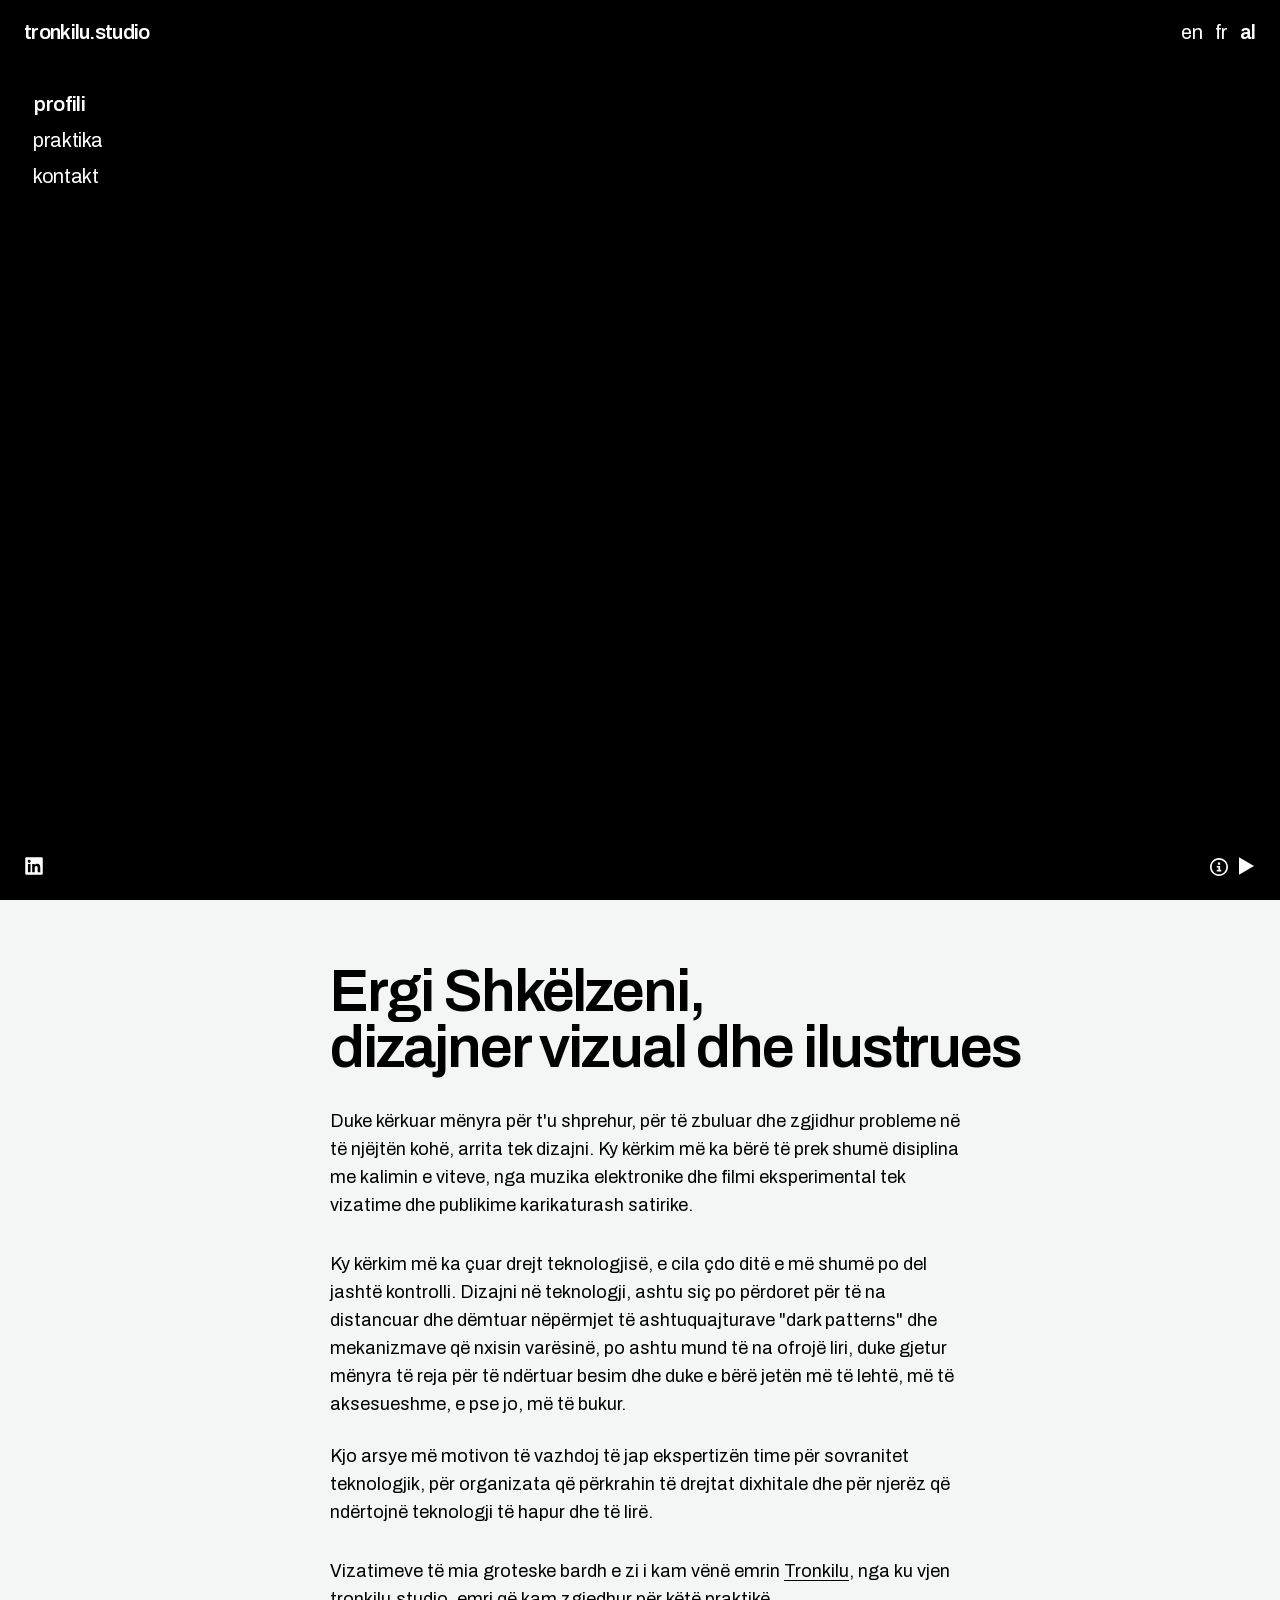
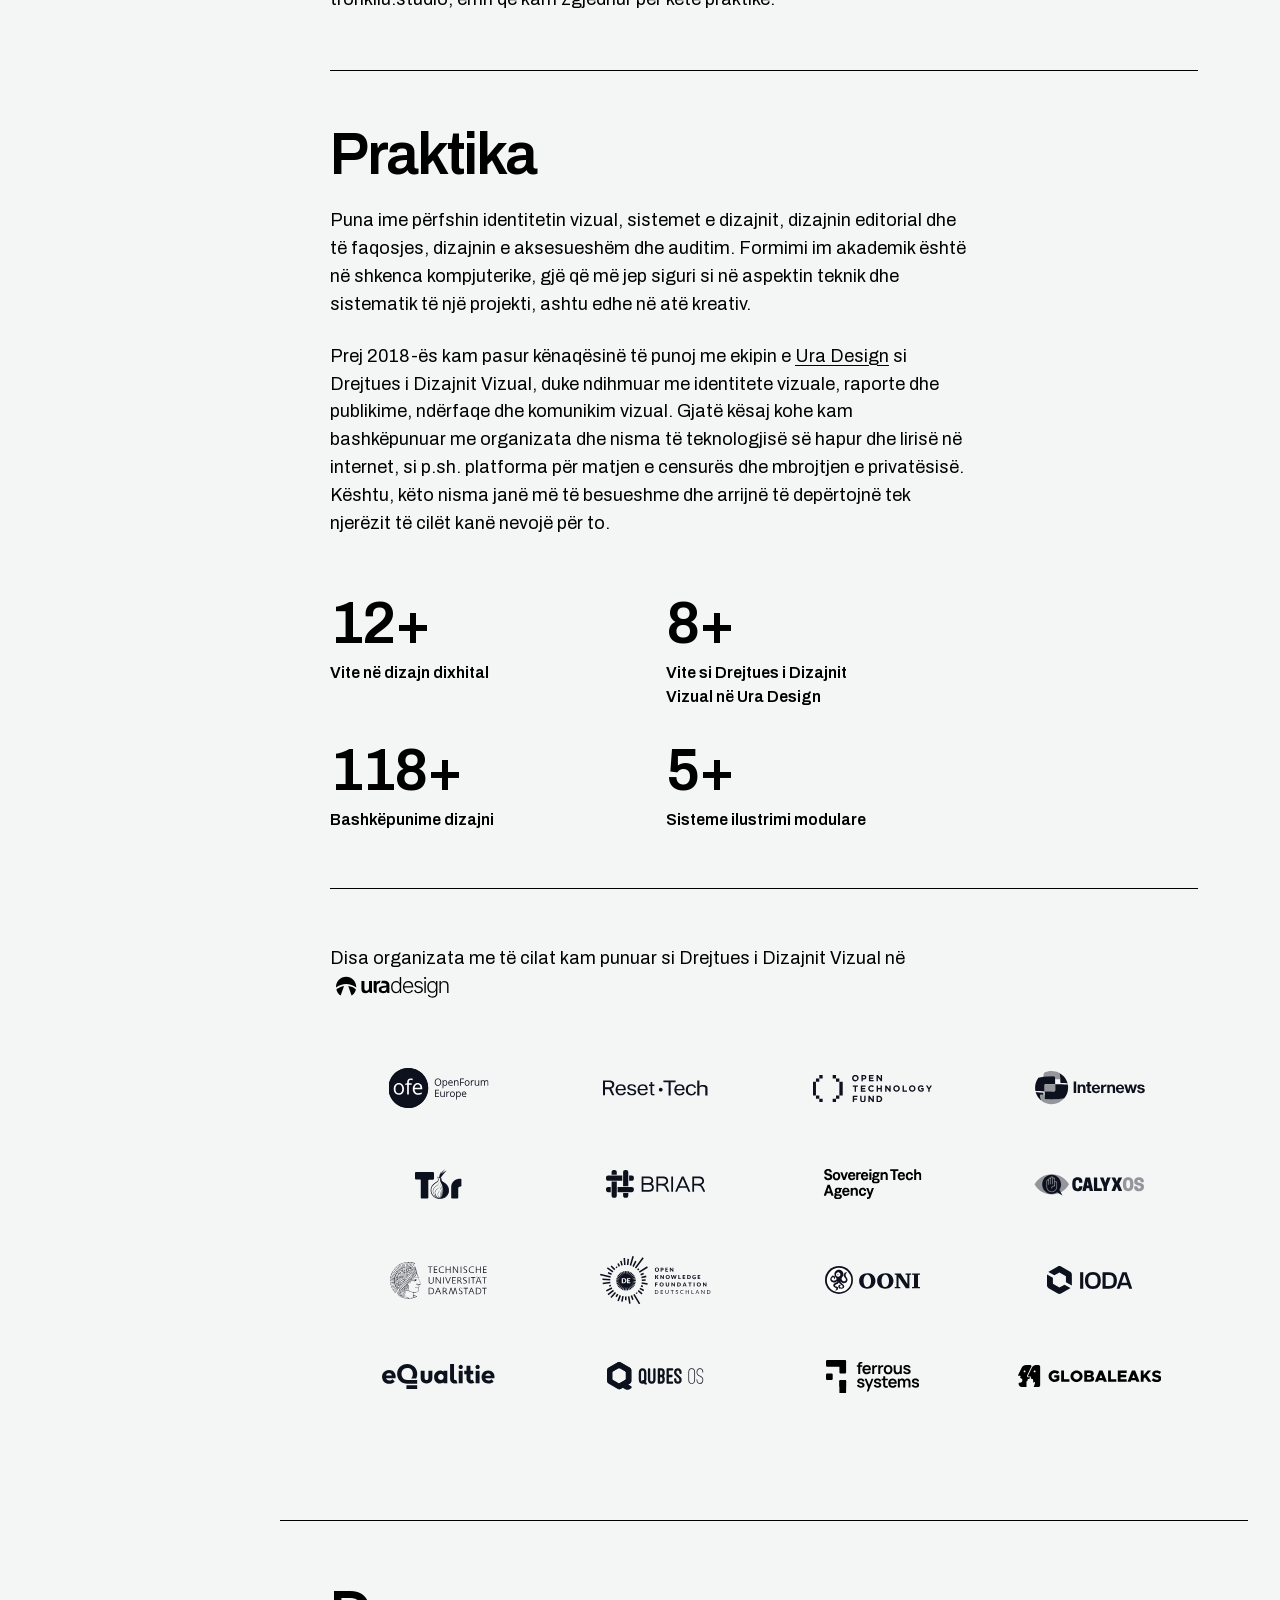
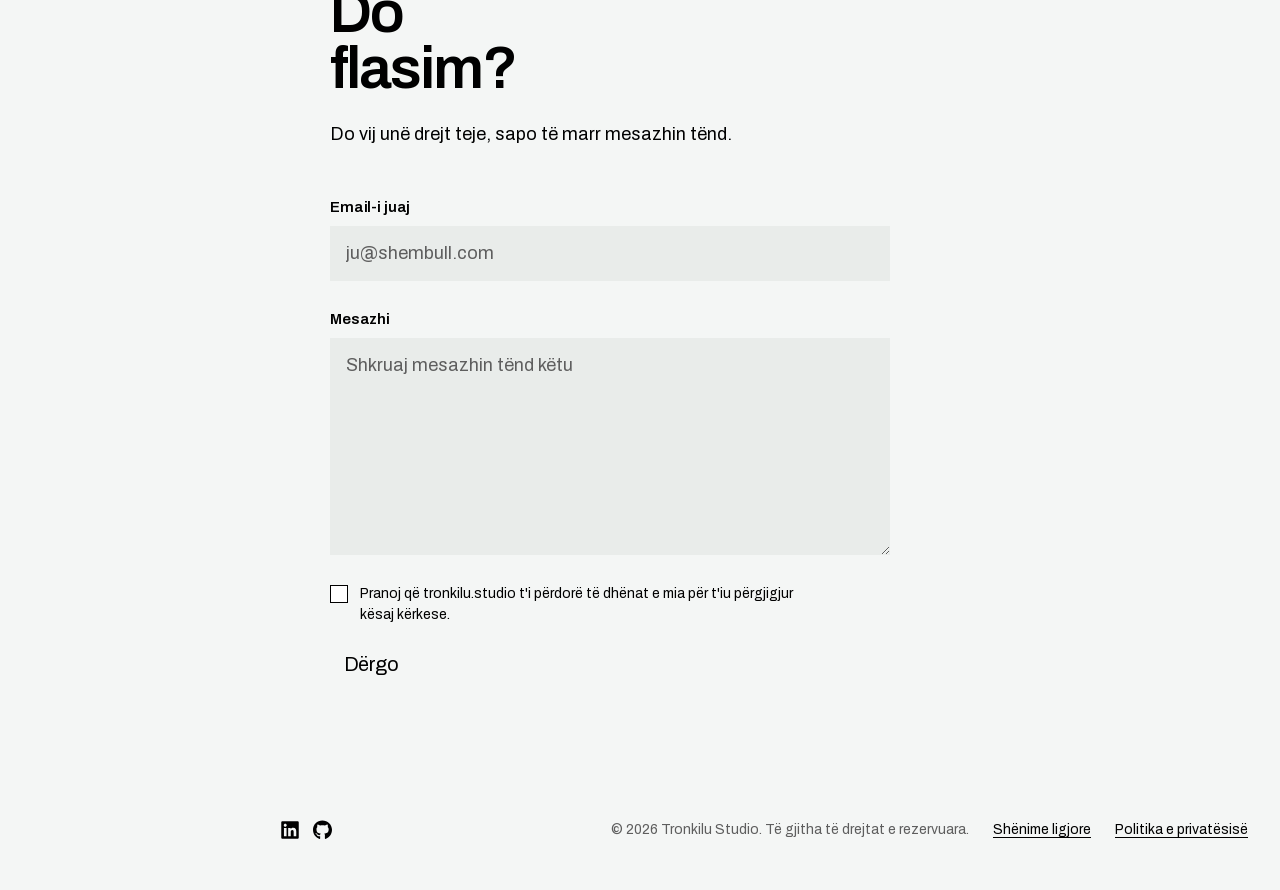
==== commit 147ab1e5: "Archivo-font_change" ====
--- a/al/index.html
+++ b/al/index.html
@@ -75,7 +75,7 @@
 
 </style>
 <style>
-@font-face{font-family:"Geist";src:url("../assets/fonts/Geist.woff2") format("woff2-variations"),url("../assets/fonts/Geist.woff2") format("woff2");font-weight:100 900;font-style:normal;font-display:swap}
+@font-face{font-family:"Archivo";src:url("../assets/fonts/Archivo-latin.woff2") format("woff2");font-weight:100 900;font-stretch:62% 125%;font-style:normal;font-display:swap;unicode-range:U+0000-00FF, U+0131, U+0152-0153, U+02BB-02BC, U+02C6, U+02DA, U+02DC, U+0304, U+0308, U+0329, U+2000-206F, U+20AC, U+2122, U+2191, U+2193, U+2212, U+2215, U+FEFF, U+FFFD}@font-face{font-family:"Archivo";src:url("../assets/fonts/Archivo-ext.woff2") format("woff2");font-weight:100 900;font-stretch:62% 125%;font-style:normal;font-display:swap;unicode-range:U+0100-02BA, U+02BD-02C5, U+02C7-02CC, U+02CE-02D7, U+02DD-02FF, U+0304, U+0308, U+0329, U+1D00-1DBF, U+1E00-1E9F, U+1EF2-1EFF, U+2020, U+20A0-20AB, U+20AD-20C0, U+2113, U+2C60-2C7F, U+A720-A7FF}
 </style>
 <style>
 *{box-sizing:border-box}
@@ -84,9 +84,9 @@
    --t-label 11px mono uppercase · --t-body 16px · --t-nav 20px mono · --t-mid clamp 28-44 · --t-head clamp 40-88
    Two weights only: 400 and 600. Two families: Geist, Geist Mono. */
 :root{--t-label:11px;--t-body:15px;--t-nav:20px;--t-mid:clamp(28px,3.4vw,44px);--t-head:clamp(40px,4.6vw,64px)}
-body{margin:0;background:#F4F6F5;color:var(--ink-900);font-family:Geist,-apple-system,"Segoe UI",Roboto,Helvetica,Arial,sans-serif;font-size:var(--t-body);font-weight:400;line-height:1.6;-webkit-font-smoothing:antialiased}
-.mono,button,input,textarea{font-family:Geist,-apple-system,"Segoe UI",Roboto,Helvetica,Arial,sans-serif}
-.mono{font-size:var(--t-label);font-weight:400;letter-spacing:.14em;text-transform:uppercase;line-height:1.4;font-family:ui-monospace,"SF Mono","Cascadia Mono","Roboto Mono",Consolas,monospace}
+body{margin:0;background:#F4F6F5;color:var(--ink-900);font-family:Archivo,-apple-system,"Segoe UI",Roboto,Helvetica,Arial,sans-serif;font-size:var(--t-body);font-weight:400;line-height:1.6;-webkit-font-smoothing:antialiased}
+.mono,button,input,textarea{font-family:Archivo,-apple-system,"Segoe UI",Roboto,Helvetica,Arial,sans-serif}
+.mono{font-size:var(--t-label);font-weight:400;letter-spacing:.14em;text-transform:uppercase;line-height:1.4;font-family:Archivo,-apple-system,"Segoe UI",Roboto,Helvetica,Arial,sans-serif}
 a{color:var(--ink-900);text-decoration:underline;text-decoration-thickness:1px;text-underline-offset:3px}
 a:hover{text-decoration-thickness:2px}
 .quiet-hover:hover{text-decoration:none}
@@ -102,7 +102,7 @@
 @media(max-height:700px){.rail{padding-top:64px}.rail nav a{font-size:18px}}
 .rail a{color:inherit;pointer-events:auto}
 .rail nav{display:flex;flex-direction:column;gap:4px}
-.rail nav a{font-family:Geist,-apple-system,"Segoe UI",Roboto,Helvetica,Arial,sans-serif;font-size:var(--t-nav);letter-spacing:-.02em;white-space:nowrap;text-decoration:none;transition:font-weight 120ms cubic-bezier(.2,0,0,1),opacity 120ms cubic-bezier(.2,0,0,1)}
+.rail nav a{font-family:Archivo,-apple-system,"Segoe UI",Roboto,Helvetica,Arial,sans-serif;font-size:var(--t-nav);letter-spacing:-.02em;white-space:nowrap;text-decoration:none;transition:font-weight 120ms cubic-bezier(.2,0,0,1),opacity 120ms cubic-bezier(.2,0,0,1)}
 .rail nav a::before{content:"[ ";opacity:0;transition:opacity 120ms cubic-bezier(.2,0,0,1)}
 .rail nav a::after{content:" ]";opacity:0;transition:opacity 120ms cubic-bezier(.2,0,0,1)}
 .rail nav a:hover{text-decoration:none}
@@ -115,7 +115,7 @@
 .topbar.solid{color:var(--ink-900);background:#F4F6F5;mix-blend-mode:normal}
 .topbar .mark{font-size:var(--t-nav);color:inherit;text-decoration:none}
 .lang{display:flex;gap:12px}
-.lang button{background:none;border:0;padding:0;color:inherit;font-family:Geist,-apple-system,"Segoe UI",Roboto,Helvetica,Arial,sans-serif;font-size:var(--t-nav);font-weight:400;letter-spacing:-.02em;cursor:pointer}
+.lang button{background:none;border:0;padding:0;color:inherit;font-family:Archivo,-apple-system,"Segoe UI",Roboto,Helvetica,Arial,sans-serif;font-size:var(--t-nav);font-weight:400;letter-spacing:-.02em;cursor:pointer}
 .lang button[aria-pressed=true]{font-weight:600}
 .reel .li-btn{position:absolute;bottom:24px;left:24px;z-index:2;width:20px;height:20px;background:var(--paper);-webkit-mask:var(--i) center/contain no-repeat;mask:var(--i) center/contain no-repeat;mix-blend-mode:difference}
 /* main */
@@ -148,7 +148,7 @@
 .lead{font-size:var(--t-mid);line-height:1.25;letter-spacing:-.01em;max-width:44ch}
 .stats{display:grid;grid-template-columns:repeat(2,minmax(0,1fr));gap:32px;margin-top:56px;max-width:640px}
 .stats b{display:block;font-size:var(--t-head)}
-.stat-label{margin-top:8px;display:block;max-width:22ch;line-height:1.5;font-family:Geist,-apple-system,"Segoe UI",Roboto,Helvetica,Arial,sans-serif;font-size:16px;font-weight:600;text-transform:none;letter-spacing:0}
+.stat-label{margin-top:8px;display:block;max-width:22ch;line-height:1.5;font-family:Archivo,-apple-system,"Segoe UI",Roboto,Helvetica,Arial,sans-serif;font-size:16px;font-weight:600;text-transform:none;letter-spacing:0}
 /* worked with */
 .clients{margin-top:40px;display:grid;grid-template-columns:repeat(4,minmax(0,1fr));gap:0}
 .clients>div{display:flex;align-items:center;justify-content:center;min-height:96px;padding:16px}
@@ -168,12 +168,12 @@
 .consent input::after{content:"";width:9px;height:5px;border-left:1.5px solid var(--paper);border-bottom:1.5px solid var(--paper);transform:translateY(-1px) rotate(-45deg) scale(.4);opacity:0;transition:opacity 200ms cubic-bezier(.2,0,0,1),transform 260ms cubic-bezier(.2,0,0,1)}
 .consent input:checked::after{opacity:1;transform:translateY(-1px) rotate(-45deg) scale(1)}
 .consent input:focus{outline:none;box-shadow:none}.consent input:focus-visible{outline:2px solid var(--ink-900);outline-offset:2px}
-.field .flabel{font-size:15px;font-weight:600;font-family:Geist,-apple-system,"Segoe UI",Roboto,Helvetica,Arial,sans-serif;letter-spacing:-.01em;text-transform:none;line-height:1.4}
-input,textarea{width:100%;border:0;border-radius:0;padding:14px 16px;font-size:18px;line-height:1.5;font-family:Geist,-apple-system,"Segoe UI",Roboto,Helvetica,Arial,sans-serif;background:#E9ECEA;color:var(--ink-900);resize:vertical;transition:background 260ms cubic-bezier(.2,0,0,1)}
+.field .flabel{font-size:15px;font-weight:600;font-family:Archivo,-apple-system,"Segoe UI",Roboto,Helvetica,Arial,sans-serif;letter-spacing:-.01em;text-transform:none;line-height:1.4}
+input,textarea{width:100%;border:0;border-radius:0;padding:14px 16px;font-size:18px;line-height:1.5;font-family:Archivo,-apple-system,"Segoe UI",Roboto,Helvetica,Arial,sans-serif;background:#E9ECEA;color:var(--ink-900);resize:vertical;transition:background 260ms cubic-bezier(.2,0,0,1)}
 textarea{min-height:168px;display:block}
 input::placeholder,textarea::placeholder{color:var(--ink-500,#5e5e5e)}
 input:not([type=checkbox]):focus,textarea:focus{outline:none;box-shadow:inset 0 0 0 2px var(--ink-900);background:#E2E5E3}
-button[type=submit]{align-self:start;font-family:Geist,-apple-system,"Segoe UI",Roboto,Helvetica,Arial,sans-serif;font-size:var(--t-nav);letter-spacing:-.02em;text-transform:none;background:none;color:var(--ink-900);padding:0;display:flex;align-items:center;gap:8px;border:0;cursor:pointer;font-weight:400;transition:font-weight 120ms cubic-bezier(.2,0,0,1),opacity 120ms cubic-bezier(.2,0,0,1)}
+button[type=submit]{align-self:start;font-family:Archivo,-apple-system,"Segoe UI",Roboto,Helvetica,Arial,sans-serif;font-size:var(--t-nav);letter-spacing:-.02em;text-transform:none;background:none;color:var(--ink-900);padding:0;display:flex;align-items:center;gap:8px;border:0;cursor:pointer;font-weight:400;transition:font-weight 120ms cubic-bezier(.2,0,0,1),opacity 120ms cubic-bezier(.2,0,0,1)}
 button[type=submit]::before{content:"[ ";opacity:0}
 button[type=submit]::after{content:" ]";opacity:0}
 button[type=submit] svg{width:16px;height:16px;transition:transform 220ms cubic-bezier(.2,0,0,1)}
@@ -185,7 +185,7 @@
 .toast-overlay.show{background:rgba(0,0,0,.12);pointer-events:auto}
 .toast-card{background:var(--paper);border-radius:16px;box-shadow:0 12px 40px rgba(0,0,0,.18);padding:32px 36px;max-width:340px;text-align:center;display:flex;flex-direction:column;align-items:center;gap:14px;position:relative;opacity:0;transform:translateY(12px) scale(.96);transition:opacity 260ms cubic-bezier(.2,0,0,1),transform 260ms cubic-bezier(.2,0,0,1)}
 .toast-overlay.show .toast-card{opacity:1;transform:translateY(0) scale(1)}
-.toast-text{font-family:Geist,-apple-system,"Segoe UI",Roboto,Helvetica,Arial,sans-serif;font-size:15px;font-weight:500;line-height:1.5;color:var(--ink-900)}
+.toast-text{font-family:Archivo,-apple-system,"Segoe UI",Roboto,Helvetica,Arial,sans-serif;font-size:15px;font-weight:500;line-height:1.5;color:var(--ink-900)}
 .toast-close{position:absolute;top:14px;right:14px;background:none;border:0;padding:4px;cursor:pointer;color:var(--ink-900)}
 .toast-close:hover svg path{stroke-width:3}
 .direct{margin-top:24px}
@@ -200,14 +200,14 @@
 .privacy-link .gh-icon:hover{-webkit-mask-size:85%;mask-size:85%}
 .privacy-link .li-icon{width:20px;height:20px;background:currentColor;-webkit-mask:var(--i) center/contain no-repeat;mask:var(--i) center/contain no-repeat}
 .privacy-link .li-icon:hover{-webkit-mask-size:85%;mask-size:85%}
-.privacy-link a{font-family:Geist,-apple-system,"Segoe UI",Roboto,Helvetica,Arial,sans-serif;font-size:14px;text-decoration:underline;text-decoration-thickness:1px;text-underline-offset:3px;transition:none}
+.privacy-link a{font-family:Archivo,-apple-system,"Segoe UI",Roboto,Helvetica,Arial,sans-serif;font-size:14px;text-decoration:underline;text-decoration-thickness:1px;text-underline-offset:3px;transition:none}
 .privacy-link a:hover{font-weight:400;text-decoration:none}
 .mobile-menu-row{position:fixed;top:8px;right:16px;z-index:35;display:flex;align-items:center;gap:0}
-.mobile-menu-btn{display:none;background:none;border:0;padding:0;cursor:pointer;width:auto;height:auto;align-items:center;justify-content:center;font-family:Geist,-apple-system,"Segoe UI",Roboto,Helvetica,Arial,sans-serif;font-size:16px;font-weight:600;letter-spacing:0;color:var(--ink-900);transition:transform 200ms cubic-bezier(.2,0,0,1)}
+.mobile-menu-btn{display:none;background:none;border:0;padding:0;cursor:pointer;width:auto;height:auto;align-items:center;justify-content:center;font-family:Archivo,-apple-system,"Segoe UI",Roboto,Helvetica,Arial,sans-serif;font-size:16px;font-weight:600;letter-spacing:0;color:var(--ink-900);transition:transform 200ms cubic-bezier(.2,0,0,1)}
 .mobile-menu-btn.spin{transform:rotate(180deg)}
 .mobile-menu-row .lang{display:flex;gap:0;overflow:hidden;max-width:0;opacity:0;transition:max-width 260ms cubic-bezier(.2,0,0,1),opacity 200ms cubic-bezier(.2,0,0,1)}
 .mobile-menu-row .lang.open{max-width:140px;opacity:1;margin-right:12px}
-.mobile-menu-row .lang button{font-family:Geist,-apple-system,"Segoe UI",Roboto,Helvetica,Arial,sans-serif;font-size:14px;font-weight:400;letter-spacing:0;background:none;border:0;padding:0 8px;cursor:pointer;color:var(--ink-900);white-space:nowrap}
+.mobile-menu-row .lang button{font-family:Archivo,-apple-system,"Segoe UI",Roboto,Helvetica,Arial,sans-serif;font-size:14px;font-weight:400;letter-spacing:0;background:none;border:0;padding:0 8px;cursor:pointer;color:var(--ink-900);white-space:nowrap}
 .mobile-menu-row .lang button[aria-pressed=true]{font-weight:600}
 /* mobile */
 @media(max-width:860px){
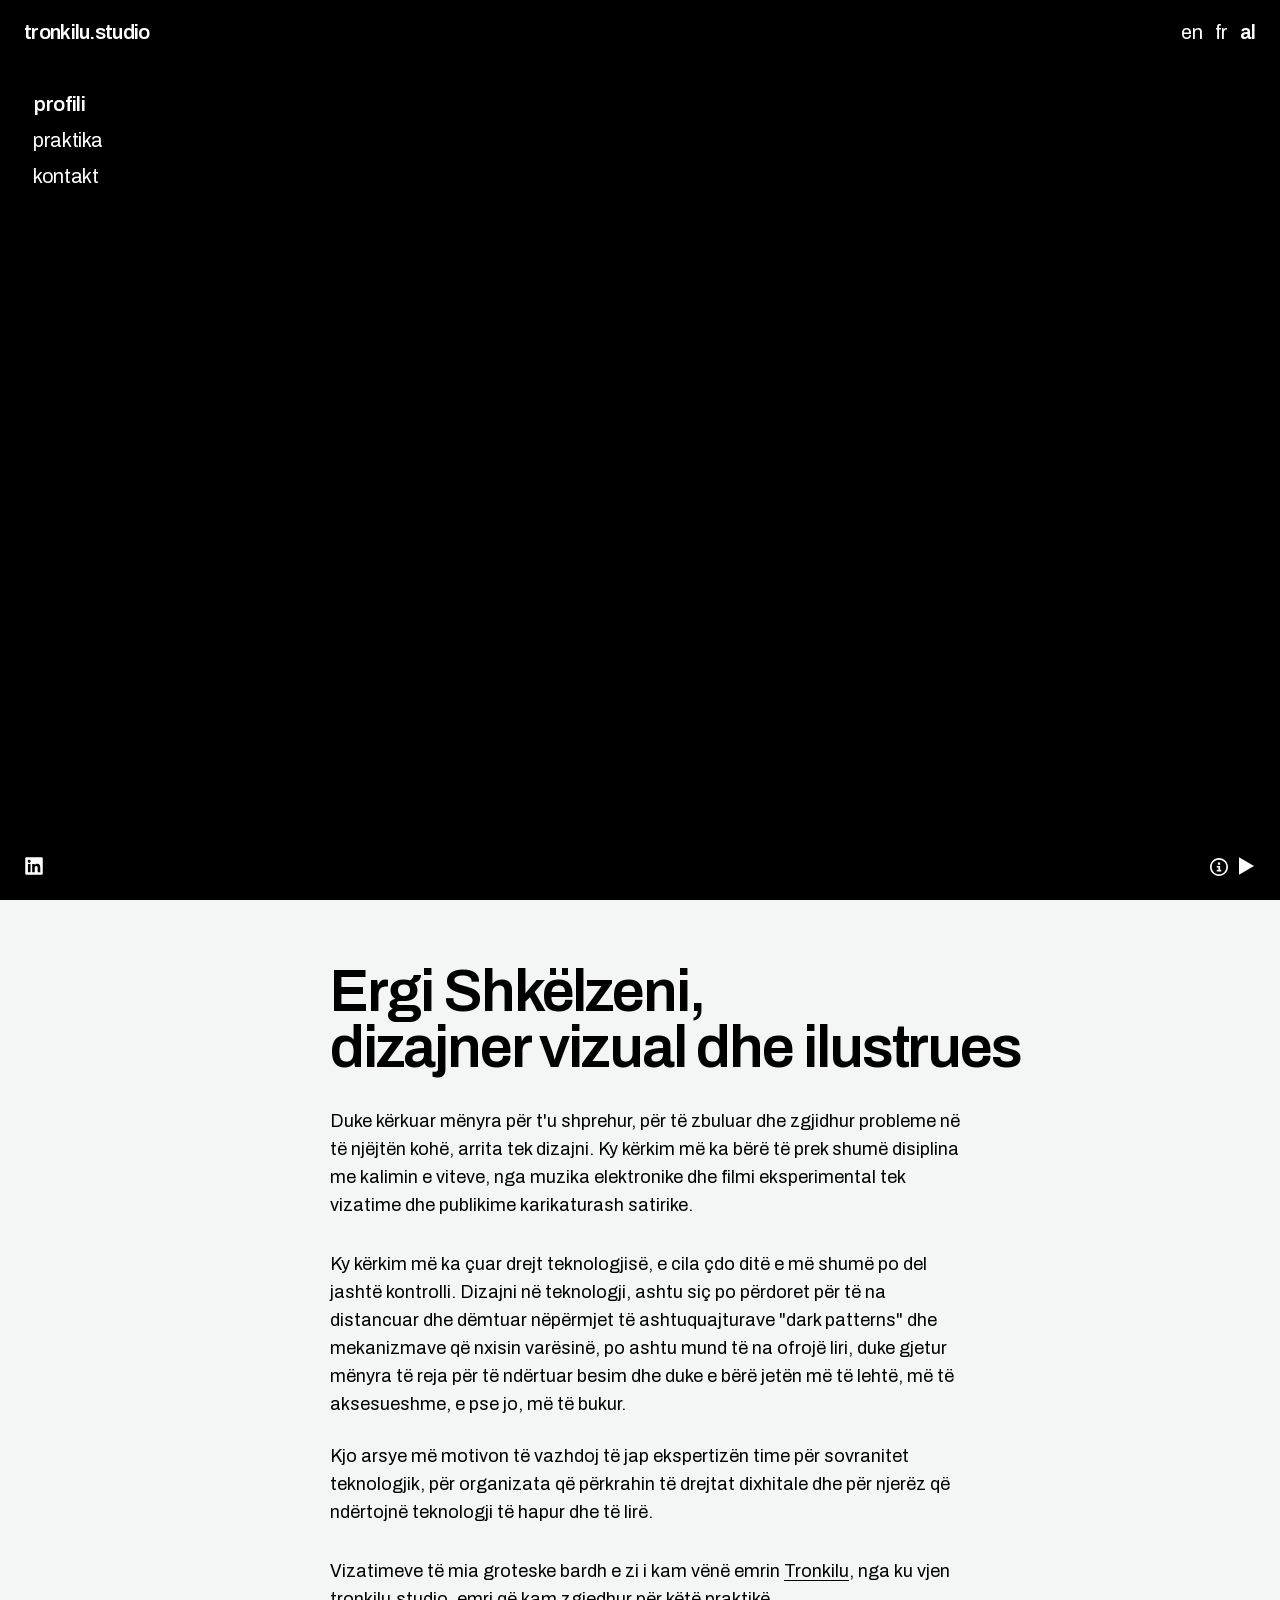
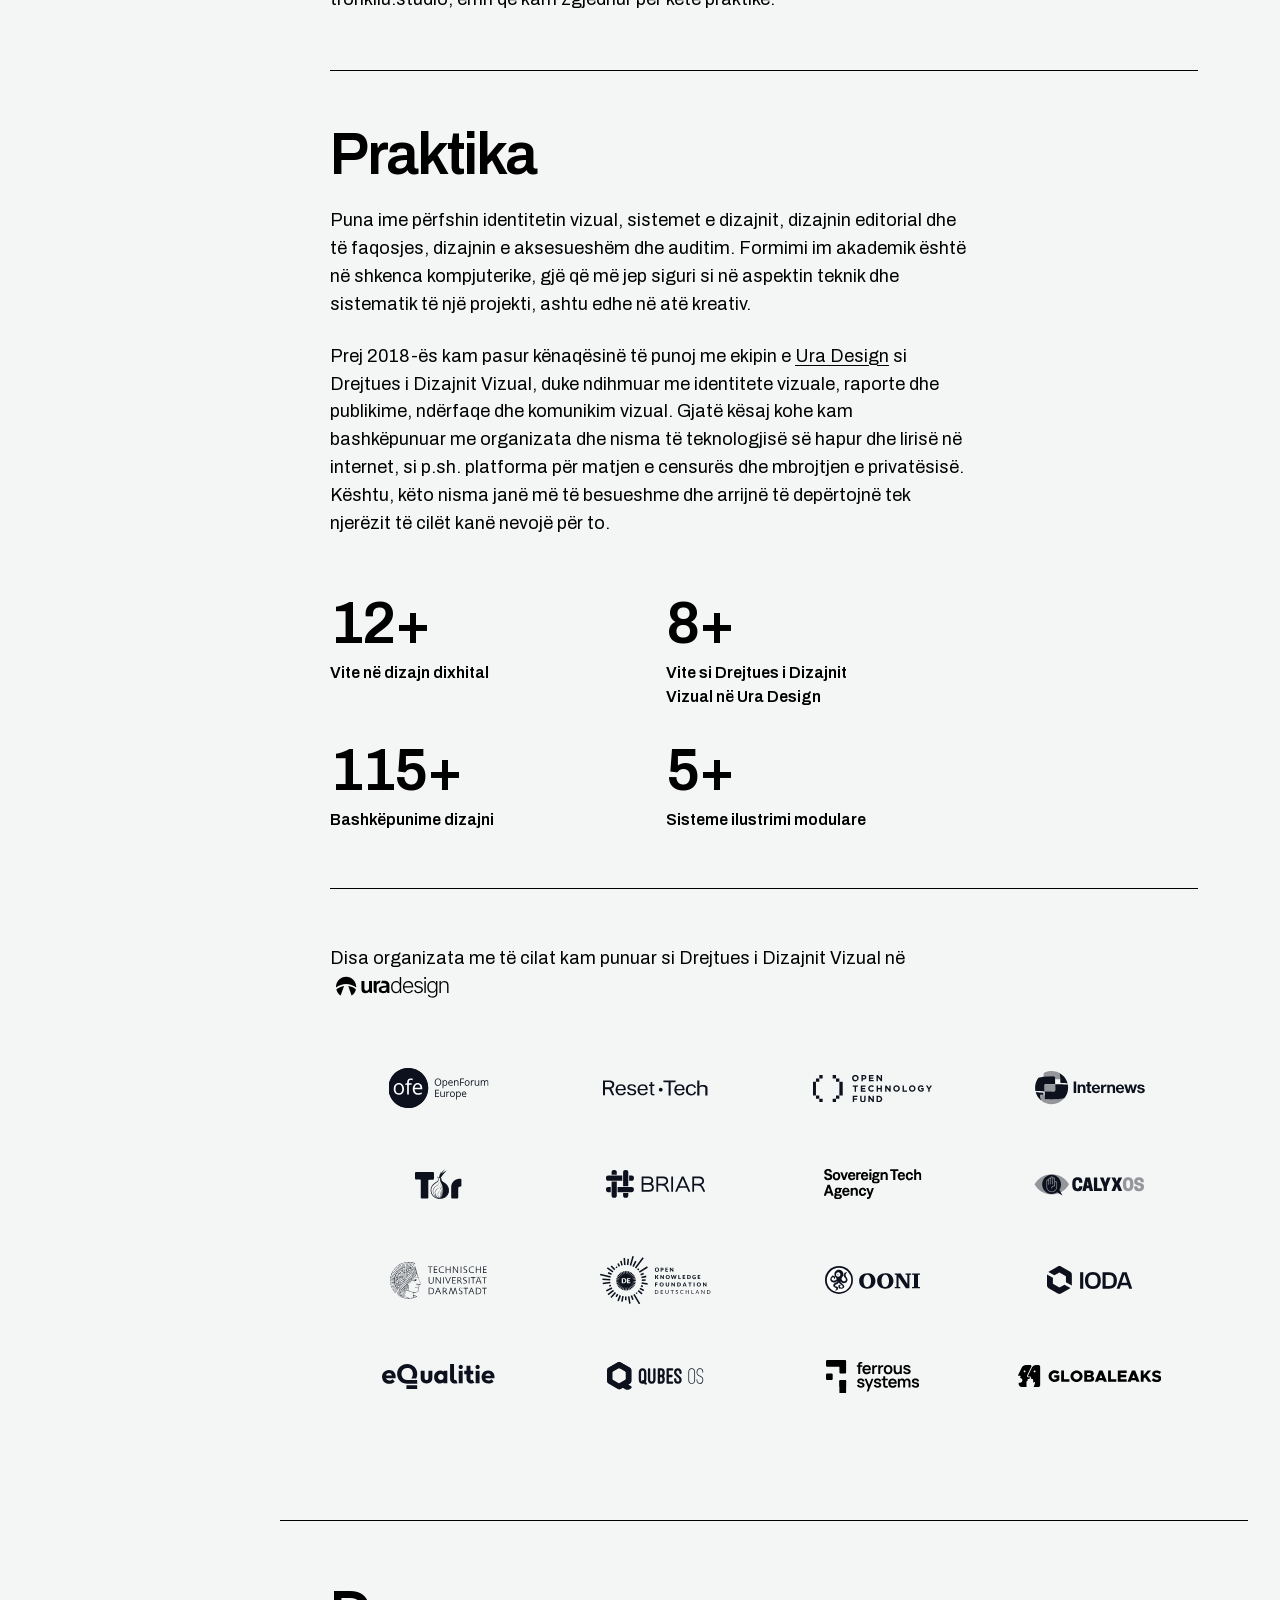
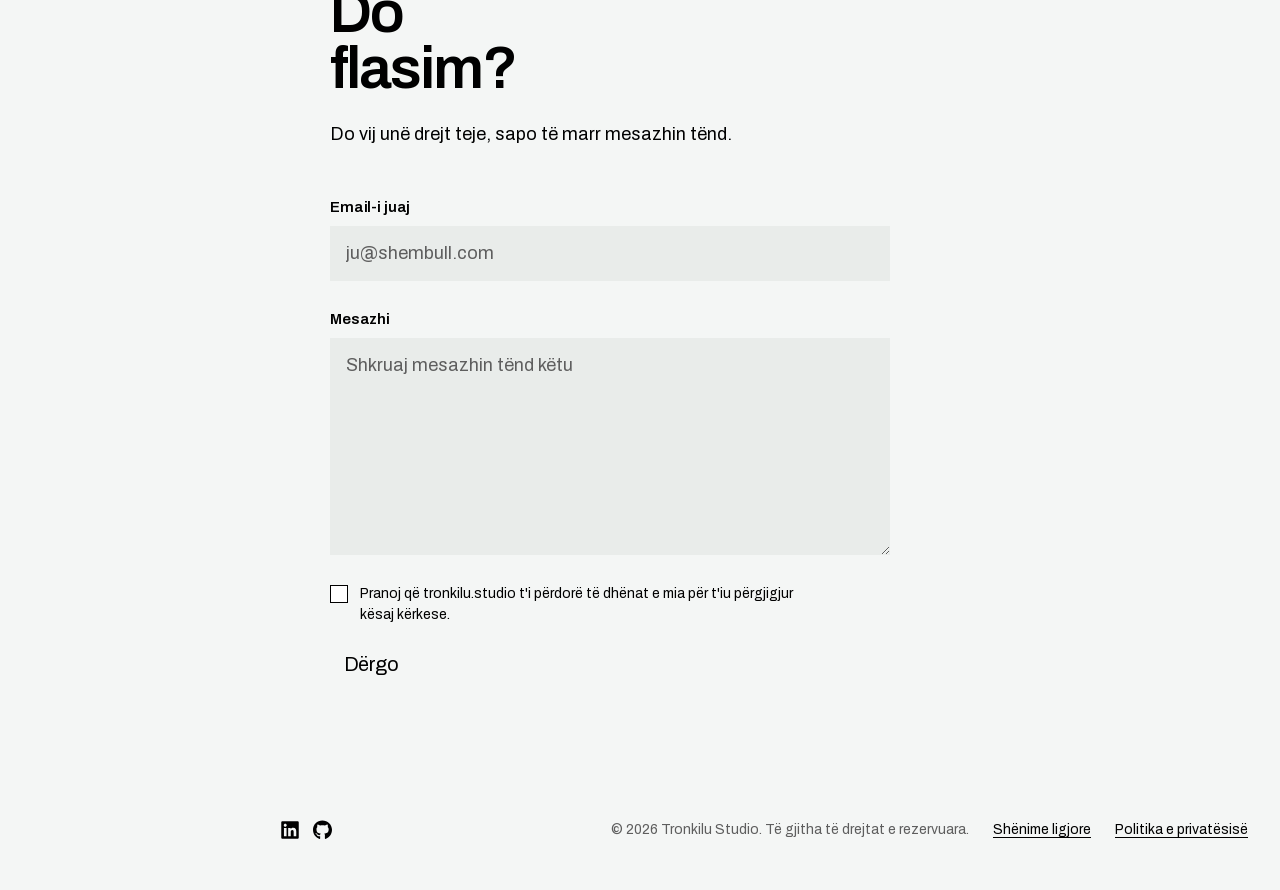
==== commit e8c4bdd5: "albanian-fix" ====
--- a/al/index.html
+++ b/al/index.html
@@ -99,6 +99,7 @@
 /* sidebar overlaid on the hero, inverting against whatever is behind it */
 .rail{position:fixed;top:0;left:0;width:280px;height:100vh;color:#fff;mix-blend-mode:difference;padding:88px 24px 24px;display:flex;flex-direction:column;gap:clamp(16px,4vh,48px);z-index:20;pointer-events:none;overflow-y:auto;overflow-x:hidden;scrollbar-width:none}
 .rail::-webkit-scrollbar{display:none}
+.rail.solid{color:var(--ink-900);mix-blend-mode:normal}
 @media(max-height:700px){.rail{padding-top:64px}.rail nav a{font-size:18px}}
 .rail a{color:inherit;pointer-events:auto}
 .rail nav{display:flex;flex-direction:column;gap:4px}
@@ -612,7 +613,7 @@
 function railVisibility(){
 const pastHero=window.scrollY>reel.offsetHeight*0.3;
 const mobileHide=window.innerWidth<=860&&pastHero;
-railEl.classList.toggle('hide',window.innerWidth>860?false:mobileHide);
+railEl.classList.toggle('hide',window.innerWidth>860?false:mobileHide);railEl.classList.toggle('solid',pastHero);
 btn.classList.toggle('hide',pastHero);
 creditBtn.classList.toggle('hide',pastHero);
 liBtn.classList.toggle('hide',pastHero);
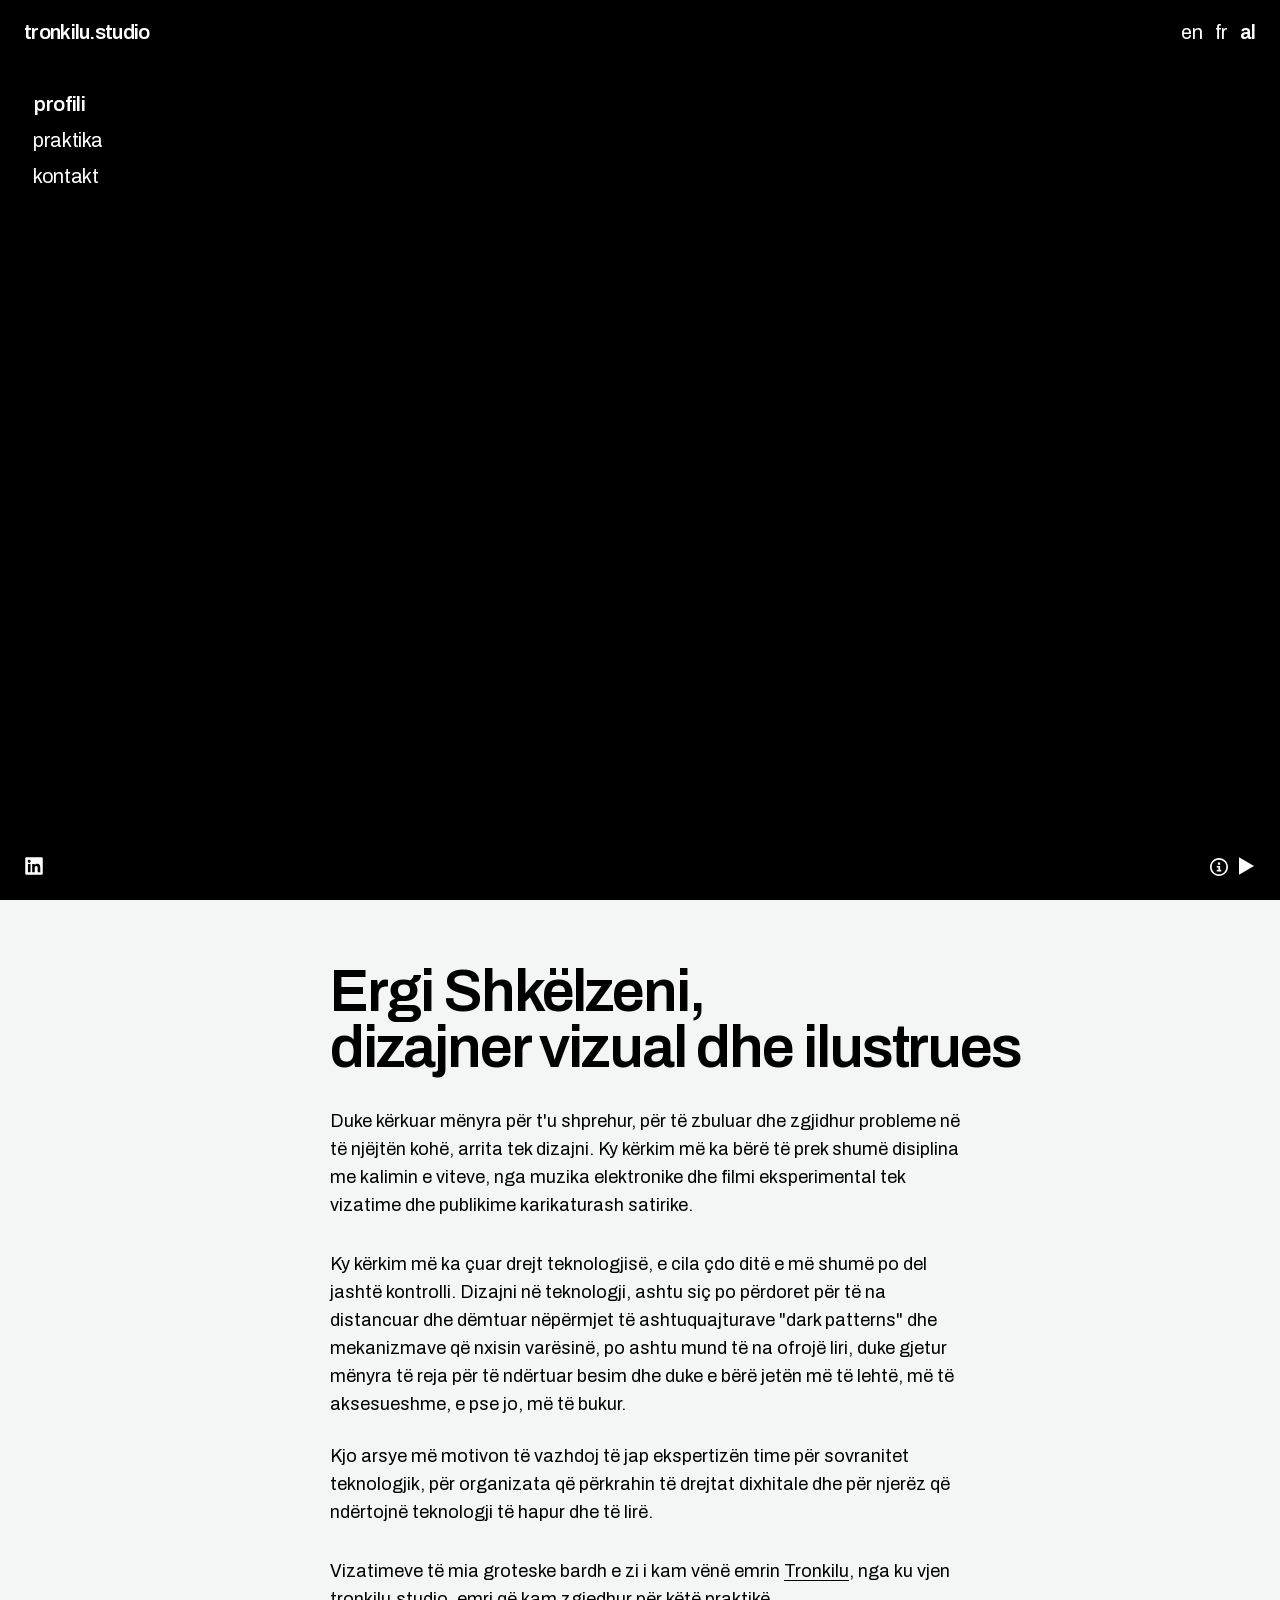
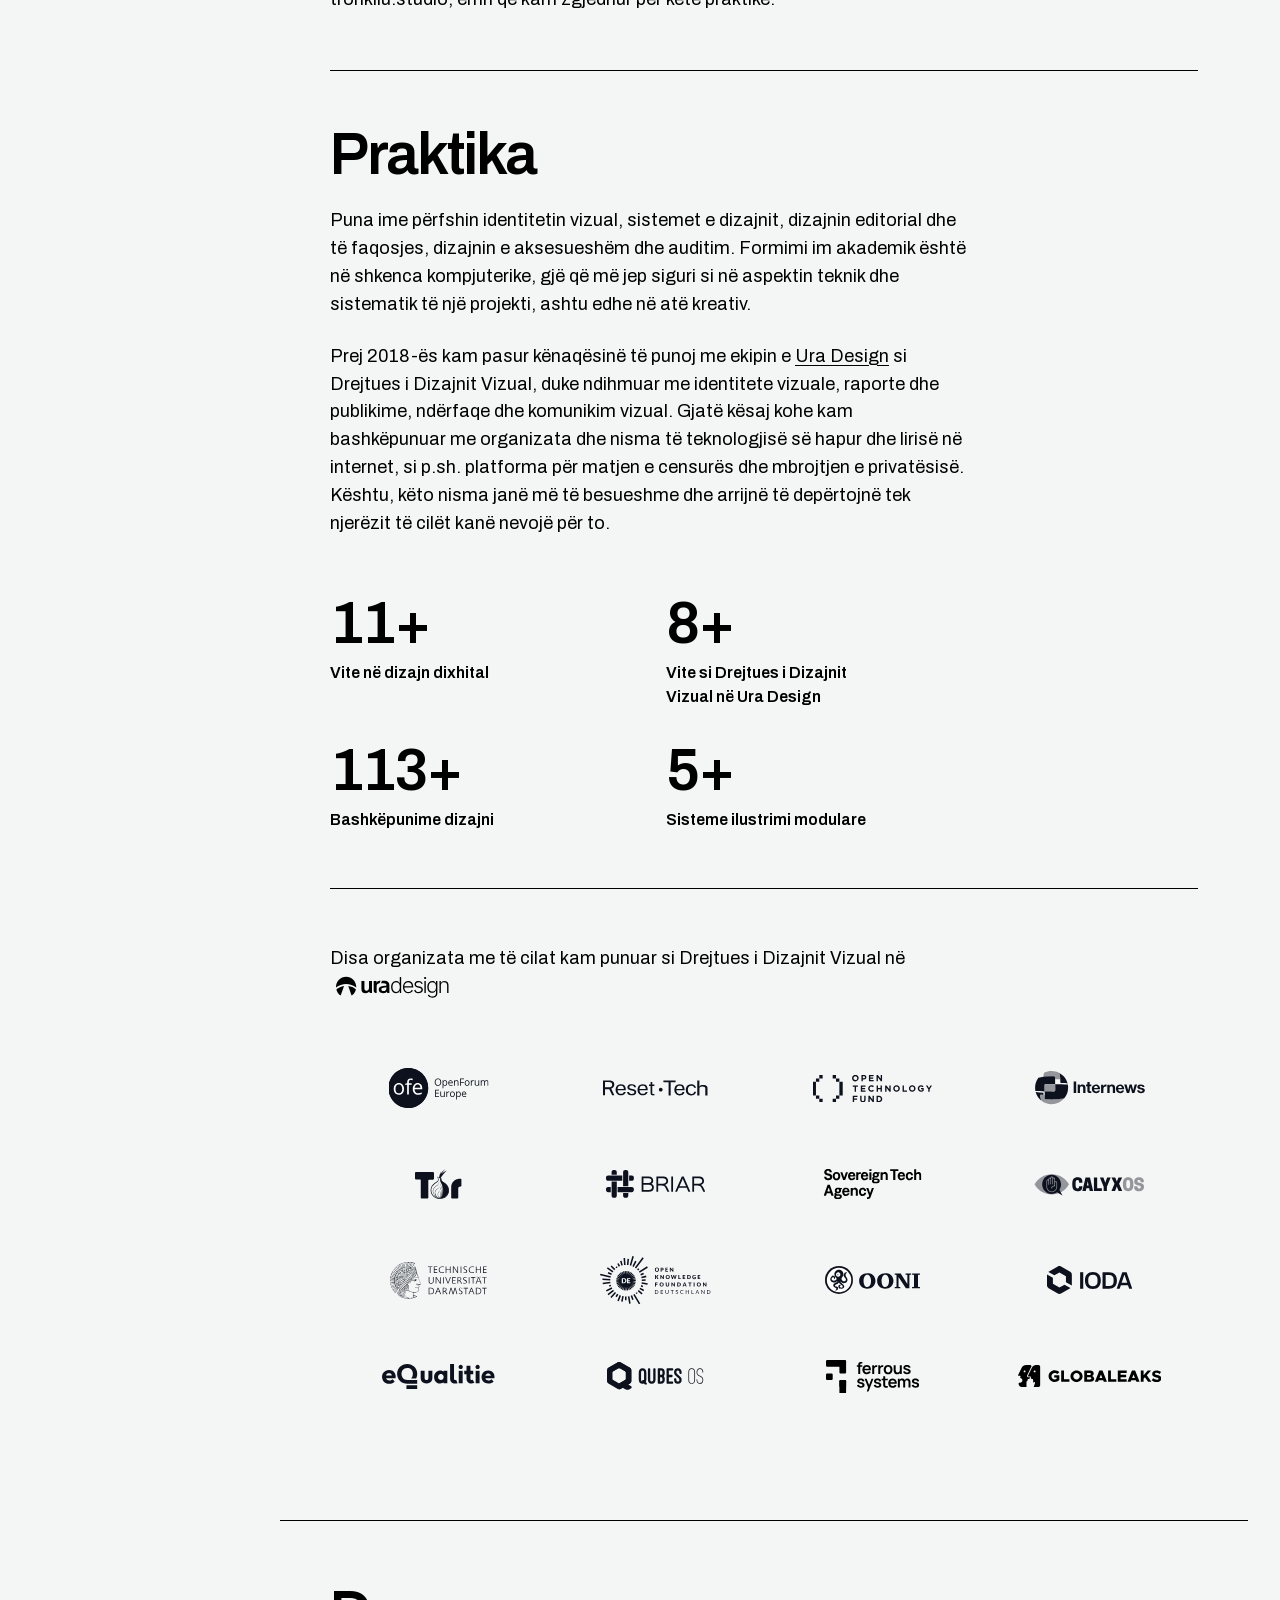
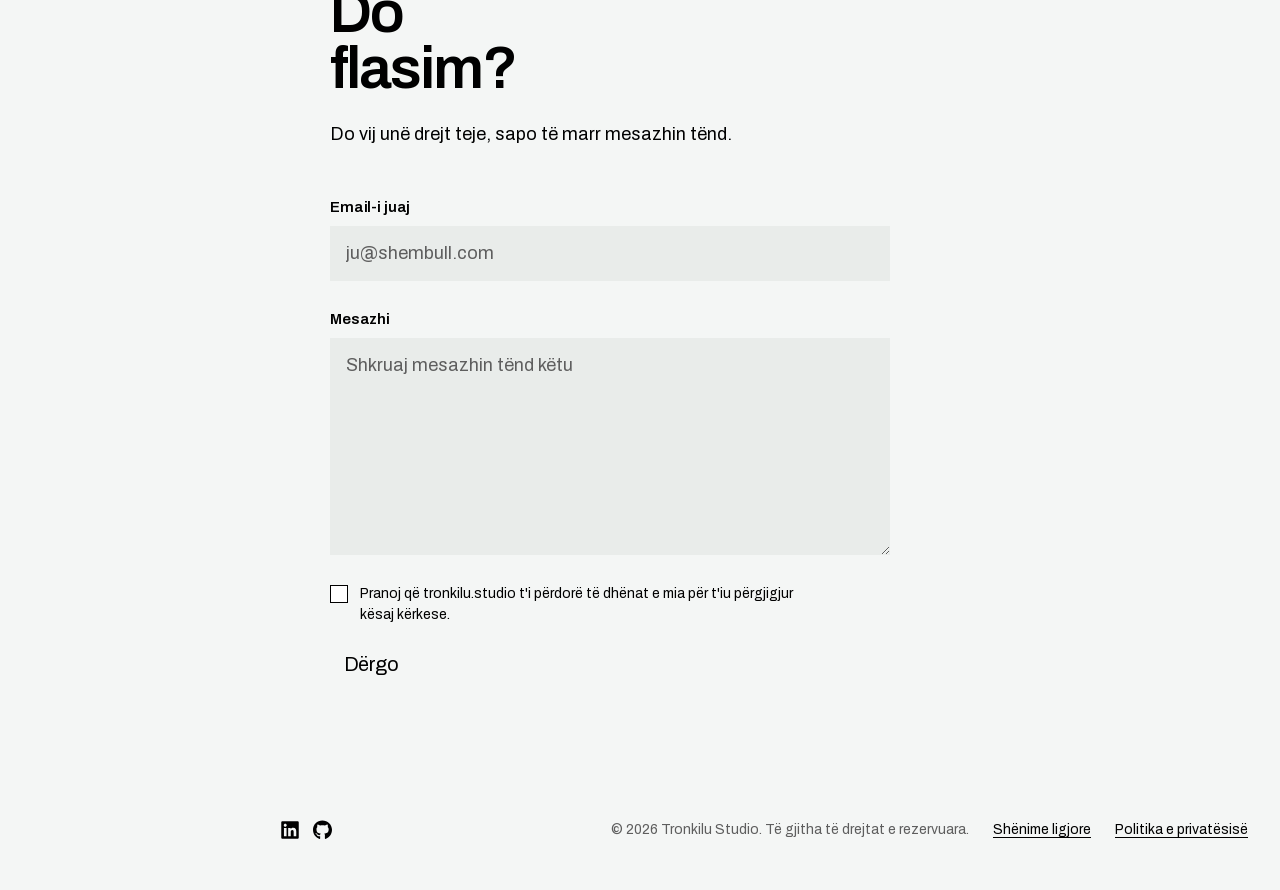
==== commit c26a6fed: "changed-address" ====
--- a/al/index.html
+++ b/al/index.html
@@ -3,8 +3,8 @@
 <meta charset="utf-8">
 <meta name="viewport" content="width=device-width, initial-scale=1">
 <title>Ergi Shkëlzeni — Visual Designer &amp; Illustrator · tronkilu.studio</title>
-<meta name="description" content="Ergi Shkëlzeni (Tronkilu) is a visual designer and illustrator based in Grenoble, France, working on brand identity, editorial design, and open source and digital rights projects.">
-<meta name="keywords" content="Ergi Shkëlzeni, Ergi Shkelzeni, Ergi, Tronkilu, tronkilu studio, Tron Kilu Studio, open source design, open source designer, visual designer, illustrator, design France, Grenoble designer, digital rights design">
+<meta name="description" content="Ergi Shkëlzeni (Tronkilu) is a visual designer and illustrator based in Paris, France, working on brand identity, editorial design, and open source and digital rights projects.">
+<meta name="keywords" content="Ergi Shkëlzeni, Ergi Shkelzeni, Ergi, Tronkilu, tronkilu studio, Tron Kilu Studio, open source design, open source designer, visual designer, illustrator, design France, Paris designer, digital rights design">
 <meta name="robots" content="index,follow,max-image-preview:large,max-snippet:-1">
 <meta name="author" content="Ergi Shkëlzeni">
 <link rel="icon" href="../assets/favicon.svg" type="image/svg+xml">
@@ -18,7 +18,7 @@
 <link rel="sitemap" type="application/xml" href="/sitemap.xml">
 <meta property="og:type" content="website">
 <meta property="og:title" content="Ergi Shkëlzeni — Visual Designer &amp; Illustrator · tronkilu.studio">
-<meta property="og:description" content="Visual designer and illustrator based in Grenoble, France, working on brand identity, editorial design, and open source and digital rights projects.">
+<meta property="og:description" content="Visual designer and illustrator based in Paris, France, working on brand identity, editorial design, and open source and digital rights projects.">
 <meta property="og:url" content="https://tronkilu.studio/al/">
 <meta property="og:site_name" content="tronkilu.studio">
 <meta property="og:locale" content="sq_AL">
@@ -32,8 +32,8 @@
 <meta name="twitter:card" content="summary_large_image">
 <meta name="twitter:image" content="https://tronkilu.studio/assets/share.png">
 <meta name="twitter:title" content="Ergi Shkëlzeni — Visual Designer &amp; Illustrator">
-<meta name="twitter:description" content="Visual designer and illustrator based in Grenoble, France.">
-<script type="application/ld+json">{"@context":"https://schema.org","@graph":[{"@type":"ProfilePage","@id":"https://tronkilu.studio/al/#page","url":"https://tronkilu.studio/al/","name":"Ergi Shkëlzeni — Visual Designer & Illustrator","inLanguage":"en","isPartOf":{"@id":"https://tronkilu.studio/#website"},"about":{"@id":"https://tronkilu.studio/#ergi"},"mainEntity":{"@id":"https://tronkilu.studio/#ergi"},"primaryImageOfPage":{"@id":"https://tronkilu.studio/#shareimage"}},{"@type":"Person","@id":"https://tronkilu.studio/#ergi","name":"Ergi Shkëlzeni","alternateName":["Ergi Shkelzeni","Ergi Shkelzeni Tronkilu","Tronkilu"],"givenName":"Ergi","familyName":"Shkëlzeni","url":"https://tronkilu.studio/","image":{"@id":"https://tronkilu.studio/#shareimage"},"jobTitle":"Visual Designer and Illustrator","description":"Visual designer and illustrator working with open source technology, internet freedom and digital rights organisations.","knowsAbout":["Open source design","Brand identity","Visual identity","Editorial design","Design systems","Accessible design","Illustration","Digital rights"],"knowsLanguage":["English","French","Albanian"],"address":{"@type":"PostalAddress","addressLocality":"Grenoble","addressCountry":"FR"},"worksFor":{"@id":"https://tronkilu.studio/#studio"},"sameAs":["https://www.linkedin.com/in/ergishkëlzeni","https://github.com/tronkilu-studio"]},{"@type":"Organization","@id":"https://tronkilu.studio/#studio","name":"Tronkilu Studio","legalName":"Tronkilu Studio","alternateName":["tronkilu.studio","Tron Kilu Studio","Tronkilu"],"url":"https://tronkilu.studio/","logo":{"@id":"https://tronkilu.studio/#shareimage"},"image":{"@id":"https://tronkilu.studio/#shareimage"},"description":"Design practice of Ergi Shkëlzeni, working on visual identity, design systems and editorial design for open source and digital rights projects.","founder":{"@id":"https://tronkilu.studio/#ergi"},"email":"hi@tronkilu.studio","areaServed":"Worldwide","address":{"@type":"PostalAddress","addressLocality":"Grenoble","addressCountry":"FR"},"sameAs":["https://github.com/tronkilu-studio/tronkilu-studio-website"]},{"@type":"WebSite","@id":"https://tronkilu.studio/#website","url":"https://tronkilu.studio/","name":"tronkilu.studio","alternateName":"Tronkilu Studio","inLanguage":["en","fr","sq"],"publisher":{"@id":"https://tronkilu.studio/#studio"}},{"@type":"ImageObject","@id":"https://tronkilu.studio/#shareimage","url":"https://tronkilu.studio/assets/share.png","contentUrl":"https://tronkilu.studio/assets/share.png","width":1200,"height":630}]}</script>
+<meta name="twitter:description" content="Visual designer and illustrator based in Paris, France.">
+<script type="application/ld+json">{"@context":"https://schema.org","@graph":[{"@type":"ProfilePage","@id":"https://tronkilu.studio/al/#page","url":"https://tronkilu.studio/al/","name":"Ergi Shkëlzeni — Visual Designer & Illustrator","inLanguage":"en","isPartOf":{"@id":"https://tronkilu.studio/#website"},"about":{"@id":"https://tronkilu.studio/#ergi"},"mainEntity":{"@id":"https://tronkilu.studio/#ergi"},"primaryImageOfPage":{"@id":"https://tronkilu.studio/#shareimage"}},{"@type":"Person","@id":"https://tronkilu.studio/#ergi","name":"Ergi Shkëlzeni","alternateName":["Ergi Shkelzeni","Ergi Shkelzeni Tronkilu","Tronkilu"],"givenName":"Ergi","familyName":"Shkëlzeni","url":"https://tronkilu.studio/","image":{"@id":"https://tronkilu.studio/#shareimage"},"jobTitle":"Visual Designer and Illustrator","description":"Visual designer and illustrator working with open source technology, internet freedom and digital rights organisations.","knowsAbout":["Open source design","Brand identity","Visual identity","Editorial design","Design systems","Accessible design","Illustration","Digital rights"],"knowsLanguage":["English","French","Albanian"],"address":{"@type":"PostalAddress","addressLocality":"Issy-les-Moulineaux","addressCountry":"FR"},"worksFor":{"@id":"https://tronkilu.studio/#studio"},"sameAs":["https://www.linkedin.com/in/ergishkëlzeni","https://github.com/tronkilu-studio"]},{"@type":"Organization","@id":"https://tronkilu.studio/#studio","name":"Tronkilu Studio","legalName":"Tronkilu Studio","alternateName":["tronkilu.studio","Tron Kilu Studio","Tronkilu"],"url":"https://tronkilu.studio/","logo":{"@id":"https://tronkilu.studio/#shareimage"},"image":{"@id":"https://tronkilu.studio/#shareimage"},"description":"Design practice of Ergi Shkëlzeni, working on visual identity, design systems and editorial design for open source and digital rights projects.","founder":{"@id":"https://tronkilu.studio/#ergi"},"email":"hi@tronkilu.studio","areaServed":"Worldwide","address":{"@type":"PostalAddress","addressLocality":"Issy-les-Moulineaux","addressCountry":"FR"},"sameAs":["https://github.com/tronkilu-studio/tronkilu-studio-website"]},{"@type":"WebSite","@id":"https://tronkilu.studio/#website","url":"https://tronkilu.studio/","name":"tronkilu.studio","alternateName":"Tronkilu Studio","inLanguage":["en","fr","sq"],"publisher":{"@id":"https://tronkilu.studio/#studio"}},{"@type":"ImageObject","@id":"https://tronkilu.studio/#shareimage","url":"https://tronkilu.studio/assets/share.png","contentUrl":"https://tronkilu.studio/assets/share.png","width":1200,"height":630}]}</script>
 <style>
 :root{
 /* Ink — the only real colour in the system */
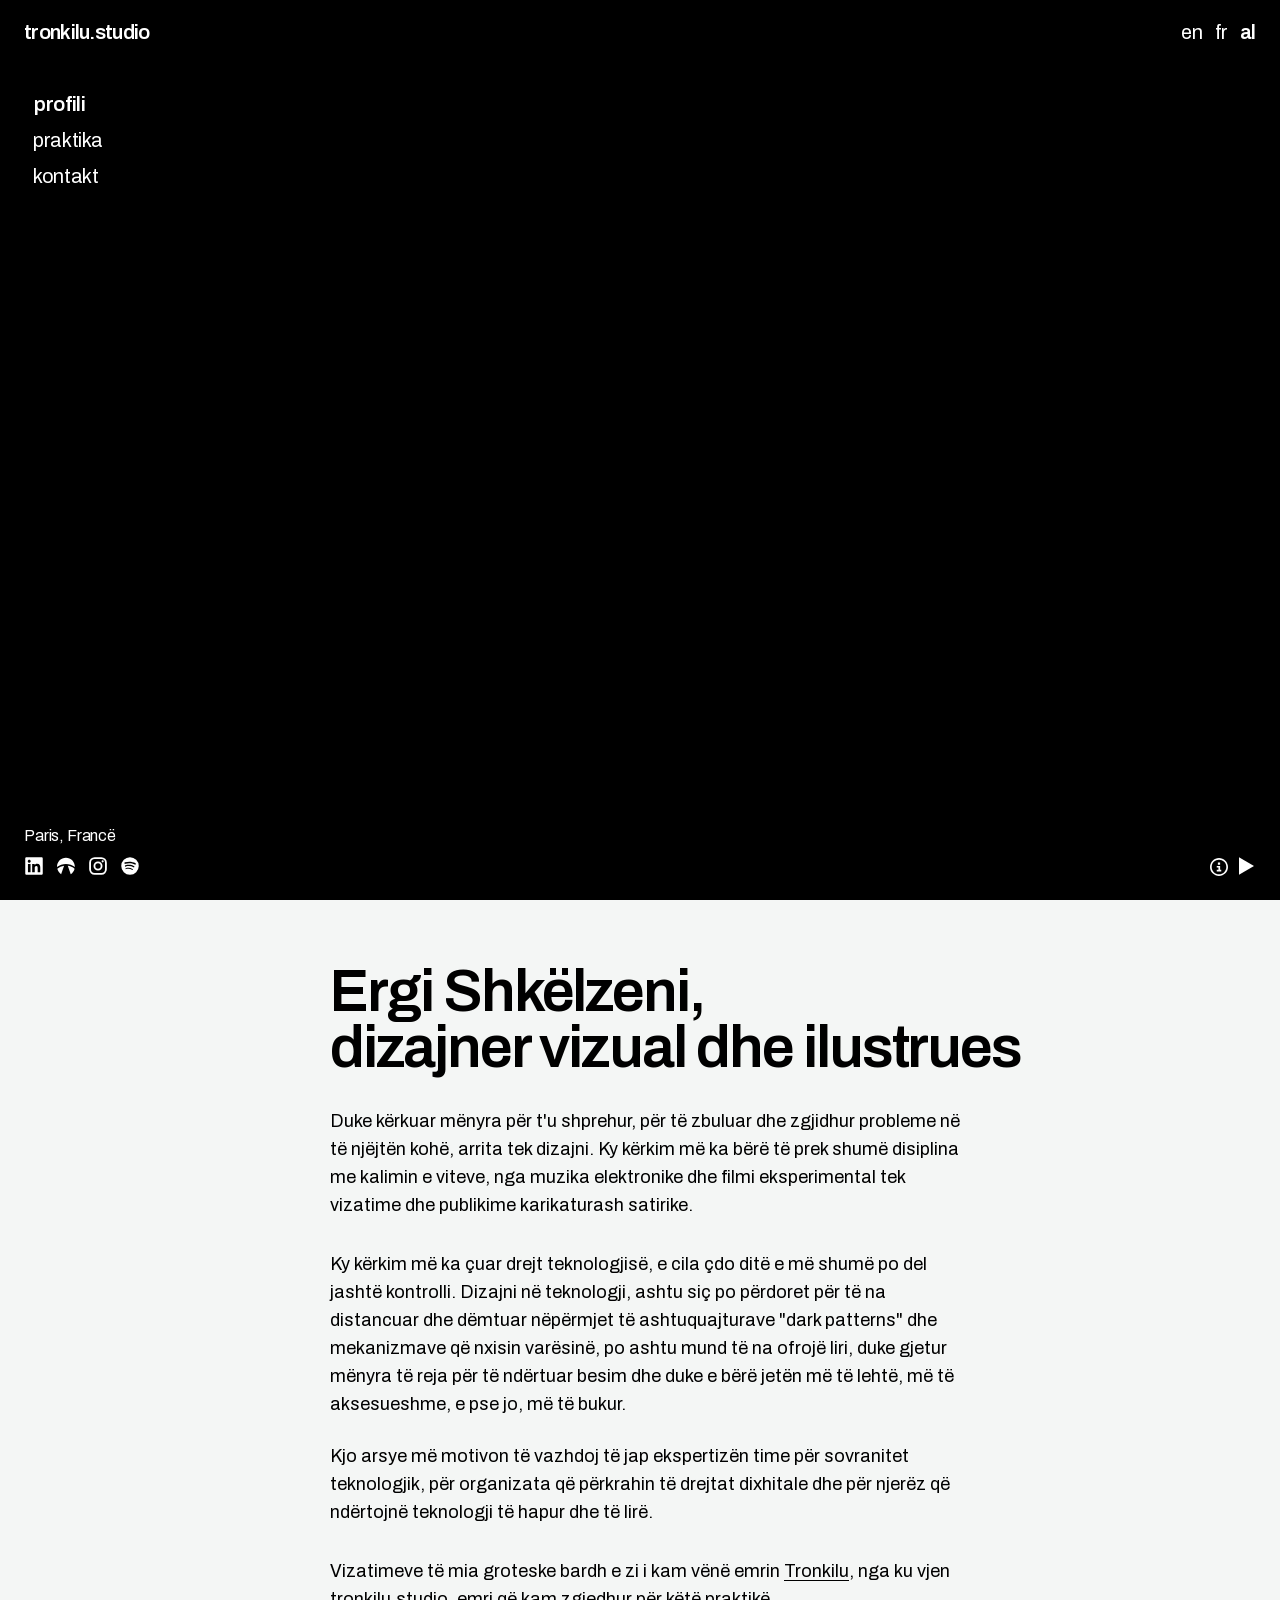
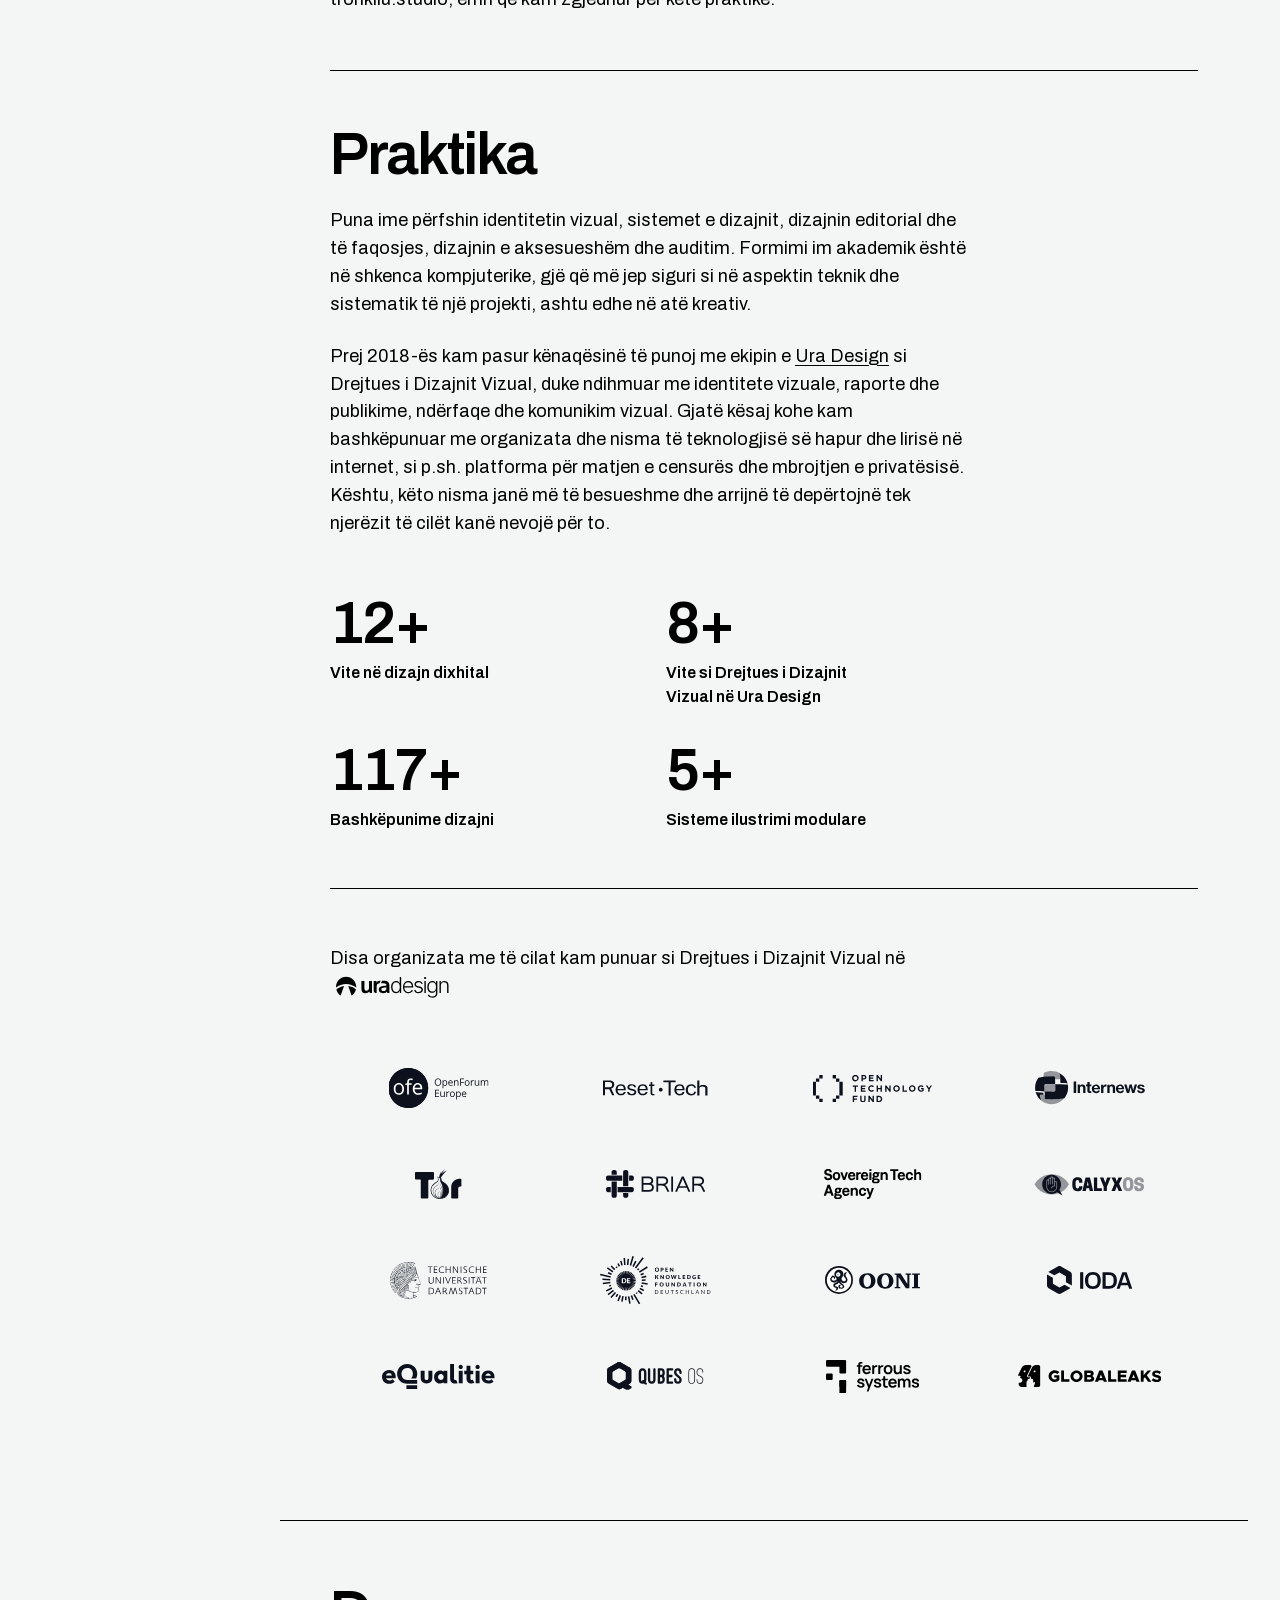
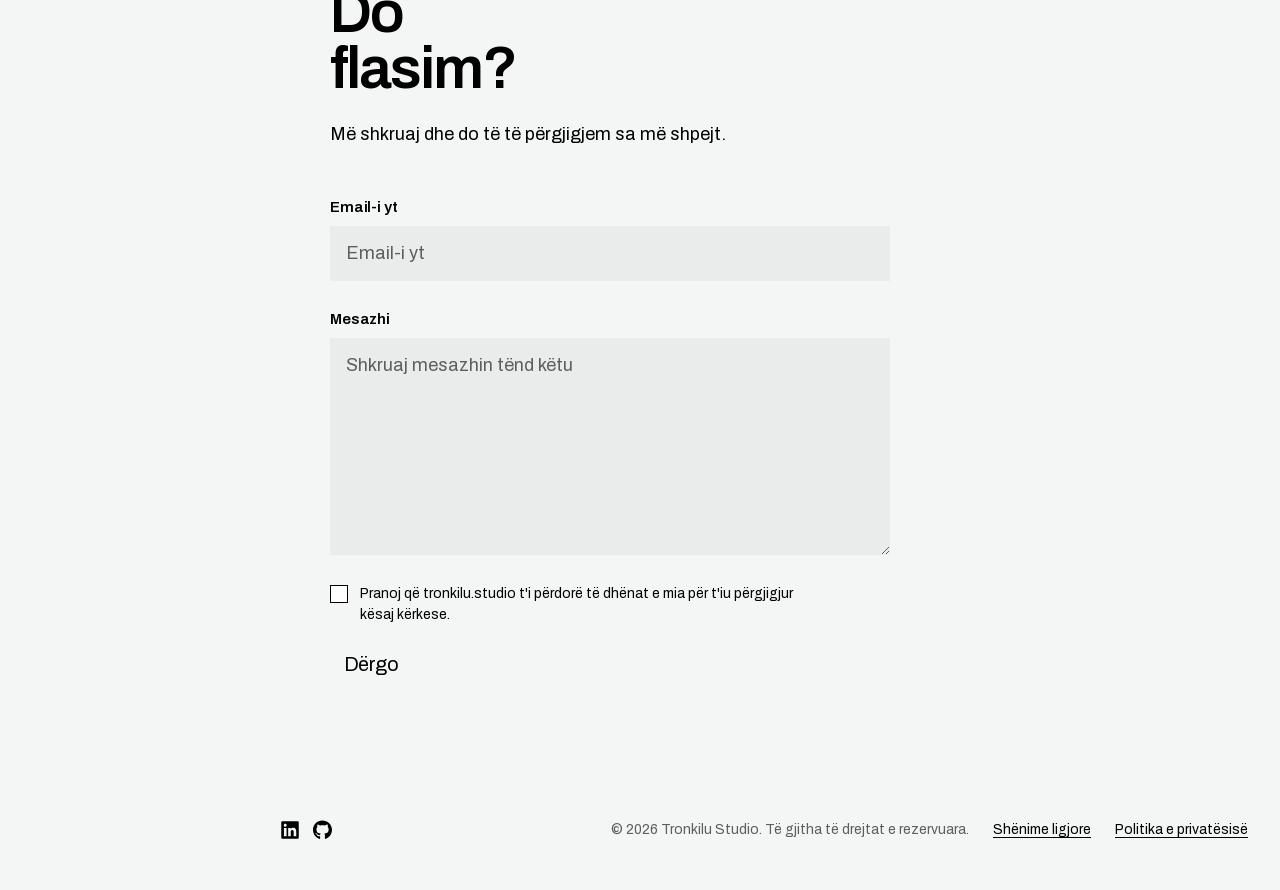
==== commit 7653b783: "small-changes" ====
--- a/al/index.html
+++ b/al/index.html
@@ -73,6 +73,11 @@
 --image-filter:grayscale(1) contrast(1.12); /* @kind other */
 --image-filter-hard:grayscale(1) contrast(1.6) brightness(1.05) /* @kind other */}
 
+.reel .ura-btn{position:absolute;bottom:24px;left:56px;z-index:2;width:20px;height:20px;background:var(--paper);-webkit-mask:var(--i) center/17.5px 17.5px no-repeat;mask:var(--i) center/17.5px 17.5px no-repeat;mix-blend-mode:difference}
+.reel .ig-btn{position:absolute;bottom:24px;left:88px;z-index:2;width:20px;height:20px;background:var(--paper);-webkit-mask:var(--i) center/contain no-repeat;mask:var(--i) center/contain no-repeat;mix-blend-mode:difference}
+.reel .hero-loc{position:absolute;bottom:56px;left:24px;z-index:2;margin:0;display:flex;align-items:center;gap:6px;font-family:Archivo,-apple-system,"Segoe UI",Roboto,Helvetica,Arial,sans-serif;font-size:16px;font-weight:400;letter-spacing:-.01em;line-height:1;color:var(--paper);mix-blend-mode:difference;pointer-events:none;max-width:none}
+.reel .hero-loc svg{flex:none}
+.reel .sp-btn{position:absolute;bottom:24px;left:120px;z-index:2;width:20px;height:20px;background:var(--paper);-webkit-mask:var(--i) center/contain no-repeat;mask:var(--i) center/contain no-repeat;mix-blend-mode:difference}
 </style>
 <style>
 @font-face{font-family:"Archivo";src:url("../assets/fonts/Archivo-latin.woff2") format("woff2");font-weight:100 900;font-stretch:62% 125%;font-style:normal;font-display:swap;unicode-range:U+0000-00FF, U+0131, U+0152-0153, U+02BB-02BC, U+02C6, U+02DA, U+02DC, U+0304, U+0308, U+0329, U+2000-206F, U+20AC, U+2122, U+2191, U+2193, U+2212, U+2215, U+FEFF, U+FFFD}@font-face{font-family:"Archivo";src:url("../assets/fonts/Archivo-ext.woff2") format("woff2");font-weight:100 900;font-stretch:62% 125%;font-style:normal;font-display:swap;unicode-range:U+0100-02BA, U+02BD-02C5, U+02C7-02CC, U+02CE-02D7, U+02DD-02FF, U+0304, U+0308, U+0329, U+1D00-1DBF, U+1E00-1E9F, U+1EF2-1EFF, U+2020, U+20A0-20AB, U+20AD-20C0, U+2113, U+2C60-2C7F, U+A720-A7FF}
@@ -241,6 +246,10 @@
 <video role="img" aria-label="Portret bardh e zi i Ergi Shkëlzenit, i bërë në Grenoble dhe i animuar me efekt glitch" src="../assets/video/hero.mp4" autoplay="" loop="" muted="" playsinline=""></video>
 <button type="button" class="credit-toggle" id="creditBtn" aria-label="Photo credit" aria-expanded="false" style="--ci:url('data:image/svg+xml;utf8,%3Csvg%20xmlns%3D%22http%3A%2F%2Fwww.w3.org%2F2000%2Fsvg%22%20viewBox%3D%220%200%2032%2032%22%3E%3Cpath%20d%3D%22M16%203C19.4478%203%2022.7544%204.36964%2025.1924%206.80761C27.6304%209.24558%2029%2012.5522%2029%2016C29%2019.4478%2027.6304%2022.7544%2025.1924%2025.1924C22.7544%2027.6304%2019.4478%2029%2016%2029C12.5522%2029%209.24558%2027.6304%206.80761%2025.1924C4.36964%2022.7544%203%2019.4478%203%2016C3%2012.5522%204.36964%209.24558%206.80761%206.80761C9.24558%204.36964%2012.5522%203%2016%203ZM16%2032C20.2435%2032%2024.3131%2030.3143%2027.3137%2027.3137C30.3143%2024.3131%2032%2020.2435%2032%2016C32%2011.7565%2030.3143%207.68687%2027.3137%204.68629C24.3131%201.68571%2020.2435%200%2016%200C11.7565%200%207.68687%201.68571%204.68629%204.68629C1.68571%207.68687%200%2011.7565%200%2016C0%2020.2435%201.68571%2024.3131%204.68629%2027.3137C7.68687%2030.3143%2011.7565%2032%2016%2032ZM13.5%2021H12V24H13.5H18.5H20V21H18.5H18V15.5V14H16.5H13.5H12V17H13.5H15V21H13.5ZM18%2012V8H14V12H18Z%22%2F%3E%3C%2Fsvg%3E')"></button>
 <a href="https://www.linkedin.com/in/ergishkëlzeni" target="_blank" rel="me noopener" aria-label="LinkedIn" class="li-btn" style="--i:url('data:image/svg+xml;utf8,%3Csvg%20xmlns%3D%22http%3A%2F%2Fwww.w3.org%2F2000%2Fsvg%22%20viewBox%3D%220%200%2028%2032%22%3E%3Cpath%20d%3D%22M26%202H1.99375C0.89375%202%200%202.90625%200%204.01875V27.9813C0%2029.0938%200.89375%2030%201.99375%2030H26C27.1%2030%2028%2029.0938%2028%2027.9813V4.01875C28%202.90625%2027.1%202%2026%202ZM8.4625%2026H4.3125V12.6375H8.46875V26H8.4625ZM6.3875%2010.8125C5.05625%2010.8125%203.98125%209.73125%203.98125%208.40625C3.98125%207.08125%205.05625%206%206.3875%206C7.7125%206%208.79375%207.08125%208.79375%208.40625C8.79375%209.7375%207.71875%2010.8125%206.3875%2010.8125ZM24.0187%2026H19.8687V19.5C19.8687%2017.95%2019.8375%2015.9563%2017.7125%2015.9563C15.55%2015.9563%2015.2188%2017.6438%2015.2188%2019.3875V26H11.0688V12.6375H15.05V14.4625H15.1062C15.6625%2013.4125%2017.0188%2012.3062%2019.0375%2012.3062C23.2375%2012.3062%2024.0187%2015.075%2024.0187%2018.675V26Z%22%2F%3E%3C%2Fsvg%3E')"></a>
+<a href="https://ura.design" target="_blank" rel="noopener" aria-label="Ura Design" class="ura-btn" style="--i:url('data:image/svg+xml;utf8,%3Csvg%20xmlns%3D%22http%3A%2F%2Fwww.w3.org%2F2000%2Fsvg%22%20viewBox%3D%220%20-2.5%2072%2072%22%3E%3Cpath%20d%3D%22M16.3966%2066.1735L28.4015%2032.5012C18.2998%2033.8188%209.07653%2038.0645%201.31726%2044.5061C3.22048%2053.4366%208.78372%2061.0495%2016.3966%2066.1735Z%22%20fill%3D%22black%22%2F%3E%3Cpath%20d%3D%22M54.9003%2066.1735C62.6596%2061.3423%2068.2229%2053.583%2070.2725%2044.5061C62.5132%2037.7717%2053.2899%2033.526%2043.1882%2032.5012L54.9003%2066.1735Z%22%20fill%3D%22black%22%2F%3E%3Cpath%20d%3D%22M71.4438%2037.6251V36.0147C71.4438%2015.9577%2055.4861%200%2035.8683%200C16.2505%200%200%2015.9577%200%2036.0147V37.6251C10.3945%2029.8659%2022.8386%2025.6202%2035.8683%2025.6202C48.6052%2025.6202%2061.0493%2029.8659%2071.4438%2037.6251Z%22%20fill%3D%22black%22%2F%3E%3C%2Fsvg%3E')"></a>
+<a href="https://www.instagram.com/tronkilu" target="_blank" rel="me noopener" aria-label="Instagram" class="ig-btn" style="--i:url('data:image/svg+xml;utf8,%3Csvg%20xmlns%3D%22http%3A%2F%2Fwww.w3.org%2F2000%2Fsvg%22%20viewBox%3D%220%200%2024%2024%22%20fill%3D%22none%22%20stroke%3D%22black%22%20stroke-width%3D%222.2%22%3E%3Crect%20x%3D%222.5%22%20y%3D%222.5%22%20width%3D%2219%22%20height%3D%2219%22%20rx%3D%225.5%22%2F%3E%3Ccircle%20cx%3D%2212%22%20cy%3D%2212%22%20r%3D%224.3%22%2F%3E%3Ccircle%20cx%3D%2217.6%22%20cy%3D%226.4%22%20r%3D%221.3%22%20fill%3D%22black%22%20stroke%3D%22none%22%2F%3E%3C%2Fsvg%3E')"></a>
+<a href="https://open.spotify.com/artist/58Sv70VCHAi9z3RpcpgLX1" target="_blank" rel="me noopener" aria-label="Threefiftysixam on Spotify" class="sp-btn" style="--i:url('data:image/svg+xml;utf8,%3Csvg%20xmlns%3D%22http%3A%2F%2Fwww.w3.org%2F2000%2Fsvg%22%20viewBox%3D%220%200%2024%2024%22%3E%3Cpath%20fill%3D%22black%22%20fill-rule%3D%22evenodd%22%20d%3D%22M12%201.5a10.5%2010.5%200%201%200%200%2021%2010.5%2010.5%200%200%200%200-21ZM6.6%209.3c3.6-1.1%208-.8%2011.1%201a.9.9%200%201%200%20.9-1.6C15%206.6%2010.2%206.3%206.1%207.6a.9.9%200%201%200%20.5%201.7ZM7%2012.6c3-.9%206.6-.6%209.2.9a.75.75%200%201%200%20.8-1.3c-3-1.7-7-2-10.4-1a.75.75%200%201%200%20.4%201.4ZM7.4%2015.7c2.3-.6%205-.4%207%20.8a.6.6%200%201%200%20.6-1c-2.3-1.4-5.4-1.6-7.9-.9a.6.6%200%201%200%20.3%201.1Z%22%2F%3E%3C%2Fsvg%3E')"></a>
+<p class="hero-loc"><span id="heroLoc">Paris, Francë</span></p>
 <button type="button" id="reelBtn" aria-label="Pause video" style="--i:url('data:image/svg+xml;utf8,%3Csvg%20xmlns%3D%22http%3A%2F%2Fwww.w3.org%2F2000%2Fsvg%22%20viewBox%3D%220%200%2020%2032%22%3E%3Cpath%20d%3D%22M8%204H0V28H8V4ZM20%204H12V28H20V4Z%22%2F%3E%3C%2Fsvg%3E')"></button>
 <p class="credit mono" id="creditBox" style="text-transform:none;letter-spacing:0;max-width:400px"><span class="hl" id="creditText">Faleminderit mikut tim Jérémie Pontin, <a href="https://www.theblackbearstudio.fr/" target="_blank" rel="noopener" class="quiet-hover" style="color:inherit">Black Bear Studio</a>, për fotografinë e bukur të përdorur këtu, të bërë në Grenoble, Francë.<br>E kthyer në video duke përdorur <a href="https://moshpro.app/lite/" target="_blank" rel="noopener" class="quiet-hover" style="color:inherit">Mosh</a>.</span></p>
 </figure>
@@ -519,9 +528,9 @@
 <section id="contact" data-screen-label="03 Contact">
 <div class="body">
 <h2 class="indent" id="contactH2">Do<br>flasim?</h2>
-<p class="bio" id="contactNote" style="margin-top:24px">Do vij unë drejt teje, sapo të marr mesazhin tënd.</p>
+<p class="bio" id="contactNote" style="margin-top:24px">Më shkruaj dhe do të të përgjigjem sa më shpejt.</p>
 <form action="https://formspree.io/f/xgavoavj" method="POST" id="contactForm">
-<div class="field"><span class="flabel" id="labelEmail">Email-i juaj</span><input type="email" name="email" id="inpEmail" aria-labelledby="labelEmail" placeholder="ju@shembull.com" required=""></div>
+<div class="field"><span class="flabel" id="labelEmail">Email-i yt</span><input type="email" name="email" id="inpEmail" aria-labelledby="labelEmail" placeholder="Email-i yt" required=""></div>
 <div class="field"><span class="flabel" id="labelMessage">Mesazhi</span><textarea name="message" id="inpMessage" aria-labelledby="labelMessage" rows="7" placeholder="Shkruaj mesazhin tënd këtu" required=""></textarea></div>
 <label class="consent"><input type="checkbox" name="consent" id="inpConsent" required=""><span id="consentText">Pranoj që tronkilu.studio t'i përdorë të dhënat e mia për t'iu përgjigjur kësaj kërkese.</span></label>
 <button type="submit"><span id="sendBtn">Dërgo</span></button>
@@ -543,7 +552,7 @@
 const reel=document.getElementById('reel'),vid=reel.querySelector('video'),btn=document.getElementById('reelBtn');
 const PAGE_LANG="al",PAGE_SUB="";
 const I18N={
-heroH1:{en:"Hi, I'm Ergi,<br>visual designer and illustrator",fr:"Salut, je suis Ergi,<br>designer visuel et illustrateur",al:"Ergi Shkëlzeni,<br>dizajner vizual dhe ilustrues"},
+heroLoc:{en:"Paris, France",fr:"Paris, France",al:"Paris, Franc\u00eb"}, heroH1:{en:"Hi, I'm Ergi,<br>visual designer and illustrator",fr:"Salut, je suis Ergi,<br>designer visuel et illustrateur",al:"Ergi Shkëlzeni,<br>dizajner vizual dhe ilustrues"},
 bio1:{en:"I came to design looking for a way to express myself, while exploring and solving problems at the same time. That impulse has taken me through many disciplines over the years, from electronic music and experimental film to drawing and publishing satirical cartoons.",fr:"Je suis arrivé au design en cherchant un moyen de m'exprimer, tout en explorant et résolvant des problèmes. Cette recherche m'a fait passer par plusieurs disciplines au fil des années, de la musique électronique et du cinéma expérimental au dessin et à la publication de dessins satiriques.",al:"Duke kërkuar mënyra për t'u shprehur, për të zbuluar dhe zgjidhur probleme në të njëjtën kohë, arrita tek dizajni. Ky kërkim më ka bërë të prek shumë disiplina me kalimin e viteve, nga muzika elektronike dhe filmi eksperimental tek vizatime dhe publikime karikaturash satirike."},
 bio2:{en:"That same impulse eventually led me to technology, which feels more and more out of control nowadays. Design in technology is being used to distance and harm us, through dark patterns and algorithms that feed addiction. But it can just as easily give us freedom, by finding new ways to build trust and making life easier, more accessible, and why not, prettier.",fr:"Cette recherche m'a aussi mené vers la technologie, qui semble de plus en plus nous échapper. Le design dans la tech est utilisé pour nous isoler et nous nuire, avec ce qu'on appelle les dark patterns et des mécanismes qui créent de la dépendance. Mais il peut aussi nous apporter de la liberté : construire la confiance, simplifier la vie, la rendre plus accessible et, pourquoi pas, plus jolie.",al:"Ky kërkim më ka çuar drejt teknologjisë, e cila çdo ditë e më shumë po del jashtë kontrolli. Dizajni në teknologji, ashtu siç po përdoret për të na distancuar dhe dëmtuar nëpërmjet të ashtuquajturave \"dark patterns\" dhe mekanizmave që nxisin varësinë, po ashtu mund të na ofrojë liri, duke gjetur mënyra të reja për të ndërtuar besim dhe duke e bërë jetën më të lehtë, më të aksesueshme, e pse jo, më të bukur."},
 bio3:{en:"This is what motivates me to keep contributing my expertise to sovereign tech, to organizations that advocate for digital rights, and to people building open and free technology.",fr:"C'est pour ça que je continue à mettre mon expertise au service de la tech souveraine, des organisations qui défendent les droits numériques, et des personnes qui construisent une technologie ouverte et libre.",al:"Kjo arsye më motivon të vazhdoj të jap ekspertizën time për sovranitet teknologjik, për organizata që përkrahin të drejtat dixhitale dhe për njerëz që ndërtojnë teknologji të hapur dhe të lirë."},
@@ -555,19 +564,19 @@
 workBio1:{en:"My work covers visual identity, design systems, editorial and layout design, accessible design, and auditing. My academic background is in computer science, which keeps me comfortable with the technical and systematic aspects of a project as much as the creative one.",fr:"Mon travail couvre l'identité visuelle, les systèmes de design, le design éditorial et de mise en page, l'accessibilité et l'audit design. J'ai une formation en informatique, ce qui me met à l'aise aussi bien avec les aspects techniques et systématiques d'un projet qu'avec son aspect créatif.",al:"Puna ime përfshin identitetin vizual, sistemet e dizajnit, dizajnin editorial dhe të faqosjes, dizajnin e aksesueshëm dhe auditim. Formimi im akademik është në shkenca kompjuterike, gjë që më jep siguri si në aspektin teknik dhe sistematik të një projekti, ashtu edhe në atë kreativ."},
 workBio2:{en:"Since 2018 I've had the pleasure of working with the team at <a href=\"https://ura.design\" target=\"_blank\" rel=\"noopener\" class=\"quiet-hover\">Ura Design</a> as Visual Design Lead, helping with identity, reports and publications, interfaces, and communications. During this time I've worked with many organizations and initiatives in open technology and internet freedom, such as platforms for censorship measurement and privacy protection, helping them build trust, and reach the people who rely on them.",fr:"Depuis 2018, je travaille avec l'équipe d'<a href=\"https://ura.design\" target=\"_blank\" rel=\"noopener\" class=\"quiet-hover\">Ura Design</a> en tant que Visual Design Lead, sur l'identité, les rapports et publications, les interfaces et la communication. J'ai aussi collaboré avec de nombreuses organisations et initiatives dans la tech ouverte et la liberté d'internet, comme des plateformes de mesure de la censure et de protection de la vie privée. Ça aide ces initiatives à gagner en confiance et à toucher les personnes qui en ont besoin.",al:"Prej 2018-ës kam pasur kënaqësinë të punoj me ekipin e <a href=\"https://ura.design\" target=\"_blank\" rel=\"noopener\" class=\"quiet-hover\">Ura Design</a> si Drejtues i Dizajnit Vizual, duke ndihmuar me identitete vizuale, raporte dhe publikime, ndërfaqe dhe komunikim vizual. Gjatë kësaj kohe kam bashkëpunuar me organizata dhe nisma të teknologjisë së hapur dhe lirisë në internet, si p.sh. platforma për matjen e censurës dhe mbrojtjen e privatësisë. Kështu, këto nisma janë më të besueshme dhe arrijnë të depërtojnë tek njerëzit të cilët kanë nevojë për to."},
 orgsLine:{en:"Organisations I have worked with as Visual Design Lead at",fr:"Organisations avec lesquelles j'ai travaillé en tant que responsable du design visuel chez",al:"Disa organizata me të cilat kam punuar si Drejtues i Dizajnit Vizual në"},
-contactH2:{en:"Start a<br>conversation",fr:"On en<br>parle ?",al:"Do<br>flasim?"},
-contactNote:{en:"I'll get back to you after receiving your message.",fr:"Écrivez-moi, je vous réponds vite.",al:"Do vij unë drejt teje, sapo të marr mesazhin tënd."},
-labelEmail:{en:"Your email",fr:"Votre e-mail",al:"Email-i juaj"},
+contactH2:{en:"Let's<br>talk",fr:"On en<br>parle ?",al:"Do<br>flasim?"},
+contactNote:{en:"I'll get back to you after receiving your message.",fr:"Écrivez-moi, je vous réponds vite.",al:"Më shkruaj dhe do të të përgjigjem sa më shpejt."},
+labelEmail:{en:"Your email",fr:"Votre e-mail",al:"Email-i yt"},
 labelMessage:{en:"Message",fr:"Message",al:"Mesazhi"},
-phEmail:{en:"you@example.com",fr:"vous@exemple.com",al:"ju@shembull.com"},
+phEmail:{en:"Your email",fr:"Votre e-mail",al:"Email-i yt"},
 phMessage:{en:"Write your message here",fr:"Écrivez votre message ici",al:"Shkruaj mesazhin tënd këtu"},
 sendBtn:{en:"Send",fr:"Envoyer",al:"Dërgo"},
-formOk:{en:"Thank you for the message. I'll get back to you!",fr:"Merci pour votre message. Je vous répondrai bientôt !",al:"Faleminderit për mesazhin. Do t'ju përgjigjem shpejt!"},
+formOk:{en:"Thank you for the message. I'll get back to you!",fr:"Merci pour votre message. Je vous répondrai bientôt !",al:"Faleminderit për mesazhin. Do të të përgjigjem shpejt!"},
 consentText:{en:"I consent to tronkilu.studio using my details to respond to this enquiry.",fr:"J'accepte que tronkilu.studio utilise mes coordonnées pour répondre à ma demande.",al:"Pranoj që tronkilu.studio t'i përdorë të dhënat e mia për t'iu përgjigjur kësaj kërkese."},
 copyrightLine:{en:"\u00a9 2026 Tronkilu Studio. All rights reserved.",fr:"\u00a9 2026 Tronkilu Studio. Tous droits r\u00e9serv\u00e9s.",al:"\u00a9 2026 Tronkilu Studio. T\u00eb gjitha t\u00eb drejtat e rezervuara."},
 legalLinkLabel:{en:"Legal notice",fr:"Mentions l\u00e9gales",al:"Sh\u00ebnime ligjore"},
 privacyLinkLabel:{en:"Privacy Policy",fr:"Politique de confidentialit\u00e9",al:"Politika e privat\u00ebsis\u00eb"},
-formErr:{en:"Something went wrong. Please try again.",fr:"Une erreur est survenue. Veuillez réessayer.",al:"Diçka shkoi keq. Ju lutemi provoni përsëri."},
+formErr:{en:"Something went wrong. Please try again.",fr:"Une erreur est survenue. Veuillez réessayer.",al:"Diçka shkoi keq. Të lutem provo përsëri."},
 practiceLabel:{en:"Practice",fr:"Pratique",al:"Praktika"},
 creditText:{en:'Thanks to my friend Jérémie Pontin, <a href="https://www.theblackbearstudio.fr/" target="_blank" rel="noopener" class="quiet-hover" style="color:inherit">Black Bear Studio</a>, for the beautiful picture used here, taken in Grenoble, France.<br>Edited into a video using <a href="https://moshpro.app/lite/" target="_blank" rel="noopener" class="quiet-hover" style="color:inherit">Mosh</a>.',fr:'Merci à mon ami Jérémie Pontin, <a href="https://www.theblackbearstudio.fr/" target="_blank" rel="noopener" class="quiet-hover" style="color:inherit">Black Bear Studio</a>, pour la magnifique photo utilisée ici, prise à Grenoble, en France.<br>Transformée en vidéo avec <a href="https://moshpro.app/lite/" target="_blank" rel="noopener" class="quiet-hover" style="color:inherit">Mosh</a>.',al:'Faleminderit mikut tim Jérémie Pontin, <a href="https://www.theblackbearstudio.fr/" target="_blank" rel="noopener" class="quiet-hover" style="color:inherit">Black Bear Studio</a>, për fotografinë e bukur të përdorur këtu, të bërë në Grenoble, Francë.<br>E kthyer në video duke përdorur <a href="https://moshpro.app/lite/" target="_blank" rel="noopener" class="quiet-hover" style="color:inherit">Mosh</a>.'}
 };
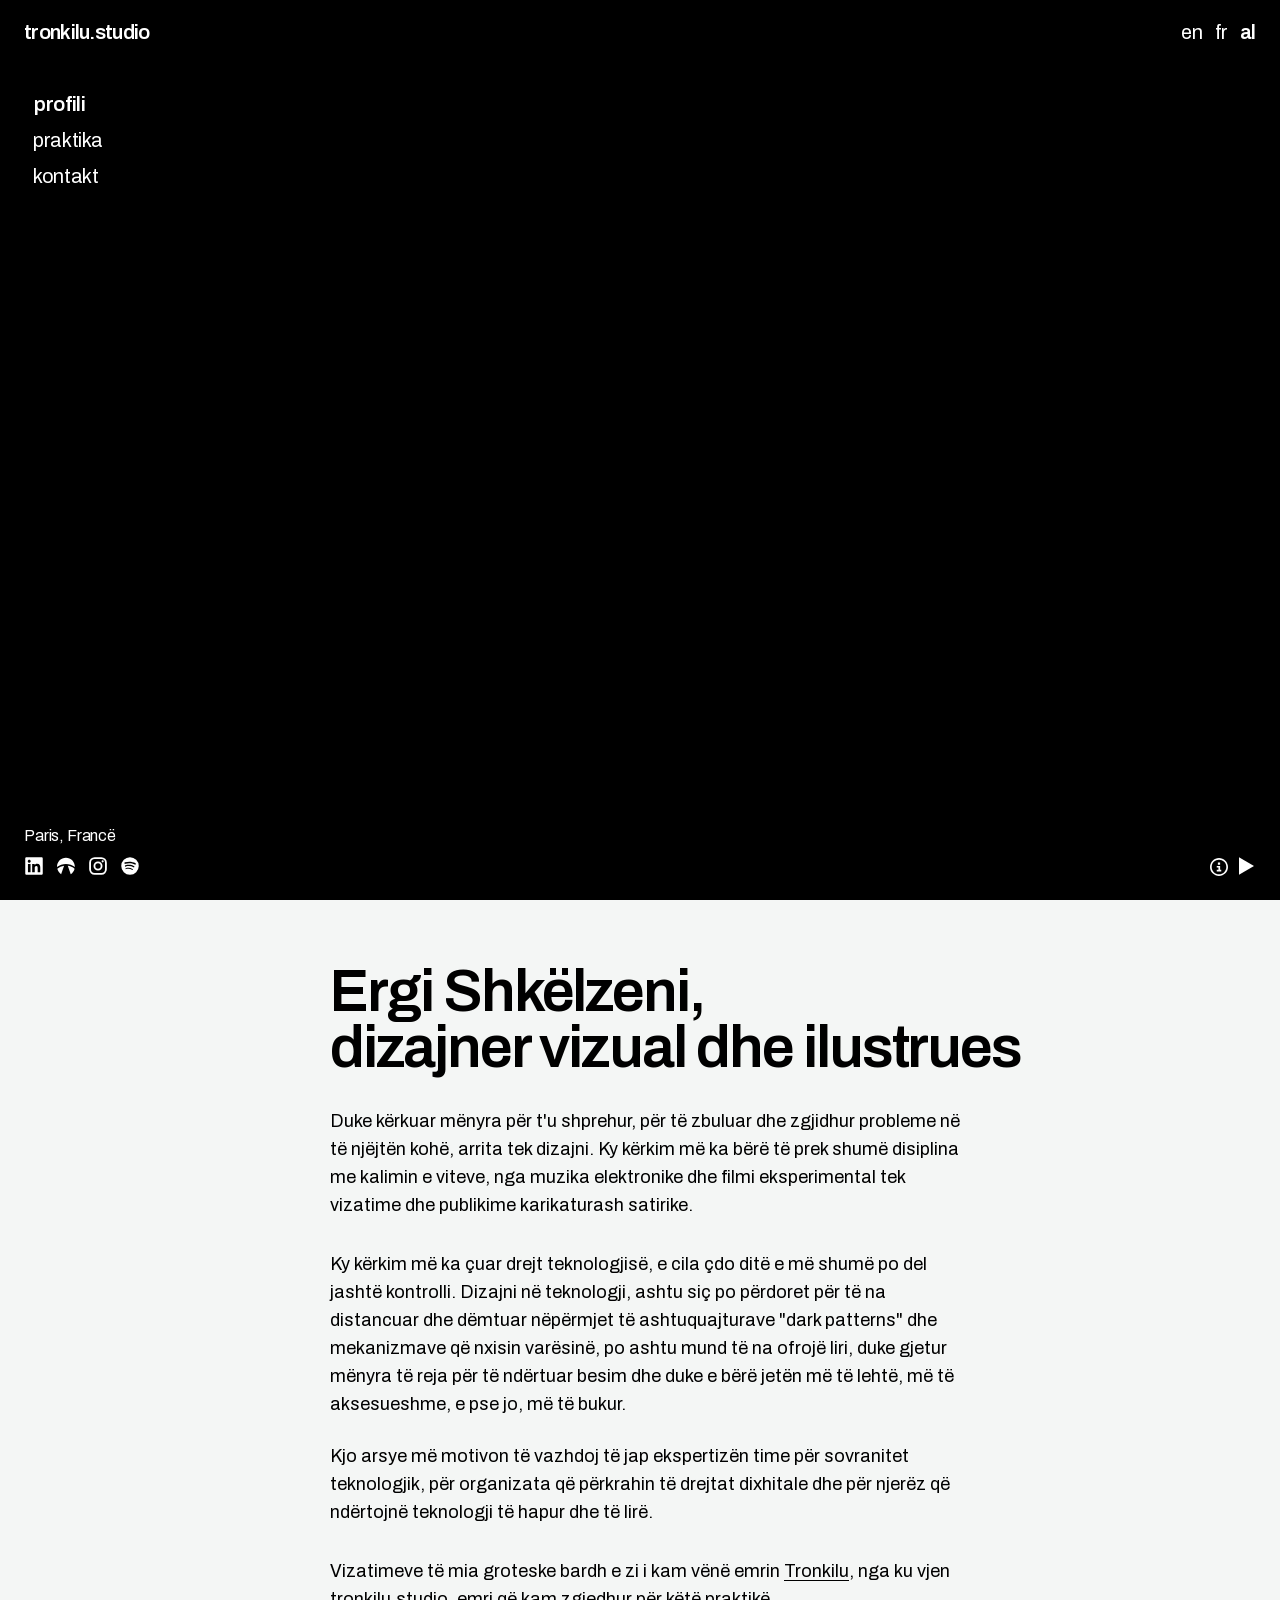
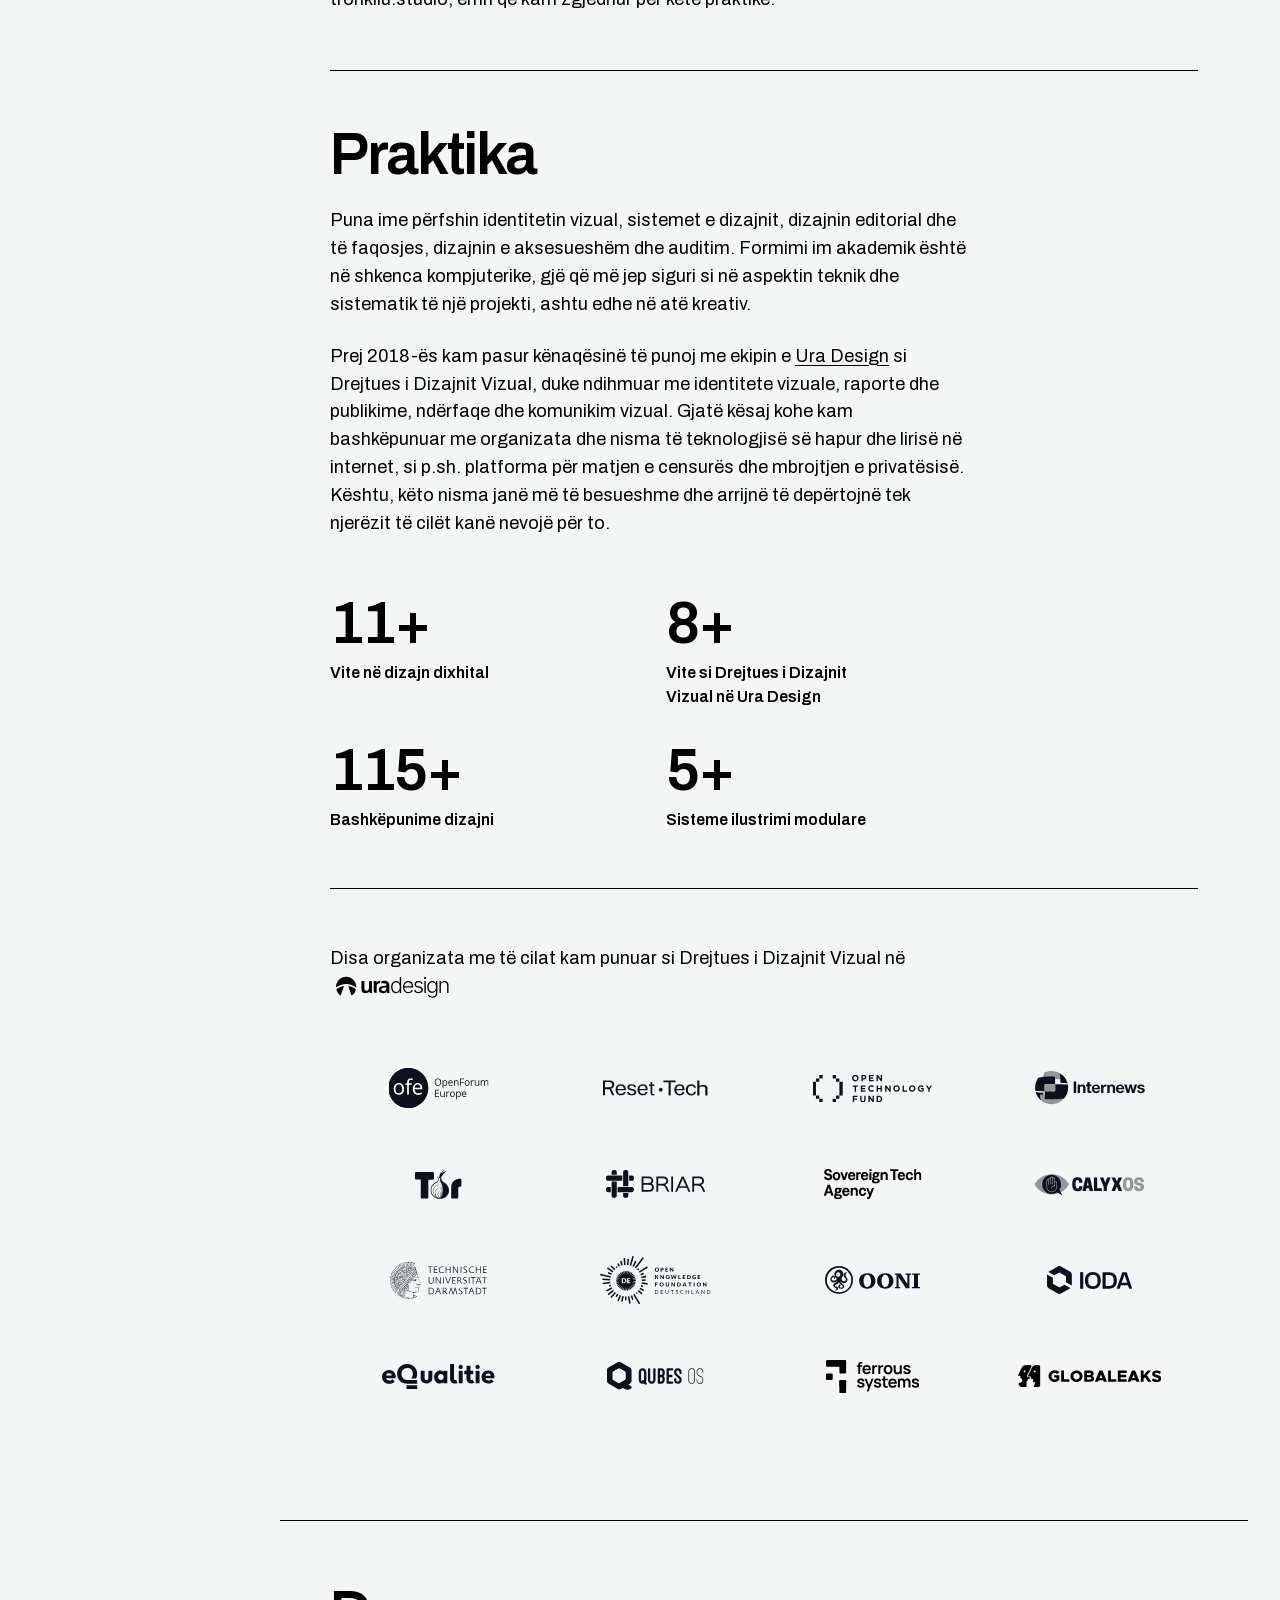
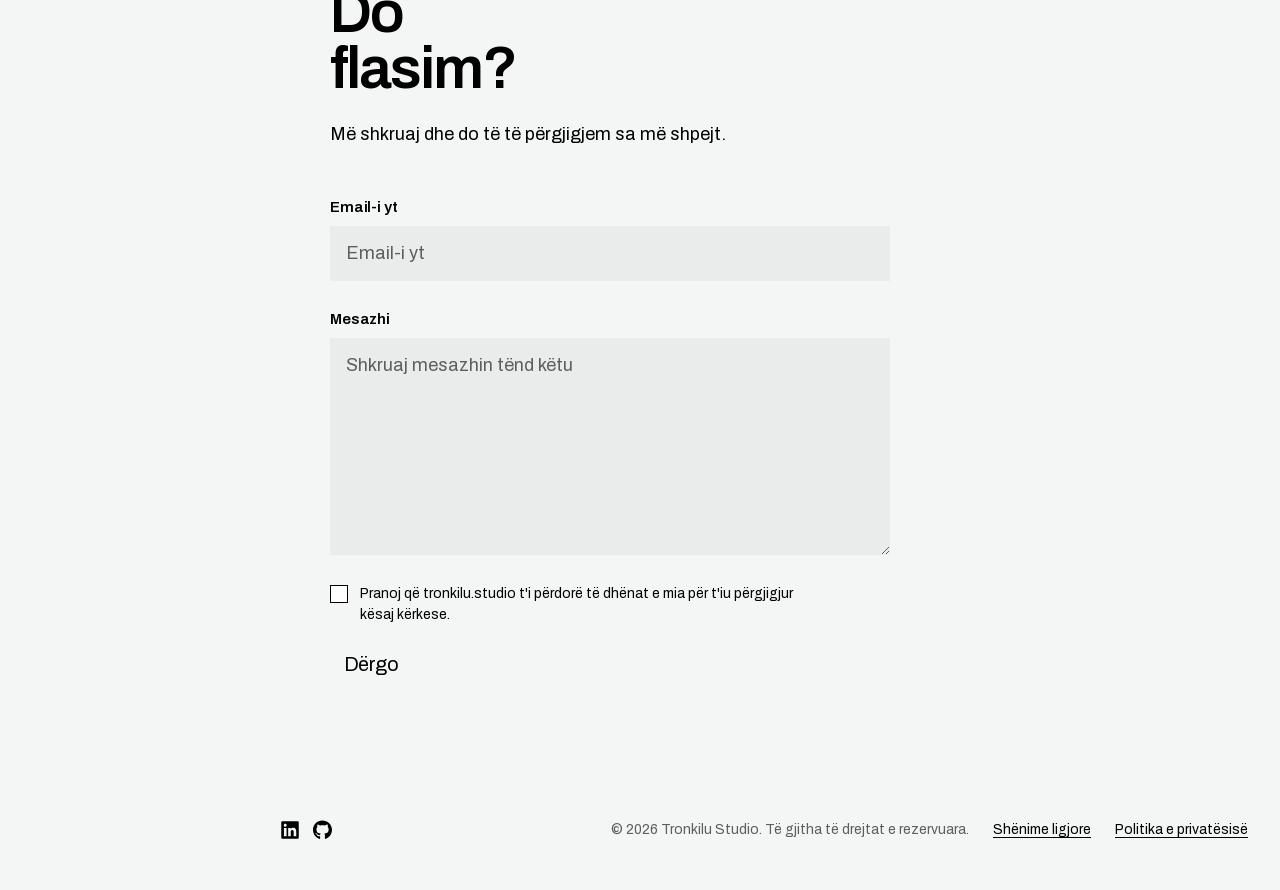
==== commit 733359be: "fixed icons" ====
--- a/al/index.html
+++ b/al/index.html
@@ -142,8 +142,8 @@
 .reel::after{content:"";position:absolute;inset:0;background-image:var(--grain-url);background-size:var(--grain-size);mix-blend-mode:multiply;opacity:var(--grain-opacity-strong);pointer-events:none}
 .reel button{position:absolute;bottom:24px;right:24px;z-index:2;border:0;padding:0;width:20px;height:20px;background:var(--paper);-webkit-mask:var(--i) center/contain no-repeat;mask:var(--i) center/contain no-repeat;cursor:pointer;mix-blend-mode:difference;transition:opacity 200ms cubic-bezier(.2,0,0,1)}
 .reel button.hide{opacity:0;pointer-events:none}
-.reel .li-btn{transition:opacity 200ms cubic-bezier(.2,0,0,1)}
-.reel .li-btn.hide{opacity:0;pointer-events:none}
+.reel .li-btn,.reel .ura-btn,.reel .ig-btn,.reel .sp-btn{transition:opacity 200ms cubic-bezier(.2,0,0,1)}
+.reel .li-btn.hide,.reel .ura-btn.hide,.reel .ig-btn.hide,.reel .sp-btn.hide{opacity:0;pointer-events:none}
 .reel button:focus-visible{outline:2px solid var(--paper);outline-offset:2px}
 .reel .credit-toggle{right:52px;width:18px;height:18px;background:var(--paper);-webkit-mask:var(--ci) center/contain no-repeat;mask:var(--ci) center/contain no-repeat;border:0;padding:0;cursor:pointer;mix-blend-mode:difference}
 .reel .credit{position:absolute;left:24px;right:24px;bottom:54px;z-index:2;font-size:13px;line-height:1.6;max-width:520px;margin-left:auto;text-align:right;opacity:0;transform:translateY(6px);pointer-events:none;transition:opacity 180ms cubic-bezier(.2,0,0,1),transform 180ms cubic-bezier(.2,0,0,1);text-wrap:balance}
@@ -618,14 +618,14 @@
 setTimeout(()=>topbarLang.classList.remove('expanded'),150);
 });
 const railEl=document.querySelector('.rail');
-const liBtn=document.querySelector('.reel .li-btn');
+const heroIcons=[btn,creditBtn,...document.querySelectorAll('.reel .li-btn,.reel .ura-btn,.reel .ig-btn,.reel .sp-btn')];
+const HERO_ICON_FADE=0.5; /* fraction of hero height scrolled before the hero icons fade */
 function railVisibility(){
 const pastHero=window.scrollY>reel.offsetHeight*0.3;
+const fadeIcons=window.scrollY>reel.offsetHeight*HERO_ICON_FADE;
 const mobileHide=window.innerWidth<=860&&pastHero;
 railEl.classList.toggle('hide',window.innerWidth>860?false:mobileHide);railEl.classList.toggle('solid',pastHero);
-btn.classList.toggle('hide',pastHero);
-creditBtn.classList.toggle('hide',pastHero);
-liBtn.classList.toggle('hide',pastHero);
+heroIcons.forEach(el=>el.classList.toggle('hide',fadeIcons));
 }
 addEventListener('scroll',railVisibility,{passive:true});addEventListener('resize',railVisibility);railVisibility();
 const bar=document.getElementById('topbar');
